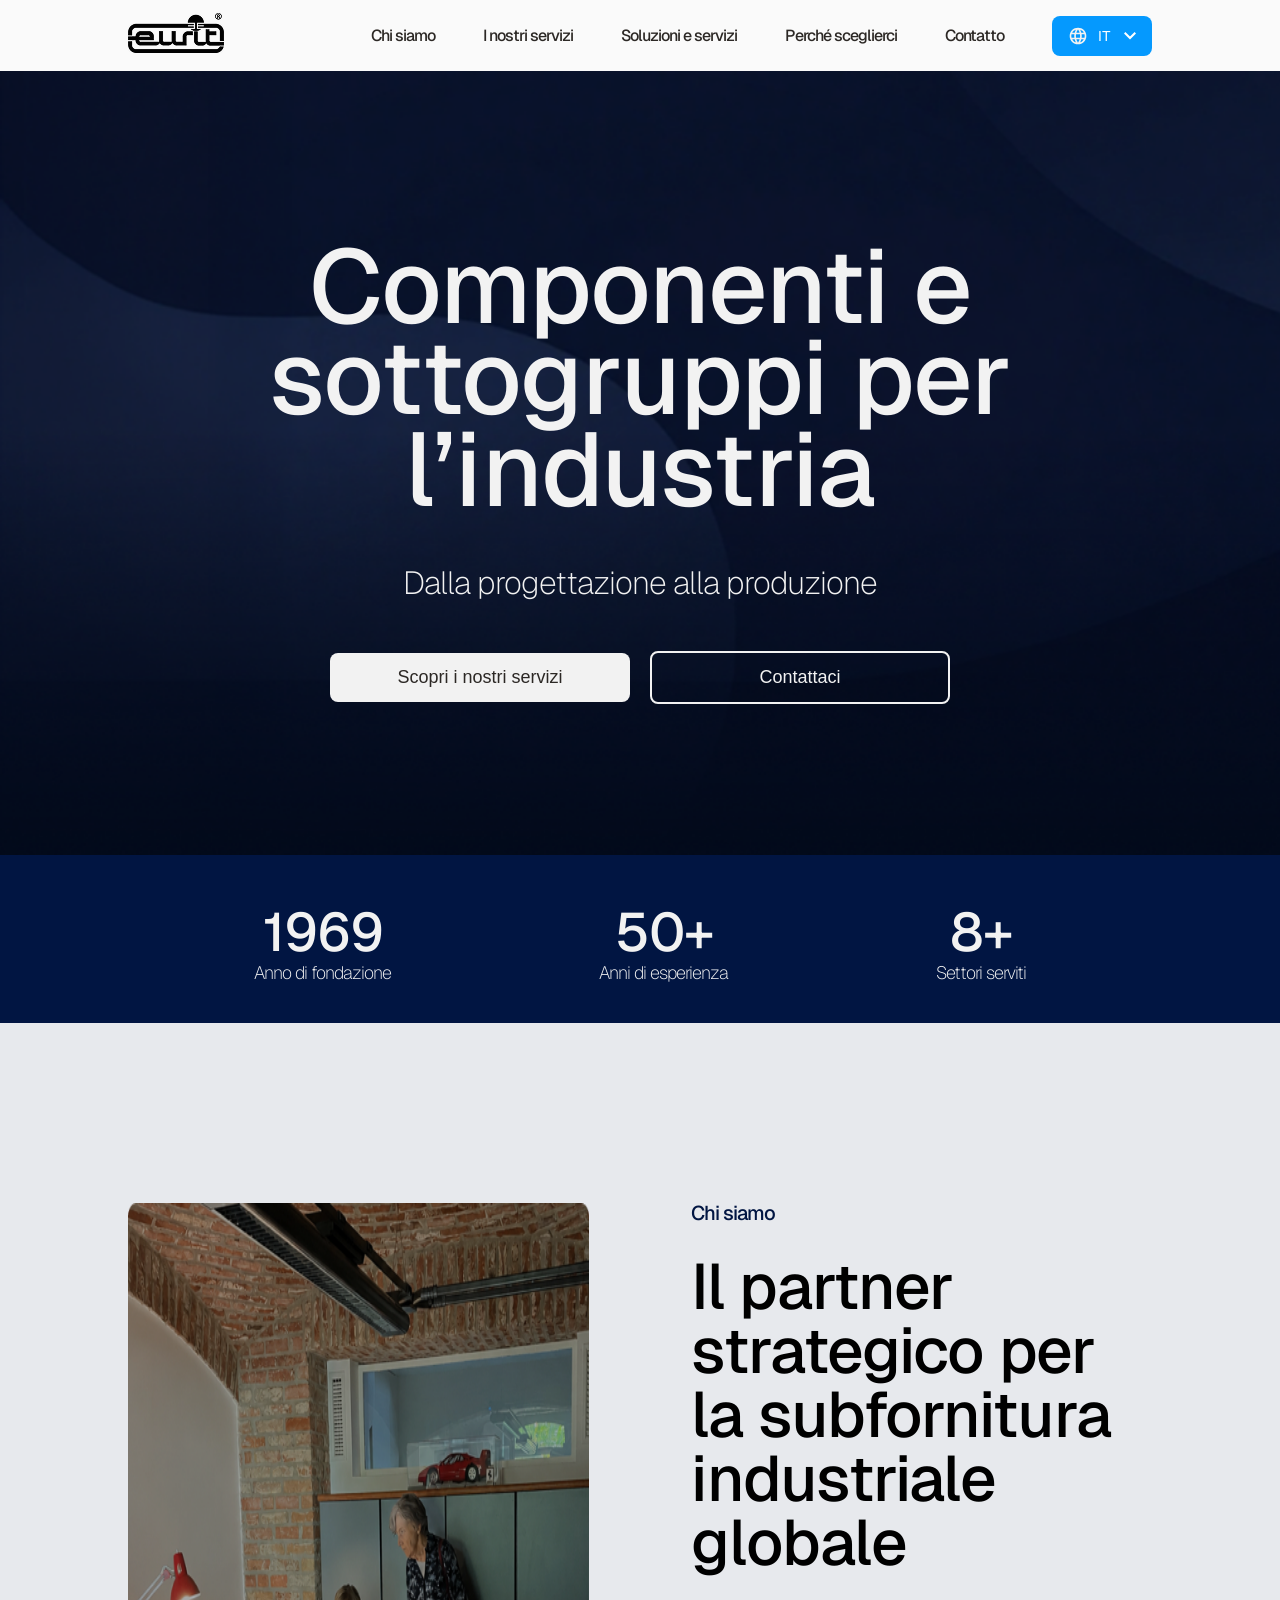
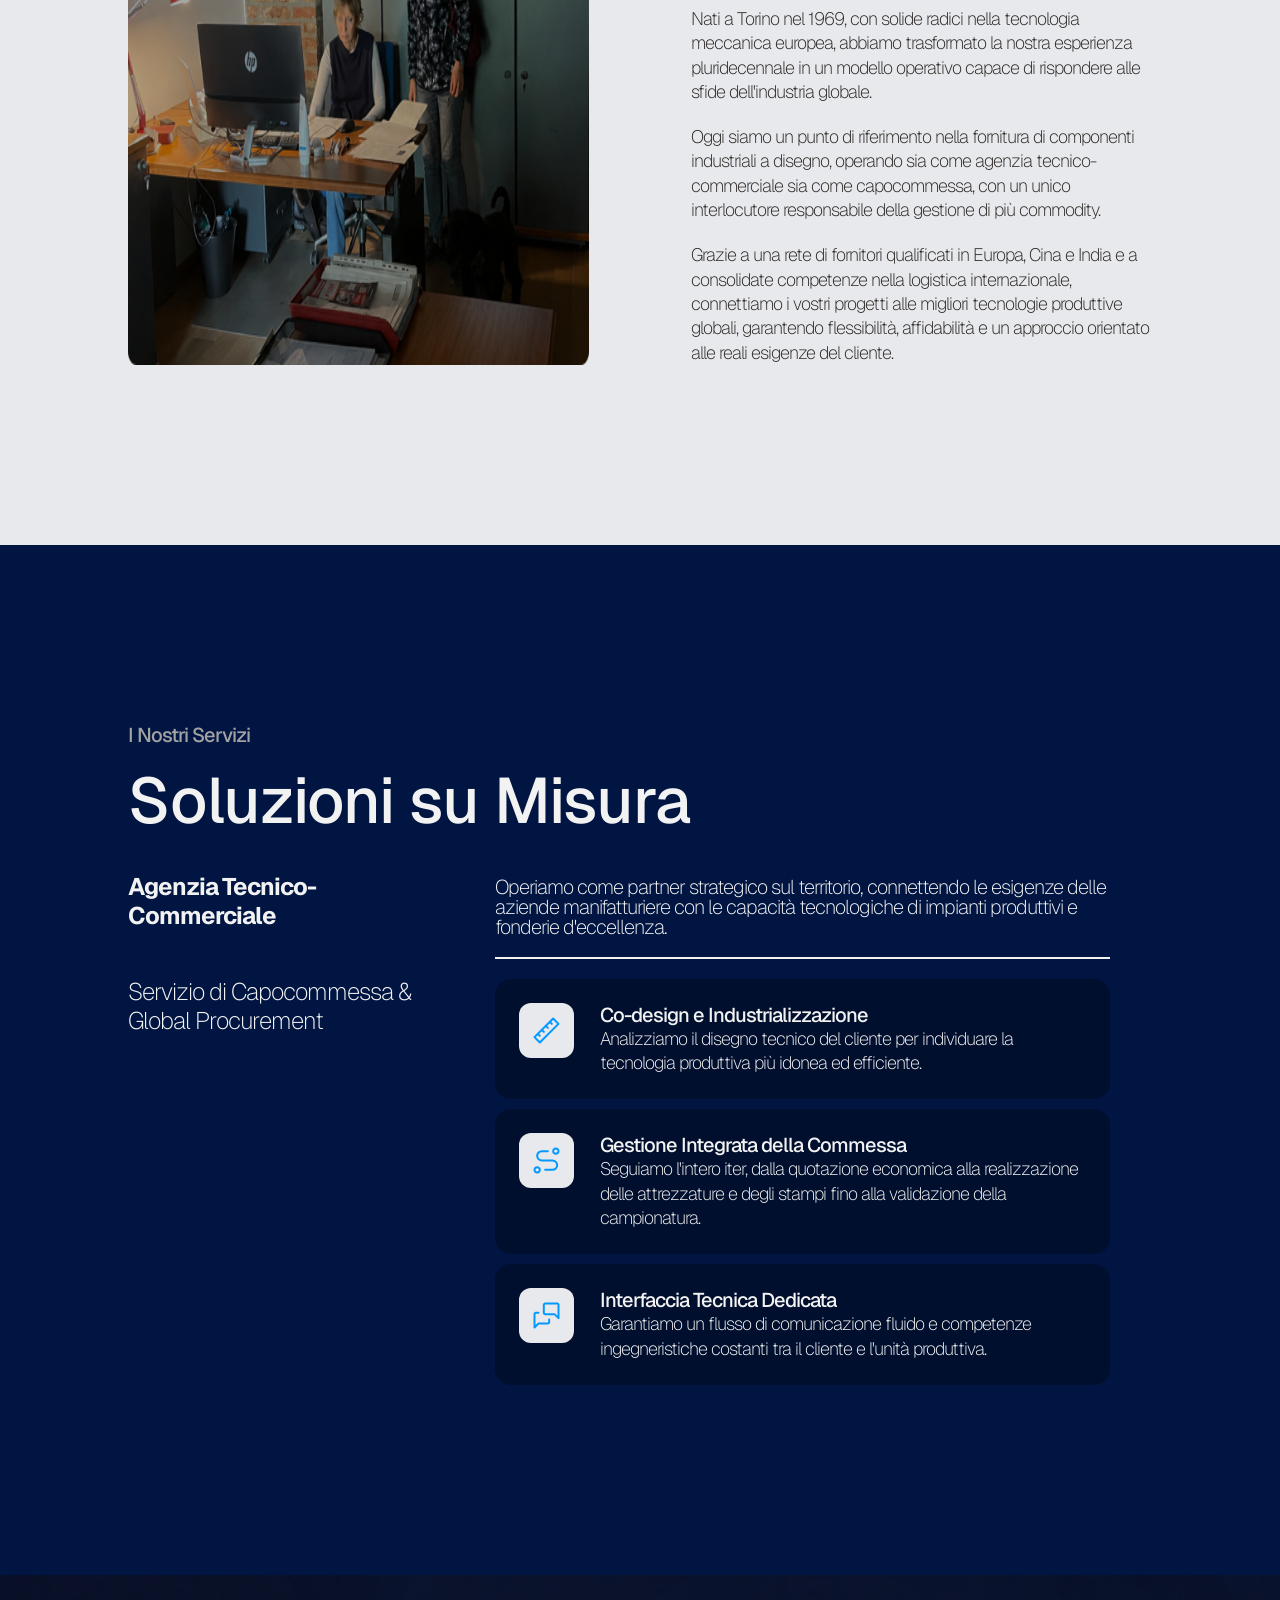
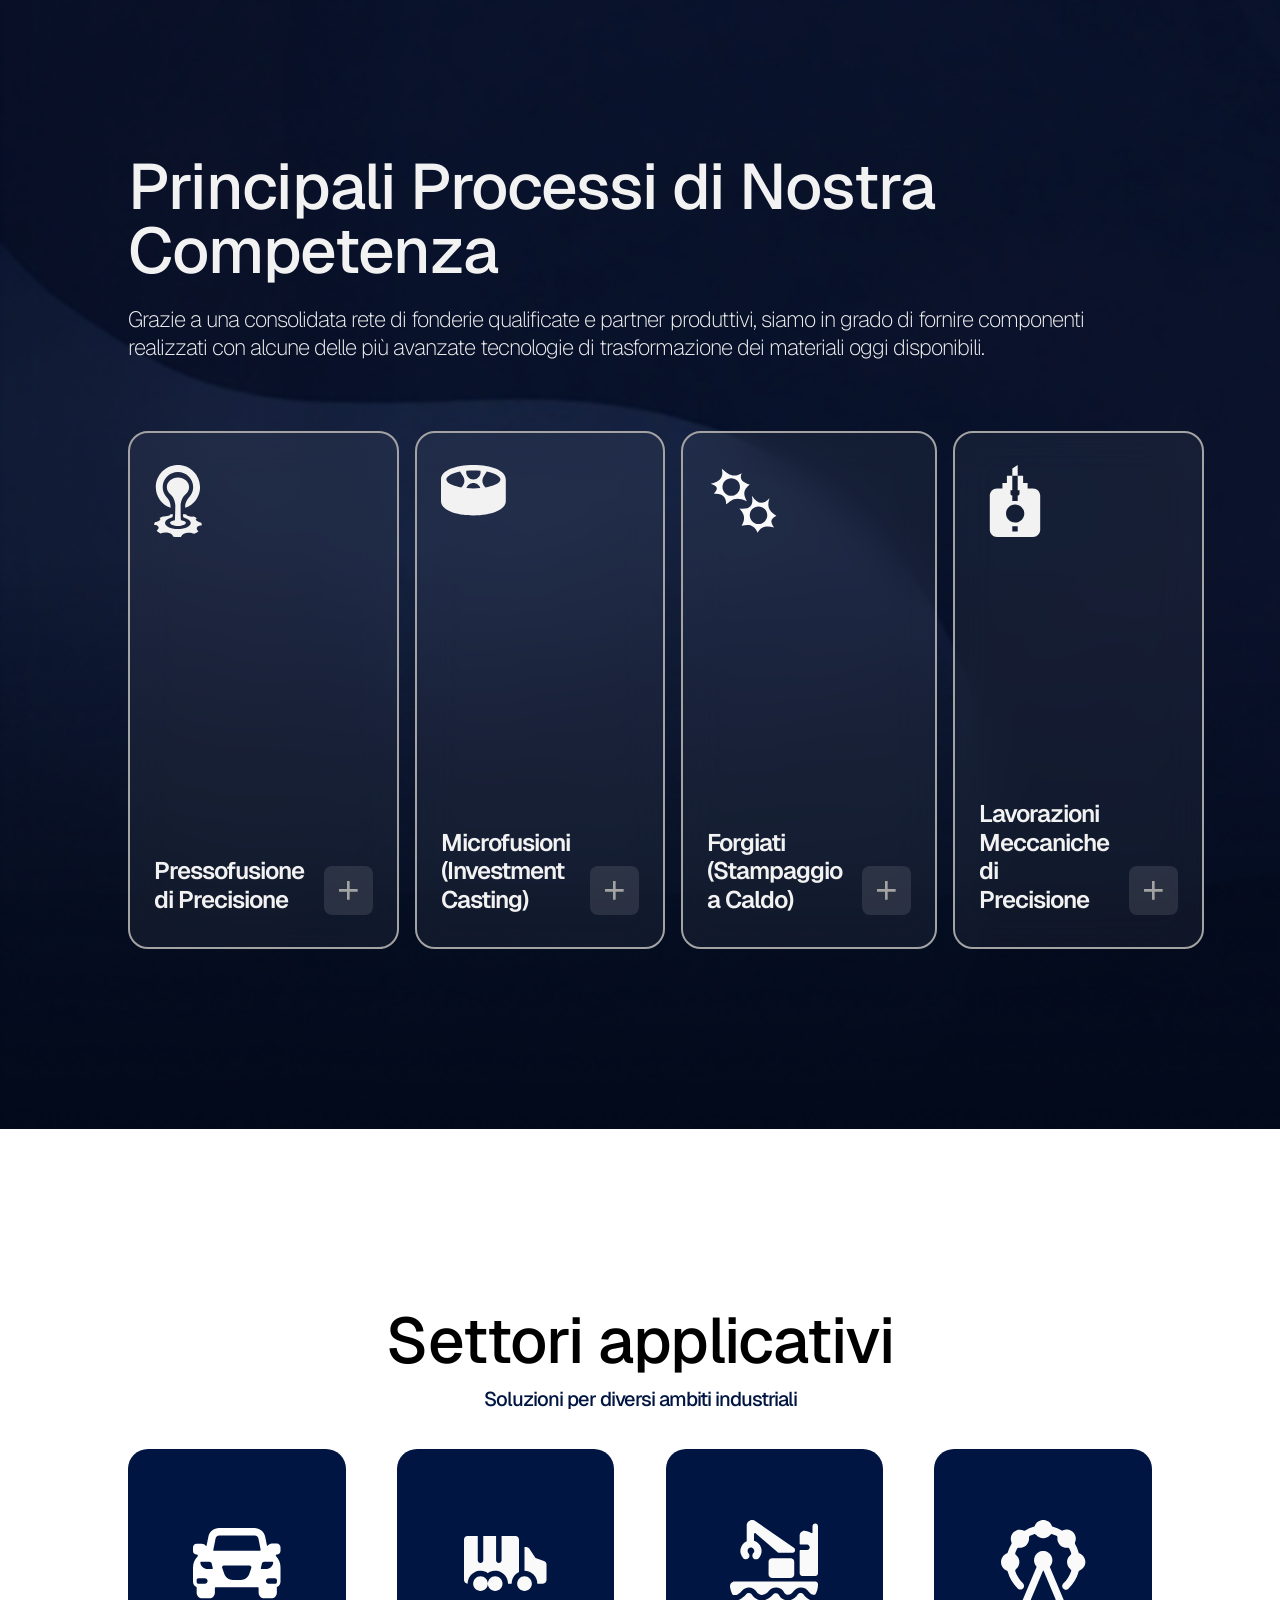
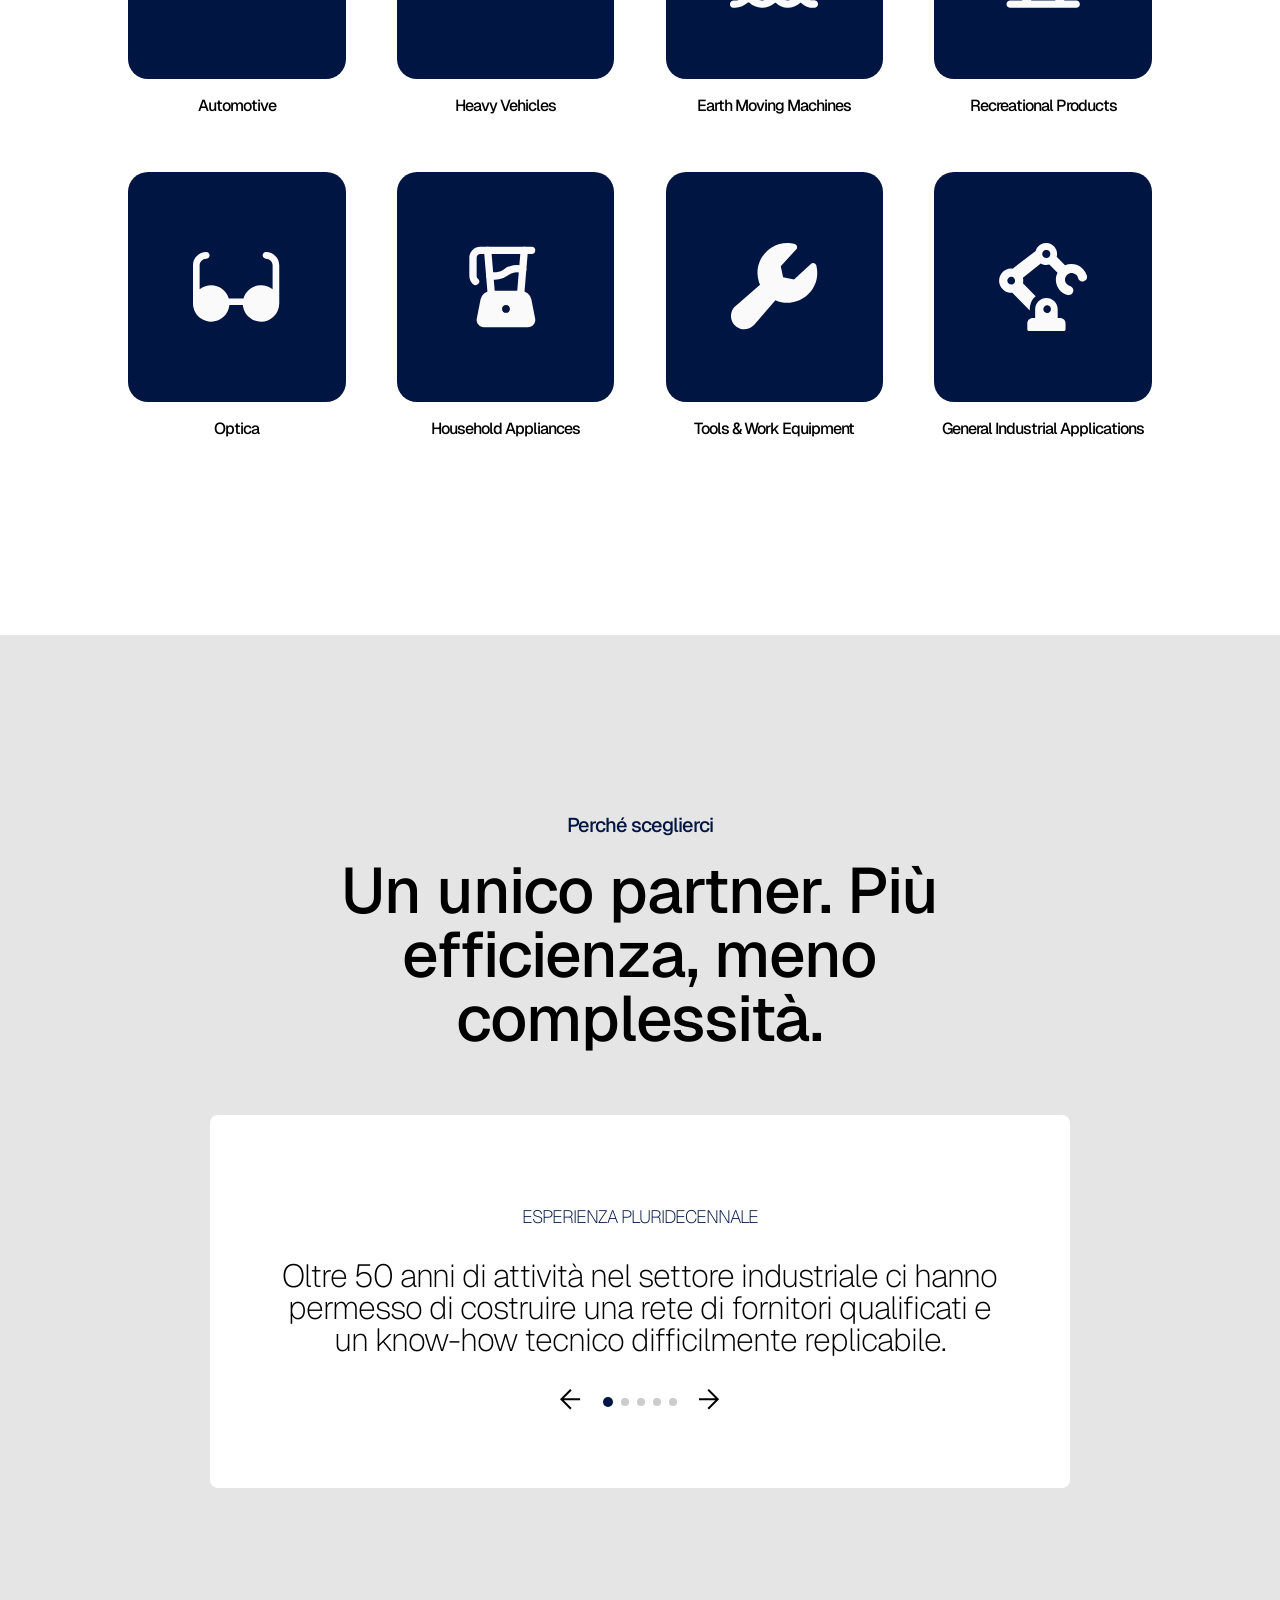
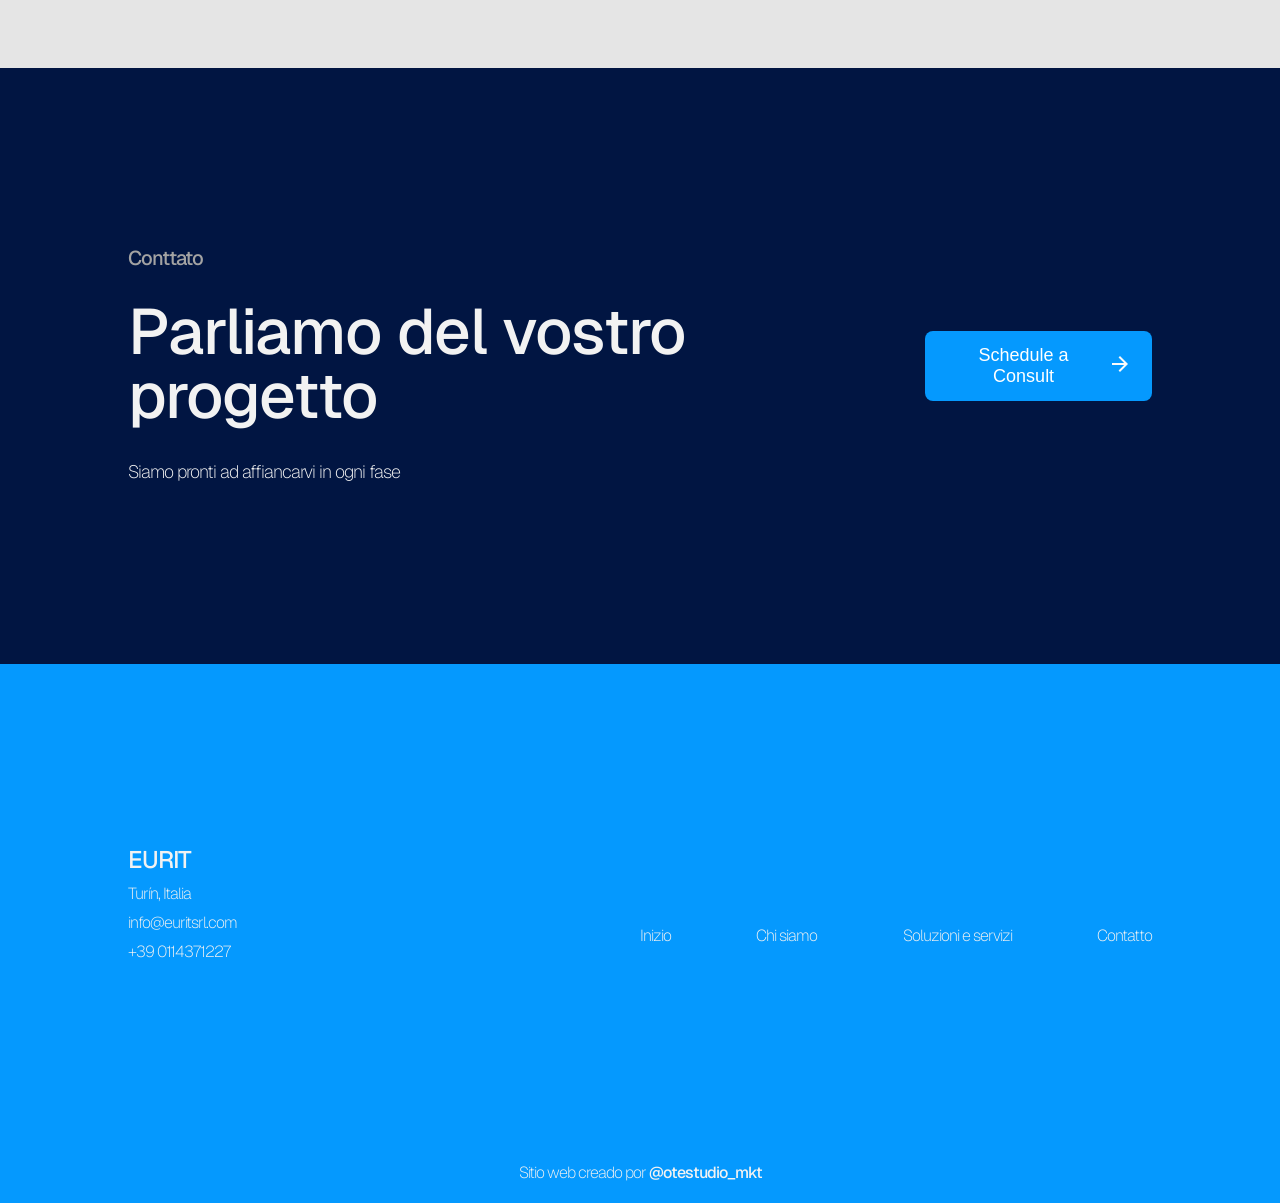
==== index.html @ 2e1d3e33 "fix" ====
<!DOCTYPE html>
<html lang="en">

<head>
    <meta charset="UTF-8">
    <meta name="viewport"
        content="width=device-width, initial-scale=1, maximum-scale=1, minimum-scale=1, user-scalable=no">
    <link rel="stylesheet" href="style.css">
    <title>Document</title>
</head>

<body>
    <header>
        <nav>
            <div>
                <img src="images/logo-nav.png" alt="" srcset="">
            </div>
            <div class="nav-right">
                <ul id="nav-mobile">
                    <li><a href="#about" data-i18n="nav.about">Chi siamo</a></li>
                    <li><a href="#our-services" data-i18n="nav.services">Chi siamo</a></li>
                    <li><a href="#settori" data-i18n="nav.sector">Soluzioni e servizi</a></li>
                    <li><a href="#perche-sceglierci" data-i18n="nav.why"></a></li>
                    <li><a href="#conttato" data-i18n="nav.contact">Contatto</a></li>
                </ul>
                <div class="lang-selector" id="langSelector">
                    <button class="lang-btn" id="langBtn" aria-haspopup="listbox" aria-expanded="false"
                        onclick="toggleMenu()">


                        <svg class="globe-icon" width="24" height="24" viewBox="0 0 24 24" fill="none"
                            xmlns="http://www.w3.org/2000/svg">
                            <mask id="mask0_191_302" style="mask-type:alpha" maskUnits="userSpaceOnUse" x="0" y="0"
                                width="24" height="24">
                                <rect width="24" height="24" fill="#D9D9D9" />
                            </mask>
                            <g mask="url(#mask0_191_302)">
                                <path
                                    d="M8.125 21.2125C6.90833 20.6875 5.84583 19.9708 4.9375 19.0625C4.02917 18.1542 3.3125 17.0917 2.7875 15.875C2.2625 14.6583 2 13.3625 2 11.9875C2 10.6125 2.2625 9.32083 2.7875 8.1125C3.3125 6.90417 4.02917 5.84583 4.9375 4.9375C5.84583 4.02917 6.90833 3.3125 8.125 2.7875C9.34167 2.2625 10.6375 2 12.0125 2C13.3875 2 14.6792 2.2625 15.8875 2.7875C17.0958 3.3125 18.1542 4.02917 19.0625 4.9375C19.9708 5.84583 20.6875 6.90417 21.2125 8.1125C21.7375 9.32083 22 10.6125 22 11.9875C22 13.3625 21.7375 14.6583 21.2125 15.875C20.6875 17.0917 19.9708 18.1542 19.0625 19.0625C18.1542 19.9708 17.0958 20.6875 15.8875 21.2125C14.6792 21.7375 13.3875 22 12.0125 22C10.6375 22 9.34167 21.7375 8.125 21.2125ZM12 19.95C12.4333 19.35 12.8083 18.725 13.125 18.075C13.4417 17.425 13.7 16.7333 13.9 16H10.1C10.3 16.7333 10.5583 17.425 10.875 18.075C11.1917 18.725 11.5667 19.35 12 19.95ZM9.4 19.55C9.1 19 8.8375 18.4292 8.6125 17.8375C8.3875 17.2458 8.2 16.6333 8.05 16H5.1C5.58333 16.8333 6.1875 17.5583 6.9125 18.175C7.6375 18.7917 8.46667 19.25 9.4 19.55ZM14.6 19.55C15.5333 19.25 16.3625 18.7917 17.0875 18.175C17.8125 17.5583 18.4167 16.8333 18.9 16H15.95C15.8 16.6333 15.6125 17.2458 15.3875 17.8375C15.1625 18.4292 14.9 19 14.6 19.55ZM4.25 14H7.65C7.6 13.6667 7.5625 13.3375 7.5375 13.0125C7.5125 12.6875 7.5 12.35 7.5 12C7.5 11.65 7.5125 11.3125 7.5375 10.9875C7.5625 10.6625 7.6 10.3333 7.65 10H4.25C4.16667 10.3333 4.10417 10.6625 4.0625 10.9875C4.02083 11.3125 4 11.65 4 12C4 12.35 4.02083 12.6875 4.0625 13.0125C4.10417 13.3375 4.16667 13.6667 4.25 14ZM9.65 14H14.35C14.4 13.6667 14.4375 13.3375 14.4625 13.0125C14.4875 12.6875 14.5 12.35 14.5 12C14.5 11.65 14.4875 11.3125 14.4625 10.9875C14.4375 10.6625 14.4 10.3333 14.35 10H9.65C9.6 10.3333 9.5625 10.6625 9.5375 10.9875C9.5125 11.3125 9.5 11.65 9.5 12C9.5 12.35 9.5125 12.6875 9.5375 13.0125C9.5625 13.3375 9.6 13.6667 9.65 14ZM16.35 14H19.75C19.8333 13.6667 19.8958 13.3375 19.9375 13.0125C19.9792 12.6875 20 12.35 20 12C20 11.65 19.9792 11.3125 19.9375 10.9875C19.8958 10.6625 19.8333 10.3333 19.75 10H16.35C16.4 10.3333 16.4375 10.6625 16.4625 10.9875C16.4875 11.3125 16.5 11.65 16.5 12C16.5 12.35 16.4875 12.6875 16.4625 13.0125C16.4375 13.3375 16.4 13.6667 16.35 14ZM15.95 8H18.9C18.4167 7.16667 17.8125 6.44167 17.0875 5.825C16.3625 5.20833 15.5333 4.75 14.6 4.45C14.9 5 15.1625 5.57083 15.3875 6.1625C15.6125 6.75417 15.8 7.36667 15.95 8ZM10.1 8H13.9C13.7 7.26667 13.4417 6.575 13.125 5.925C12.8083 5.275 12.4333 4.65 12 4.05C11.5667 4.65 11.1917 5.275 10.875 5.925C10.5583 6.575 10.3 7.26667 10.1 8ZM5.1 8H8.05C8.2 7.36667 8.3875 6.75417 8.6125 6.1625C8.8375 5.57083 9.1 5 9.4 4.45C8.46667 4.75 7.6375 5.20833 6.9125 5.825C6.1875 6.44167 5.58333 7.16667 5.1 8Z"
                                    fill="#F2F2F2" />
                            </g>
                        </svg>

                        <span class="lang-label" id="langLabel">IT</span>

                        <!-- Chevron SVG -->
                        <svg class="chevron" viewBox="0 0 12 8" xmlns="http://www.w3.org/2000/svg" aria-hidden="true">
                            <path d="M6 7.4L0 1.4L1.4 0L6 4.575L10.6 0L12 1.4L6 7.4Z" />
                        </svg>
                    </button>

                    <ul class="lang-menu" id="langMenu" role="listbox">
                        <li class="lang-option active" role="option" aria-selected="true" data-code="it"
                            onclick="selectLang(this)" data-i18n="lang.it">Italiano</li>
                        <li class="lang-option" role="option" aria-selected="false" data-code="en"
                            onclick="selectLang(this)" data-i18n="lang.en">Inglese</li>
                        <li class="lang-option" role="option" aria-selected="false" data-code="de"
                            onclick="selectLang(this)" data-i18n="lang.de">Tedesco</li>
                    </ul>
                </div>

                <div id="btn-burger" class="burger-menu">
                    <svg id="burger-icon" width="18" height="14" viewBox="0 0 18 14" fill="none"
                        xmlns="http://www.w3.org/2000/svg">
                        <path d="M0 2V0H18V2H0ZM0 14V12H18V14H0ZM0 8V6H18V8H0Z" fill="#1C1B1F" />
                    </svg>
                    <svg id="close-icon" width="14" height="14" viewBox="0 0 14 14" fill="none"
                        xmlns="http://www.w3.org/2000/svg">
                        <path
                            d="M1.4 14L0 12.6L5.6 7L0 1.4L1.4 0L7 5.6L12.6 0L14 1.4L8.4 7L14 12.6L12.6 14L7 8.4L1.4 14Z"
                            fill="#1C1B1F" />
                    </svg>
                </div>
            </div>
        </nav>
        <main>
            <div class="fade-scroll">
                <h1 data-i18n="header.title"></h1>
                <p class="subtitle" data-i18n="header.subtitle"></p>
                <div class="btn-container">
                    <a href="#our-services">
                        <button id="btn-hero" data-i18n="header.servicesBtn"></button>
                    </a>
                    <a href="#conttato">
                        <button id="btn-hero-outline" data-i18n="header.contactBtn"></button>
                    </a>
                </div>
            </div>
        </main>
    </header>

    <section id="valori">
        <article class="fade-scroll">
            <h2 data-i18n="stats.founded.number">1969</h2>
            <p class="paragraph2" data-i18n="stats.founded.label">
                Anno di fondazione
            </p>
        </article>

        <article class="fade-scroll">
            <h2 class="counter" data-target="50" data-i18n="stats.experience.number">
                50+
            </h2>
            <p class="paragraph2" data-i18n="stats.experience.label">
                Anni di esperienza
            </p>
        </article>

        <article class="fade-scroll">
            <h2 class="counter" data-target="8" data-i18n="stats.industries.number">
                8+
            </h2>
            <p class="paragraph2" data-i18n="stats.industries.label">
                Settori serviti
            </p>
        </article>
    </section>

    <section class="padding-section" id="about">
        <img src="images/rectangale.png" alt="" class="fade-scroll">

        <main>
            <h2 class="section-title" data-i18n="about.section"></h2>
            <h2 data-i18n="about.title"></h2>
            <div>
                <p class="paragraph2" data-i18n="about.text1"></p><br>
                <p class="paragraph2" data-i18n="about.text2"></p><br>
                <p class="paragraph2" data-i18n="about.text3"></p>
            </div>
        </main>
    </section>

    <section id="our-services" class="padding-section">
        <div>
            <h2 class="section-title fade-scroll" data-i18n="services.section"></h2>
            <h2 class="fade-scroll" data-i18n="services.title"></h2>
        </div>
        <main>
            <ul class="services-menu">
                <li id="item1" class="active"> <span data-i18n="services.agency.label"></span>
                    <div class="arrow"><svg width="14" height="8" viewBox="0 0 14 8" fill="none"
                            xmlns="http://www.w3.org/2000/svg">
                            <path d="M1 1L7 7L13 1" stroke="#FAFAFA" stroke-width="2" stroke-linecap="round"
                                stroke-linejoin="round" />
                        </svg>
                    </div>
                </li>

                <div class="container-details mobile-layout fade-scroll">
                    <article class="item1 active">
                        <header>
                            <p class="section-title" data-i18n="services.agency.description"></p>
                        </header>

                        <div class="element">
                            <div>
                                <svg width="55" height="55" viewBox="0 0 55 55" fill="none"
                                    xmlns="http://www.w3.org/2000/svg">
                                    <rect width="55" height="55" rx="12" fill="#E7E9ED" />
                                    <g clip-path="url(#clip0_397_436)">
                                        <path d="M34.1667 15.5L39.5 20.8333L20.8333 39.5L15.5 34.1667L34.1667 15.5Z"
                                            stroke="#0599FE" stroke-width="2" stroke-linecap="round"
                                            stroke-linejoin="round" />
                                        <path d="M32.8333 20.833L30.8333 18.833" stroke="#0599FE" stroke-width="2"
                                            stroke-linecap="round" stroke-linejoin="round" />
                                        <path d="M28.8333 24.833L26.8333 22.833" stroke="#0599FE" stroke-width="2"
                                            stroke-linecap="round" stroke-linejoin="round" />
                                        <path d="M24.8333 28.833L22.8333 26.833" stroke="#0599FE" stroke-width="2"
                                            stroke-linecap="round" stroke-linejoin="round" />
                                        <path d="M20.8333 32.833L18.8333 30.833" stroke="#0599FE" stroke-width="2"
                                            stroke-linecap="round" stroke-linejoin="round" />
                                    </g>
                                    <defs>
                                        <clipPath id="clip0_397_436">
                                            <rect width="32" height="32" fill="white"
                                                transform="translate(11.5 11.5)" />
                                        </clipPath>
                                    </defs>
                                </svg>

                            </div>
                            <div>
                                <p class="section-title" data-i18n="services.agency.card1Title"></p>
                                <p class="paragraph2" data-i18n="services.agency.card1Description"></p>
                            </div>
                        </div>

                        <div class="element">
                            <div>
                                <svg width="55" height="55" viewBox="0 0 55 55" fill="none"
                                    xmlns="http://www.w3.org/2000/svg">
                                    <rect width="55" height="55" rx="12" fill="#E7E9ED" />
                                    <g clip-path="url(#clip0_397_448)">
                                        <path
                                            d="M16.281 38.7193C15.781 38.2192 15.5 37.5409 15.5 36.8337C15.5 36.1264 15.781 35.4481 16.281 34.948C16.7811 34.4479 17.4594 34.167 18.1667 34.167C18.8739 34.167 19.5522 34.4479 20.0523 34.948C20.5524 35.4481 20.8333 36.1264 20.8333 36.8337C20.8333 37.5409 20.5524 38.2192 20.0523 38.7193C19.5522 39.2194 18.8739 39.5003 18.1667 39.5003C17.4594 39.5003 16.7811 39.2194 16.281 38.7193Z"
                                            stroke="#0599FE" stroke-width="2" stroke-linecap="round"
                                            stroke-linejoin="round" />
                                        <path
                                            d="M38.719 20.0523C38.2189 20.5524 37.5407 20.8333 36.8334 20.8333C36.1262 20.8333 35.4479 20.5524 34.9478 20.0523C34.4477 19.5522 34.1667 18.8739 34.1667 18.1667C34.1667 17.4594 34.4477 16.7811 34.9478 16.281C35.4479 15.781 36.1262 15.5 36.8334 15.5C37.5407 15.5 38.2189 15.781 38.719 16.281C39.2191 16.7811 39.5001 17.4594 39.5001 18.1667C39.5001 18.8739 39.2191 19.5522 38.719 20.0523Z"
                                            stroke="#0599FE" stroke-width="2" stroke-linecap="round"
                                            stroke-linejoin="round" />
                                        <path
                                            d="M26.1667 36.8337H33.5001C34.7378 36.8337 35.9247 36.342 36.7999 35.4668C37.6751 34.5917 38.1667 33.4047 38.1667 32.167C38.1667 30.9293 37.6751 29.7423 36.7999 28.8672C35.9247 27.992 34.7378 27.5003 33.5001 27.5003H22.8334C21.5957 27.5003 20.4088 27.0087 19.5336 26.1335C18.6584 25.2583 18.1667 24.0713 18.1667 22.8337C18.1667 21.596 18.6584 20.409 19.5336 19.5338C20.4088 18.6587 21.5957 18.167 22.8334 18.167H28.8334"
                                            stroke="#0599FE" stroke-width="2" stroke-linecap="round"
                                            stroke-linejoin="round" />
                                    </g>
                                    <defs>
                                        <clipPath id="clip0_397_448">
                                            <rect width="32" height="32" fill="white"
                                                transform="translate(11.5 11.5)" />
                                        </clipPath>
                                    </defs>
                                </svg>
                            </div>
                            <div>
                                <p class="section-title" data-i18n="services.agency.card2Title"></p>
                                <p class="paragraph2" data-i18n="services.agency.card2Description"></p>
                            </div>
                        </div>

                        <div class="element">
                            <div>
                                <svg width="55" height="55" viewBox="0 0 55 55" fill="none"
                                    xmlns="http://www.w3.org/2000/svg">
                                    <rect width="55" height="55" rx="12" fill="#E7E9ED" />
                                    <g clip-path="url(#clip0_397_458)">
                                        <path
                                            d="M39.4999 30.1667L35.4999 26.1667H26.1666C25.813 26.1667 25.4738 26.0262 25.2238 25.7761C24.9737 25.5261 24.8333 25.187 24.8333 24.8333V16.8333C24.8333 16.4797 24.9737 16.1406 25.2238 15.8905C25.4738 15.6405 25.813 15.5 26.1666 15.5H38.1666C38.5202 15.5 38.8593 15.6405 39.1094 15.8905C39.3594 16.1406 39.4999 16.4797 39.4999 16.8333V30.1667Z"
                                            stroke="#0599FE" stroke-width="2" stroke-linecap="round"
                                            stroke-linejoin="round" />
                                        <path
                                            d="M30.1667 31.4997V34.1663C30.1667 34.52 30.0262 34.8591 29.7761 35.1092C29.5261 35.3592 29.187 35.4997 28.8333 35.4997H19.5L15.5 39.4997V26.1663C15.5 25.8127 15.6405 25.4736 15.8905 25.2235C16.1406 24.9735 16.4797 24.833 16.8333 24.833H19.5"
                                            stroke="#0599FE" stroke-width="2" stroke-linecap="round"
                                            stroke-linejoin="round" />
                                    </g>
                                    <defs>
                                        <clipPath id="clip0_397_458">
                                            <rect width="32" height="32" fill="white"
                                                transform="translate(11.5 11.5)" />
                                        </clipPath>
                                    </defs>
                                </svg>

                            </div>
                            <div>
                                <p class="section-title" data-i18n="services.agency.card3Title"></p>
                                <p class="paragraph2" data-i18n="services.agency.card3Description"></p>
                            </div>
                        </div>
                    </article>
                </div>

                <li id="item2">
                    <span data-i18n="services.procurement.label"></span>
                    <div class="arrow">
                        <svg width="14" height="8" viewBox="0 0 14 8" fill="none" xmlns="http://www.w3.org/2000/svg">
                            <path d="M1 1L7 7L13 1" stroke="#FAFAFA" stroke-width="2" stroke-linecap="round" stroke-linejoin="round" />
                        </svg>
                    </div>
                </li>

                <div class="container-details mobile-layout">
                    <article class="item2">
                        <header>
                            <p class="section-title" data-i18n="services.procurement.cardTitle"></p>
                        </header>
                        <div class="element">
                            <div>
                                <svg width="55" height="55" viewBox="0 0 55 55" fill="none"
                                    xmlns="http://www.w3.org/2000/svg">
                                    <rect width="55" height="55" rx="12" fill="#E7E9ED" />
                                    <g clip-path="url(#clip0_387_1754)">
                                        <path
                                            d="M39.5 27.5C39.5 25.1266 38.7962 22.8066 37.4776 20.8332C36.1591 18.8598 34.2849 17.3217 32.0922 16.4135C29.8995 15.5052 27.4867 15.2676 25.1589 15.7306C22.8312 16.1936 20.693 17.3365 19.0147 19.0147C17.3365 20.693 16.1936 22.8312 15.7306 25.1589C15.2676 27.4867 15.5052 29.8995 16.4135 32.0922C17.3217 34.2849 18.8598 36.1591 20.8332 37.4776C22.8066 38.7962 25.1266 39.5 27.5 39.5"
                                            stroke="#0599FE" stroke-width="2" stroke-linecap="round"
                                            stroke-linejoin="round" />
                                        <path d="M16.3 23.5H38.7" stroke="#0599FE" stroke-width="2"
                                            stroke-linecap="round" stroke-linejoin="round" />
                                        <path d="M16.3 31.5H26.8334" stroke="#0599FE" stroke-width="2"
                                            stroke-linecap="round" stroke-linejoin="round" />
                                        <path
                                            d="M26.8333 15.5C24.5871 19.0995 23.3962 23.2572 23.3962 27.5C23.3962 31.7428 24.5871 35.9005 26.8333 39.5"
                                            stroke="#0599FE" stroke-width="2" stroke-linecap="round"
                                            stroke-linejoin="round" />
                                        <path d="M28.1667 15.5C30.323 18.953 31.5086 22.9234 31.5987 26.9933"
                                            stroke="#0599FE" stroke-width="2" stroke-linecap="round"
                                            stroke-linejoin="round" />
                                        <path
                                            d="M31.5 35.5C31.5 36.5609 31.9214 37.5783 32.6716 38.3284C33.4217 39.0786 34.4391 39.5 35.5 39.5C36.5609 39.5 37.5783 39.0786 38.3284 38.3284C39.0786 37.5783 39.5 36.5609 39.5 35.5C39.5 34.4391 39.0786 33.4217 38.3284 32.6716C37.5783 31.9214 36.5609 31.5 35.5 31.5C34.4391 31.5 33.4217 31.9214 32.6716 32.6716C31.9214 33.4217 31.5 34.4391 31.5 35.5Z"
                                            stroke="#0599FE" stroke-width="2" stroke-linecap="round"
                                            stroke-linejoin="round" />
                                        <path d="M38.4333 38.4336L40.8333 40.8336" stroke="#0599FE" stroke-width="2"
                                            stroke-linecap="round" stroke-linejoin="round" />
                                    </g>
                                    <defs>
                                        <clipPath id="clip0_387_1754">
                                            <rect width="32" height="32" fill="white"
                                                transform="translate(11.5 11.5)" />
                                        </clipPath>
                                    </defs>
                                </svg>
                            </div>
                            <div>
                                <p class="section-title" data-i18n="services.procurement.card1Title"></p>
                                <p class="paragraph2" data-i18n="services.procurement.card1Description"></p>
                            </div>
                        </div>
                        <div class="element">
                            <div>
                                <svg width="55" height="55" viewBox="0 0 55 55" fill="none"
                                    xmlns="http://www.w3.org/2000/svg">
                                    <rect width="55" height="55" rx="12" fill="#E7E9ED" />
                                    <g clip-path="url(#clip0_387_1760)">
                                        <path
                                            d="M27.4999 16.833L16.8333 22.1663L27.4999 27.4997L38.1666 22.1663L27.4999 16.833Z"
                                            stroke="#0599FE" stroke-width="2" stroke-linecap="round"
                                            stroke-linejoin="round" />
                                        <path d="M16.8333 27.5L27.4999 32.8333L38.1666 27.5" stroke="#0599FE"
                                            stroke-width="2" stroke-linecap="round" stroke-linejoin="round" />
                                        <path d="M16.8333 32.833L27.4999 38.1663L38.1666 32.833" stroke="#0599FE"
                                            stroke-width="2" stroke-linecap="round" stroke-linejoin="round" />
                                    </g>
                                    <defs>
                                        <clipPath id="clip0_387_1760">
                                            <rect width="32" height="32" fill="white"
                                                transform="translate(11.5 11.5)" />
                                        </clipPath>
                                    </defs>
                                </svg>

                            </div>
                            <div>
                                <p class="section-title" data-i18n="services.procurement.card2Title"></p>
                                <p class="paragraph2" data-i18n="services.procurement.card2Description"></p>
                            </div>
                        </div>
                        <div class="element">
                            <div>
                                <svg width="55" height="55" viewBox="0 0 55 55" fill="none"
                                    xmlns="http://www.w3.org/2000/svg">
                                    <rect width="55" height="55" rx="12" fill="#E7E9ED" />
                                    <g clip-path="url(#clip0_387_1766)">
                                        <path
                                            d="M18.9478 36.0523C18.4477 35.5522 18.1667 34.8739 18.1667 34.1667C18.1667 33.4594 18.4477 32.7811 18.9478 32.281C19.4479 31.781 20.1262 31.5 20.8334 31.5C21.5407 31.5 22.2189 31.781 22.719 32.281C23.2191 32.7811 23.5001 33.4594 23.5001 34.1667C23.5001 34.8739 23.2191 35.5522 22.719 36.0523C22.2189 36.5524 21.5407 36.8333 20.8334 36.8333C20.1262 36.8333 19.4479 36.5524 18.9478 36.0523Z"
                                            stroke="#0599FE" stroke-width="2" stroke-linecap="round"
                                            stroke-linejoin="round" />
                                        <path
                                            d="M31.5 34.1667C31.5 34.8739 31.781 35.5522 32.281 36.0523C32.7811 36.5524 33.4594 36.8333 34.1667 36.8333C34.8739 36.8333 35.5522 36.5524 36.0523 36.0523C36.5524 35.5522 36.8333 34.8739 36.8333 34.1667C36.8333 33.4594 36.5524 32.7811 36.0523 32.281C35.5522 31.781 34.8739 31.5 34.1667 31.5C33.4594 31.5 32.7811 31.781 32.281 32.281C31.781 32.7811 31.5 33.4594 31.5 34.1667Z"
                                            stroke="#0599FE" stroke-width="2" stroke-linecap="round"
                                            stroke-linejoin="round" />
                                        <path
                                            d="M18.1667 34.167H15.5001V28.8337M14.1667 18.167H28.8334V34.167M23.5001 34.167H31.5001M28.8334 19.5003H35.5001L39.5001 26.167V34.167H36.8334M39.5001 26.167H28.8334"
                                            stroke="#0599FE" stroke-width="2" stroke-linecap="round"
                                            stroke-linejoin="round" />
                                        <path d="M15.5 23.5H20.8333" stroke="#0599FE" stroke-width="2"
                                            stroke-linecap="round" stroke-linejoin="round" />
                                    </g>
                                    <defs>
                                        <clipPath id="clip0_387_1766">
                                            <rect width="32" height="32" fill="white"
                                                transform="translate(11.5 11.5)" />
                                        </clipPath>
                                    </defs>
                                </svg>

                            </div>
                            <div>
                                <p class="section-title" data-i18n="services.procurement.card3Title"></p>
                                <p class="paragraph2" data-i18n="services.procurement.card3Description"></p>
                            </div>
                        </div>
                    </article>
                </div>
            </ul>

            <div class="container-details desktop-layout fade-scroll">
                <article class="item1 active">
                    <header>
                        <p class="section-title" data-i18n="services.agency.description"></p>
                    </header>
                    <div class="element">
                        <div>
                            <svg width="55" height="55" viewBox="0 0 55 55" fill="none"
                                xmlns="http://www.w3.org/2000/svg">
                                <rect width="55" height="55" rx="12" fill="#E7E9ED" />
                                <g clip-path="url(#clip0_397_436)">
                                    <path d="M34.1667 15.5L39.5 20.8333L20.8333 39.5L15.5 34.1667L34.1667 15.5Z"
                                        stroke="#0599FE" stroke-width="2" stroke-linecap="round"
                                        stroke-linejoin="round" />
                                    <path d="M32.8333 20.833L30.8333 18.833" stroke="#0599FE" stroke-width="2"
                                        stroke-linecap="round" stroke-linejoin="round" />
                                    <path d="M28.8333 24.833L26.8333 22.833" stroke="#0599FE" stroke-width="2"
                                        stroke-linecap="round" stroke-linejoin="round" />
                                    <path d="M24.8333 28.833L22.8333 26.833" stroke="#0599FE" stroke-width="2"
                                        stroke-linecap="round" stroke-linejoin="round" />
                                    <path d="M20.8333 32.833L18.8333 30.833" stroke="#0599FE" stroke-width="2"
                                        stroke-linecap="round" stroke-linejoin="round" />
                                </g>
                                <defs>
                                    <clipPath id="clip0_397_436">
                                        <rect width="32" height="32" fill="white" transform="translate(11.5 11.5)" />
                                    </clipPath>
                                </defs>
                            </svg>
                        </div>
                        <div>
                            <p class="section-title" data-i18n="services.agency.card1Title"></p>
                            <p class="paragraph2" data-i18n="services.agency.card1Description"></p>
                        </div>
                    </div>
                    <div class="element">
                        <div>
                            <svg width="55" height="55" viewBox="0 0 55 55" fill="none"
                                xmlns="http://www.w3.org/2000/svg">
                                <rect width="55" height="55" rx="12" fill="#E7E9ED" />
                                <g clip-path="url(#clip0_397_448)">
                                    <path
                                        d="M16.281 38.7193C15.781 38.2192 15.5 37.5409 15.5 36.8337C15.5 36.1264 15.781 35.4481 16.281 34.948C16.7811 34.4479 17.4594 34.167 18.1667 34.167C18.8739 34.167 19.5522 34.4479 20.0523 34.948C20.5524 35.4481 20.8333 36.1264 20.8333 36.8337C20.8333 37.5409 20.5524 38.2192 20.0523 38.7193C19.5522 39.2194 18.8739 39.5003 18.1667 39.5003C17.4594 39.5003 16.7811 39.2194 16.281 38.7193Z"
                                        stroke="#0599FE" stroke-width="2" stroke-linecap="round"
                                        stroke-linejoin="round" />
                                    <path
                                        d="M38.719 20.0523C38.2189 20.5524 37.5407 20.8333 36.8334 20.8333C36.1262 20.8333 35.4479 20.5524 34.9478 20.0523C34.4477 19.5522 34.1667 18.8739 34.1667 18.1667C34.1667 17.4594 34.4477 16.7811 34.9478 16.281C35.4479 15.781 36.1262 15.5 36.8334 15.5C37.5407 15.5 38.2189 15.781 38.719 16.281C39.2191 16.7811 39.5001 17.4594 39.5001 18.1667C39.5001 18.8739 39.2191 19.5522 38.719 20.0523Z"
                                        stroke="#0599FE" stroke-width="2" stroke-linecap="round"
                                        stroke-linejoin="round" />
                                    <path
                                        d="M26.1667 36.8337H33.5001C34.7378 36.8337 35.9247 36.342 36.7999 35.4668C37.6751 34.5917 38.1667 33.4047 38.1667 32.167C38.1667 30.9293 37.6751 29.7423 36.7999 28.8672C35.9247 27.992 34.7378 27.5003 33.5001 27.5003H22.8334C21.5957 27.5003 20.4088 27.0087 19.5336 26.1335C18.6584 25.2583 18.1667 24.0713 18.1667 22.8337C18.1667 21.596 18.6584 20.409 19.5336 19.5338C20.4088 18.6587 21.5957 18.167 22.8334 18.167H28.8334"
                                        stroke="#0599FE" stroke-width="2" stroke-linecap="round"
                                        stroke-linejoin="round" />
                                </g>
                                <defs>
                                    <clipPath id="clip0_397_448">
                                        <rect width="32" height="32" fill="white" transform="translate(11.5 11.5)" />
                                    </clipPath>
                                </defs>
                            </svg>

                        </div>
                        <div>
                            <p class="section-title" data-i18n="services.agency.card2Title"></p>
                            <p class="paragraph2" data-i18n="services.agency.card2Description"></p>
                        </div>
                    </div>

                    <div class="element">
                        <div>
                            <svg width="55" height="55" viewBox="0 0 55 55" fill="none"
                                xmlns="http://www.w3.org/2000/svg">
                                <rect width="55" height="55" rx="12" fill="#E7E9ED" />
                                <g clip-path="url(#clip0_397_458)">
                                    <path
                                        d="M39.4999 30.1667L35.4999 26.1667H26.1666C25.813 26.1667 25.4738 26.0262 25.2238 25.7761C24.9737 25.5261 24.8333 25.187 24.8333 24.8333V16.8333C24.8333 16.4797 24.9737 16.1406 25.2238 15.8905C25.4738 15.6405 25.813 15.5 26.1666 15.5H38.1666C38.5202 15.5 38.8593 15.6405 39.1094 15.8905C39.3594 16.1406 39.4999 16.4797 39.4999 16.8333V30.1667Z"
                                        stroke="#0599FE" stroke-width="2" stroke-linecap="round"
                                        stroke-linejoin="round" />
                                    <path
                                        d="M30.1667 31.4997V34.1663C30.1667 34.52 30.0262 34.8591 29.7761 35.1092C29.5261 35.3592 29.187 35.4997 28.8333 35.4997H19.5L15.5 39.4997V26.1663C15.5 25.8127 15.6405 25.4736 15.8905 25.2235C16.1406 24.9735 16.4797 24.833 16.8333 24.833H19.5"
                                        stroke="#0599FE" stroke-width="2" stroke-linecap="round"
                                        stroke-linejoin="round" />
                                </g>
                                <defs>
                                    <clipPath id="clip0_397_458">
                                        <rect width="32" height="32" fill="white" transform="translate(11.5 11.5)" />
                                    </clipPath>
                                </defs>
                            </svg>

                        </div>
                        <div>
                            <p class="section-title" data-i18n="services.agency.card3Title"></p>
                            <p class="paragraph2" data-i18n="services.agency.card3Description"></p>
                        </div>
                    </div>
                </article>

                <article class="item2">
                    <header>
                        <p class="section-title" data-i18n="services.procurement.description"></p>
                    </header>
                    <div class="element">
                        <div>
                            <svg width="55" height="55" viewBox="0 0 55 55" fill="none"
                                xmlns="http://www.w3.org/2000/svg">
                                <rect width="55" height="55" rx="12" fill="#E7E9ED" />
                                <g clip-path="url(#clip0_387_1754)">
                                    <path
                                        d="M39.5 27.5C39.5 25.1266 38.7962 22.8066 37.4776 20.8332C36.1591 18.8598 34.2849 17.3217 32.0922 16.4135C29.8995 15.5052 27.4867 15.2676 25.1589 15.7306C22.8312 16.1936 20.693 17.3365 19.0147 19.0147C17.3365 20.693 16.1936 22.8312 15.7306 25.1589C15.2676 27.4867 15.5052 29.8995 16.4135 32.0922C17.3217 34.2849 18.8598 36.1591 20.8332 37.4776C22.8066 38.7962 25.1266 39.5 27.5 39.5"
                                        stroke="#0599FE" stroke-width="2" stroke-linecap="round"
                                        stroke-linejoin="round" />
                                    <path d="M16.3 23.5H38.7" stroke="#0599FE" stroke-width="2" stroke-linecap="round"
                                        stroke-linejoin="round" />
                                    <path d="M16.3 31.5H26.8334" stroke="#0599FE" stroke-width="2"
                                        stroke-linecap="round" stroke-linejoin="round" />
                                    <path
                                        d="M26.8333 15.5C24.5871 19.0995 23.3962 23.2572 23.3962 27.5C23.3962 31.7428 24.5871 35.9005 26.8333 39.5"
                                        stroke="#0599FE" stroke-width="2" stroke-linecap="round"
                                        stroke-linejoin="round" />
                                    <path d="M28.1667 15.5C30.323 18.953 31.5086 22.9234 31.5987 26.9933"
                                        stroke="#0599FE" stroke-width="2" stroke-linecap="round"
                                        stroke-linejoin="round" />
                                    <path
                                        d="M31.5 35.5C31.5 36.5609 31.9214 37.5783 32.6716 38.3284C33.4217 39.0786 34.4391 39.5 35.5 39.5C36.5609 39.5 37.5783 39.0786 38.3284 38.3284C39.0786 37.5783 39.5 36.5609 39.5 35.5C39.5 34.4391 39.0786 33.4217 38.3284 32.6716C37.5783 31.9214 36.5609 31.5 35.5 31.5C34.4391 31.5 33.4217 31.9214 32.6716 32.6716C31.9214 33.4217 31.5 34.4391 31.5 35.5Z"
                                        stroke="#0599FE" stroke-width="2" stroke-linecap="round"
                                        stroke-linejoin="round" />
                                    <path d="M38.4333 38.4336L40.8333 40.8336" stroke="#0599FE" stroke-width="2"
                                        stroke-linecap="round" stroke-linejoin="round" />
                                </g>
                                <defs>
                                    <clipPath id="clip0_387_1754">
                                        <rect width="32" height="32" fill="white" transform="translate(11.5 11.5)" />
                                    </clipPath>
                                </defs>
                            </svg>
                        </div>
                        <div>
                            <p class="section-title" data-i18n="services.procurement.card1Title"></p>
                            <p class="paragraph2" data-i18n="services.procurement.card1Description"></p>
                        </div>
                    </div>
                    <div class="element">
                        <div>
                            <svg width="55" height="55" viewBox="0 0 55 55" fill="none"
                                xmlns="http://www.w3.org/2000/svg">
                                <rect width="55" height="55" rx="12" fill="#E7E9ED" />
                                <g clip-path="url(#clip0_387_1760)">
                                    <path
                                        d="M27.4999 16.833L16.8333 22.1663L27.4999 27.4997L38.1666 22.1663L27.4999 16.833Z"
                                        stroke="#0599FE" stroke-width="2" stroke-linecap="round"
                                        stroke-linejoin="round" />
                                    <path d="M16.8333 27.5L27.4999 32.8333L38.1666 27.5" stroke="#0599FE"
                                        stroke-width="2" stroke-linecap="round" stroke-linejoin="round" />
                                    <path d="M16.8333 32.833L27.4999 38.1663L38.1666 32.833" stroke="#0599FE"
                                        stroke-width="2" stroke-linecap="round" stroke-linejoin="round" />
                                </g>
                                <defs>
                                    <clipPath id="clip0_387_1760">
                                        <rect width="32" height="32" fill="white" transform="translate(11.5 11.5)" />
                                    </clipPath>
                                </defs>
                            </svg>

                        </div>
                        <div>
                            <p class="section-title" data-i18n="services.procurement.card2Title"></p>
                            <p class="paragraph2" data-i18n="services.procurement.card2Description"></p>
                        </div>
                    </div>
                    <div class="element">
                        <div>
                            <svg width="55" height="55" viewBox="0 0 55 55" fill="none"
                                xmlns="http://www.w3.org/2000/svg">
                                <rect width="55" height="55" rx="12" fill="#E7E9ED" />
                                <g clip-path="url(#clip0_387_1766)">
                                    <path
                                        d="M18.9478 36.0523C18.4477 35.5522 18.1667 34.8739 18.1667 34.1667C18.1667 33.4594 18.4477 32.7811 18.9478 32.281C19.4479 31.781 20.1262 31.5 20.8334 31.5C21.5407 31.5 22.2189 31.781 22.719 32.281C23.2191 32.7811 23.5001 33.4594 23.5001 34.1667C23.5001 34.8739 23.2191 35.5522 22.719 36.0523C22.2189 36.5524 21.5407 36.8333 20.8334 36.8333C20.1262 36.8333 19.4479 36.5524 18.9478 36.0523Z"
                                        stroke="#0599FE" stroke-width="2" stroke-linecap="round"
                                        stroke-linejoin="round" />
                                    <path
                                        d="M31.5 34.1667C31.5 34.8739 31.781 35.5522 32.281 36.0523C32.7811 36.5524 33.4594 36.8333 34.1667 36.8333C34.8739 36.8333 35.5522 36.5524 36.0523 36.0523C36.5524 35.5522 36.8333 34.8739 36.8333 34.1667C36.8333 33.4594 36.5524 32.7811 36.0523 32.281C35.5522 31.781 34.8739 31.5 34.1667 31.5C33.4594 31.5 32.7811 31.781 32.281 32.281C31.781 32.7811 31.5 33.4594 31.5 34.1667Z"
                                        stroke="#0599FE" stroke-width="2" stroke-linecap="round"
                                        stroke-linejoin="round" />
                                    <path
                                        d="M18.1667 34.167H15.5001V28.8337M14.1667 18.167H28.8334V34.167M23.5001 34.167H31.5001M28.8334 19.5003H35.5001L39.5001 26.167V34.167H36.8334M39.5001 26.167H28.8334"
                                        stroke="#0599FE" stroke-width="2" stroke-linecap="round"
                                        stroke-linejoin="round" />
                                    <path d="M15.5 23.5H20.8333" stroke="#0599FE" stroke-width="2"
                                        stroke-linecap="round" stroke-linejoin="round" />
                                </g>
                                <defs>
                                    <clipPath id="clip0_387_1766">
                                        <rect width="32" height="32" fill="white" transform="translate(11.5 11.5)" />
                                    </clipPath>
                                </defs>
                            </svg>

                        </div>
                        <div>
                            <p class="section-title" data-i18n="services.procurement.card3Title"></p>
                            <p class="paragraph2" data-i18n="services.procurement.card3Description"></p>
                        </div>
                    </div>
                </article>
            </div>

        </main>
        <script src="items.js"></script>
    </section>

    <section class="padding-section" id="processes">
        <div>
            <h2 data-i18n="processes.title" class="fade-scroll"></h2>
            <p class="paragraph1 fade-scroll" data-i18n="processes.text"></p>
        </div>
        <main>
            <article>
                <div>
                    <svg width="48" height="72" viewBox="0 0 48 72" fill="none" xmlns="http://www.w3.org/2000/svg">
                        <path
                            d="M31.9351 57.8514C31.9351 59.3409 28.3736 61.0626 23.9801 61.0626C19.5867 61.0626 16.0251 59.3409 16.0251 57.8514C16.0251 56.7308 18.0333 55.7689 20.9007 55.3615C21.1249 52.199 21.3457 40.6114 21.3457 40.6114C21.2139 35.7739 19.0254 31.3402 16.3445 29.15C14.1799 27.3795 12.8384 24.8677 12.8664 22.0885C12.9123 16.7941 17.8889 12.5338 23.9801 12.5338C30.074 12.5338 35.0508 16.7941 35.0937 22.0885C35.1184 24.8677 33.7804 27.3795 31.6158 29.15C28.9384 31.3402 26.743 35.7739 26.6144 40.6114C26.6144 40.6114 26.5572 53.5567 27.0629 55.3615C29.9243 55.7689 31.9351 56.7308 31.9351 57.8514ZM0 59.8288C0.0733294 58.8916 0.436198 58.0541 0.905982 57.1974C2.90071 56.8538 8.38083 55.1803 5.57906 52.937C6.56187 52.3651 7.78873 51.8061 8.80205 51.3911C11.9397 51.5251 13.9103 51.1507 15.6487 50.2616C16.048 49.969 16.3215 49.6728 16.318 49.3733C17.0379 49.246 17.8247 49.1424 18.6023 49.0373C19.1863 51.4237 18.4184 52.4212 17.1413 52.8346C14.1569 53.7079 11.8999 55.1458 11.2491 56.9102C9.93222 60.4801 15.4648 63.9689 23.8771 63.9689C32.2922 63.9689 37.8248 60.48 36.5108 56.9102C35.8749 55.1891 33.7075 53.7794 30.8306 52.8999C29.0645 52.3557 28.7131 51.3565 29.2524 49.0373C30.2942 49.1503 31.3899 49.3239 32.3292 49.4812C32.4995 50.2304 33.043 50.4782 33.6153 50.8016C35.7284 51.626 37.8861 51.811 39.694 51.613C40.7699 52.0511 41.8046 52.6041 42.835 53.2173C39.2108 55.5005 45.6592 57.3695 47.2223 57.6605C47.6289 58.484 47.813 59.3845 47.8671 60.3475C46.0996 60.4437 44.1099 60.7884 43.0312 62.1613C42.0903 64.0439 43.3836 65.3417 44.5545 66.2521C43.1842 67.3093 41.7958 68.1829 40.2253 68.8559C36.7189 67.186 29.0677 66.7081 26.9224 71.9167C24.479 72.0458 21.975 72.0394 19.379 71.793C17.6405 66.7581 10.5375 66.8894 6.49036 68.3962C5.17211 67.6748 3.6585 66.6936 2.5913 65.6969C3.71783 64.8456 4.5071 63.9127 4.69155 62.6182C4.27844 60.4138 1.55489 59.9074 0 59.8288ZM39.1784 22.0421C39.1784 13.7056 32.4213 6.9217 23.9379 6.9217C15.4552 6.9217 8.69794 13.7055 8.69794 22.0421C8.69794 25.5963 9.95671 29.0481 12.241 31.7694C15.3421 34.8615 16.7764 38.6681 16.6037 42.8542C7.80441 39.8057 1.85745 31.4917 1.80833 22.1652C1.74395 10.5067 11.1114 0.56658 22.6852 0.00787646C23.4947 0.00843896 24.3839 -0.0101235 25.1877 0.00787646C36.7649 0.566439 46.129 10.5067 46.0681 22.1652C46.0155 31.4918 40.072 39.8057 31.2728 42.8542C31.2728 42.8542 30.0228 38.0971 35.5421 31.868C37.9162 29.0479 39.1784 25.5961 39.1784 22.0421Z"
                            fill="#F2F2F2" />
                    </svg>
                </div>
                <div class="footer">
                    <h4 data-i18n="processes.card1.title"></h4>
                    <div class="btn" data-modal-target="modal-1">
                        <svg width="19" height="19" viewBox="0 0 19 19" fill="none" xmlns="http://www.w3.org/2000/svg">
                            <path d="M18.6667 10.6667H10.6667V18.6667H8V10.6667H0V8H8V0H10.6667V8H18.6667V10.6667Z"
                                fill="#A3A3A3" />
                        </svg>
                    </div>
                </div>
            </article>
            <article>
                <div>
                    <svg width="65" height="51" viewBox="0 0 65 51" fill="none" xmlns="http://www.w3.org/2000/svg">
                        <path
                            d="M32.4 0C50.2988 0 64.8 5.4 64.8 14.4V36C64.8 45 50.2988 50.4 32.4 50.4C14.5012 50.4 0 45 0 36V14.4C0 5.4 14.5012 0 32.4 0ZM59.4 14.4C59.4 13.2863 58.5 11.0362 53.2125 8.7975C51.12 7.90875 48.6113 7.1775 45.7875 6.615L42.66 11.52C41.8388 12.8137 41.4 14.31 41.4 15.84C41.4 17.8088 42.12 19.71 43.4363 21.1838L44.5387 22.4212C47.8912 21.8362 50.8275 21.015 53.2238 20.0025C58.5225 17.7637 59.4113 15.5138 59.4113 14.4H59.4ZM39.285 23.0962C38.385 20.1487 35.64 18 32.4 18C29.16 18 26.4037 20.1487 25.515 23.0962C27.6975 23.2875 30.0038 23.4 32.4 23.4C34.7963 23.4 37.1025 23.2987 39.285 23.0962ZM19.0125 6.615C16.1775 7.1775 13.68 7.92 11.5875 8.7975C6.28875 11.0362 5.4 13.2863 5.4 14.4C5.4 15.5138 6.3 17.7637 11.5875 20.0025C13.9838 21.015 16.92 21.8362 20.2725 22.4212L21.375 21.1838C22.68 19.71 23.4113 17.8088 23.4113 15.84C23.4113 14.31 22.9725 12.8137 22.1513 11.52L19.0125 6.615ZM25.3463 5.715C25.245 6.19875 25.1888 6.69375 25.1888 7.2C25.1888 11.1713 28.4175 14.4 32.3888 14.4C36.36 14.4 39.5888 11.1713 39.5888 7.2C39.5888 6.69375 39.5325 6.1875 39.4313 5.715C37.2038 5.5125 34.8413 5.4 32.3888 5.4C29.9363 5.4 27.5738 5.5125 25.3463 5.715Z"
                            fill="#F2F2F2" />
                    </svg>
                </div>
                <div class="footer">
                    <h4>Microfusioni (Investment Casting)</h4>
                    <div class="btn" data-modal-target="modal-2">
                        <svg width="19" height="19" viewBox="0 0 19 19" fill="none" xmlns="http://www.w3.org/2000/svg">
                            <path d="M18.6667 10.6667H10.6667V18.6667H8V10.6667H0V8H8V0H10.6667V8H18.6667V10.6667Z"
                                fill="#A3A3A3" />
                        </svg>
                    </div>
                </div>
            </article>
            <article>
                <div>
                    <svg width="72" height="72" viewBox="0 0 72 72" fill="none" xmlns="http://www.w3.org/2000/svg">
                        <g clip-path="url(#clip0_382_557)">
                            <path
                                d="M14.8219 3.69556C17.1703 13.5112 11.6691 17.0156 3.79688 18.6468C13.7419 22.064 8.95641 25.4531 6.88922 28.8562C16.1719 28.139 19.1953 32.4843 19.1812 39.3046C24.3141 36.4781 26.4375 30.5437 39.8672 36.2671C36.5766 30.2062 35.3812 25.6781 42.7219 19.6031C37.1391 17.6062 31.8937 15.3562 34.5516 8.18853C26.6344 13.5112 20.6438 8.96478 14.8219 3.69556ZM24.2297 13.2426C26.5499 13.2437 28.7747 14.1662 30.4149 15.8072C32.0552 17.4482 32.9766 19.6735 32.9766 21.9937C32.9754 24.3132 32.0535 26.5373 30.4134 28.1774C28.7733 29.8175 26.5492 30.7394 24.2297 30.7406C21.9102 30.7394 19.6861 29.8175 18.0459 28.1774C16.4058 26.5373 15.4839 24.3132 15.4828 21.9937C15.4828 19.6735 16.4042 17.4482 18.0445 15.8072C19.6847 14.1662 21.9095 13.2437 24.2297 13.2426ZM44.8453 30.6843C47.2781 42.1171 41.3297 44.4656 32.3297 43.5093C36.675 47.9952 39.3891 53.0718 34.5938 60.8202C40.9641 59.2452 47.0391 58.9077 50.6109 67.8234C53.775 61.3406 59.7234 60.4546 67.0219 62.3812C64.5047 58.4859 61.6781 54.5906 69.3984 50.7374C64.1953 47.1515 58.95 43.6077 62.4516 33.2296C56.0812 40.4015 50.2594 38.8687 44.8453 30.6843ZM51.5109 41.4702C53.8304 41.4714 56.0546 42.3933 57.6947 44.0334C59.3348 45.6735 60.2567 47.8976 60.2578 50.2171C60.2567 52.5366 59.3348 54.7607 57.6947 56.4009C56.0546 58.041 53.8304 58.9629 51.5109 58.964C49.1915 58.9629 46.9673 58.041 45.3272 56.4009C43.6871 54.7607 42.7652 52.5366 42.7641 50.2171C42.7652 47.8976 43.6871 45.6735 45.3272 44.0334C46.9673 42.3933 49.1915 41.4714 51.5109 41.4702Z"
                                fill="#FAFAFA" />
                        </g>
                        <defs>
                            <clipPath id="clip0_382_557">
                                <rect width="72" height="72" fill="white" />
                            </clipPath>
                        </defs>
                    </svg>
                </div>
                <div class="footer">
                    <h4>Forgiati (Stampaggio a Caldo)</h4>
                    <div class="btn" data-modal-target="modal-3">
                        <svg width="19" height="19" viewBox="0 0 19 19" fill="none" xmlns="http://www.w3.org/2000/svg">
                            <path d="M18.6667 10.6667H10.6667V18.6667H8V10.6667H0V8H8V0H10.6667V8H18.6667V10.6667Z"
                                fill="#A3A3A3" />
                        </svg>
                    </div>
                </div>
            </article>
            <article>
                <div>
                    <svg width="72" height="72" viewBox="0 0 72 72" fill="none" xmlns="http://www.w3.org/2000/svg">
                        <g clip-path="url(#clip0_382_1335)">
                            <path
                                d="M38.688 0V10.8H33.312V25.2H31.488V28.8C31.488 29.808 32.304 30.624 33.312 30.624V36H38.688V30.624C39.696 30.624 40.512 29.808 40.512 28.8V25.2H38.688V10.8H44.112V18H48.624V23.424H54C57.984 23.424 61.2 26.64 61.2 30.624V64.8C61.2 68.784 57.984 72 54 72H18C14.016 72 10.8 68.784 10.8 64.8V30.624C10.8 26.64 14.016 23.424 18 23.424H23.424V18H27.888V10.8H33.312V3.6L38.688 0ZM38.688 61.2H33.312V66.624H38.688V61.2ZM36 39.6C31.008 39.6 27.024 43.632 27.024 48.624C27.024 53.568 31.008 57.6 36 57.6C37.2066 57.6394 38.4089 57.4358 39.5352 57.0012C40.6616 56.5667 41.689 55.9101 42.5565 55.0705C43.424 54.2308 44.1138 53.2254 44.5849 52.1138C45.056 51.0022 45.2988 49.8073 45.2988 48.6C45.2988 47.3927 45.056 46.1978 44.5849 45.0862C44.1138 43.9747 43.424 42.9692 42.5565 42.1295C41.689 41.2899 40.6616 40.6333 39.5352 40.1988C38.4089 39.7642 37.2066 39.5606 36 39.6Z"
                                fill="#F2F2F2" />
                        </g>
                        <defs>
                            <clipPath id="clip0_382_1335">
                                <rect width="72" height="72" fill="white" />
                            </clipPath>
                        </defs>
                    </svg>

                </div>
                <div class="footer">
                    <h4>Lavorazioni Meccaniche di Precisione</h4>
                    <div class="btn" data-modal-target="modal-4">
                        <svg width="19" height="19" viewBox="0 0 19 19" fill="none" xmlns="http://www.w3.org/2000/svg">
                            <path d="M18.6667 10.6667H10.6667V18.6667H8V10.6667H0V8H8V0H10.6667V8H18.6667V10.6667Z"
                                fill="#A3A3A3" />
                        </svg>
                    </div>
                </div>
            </article>

            <div class="modal" id="modal-1" hidden>
                <div class="modal-content">
                    <div class="modal-close" data-close-modal>
                        <svg width="19" height="19" viewBox="0 0 19 19" fill="none" xmlns="http://www.w3.org/2000/svg">
                            <path
                                d="M1.86667 18.6667L0 16.8L7.46667 9.33333L0 1.86667L1.86667 0L9.33333 7.46667L16.8 0L18.6667 1.86667L11.2 9.33333L18.6667 16.8L16.8 18.6667L9.33333 11.2L1.86667 18.6667Z"
                                fill="#FAFAFA" />
                        </svg>
                    </div>
                    <div>
                        <h2 class="section-title">Pressofusione di Precisione</h2>
                        <p>Stampaggio ad alta pressione ideale per lotti di grande volume che richiedono tolleranze
                            strette, ottime finiture superficiali e spessori sottili.</p>
                    </div>
                    <div class="items">
                        <div class="item-modal">
                            <div>
                                <svg width="55" height="55" viewBox="0 0 55 55" fill="none"
                                    xmlns="http://www.w3.org/2000/svg">
                                    <rect width="55" height="55" rx="12" fill="#E7E9ED" />
                                    <path
                                        d="M27.5 16.5266L26.5 17.6466C26.5 17.6466 24.7933 19.5799 23.0733 22.0866C21.3533 24.5933 19.5 27.5933 19.5 30.4733C19.5 32.595 20.3429 34.6298 21.8431 36.1301C23.3434 37.6304 25.3783 38.4733 27.5 38.4733C29.6217 38.4733 31.6566 37.6304 33.1569 36.1301C34.6571 34.6298 35.5 32.595 35.5 30.4733C35.5 27.5933 33.6467 24.5933 31.9267 22.0866C30.2067 19.5799 28.5 17.6466 28.5 17.6466L27.5 16.5266ZM27.5 20.6999C28.0867 21.3933 28.62 21.9666 29.74 23.5933C31.3533 25.9399 32.8333 28.9266 32.8333 30.4733C32.8333 33.4333 30.46 35.8066 27.5 35.8066C24.54 35.8066 22.1667 33.4333 22.1667 30.4733C22.1667 28.9266 23.6467 25.9399 25.26 23.5933C26.38 21.9666 26.9133 21.3933 27.5 20.6999Z"
                                        fill="#0599FE" />
                                </svg>
                            </div>
                            <div>
                                <p class="section-title">Zama (Leghe di Zinco):</p>
                                <p class="paragraph2">Eccellente fluidità in colata, ideale per componenti complessi,
                                    pareti
                                    ultrasottili e particolari che richiedono trattamenti galvanici estetici di alto
                                    livello.</p>
                            </div>
                        </div>
                        <div class="item-modal">
                            <div>
                                <svg width="55" height="55" viewBox="0 0 55 55" fill="none"
                                    xmlns="http://www.w3.org/2000/svg">
                                    <rect width="55" height="55" rx="12" fill="#E7E9ED" />
                                    <g clip-path="url(#clip0_387_1432)">
                                        <path d="M15.5 24.8333V32.8333" stroke="#0599FE" stroke-width="2"
                                            stroke-linecap="round" stroke-linejoin="round" />
                                        <path d="M27.5 18.1667V22.1667" stroke="#0599FE" stroke-width="2"
                                            stroke-linecap="round" stroke-linejoin="round" />
                                        <path d="M24.8333 18.1667H30.1666" stroke="#0599FE" stroke-width="2"
                                            stroke-linecap="round" stroke-linejoin="round" />
                                        <path d="M18.1667 28.8333H15.5" stroke="#0599FE" stroke-width="2"
                                            stroke-linecap="round" stroke-linejoin="round" />
                                        <path
                                            d="M22.1667 24.8334H19.5V32.8334H22.1667L24.4373 36.2401C24.5591 36.4226 24.7241 36.5723 24.9176 36.6758C25.1111 36.7793 25.3272 36.8334 25.5467 36.8334H30.1667C30.5203 36.8334 30.8594 36.6929 31.1095 36.4429C31.3595 36.1928 31.5 35.8537 31.5 35.5001V32.8334H35.5V35.5001H38.1667C38.5203 35.5001 38.8594 35.3596 39.1095 35.1096C39.3595 34.8595 39.5 34.5204 39.5 34.1667V26.1667C39.5 25.8131 39.3595 25.474 39.1095 25.2239C38.8594 24.9739 38.5203 24.8334 38.1667 24.8334H35.5V27.5001H33.6573C33.4098 27.4999 33.1672 27.4309 32.9566 27.3007C32.7461 27.1705 32.576 26.9842 32.4653 26.7627L30.5347 22.9041C30.424 22.6826 30.2539 22.4964 30.0434 22.3662C29.8328 22.2359 29.5902 22.1669 29.3427 22.1667H24.8333L22.1667 24.8334Z"
                                            stroke="#0599FE" stroke-width="2" stroke-linecap="round"
                                            stroke-linejoin="round" />
                                    </g>
                                    <defs>
                                        <clipPath id="clip0_387_1432">
                                            <rect width="32" height="32" fill="white"
                                                transform="translate(11.5 11.5)" />
                                        </clipPath>
                                    </defs>
                                </svg>

                            </div>
                            <div>
                                <p class="section-title">Alluminio:</p>
                                <p class="paragraph2"> Il perfetto bilanciamento tra leggerezza, resistenza meccanica e
                                    conducibilità termica per il settore automotive e industriale.</p>
                            </div>
                        </div>
                        <div class="item-modal">
                            <div>
                                <svg width="55" height="55" viewBox="0 0 55 55" fill="none"
                                    xmlns="http://www.w3.org/2000/svg">
                                    <rect width="55" height="55" rx="12" fill="#E7E9ED" />
                                    <g clip-path="url(#clip0_387_1442)">
                                        <path
                                            d="M24.6716 22.3284C23.9214 21.5783 23.5 20.5609 23.5 19.5C23.5 18.4391 23.9214 17.4217 24.6716 16.6716C25.4217 15.9214 26.4391 15.5 27.5 15.5C28.5609 15.5 29.5783 15.9214 30.3284 16.6716C31.0786 17.4217 31.5 18.4391 31.5 19.5C31.5 20.5609 31.0786 21.5783 30.3284 22.3284C29.5783 23.0786 28.5609 23.5 27.5 23.5C26.4391 23.5 25.4217 23.0786 24.6716 22.3284Z"
                                            stroke="#0599FE" stroke-width="2" stroke-linecap="round"
                                            stroke-linejoin="round" />
                                        <path
                                            d="M34.3867 23.5H20.6134C20.3011 23.5 19.9987 23.6095 19.759 23.8095C19.5192 24.0096 19.3573 24.2875 19.3014 24.5947L17.1187 36.5947C17.0837 36.7868 17.0914 36.9843 17.1412 37.1732C17.191 37.3621 17.2817 37.5377 17.4068 37.6877C17.532 37.8376 17.6886 37.9583 17.8655 38.041C18.0424 38.1238 18.2354 38.1667 18.4307 38.1667H36.5694C36.7647 38.1667 36.9576 38.1238 37.1346 38.041C37.3115 37.9583 37.4681 37.8376 37.5932 37.6877C37.7184 37.5377 37.8091 37.3621 37.8589 37.1732C37.9086 36.9843 37.9163 36.7868 37.8814 36.5947L35.6987 24.5947C35.6428 24.2875 35.4809 24.0096 35.2411 23.8095C35.0013 23.6095 34.699 23.5 34.3867 23.5Z"
                                            stroke="#0599FE" stroke-width="2" stroke-linecap="round"
                                            stroke-linejoin="round" />
                                    </g>
                                    <defs>
                                        <clipPath id="clip0_387_1442">
                                            <rect width="32" height="32" fill="white"
                                                transform="translate(11.5 11.5)" />
                                        </clipPath>
                                    </defs>
                                </svg>

                            </div>
                            <div>
                                <p class="section-title">Magnesio:</p>
                                <p class="paragraph2"> La scelta d'elezione quando la massima riduzione del peso è un
                                    requisito strutturale fondamentale, senza compromettere la rigidità. La scelta
                                    d'elezione quando la massima riduzione del peso è un requisito strutturale
                                    fondamentale, senza compromettere la rigidità.</p>
                            </div>
                        </div>
                    </div>
                </div>
            </div>

            <div class="modal" id="modal-2" hidden>
                <div class="modal-content">
                    <div class="modal-close" data-close-modal>
                        <svg width="19" height="19" viewBox="0 0 19 19" fill="none" xmlns="http://www.w3.org/2000/svg">
                            <path
                                d="M1.86667 18.6667L0 16.8L7.46667 9.33333L0 1.86667L1.86667 0L9.33333 7.46667L16.8 0L18.6667 1.86667L11.2 9.33333L18.6667 16.8L16.8 18.6667L9.33333 11.2L1.86667 18.6667Z"
                                fill="#FAFAFA" />
                        </svg>
                    </div>
                    <div>
                        <h2 class="section-title">Microfusioni (Investment Casting)</h2>
                        <p>Produzione di componenti metallici ad altissima precisione geometrica partendo da modelli in
                            cera.</p>
                    </div>
                    <div class="items">
                        <div class="item-modal">
                            <div>
                                <svg width="55" height="55" viewBox="0 0 55 55" fill="none"
                                    xmlns="http://www.w3.org/2000/svg">
                                    <rect width="55" height="55" rx="12" fill="#E7E9ED" />
                                    <g clip-path="url(#clip0_397_2818)">
                                        <path
                                            d="M16.281 20.0523C15.781 19.5522 15.5 18.8739 15.5 18.1667C15.5 17.4594 15.781 16.7811 16.281 16.281C16.7811 15.781 17.4594 15.5 18.1667 15.5C18.8739 15.5 19.5522 15.781 20.0523 16.281C20.5524 16.7811 20.8333 17.4594 20.8333 18.1667C20.8333 18.8739 20.5524 19.5522 20.0523 20.0523C19.5522 20.5524 18.8739 20.8333 18.1667 20.8333C17.4594 20.8333 16.7811 20.5524 16.281 20.0523Z"
                                            stroke="#0599FE" stroke-width="2" stroke-linecap="round"
                                            stroke-linejoin="round" />
                                        <path
                                            d="M34.9478 20.0523C34.4477 19.5522 34.1667 18.8739 34.1667 18.1667C34.1667 17.4594 34.4477 16.7811 34.9478 16.281C35.4479 15.781 36.1262 15.5 36.8334 15.5C37.5407 15.5 38.2189 15.781 38.719 16.281C39.2191 16.7811 39.5001 17.4594 39.5001 18.1667C39.5001 18.8739 39.2191 19.5522 38.719 20.0523C38.2189 20.5524 37.5407 20.8333 36.8334 20.8333C36.1262 20.8333 35.4479 20.5524 34.9478 20.0523Z"
                                            stroke="#0599FE" stroke-width="2" stroke-linecap="round"
                                            stroke-linejoin="round" />
                                        <path
                                            d="M16.281 38.7188C15.781 38.2187 15.5 37.5404 15.5 36.8332C15.5 36.1259 15.781 35.4477 16.281 34.9476C16.7811 34.4475 17.4594 34.1665 18.1667 34.1665C18.8739 34.1665 19.5522 34.4475 20.0523 34.9476C20.5524 35.4477 20.8333 36.1259 20.8333 36.8332C20.8333 37.5404 20.5524 38.2187 20.0523 38.7188C19.5522 39.2189 18.8739 39.4998 18.1667 39.4998C17.4594 39.4998 16.7811 39.2189 16.281 38.7188Z"
                                            stroke="#0599FE" stroke-width="2" stroke-linecap="round"
                                            stroke-linejoin="round" />
                                        <path
                                            d="M34.1667 36.8332C34.1667 37.5404 34.4477 38.2187 34.9478 38.7188C35.4479 39.2189 36.1262 39.4998 36.8334 39.4998C37.5407 39.4998 38.2189 39.2189 38.719 38.7188C39.2191 38.2187 39.5001 37.5404 39.5001 36.8332C39.5001 36.1259 39.2191 35.4477 38.719 34.9476C38.2189 34.4475 37.5407 34.1665 36.8334 34.1665C36.1262 34.1665 35.4479 34.4475 34.9478 34.9476C34.4477 35.4477 34.1667 36.1259 34.1667 36.8332Z"
                                            stroke="#0599FE" stroke-width="2" stroke-linecap="round"
                                            stroke-linejoin="round" />
                                        <path d="M18.1667 20.8335V34.1668" stroke="#0599FE" stroke-width="2"
                                            stroke-linecap="round" stroke-linejoin="round" />
                                        <path d="M20.8333 18.1665H34.1666" stroke="#0599FE" stroke-width="2"
                                            stroke-linecap="round" stroke-linejoin="round" />
                                        <path d="M20.8333 36.8335H34.1666" stroke="#0599FE" stroke-width="2"
                                            stroke-linecap="round" stroke-linejoin="round" />
                                        <path d="M36.8333 20.8335V34.1668" stroke="#0599FE" stroke-width="2"
                                            stroke-linecap="round" stroke-linejoin="round" />
                                    </g>
                                    <defs>
                                        <clipPath id="clip0_397_2818">
                                            <rect width="32" height="32" fill="white"
                                                transform="translate(11.5 11.5)" />
                                        </clipPath>
                                    </defs>
                                </svg>

                            </div>
                            <div>
                                <p class="paragraph2">
                                    Consente di realizzare forme geometriche interne ed esterne estremamente complesse,
                                    non ottenibili con altre tecnologie di fonderia, riducendo al minimo (o azzerando)
                                    le successive lavorazioni meccaniche. <br> Applicabile a una vasta gamma di leghe e
                                    acciai speciali.
                                </p>
                            </div>
                        </div>
                    </div>
                </div>
            </div>

            <div class="modal" id="modal-3" hidden>
                <div class="modal-content">
                    <div class="modal-close" data-close-modal>
                        <svg width="19" height="19" viewBox="0 0 19 19" fill="none" xmlns="http://www.w3.org/2000/svg">
                            <path
                                d="M1.86667 18.6667L0 16.8L7.46667 9.33333L0 1.86667L1.86667 0L9.33333 7.46667L16.8 0L18.6667 1.86667L11.2 9.33333L18.6667 16.8L16.8 18.6667L9.33333 11.2L1.86667 18.6667Z"
                                fill="#FAFAFA" />
                        </svg>
                    </div>
                    <div>
                        <h2 class="section-title">Forgiati (Stampaggio a Caldo)</h2>
                        <p>Componenti semilavorati ottenuti tramite deformazione plastica del metallo ad alta
                            temperatura.</p>
                    </div>
                    <div class="items">
                        <div class="item-modal">
                            <div>
                                <svg width="55" height="55" viewBox="0 0 55 55" fill="none"
                                    xmlns="http://www.w3.org/2000/svg">
                                    <rect width="55" height="55" rx="12" fill="#E7E9ED" />
                                    <g clip-path="url(#clip0_398_2874)">
                                        <path
                                            d="M26.7187 24.8335L16.8747 34.7242C16.6138 34.9833 16.4068 35.2915 16.2655 35.6309C16.1242 35.9704 16.0515 36.3345 16.0515 36.7022C16.0515 37.0699 16.1242 37.4339 16.2655 37.7734C16.4068 38.1129 16.6138 38.421 16.8747 38.6802C17.4019 39.2045 18.1152 39.4989 18.8587 39.4989C19.6022 39.4989 20.3155 39.2045 20.8427 38.6802L30.7187 28.8335"
                                            stroke="#0599FE" stroke-width="2" stroke-linecap="round"
                                            stroke-linejoin="round" />
                                        <path
                                            d="M39.1094 28.4426L35.6614 31.8906C35.4113 32.1406 35.0723 32.281 34.7187 32.281C34.3652 32.281 34.0261 32.1406 33.776 31.8906L23.6614 21.776C23.4114 21.5259 23.271 21.1868 23.271 20.8333C23.271 20.4797 23.4114 20.1407 23.6614 19.8906L27.1094 16.4426C27.3594 16.1927 27.6985 16.0522 28.052 16.0522C28.4056 16.0522 28.7447 16.1927 28.9947 16.4426L39.1094 26.5573C39.3593 26.8073 39.4998 27.1464 39.4998 27.5C39.4998 27.8535 39.3593 28.1926 39.1094 28.4426Z"
                                            stroke="#0599FE" stroke-width="2" stroke-linecap="round"
                                            stroke-linejoin="round" />
                                    </g>
                                    <defs>
                                        <clipPath id="clip0_398_2874">
                                            <rect width="32" height="32" fill="white"
                                                transform="translate(11.5 11.5)" />
                                        </clipPath>
                                    </defs>
                                </svg>

                            </div>
                            <div>
                                <p class="paragraph2">
                                    Questo processo garantisce caratteristiche meccaniche e di resistenza alla fatica
                                    nettamente superiori rispetto ai pezzi di fonderia, rendendolo ideale per componenti
                                    critici sottoposti a forti sollecitazioni strutturali.
                                </p>
                            </div>
                        </div>
                    </div>
                </div>
            </div>

            <div class="modal" id="modal-4" hidden>
                <div class="modal-content">
                    <div class="modal-close" data-close-modal>
                        <svg width="19" height="19" viewBox="0 0 19 19" fill="none" xmlns="http://www.w3.org/2000/svg">
                            <path
                                d="M1.86667 18.6667L0 16.8L7.46667 9.33333L0 1.86667L1.86667 0L9.33333 7.46667L16.8 0L18.6667 1.86667L11.2 9.33333L18.6667 16.8L16.8 18.6667L9.33333 11.2L1.86667 18.6667Z"
                                fill="#FAFAFA" />
                        </svg>
                    </div>
                    <div>
                        <h2 class="section-title">Lavorazioni Meccaniche di Precisione</h2>
                        <p>Finitura e lavorazione da barra o su pezzi di fusione/stampaggio.</p>
                    </div>
                    <div class="items">
                        <div class="item-modal">
                            <div>
                                <svg width="55" height="55" viewBox="0 0 55 55" fill="none"
                                    xmlns="http://www.w3.org/2000/svg">
                                    <rect width="55" height="55" rx="12" fill="#E7E9ED" />
                                    <g clip-path="url(#clip0_398_2902)">
                                        <path
                                            d="M39.1024 20.9549C38.8388 20.4984 38.4582 20.1204 38 19.8598H38.044L29.044 14.5531C28.5846 14.2998 28.0686 14.167 27.544 14.167C27.0194 14.167 26.5034 14.2998 26.044 14.5531L17.044 19.8598C16.0907 20.3838 15.5 21.3771 15.5 22.4558V32.1691C15.5011 32.7007 15.6449 33.2222 15.9165 33.6791C16.1882 34.136 16.5776 34.5115 17.044 34.7664L26.044 40.4598C26.4902 40.7048 26.991 40.8332 27.5 40.8332C28.009 40.8332 28.5098 40.7048 28.956 40.4598L37.956 34.7664C38.9093 34.2424 39.5 33.2478 39.5 32.1691V22.4571C39.5033 21.93 39.3661 21.4114 39.1024 20.9549Z"
                                            stroke="#0599FE" stroke-width="2" stroke-linecap="round"
                                            stroke-linejoin="round" />
                                        <path
                                            d="M23.5 27.5C23.5 28.5609 23.9214 29.5783 24.6716 30.3284C25.4217 31.0786 26.4391 31.5 27.5 31.5C28.5609 31.5 29.5783 31.0786 30.3284 30.3284C31.0786 29.5783 31.5 28.5609 31.5 27.5C31.5 26.4391 31.0786 25.4217 30.3284 24.6716C29.5783 23.9214 28.5609 23.5 27.5 23.5C26.4391 23.5 25.4217 23.9214 24.6716 24.6716C23.9214 25.4217 23.5 26.4391 23.5 27.5Z"
                                            stroke="#0599FE" stroke-width="2" stroke-linecap="round"
                                            stroke-linejoin="round" />
                                    </g>
                                    <defs>
                                        <clipPath id="clip0_398_2902">
                                            <rect width="32" height="32" fill="white"
                                                transform="translate(11.5 11.5)" />
                                        </clipPath>
                                    </defs>
                                </svg>


                            </div>
                            <div>
                                <p class="paragraph2">
                                    Centri di lavoro CNC (Fresatura, Tornitura, Foratura) per garantire le tolleranze
                                    centesimali e i requisiti geometrici più stringenti richiesti dal disegno tecnico
                                    del cliente.
                                </p>
                            </div>
                        </div>
                    </div>
                </div>
            </div>
        </main>
    </section>

    <section class="padding-section fade-scroll" id="settori">
        <div class="fade-scroll">
            <h2 class="fade-scroll">Settori applicativi</h2>
            <h2 class="section-title fade-scroll">Soluzioni per diversi ambiti industriali</h2>
        </div>
        <div class="sectors-container">
            <article>
                <div>
                    <svg width="88" height="71" viewBox="0 0 88 71" fill="none" xmlns="http://www.w3.org/2000/svg">
                        <path
                            d="M83.6354 26.5052H83.8542C84.8211 26.5052 85.7484 26.1211 86.4322 25.4374C87.1159 24.7536 87.5 23.8263 87.5 22.8594V19.2135C87.5 18.2466 87.1159 17.3193 86.4322 16.6355C85.7484 15.9518 84.8211 15.5677 83.8542 15.5677H78.9323C78.0802 15.5719 77.2409 15.7752 76.4813 16.1614C75.7217 16.5475 75.0629 17.1058 74.5573 17.7917C74.5033 17.8277 74.4399 17.847 74.375 17.847C74.3101 17.847 74.2467 17.8277 74.1927 17.7917C74.1345 17.7697 74.0816 17.7356 74.0376 17.6916C73.9936 17.6476 73.9594 17.5947 73.9375 17.5365L72.1875 8.78646C71.6906 6.30926 70.3514 4.08047 68.3975 2.47875C66.4435 0.87704 63.9953 0.00118857 61.4688 0H26.0312C23.4892 0.00616151 21.0288 0.897555 19.0727 2.52099C17.1166 4.14442 15.787 6.39849 15.3125 8.89583L13.5625 17.6458C13.5406 17.7041 13.5064 17.757 13.4624 17.801C13.4184 17.845 13.3655 17.8791 13.3073 17.901C13.2533 17.9371 13.1899 17.9563 13.125 17.9563C13.0601 17.9563 12.9967 17.9371 12.9427 17.901C12.4371 17.2151 11.7783 16.6569 11.0187 16.2707C10.2591 15.8846 9.4198 15.6813 8.56771 15.6771H3.64583C2.6789 15.6771 1.75157 16.0612 1.06784 16.7449C0.384114 17.4286 0 18.356 0 19.3229L0 22.9688C0 23.9357 0.384114 24.863 1.06784 25.5467C1.75157 26.2305 2.6789 26.6146 3.64583 26.6146H3.86458C4.04663 26.6169 4.22379 26.6738 4.37325 26.7777C4.5227 26.8817 4.6376 27.0281 4.70312 27.1979C4.79326 27.3463 4.84092 27.5165 4.84092 27.6901C4.84092 27.8637 4.79326 28.0339 4.70312 28.1823C1.76232 31.1303 0.0768483 35.1023 0 39.2656L0 53.849C0.000179853 54.8827 0.295289 55.8949 0.850674 56.7667C1.40606 57.6385 2.19866 58.3338 3.13542 58.7708C3.28643 58.8537 3.41304 58.9748 3.50261 59.1219C3.59218 59.2691 3.64157 59.4372 3.64583 59.6094V64.7865C3.64583 66.2369 4.222 67.6279 5.24759 68.6535C6.27318 69.679 7.66418 70.2552 9.11458 70.2552H16.4062C17.8567 70.2552 19.2477 69.679 20.2732 68.6535C21.2988 67.6279 21.875 66.2369 21.875 64.7865V60.2656C21.8748 60.0204 21.9697 59.7847 22.1396 59.6079C22.3096 59.4312 22.5414 59.3271 22.7865 59.3177H64.7135C64.9586 59.3271 65.1904 59.4312 65.3604 59.6079C65.5303 59.7847 65.6252 60.0204 65.625 60.2656V64.7865C65.625 66.2369 66.2012 67.6279 67.2268 68.6535C68.2523 69.679 69.6433 70.2552 71.0938 70.2552H78.3854C79.8358 70.2552 81.2268 69.679 82.2524 68.6535C83.278 67.6279 83.8542 66.2369 83.8542 64.7865V59.6094C83.8584 59.4372 83.9078 59.2691 83.9974 59.1219C84.087 58.9748 84.2136 58.8537 84.3646 58.7708C85.3013 58.3338 86.0939 57.6385 86.6493 56.7667C87.2047 55.8949 87.4998 54.8827 87.5 53.849V39.2656C87.4904 35.0848 85.8562 31.0714 82.9427 28.0729C82.8526 27.9246 82.8049 27.7543 82.8049 27.5807C82.8049 27.4071 82.8526 27.2369 82.9427 27.0885C82.9973 26.9394 83.09 26.8071 83.2115 26.7048C83.333 26.6024 83.4791 26.5336 83.6354 26.5052ZM11.849 55.6719H5.46875C4.98528 55.6719 4.52162 55.4798 4.17975 55.138C3.83789 54.7961 3.64583 54.3324 3.64583 53.849V52.026C3.64583 51.5426 3.83789 51.0789 4.17975 50.737C4.52162 50.3952 4.98528 50.2031 5.46875 50.2031H11.849C12.5775 50.2127 13.2729 50.5089 13.7847 51.0275C14.2965 51.5461 14.5834 52.2454 14.5833 52.974C14.5737 53.6928 14.2814 54.379 13.7697 54.8839C13.2579 55.3889 12.5679 55.6719 11.849 55.6719ZM19.5781 40.7604C19.4971 40.8662 19.3919 40.9512 19.2715 41.0083C19.151 41.0653 19.0186 41.0928 18.8854 41.0885H14.5833C12.8194 41.1072 11.1086 40.4857 9.76783 39.3394C8.42708 38.1931 7.54735 36.5995 7.29167 34.8542C7.27341 34.724 7.28351 34.5915 7.32127 34.4657C7.35903 34.3398 7.42355 34.2236 7.51042 34.125C7.68993 33.9298 7.93837 33.8121 8.20312 33.7969H16.4062C16.9222 33.8221 17.4173 34.0078 17.8226 34.328C18.2279 34.6483 18.523 35.0872 18.6667 35.5833L19.7604 39.9583C19.795 40.097 19.7966 40.2418 19.7649 40.3811C19.7332 40.5204 19.6693 40.6504 19.5781 40.7604ZM58.3333 39.849L56.3646 45.8281C55.7589 47.6385 54.5979 49.2119 53.0467 50.3246C51.4955 51.4373 49.633 52.0327 47.724 52.026H39.8854C37.9764 52.0327 36.1139 51.4373 34.5627 50.3246C33.0114 49.2119 31.8505 47.6385 31.2448 45.8281L29.1667 39.849C29.0649 39.5787 29.0317 39.2874 29.0698 39.0012C29.108 38.7149 29.2164 38.4425 29.3854 38.2083C29.559 37.9745 29.7842 37.7838 30.0434 37.651C30.3026 37.5182 30.589 37.4469 30.8802 37.4427H56.401C56.6923 37.4469 56.9786 37.5182 57.2378 37.651C57.4971 37.7838 57.7222 37.9745 57.8958 38.2083C58.102 38.4222 58.2504 38.685 58.3269 38.972C58.4034 39.2591 58.4056 39.5608 58.3333 39.849ZM67.2656 22.5312C67.1809 22.633 67.0751 22.715 66.9554 22.7717C66.8358 22.8283 66.7053 22.8583 66.5729 22.8594H21.0365C20.9041 22.8583 20.7736 22.8283 20.6539 22.7717C20.5343 22.715 20.4285 22.633 20.3438 22.5312C20.2831 22.4193 20.2514 22.294 20.2514 22.1667C20.2514 22.0394 20.2831 21.914 20.3438 21.8021L22.6406 10.3177C22.8111 9.48181 23.2693 8.73215 23.9354 8.19922C24.6016 7.66629 25.4335 7.38384 26.2865 7.40104H61.724C62.5769 7.38384 63.4088 7.66629 64.075 8.19922C64.7412 8.73215 65.1993 9.48181 65.3698 10.3177L67.6667 21.8021C67.6682 21.9617 67.6198 22.1177 67.5283 22.2485C67.4368 22.3792 67.3067 22.4781 67.1562 22.5312H67.2656ZM68.724 41.0885C68.5907 41.0928 68.4584 41.0653 68.3379 41.0083C68.2175 40.9512 68.1123 40.8662 68.0312 40.7604C67.9401 40.6504 67.8761 40.5204 67.8445 40.3811C67.8128 40.2418 67.8144 40.097 67.849 39.9583L68.9427 35.5833C69.0864 35.0872 69.3815 34.6483 69.7868 34.328C70.192 34.0078 70.6872 33.8221 71.2031 33.7969H79.3333C79.5981 33.8121 79.8465 33.9298 80.026 34.125C80.1129 34.2236 80.1774 34.3398 80.2152 34.4657C80.2529 34.5915 80.263 34.724 80.2448 34.8542C79.9891 36.5995 79.1094 38.1931 77.7686 39.3394C76.4279 40.4857 74.717 41.1072 72.9531 41.0885H68.724ZM83.9635 52.026V53.849C83.9635 54.3324 83.7715 54.7961 83.4296 55.138C83.0878 55.4798 82.6241 55.6719 82.1406 55.6719H75.651C74.9321 55.6719 74.2421 55.3889 73.7303 54.8839C73.2186 54.379 72.9263 53.6928 72.9167 52.974C72.9166 52.2454 73.2035 51.5461 73.7153 51.0275C74.2271 50.5089 74.9225 50.2127 75.651 50.2031H82.0312C82.5147 50.2031 82.9784 50.3952 83.3202 50.737C83.6621 51.0789 83.8542 51.5426 83.8542 52.026H83.9635Z"
                            fill="white" />
                    </svg>
                </div>
                <p>Automotive</p>
            </article>
            <article>
                <div>
                    <svg width="83" height="55" viewBox="0 0 83 55" fill="none" xmlns="http://www.w3.org/2000/svg">
                        <path fill-rule="evenodd" clip-rule="evenodd"
                            d="M19.25 0H32.0833V24.2917C32.0833 25.021 32.3731 25.7205 32.8888 26.2362C33.4045 26.7519 34.104 27.0417 34.8333 27.0417C35.5627 27.0417 36.2621 26.7519 36.7779 26.2362C37.2936 25.7205 37.5833 25.021 37.5833 24.2917V0H51.3333C53.5333 0 55 1.46667 55 3.66667V36.069C52.8054 37.11 50.9513 38.7524 49.6531 40.8054C48.355 42.8584 47.6662 45.2377 47.6667 47.6667H44C44.0005 45.3216 43.3584 43.0212 42.1434 41.0153C40.9285 39.0095 39.1871 37.3749 37.1085 36.2891C35.0299 35.2033 32.6935 34.7079 30.3531 34.8565C28.0128 35.0052 25.7578 35.7923 23.8333 37.1323C21.9088 35.7923 19.6539 35.0052 17.3135 34.8565C14.9731 34.7079 12.6368 35.2033 10.5582 36.2891C8.47955 37.3749 6.7382 39.0095 5.52325 41.0153C4.30829 43.0212 3.66619 45.3216 3.66667 47.6667C1.46667 47.6667 0 45.8333 0 44V3.66667C0 1.46667 1.46667 0 3.66667 0H13.75V24.2917C13.75 25.021 14.0397 25.7205 14.5555 26.2362C15.0712 26.7519 15.7707 27.0417 16.5 27.0417C17.2293 27.0417 17.9288 26.7519 18.4445 26.2362C18.9603 25.7205 19.25 25.021 19.25 24.2917V0ZM23.8333 47.6667C23.8333 49.6116 23.0607 51.4768 21.6854 52.8521C20.3102 54.2274 18.4449 55 16.5 55C14.5551 55 12.6898 54.2274 11.3146 52.8521C9.93928 51.4768 9.16667 49.6116 9.16667 47.6667C9.16667 45.7217 9.93928 43.8565 11.3146 42.4812C12.6898 41.106 14.5551 40.3333 16.5 40.3333C18.4449 40.3333 20.3102 41.106 21.6854 42.4812C23.0607 43.8565 23.8333 45.7217 23.8333 47.6667ZM23.8333 47.6667C23.8333 45.7217 24.606 43.8565 25.9812 42.4812C27.3565 41.106 29.2217 40.3333 31.1667 40.3333C33.1116 40.3333 34.9768 41.106 36.3521 42.4812C37.7274 43.8565 38.5 45.7217 38.5 47.6667C38.5 49.6116 37.7274 51.4768 36.3521 52.8521C34.9768 54.2274 33.1116 55 31.1667 55C29.2217 55 27.3565 54.2274 25.9812 52.8521C24.606 51.4768 23.8333 49.6116 23.8333 47.6667ZM60.5 55C62.4449 55 64.3102 54.2274 65.6854 52.8521C67.0607 51.4768 67.8333 49.6116 67.8333 47.6667C67.8333 45.7217 67.0607 43.8565 65.6854 42.4812C64.3102 41.106 62.4449 40.3333 60.5 40.3333C58.5551 40.3333 56.6898 41.106 55.3146 42.4812C53.9393 43.8565 53.1667 45.7217 53.1667 47.6667C53.1667 49.6116 53.9393 51.4768 55.3146 52.8521C56.6898 54.2274 58.5551 55 60.5 55ZM60.5 11V34.8333C63.9036 34.8333 67.1678 36.1854 69.5745 38.5921C71.9813 40.9988 73.3333 44.2631 73.3333 47.6667H78.8333C81.0333 47.6667 82.5 45.8333 82.5 44V28.2333C82.5 26.7667 81.4 25.3 79.9333 24.9333L71.5 22L65.2667 12.4667C64.5333 11.7333 63.4333 11 62.3333 11H60.5Z"
                            fill="#FAFAFA" />
                    </svg>

                </div>
                <p>Heavy Vehicles</p>
            </article>
            <article>
                <div>
                    <svg width="88" height="88" viewBox="0 0 88 88" fill="none" xmlns="http://www.w3.org/2000/svg">
                        <path
                            d="M85.2501 61.5559H4.58341C3.94615 61.5495 3.31499 61.6805 2.73288 61.9399C2.15078 62.1993 1.6314 62.5811 1.21008 63.0592C0.760291 63.5487 0.422374 64.1302 0.219765 64.7634C0.0171567 65.3965 -0.0452946 66.0662 0.0367432 66.7259C0.359244 69.4701 1.21893 72.1239 2.56674 74.5359C2.64877 74.6862 2.77125 74.8105 2.9203 74.8947C3.06935 74.979 3.23902 75.0198 3.41008 75.0126C3.95871 74.9577 4.51145 74.9577 5.06008 75.0126C7.18674 75.3059 10.5234 72.5192 11.7701 70.9792C12.6378 69.9173 13.7276 69.0584 14.9628 68.463C16.1981 67.8675 17.5489 67.5499 18.9201 67.5326C20.4869 67.5286 22.0283 67.9279 23.3961 68.6921C24.7639 69.4563 25.9121 70.5596 26.7301 71.8959C27.3322 72.7322 28.1038 73.4322 28.9946 73.9502C29.8854 74.4683 30.8754 74.7928 31.9001 74.9026C33.193 74.7574 34.4446 74.3589 35.5833 73.7298C36.7221 73.1006 37.7257 72.2532 38.5367 71.2359C39.4706 69.9419 40.7261 68.914 42.179 68.2541C43.632 67.5941 45.232 67.3249 46.821 67.4731C48.4099 67.6212 49.9326 68.1816 51.2385 69.0988C52.5444 70.016 53.5882 71.2582 54.2667 72.7026C54.6538 73.3303 55.1924 73.8507 55.8331 74.2159C56.4738 74.5811 57.196 74.7794 57.9334 74.7926C58.9278 74.742 59.8975 74.4646 60.7682 73.9816C61.6388 73.4986 62.3875 72.8228 62.9567 72.0059C63.7657 70.6122 64.9263 69.4554 66.3226 68.651C67.719 67.8467 69.302 67.4231 70.9134 67.4226C72.4762 67.4392 74.0098 67.8473 75.3741 68.6095C76.7385 69.3718 77.89 70.4638 78.7234 71.7859C79.0167 72.1526 81.2901 74.9759 83.3801 74.7559C83.807 74.7184 84.2365 74.7184 84.6634 74.7559C84.8275 74.7526 84.988 74.707 85.1293 74.6235C85.2707 74.54 85.388 74.4214 85.4701 74.2792C87.1357 71.2193 88.0057 67.7898 88.0001 64.3059C88.0001 63.5765 87.7104 62.8771 87.1946 62.3613C86.6789 61.8456 85.9794 61.5559 85.2501 61.5559Z"
                            fill="#FAFAFA" />
                        <path
                            d="M85.2502 3.51221C84.5238 3.5217 83.8298 3.81448 83.3162 4.32816C82.8025 4.84185 82.5097 5.53581 82.5002 6.26221V12.2389C82.5016 12.3947 82.4616 12.5481 82.3843 12.6834C82.307 12.8186 82.1951 12.931 82.0602 13.0089C81.9208 13.0893 81.7628 13.1317 81.6019 13.1317C81.441 13.1317 81.2829 13.0893 81.1435 13.0089C79.0328 11.7896 76.6791 11.0509 74.2502 10.8455C73.6456 10.8356 73.0451 10.9474 72.4846 11.1742C71.924 11.4011 71.4148 11.7383 70.9872 12.1659C70.5596 12.5935 70.2224 13.1027 69.9956 13.6632C69.7687 14.2238 69.657 14.8242 69.6669 15.4289V23.6789C69.6669 23.922 69.7634 24.1551 69.9354 24.3271C70.1073 24.499 70.3404 24.5955 70.5835 24.5955H77.0002C77.7295 24.5955 78.429 24.8853 78.9447 25.401C79.4605 25.9167 79.7502 26.6162 79.7502 27.3455C79.7502 28.0749 79.4605 28.7744 78.9447 29.2901C78.429 29.8058 77.7295 30.0955 77.0002 30.0955H70.5835C70.3404 30.0955 70.1073 30.1921 69.9354 30.364C69.7634 30.5359 69.6669 30.7691 69.6669 31.0122V53.3055C69.6764 54.0319 69.9691 54.7259 70.4828 55.2396C70.9965 55.7533 71.6905 56.046 72.4169 56.0555H85.2502C85.9766 56.046 86.6706 55.7533 87.1842 55.2396C87.6979 54.7259 87.9907 54.0319 88.0002 53.3055V6.26221C87.9907 5.53581 87.6979 4.84185 87.1842 4.32816C86.6706 3.81448 85.9766 3.5217 85.2502 3.51221Z"
                            fill="#FAFAFA" />
                        <path
                            d="M83.8568 80.2923C77.8801 81.0623 73.8101 74.7923 73.7734 74.7189C73.4488 74.1718 72.9873 73.7185 72.4345 73.4037C71.8816 73.0889 71.2563 72.9233 70.6201 72.9233C69.9839 72.9233 69.3586 73.0889 68.8057 73.4037C68.2529 73.7185 67.7914 74.1718 67.4668 74.7189C66.4472 76.4241 65.0175 77.8474 63.3077 78.8592C61.5979 79.871 59.6622 80.4393 57.6768 80.5123C55.9084 80.4655 54.1837 79.9526 52.6771 79.0254C51.1705 78.0983 49.9355 76.7898 49.0968 75.2323C48.8202 74.6616 48.4003 74.1725 47.8781 73.8126C47.356 73.4528 46.7495 73.2345 46.1178 73.1791C45.486 73.1237 44.8508 73.233 44.2739 73.4965C43.6971 73.76 43.1985 74.1685 42.8268 74.6823C41.4909 76.3562 39.825 77.7376 37.9327 78.7405C36.0404 79.7434 33.962 80.3465 31.8268 80.5123C29.8481 80.3894 27.9266 79.8006 26.2188 78.7938C24.5111 77.787 23.0655 76.3907 22.0001 74.7189C21.6896 74.2152 21.2618 73.7941 20.7533 73.4916C20.2447 73.1892 19.6705 73.0142 19.0797 72.9818C18.4889 72.9494 17.899 73.0604 17.3604 73.3054C16.8218 73.5505 16.3505 73.9222 15.9868 74.3889C15.9868 74.3889 10.2668 81.2456 4.14344 80.5123C3.17098 80.3858 2.18813 80.6509 1.4111 81.2492C0.634076 81.8474 0.126526 82.7298 0.00010616 83.7023C-0.126314 84.6747 0.138753 85.6576 0.736994 86.4346C1.33523 87.2116 2.21765 87.7192 3.19011 87.8456C3.86184 87.8819 4.53504 87.8819 5.20677 87.8456C9.93685 87.6187 14.4438 85.7667 17.9668 82.6023C18.1281 82.458 18.337 82.3782 18.5534 82.3782C18.7699 82.3782 18.9788 82.458 19.1401 82.6023C22.5297 85.8604 27.0166 87.731 31.7168 87.8456C36.4931 87.7714 41.1 86.0633 44.7701 83.0056C44.9374 82.8586 45.1524 82.7776 45.3751 82.7776C45.5978 82.7776 45.8128 82.8586 45.9801 83.0056C47.5127 84.5458 49.3357 85.7667 51.3435 86.5975C53.3513 87.4283 55.5039 87.8525 57.6768 87.8456C62.2545 87.84 66.6685 86.1423 70.0701 83.0789C70.2335 82.9242 70.45 82.838 70.6751 82.838C70.9002 82.838 71.1167 82.9242 71.2801 83.0789C73.0505 84.8057 75.1835 86.1163 77.5239 86.9154C79.8643 87.7146 82.3533 87.9822 84.8101 87.6989C85.2916 87.6363 85.7561 87.4795 86.177 87.2374C86.5979 86.9953 86.967 86.6727 87.2632 86.2879C87.5594 85.9032 87.777 85.4639 87.9034 84.9951C88.0298 84.5262 88.0627 84.0371 88.0001 83.5556C87.9375 83.0741 87.7807 82.6096 87.5386 82.1887C87.2965 81.7678 86.9739 81.3987 86.5891 81.1025C86.2044 80.8063 85.765 80.5887 85.2962 80.4623C84.8274 80.3359 84.3383 80.303 83.8568 80.3656V80.2923Z"
                            fill="#FAFAFA" />
                        <path
                            d="M42.2402 38.3457H60.5735C60.5735 38.3457 64.2402 38.3457 64.2402 42.0124V54.2224C64.2402 54.2224 64.2402 57.889 60.5735 57.889H42.2402C42.2402 57.889 38.5735 57.889 38.5735 54.2224V42.0124C38.5735 42.0124 38.5735 38.3457 42.2402 38.3457Z"
                            fill="#FAFAFA" />
                        <path
                            d="M15.8767 39.2991C16.7903 39.2867 17.6664 38.9337 18.3333 38.3091C19.0412 37.6466 19.4578 36.7308 19.4922 35.7619C19.5266 34.7931 19.1758 33.85 18.5167 33.1391C17.9361 32.5384 17.608 31.7378 17.6 30.9024C17.5906 30.3573 17.715 29.8183 17.9621 29.3323C18.2093 28.8464 18.5717 28.4285 19.0178 28.115C19.4638 27.8016 19.9799 27.6022 20.5208 27.5343C21.0618 27.4665 21.6111 27.5322 22.1207 27.7257C22.6304 27.9193 23.0849 28.2347 23.4444 28.6446C23.8039 29.0544 24.0576 29.546 24.1831 30.0765C24.3087 30.607 24.3024 31.1602 24.1647 31.6877C24.027 32.2152 23.7622 32.701 23.3933 33.1024C23.0505 33.4594 22.7834 33.8821 22.6083 34.3451C22.4331 34.808 22.3536 35.3016 22.3743 35.7962C22.3951 36.2907 22.5157 36.7759 22.729 37.2225C22.9423 37.6692 23.2439 38.068 23.6155 38.395C23.987 38.722 24.421 38.9704 24.8911 39.1252C25.3613 39.28 25.8579 39.338 26.351 39.2957C26.8442 39.2534 27.3237 39.1117 27.7606 38.8791C28.1975 38.6465 28.5829 38.3279 28.8933 37.9424C30.078 36.6114 30.9079 35.0032 31.3062 33.2664C31.7046 31.5297 31.6586 29.7206 31.1725 28.0063C30.6863 26.2921 29.7758 24.7281 28.525 23.459C27.2743 22.1899 25.7237 21.2568 24.0167 20.7458V13.9624C24.023 13.7898 24.078 13.6225 24.1753 13.4798C24.2727 13.3371 24.4083 13.2247 24.5667 13.1558C24.7159 13.0651 24.8871 13.0172 25.0617 13.0172C25.2363 13.0172 25.4075 13.0651 25.5567 13.1558L47.6667 32.1858C48.1749 32.6005 48.8075 32.8328 49.4633 32.8458H62.3333C62.9189 32.8461 63.4888 32.657 63.958 32.3068C64.4272 31.9565 64.7705 31.4639 64.9367 30.9024C65.1108 30.3427 65.1016 29.742 64.9103 29.188C64.719 28.6339 64.3557 28.1555 63.8733 27.8224L25.2267 1.01909C24.4824 0.484506 23.6148 0.147105 22.7049 0.038352C21.795 -0.0704006 20.8724 0.0530373 20.0231 0.397155C19.1738 0.741273 18.4255 1.29486 17.8479 2.0063C17.2703 2.71774 16.8823 3.56386 16.72 4.46576V21.1858C15.1689 21.8663 13.8036 22.9088 12.7385 24.2258C11.6733 25.5428 10.9394 27.096 10.5983 28.7551C10.2571 30.4142 10.3186 32.1309 10.7777 33.7613C11.2368 35.3918 12.08 36.8884 13.2367 38.1258C13.5743 38.4899 13.9824 38.7817 14.4362 38.9834C14.8901 39.1851 15.3801 39.2925 15.8767 39.2991Z"
                            fill="#FAFAFA" />
                    </svg>
                </div>
                <p>Earth Moving Machines</p>
            </article>
            <article>
                <div>
                    <svg width="85" height="88" viewBox="0 0 85 88" fill="none" xmlns="http://www.w3.org/2000/svg">
                        <path
                            d="M78.6575 33.5208C78.3914 33.4205 78.153 33.2585 77.9618 33.0482C77.7706 32.8378 77.632 32.5851 77.5574 32.3108C76.7634 29.3734 75.5925 26.551 74.0741 23.9141C73.9479 23.6574 73.8823 23.3752 73.8823 23.0891C73.8823 22.8031 73.9479 22.5208 74.0741 22.2641C74.7937 20.5867 74.994 18.7321 74.6492 16.9397C74.3043 15.1473 73.4302 13.4994 72.1395 12.2087C70.8488 10.9181 69.201 10.0439 67.4086 9.69905C65.6162 9.3542 63.7615 9.55451 62.0841 10.2741C61.8274 10.4003 61.5452 10.4659 61.2591 10.4659C60.9731 10.4659 60.6908 10.4003 60.4341 10.2741C57.7972 8.7557 54.9749 7.58487 52.0375 6.79079C51.7631 6.71624 51.5104 6.57766 51.3001 6.38643C51.0897 6.1952 50.9277 5.95679 50.8275 5.69079C50.1321 4.00672 48.9525 2.56695 47.4381 1.55387C45.9238 0.540795 44.1428 0 42.3208 0C40.4988 0 38.7178 0.540795 37.2035 1.55387C35.6891 2.56695 34.5095 4.00672 33.8141 5.69079C33.7138 5.95679 33.5519 6.1952 33.3415 6.38643C33.1312 6.57766 32.8784 6.71624 32.6041 6.79079C29.6577 7.64276 26.835 8.87538 24.2075 10.4575C23.9507 10.5837 23.6685 10.6493 23.3825 10.6493C23.0964 10.6493 22.8142 10.5837 22.5575 10.4575C20.8941 9.73427 19.053 9.52289 17.2691 9.85029C15.4851 10.1777 13.8391 11.029 12.5409 12.2957C11.2428 13.5624 10.3513 15.187 9.98023 16.9624C9.60916 18.7378 9.7753 20.5835 10.4575 22.2641C10.5837 22.5208 10.6493 22.8031 10.6493 23.0891C10.6493 23.3752 10.5837 23.6574 10.4575 23.9141C8.87538 26.5417 7.64276 29.3644 6.79079 32.3108C6.71624 32.5851 6.57766 32.8378 6.38643 33.0482C6.1952 33.2585 5.95679 33.4205 5.69079 33.5208C4.00672 34.2162 2.56695 35.3958 1.55387 36.9101C0.540795 38.4245 0 40.2055 0 42.0275C0 43.8494 0.540795 45.6304 1.55387 47.1448C2.56695 48.6591 4.00672 49.8387 5.69079 50.5341C5.95154 50.6366 6.18406 50.7999 6.36901 51.0103C6.55396 51.2208 6.68599 51.4724 6.75412 51.7441C8.50353 58.1366 11.9646 63.9304 16.7641 68.5008C17.105 68.8445 17.5105 69.1172 17.9573 69.3034C18.4042 69.4895 18.8834 69.5854 19.3675 69.5854C19.8515 69.5854 20.3308 69.4895 20.7776 69.3034C21.2244 69.1172 21.6299 68.8445 21.9708 68.5008C22.6537 67.8138 23.037 66.8845 23.037 65.9158C23.037 64.9471 22.6537 64.0178 21.9708 63.3308C18.4566 59.9774 15.8244 55.8086 14.3075 51.1941C14.2012 50.8339 14.2037 50.4504 14.3146 50.0917C14.4255 49.7329 14.6398 49.4149 14.9308 49.1775C16.0075 48.3225 16.8771 47.2355 17.475 45.9974C18.0728 44.7594 18.3833 43.4023 18.3833 42.0275C18.3833 40.6526 18.0728 39.2956 17.475 38.0575C16.8771 36.8195 16.0075 35.7324 14.9308 34.8775C14.6382 34.6419 14.425 34.3221 14.3201 33.9615C14.2151 33.6008 14.2235 33.2165 14.3441 32.8608C14.8151 31.4681 15.3785 30.1084 16.0308 28.7908C16.2037 28.4625 16.4703 28.1931 16.7968 28.0168C17.1233 27.8405 17.4948 27.7653 17.8641 27.8008C19.2285 27.945 20.6078 27.7824 21.9013 27.3249C23.1947 26.8673 24.3694 26.1263 25.3395 25.1562C26.3097 24.1861 27.0506 23.0113 27.5082 21.7179C27.9658 20.4245 28.1284 19.0452 27.9841 17.6808C27.9535 17.3121 28.0308 16.9425 28.2066 16.6169C28.3823 16.2914 28.649 16.024 28.9741 15.8475C30.2917 15.1952 31.6514 14.6317 33.0441 14.1608C33.3999 14.0402 33.7841 14.0318 34.1448 14.1367C34.5055 14.2416 34.8252 14.4548 35.0608 14.7475C35.9157 15.8241 37.0028 16.6938 38.2408 17.2916C39.4789 17.8894 40.836 18.1999 42.2108 18.1999C43.5856 18.1999 44.9427 17.8894 46.1807 17.2916C47.4188 16.6938 48.5058 15.8241 49.3608 14.7475C49.5963 14.4548 49.9161 14.2416 50.2768 14.1367C50.6375 14.0318 51.0217 14.0402 51.3775 14.1608C52.7702 14.6317 54.1299 15.1952 55.4475 15.8475C55.7757 16.0204 56.0452 16.287 56.2214 16.6135C56.3977 16.9399 56.4729 17.3115 56.4375 17.6808C56.2932 19.0452 56.4558 20.4245 56.9134 21.7179C57.371 23.0113 58.1119 24.1861 59.082 25.1562C60.0522 26.1263 61.2269 26.8673 62.5203 27.3249C63.8137 27.7824 65.1931 27.945 66.5574 27.8008C66.9268 27.7653 67.2983 27.8405 67.6248 28.0168C67.9512 28.1931 68.2179 28.4625 68.3908 28.7908C69.043 30.1084 69.6065 31.4681 70.0775 32.8608C70.1981 33.2165 70.2065 33.6008 70.1015 33.9615C69.9966 34.3221 69.7834 34.6419 69.4908 34.8775C68.4141 35.7324 67.5444 36.8195 66.9466 38.0575C66.3488 39.2956 66.0383 40.6526 66.0383 42.0275C66.0383 43.4023 66.3488 44.7594 66.9466 45.9974C67.5444 47.2355 68.4141 48.3225 69.4908 49.1775C69.7898 49.4084 70.0102 49.7261 70.1218 50.0871C70.2334 50.4481 70.2307 50.8347 70.1141 51.1941C68.5901 55.756 65.9862 59.882 62.5241 63.2208C62.1351 63.5418 61.8164 63.9397 61.5881 64.3895C61.3598 64.8393 61.2268 65.3314 61.1974 65.835C61.1679 66.3385 61.2427 66.8428 61.417 67.3161C61.5914 67.7895 61.8615 68.2217 62.2105 68.5859C62.5595 68.9501 62.9799 69.2384 63.4454 69.4327C63.9109 69.627 64.4115 69.7231 64.9159 69.7151C65.4202 69.7072 65.9175 69.5952 66.3766 69.3862C66.8358 69.1773 67.2468 68.8758 67.5841 68.5008C72.3837 63.9304 75.8447 58.1366 77.5941 51.7441C77.6675 51.4703 77.8011 51.2164 77.985 51.0007C78.169 50.7851 78.3987 50.6131 78.6575 50.4975C80.3444 49.8097 81.7881 48.635 82.8044 47.1231C83.8207 45.6112 84.3635 43.8308 84.3635 42.0091C84.3635 40.1874 83.8207 38.407 82.8044 36.8952C81.7881 35.3833 80.3444 34.2085 78.6575 33.5208Z"
                            fill="#FAFAFA" />
                        <path
                            d="M75.2109 80.5274H64.2109C63.8478 80.5306 63.4923 80.4237 63.1912 80.2207C62.8901 80.0178 62.6576 79.7285 62.5242 79.3908L48.9575 47.1608C48.8958 47.0006 48.8802 46.8264 48.9126 46.6578C48.945 46.4893 49.0241 46.3332 49.1409 46.2074C50.2909 44.8792 51.035 43.2483 51.2846 41.5091C51.5341 39.77 51.2786 37.9957 50.5484 36.3976C49.8182 34.7996 48.6442 33.445 47.166 32.4952C45.6878 31.5455 43.9678 31.0405 42.2109 31.0405C40.4539 31.0405 38.7339 31.5455 37.2557 32.4952C35.7776 33.445 34.6035 34.7996 33.8733 36.3976C33.1431 37.9957 32.8876 39.77 33.1371 41.5091C33.3867 43.2483 34.1308 44.8792 35.2809 46.2074C35.3976 46.3332 35.4767 46.4893 35.5091 46.6578C35.5415 46.8264 35.5259 47.0006 35.4642 47.1608L21.8975 79.3908C21.7642 79.7285 21.5316 80.0178 21.2305 80.2207C20.9294 80.4237 20.5739 80.5306 20.2109 80.5274H9.21086C8.2384 80.5274 7.30576 80.9137 6.61813 81.6014C5.9305 82.289 5.54419 83.2216 5.54419 84.1941C5.54419 85.1666 5.9305 86.0992 6.61813 86.7868C7.30576 87.4745 8.2384 87.8608 9.21086 87.8608H75.2109C76.1833 87.8608 77.116 87.4745 77.8036 86.7868C78.4912 86.0992 78.8775 85.1666 78.8775 84.1941C78.8775 83.2216 78.4912 82.289 77.8036 81.6014C77.116 80.9137 76.1833 80.5274 75.2109 80.5274ZM54.4209 80.1241C54.3337 80.2475 54.2184 80.3485 54.0845 80.4186C53.9506 80.4888 53.802 80.5261 53.6509 80.5274H30.7709C30.6197 80.5261 30.4711 80.4888 30.3372 80.4186C30.2033 80.3485 30.088 80.2475 30.0009 80.1241C29.938 79.9859 29.9056 79.8359 29.9056 79.6841C29.9056 79.5323 29.938 79.3823 30.0009 79.2441L41.8809 50.9374C41.9151 50.8589 41.9715 50.7921 42.0431 50.7452C42.1148 50.6983 42.1986 50.6733 42.2842 50.6733C42.3698 50.6733 42.4536 50.6983 42.5253 50.7452C42.5969 50.7921 42.6533 50.8589 42.6875 50.9374L54.5675 79.2441C54.6083 79.3927 54.6163 79.5483 54.5909 79.7002C54.5656 79.8522 54.5076 79.9968 54.4209 80.1241Z"
                            fill="#FAFAFA" />
                    </svg>
                </div>
                <p>Recreational Products</p>
            </article>
            <article>
                <div>
                    <svg width="87" height="70" viewBox="0 0 87 70" fill="none" xmlns="http://www.w3.org/2000/svg">
                        <path
                            d="M86.24 13.2677V51.4123C86.2133 65.4558 70.994 74.2041 58.8454 67.1592C53.7387 64.1979 50.3805 58.9485 49.8326 53.0708H36.4074C35.104 67.0537 19.1524 74.382 7.69454 66.2618C2.87822 62.8484 0.0112406 57.3155 0 51.4123V13.2677C0 5.94017 5.94014 0 13.2677 0C15.8211 0 17.4169 2.76413 16.1402 4.9754C15.5477 6.00167 14.4527 6.63386 13.2677 6.63386C9.60379 6.63369 6.63386 9.60382 6.63386 13.2677V37.3486C16.7859 28.976 32.1932 33.7787 35.7896 46.4369H50.4504C54.0468 33.7787 69.4541 28.976 79.6061 37.3486V13.2677C79.6061 9.60382 76.6362 6.63369 72.9723 6.63386C70.4189 6.63386 68.8231 3.86977 70.0998 1.65846C70.6923 0.632259 71.7873 6.875e-05 72.9723 0C80.2996 0.00034375 86.24 5.94038 86.24 13.2677Z"
                            fill="#FAFAFA" />
                    </svg>


                </div>
                <p>Optica</p>
            </article>
            <article>
                <div>
                    <svg width="88" height="88" viewBox="0 0 88 88" fill="none" xmlns="http://www.w3.org/2000/svg">
                        <path d="M34.8048 78.7684H69.6095L62.2822 51.291H25.6457L18.3184 78.7684H34.8048Z"
                            fill="#FAFAFA" />
                        <path
                            d="M29.3093 51.291C27.6106 51.2907 25.9644 51.8806 24.6526 52.9599C23.3407 54.0392 22.4446 55.5408 22.1176 57.2078L18.388 76.2332C18.2842 76.7638 18.2991 77.3107 18.4316 77.8348C18.5642 78.359 18.8111 78.8473 19.1546 79.2647C19.4982 79.6821 19.9299 80.0184 20.4187 80.2493C20.9075 80.4802 21.4414 80.6 21.982 80.6003H65.9459C66.4865 80.6 67.0204 80.4802 67.5092 80.2493C67.9981 80.0184 68.4298 79.6821 68.7733 79.2647C69.1168 78.8473 69.3637 78.359 69.4963 77.8348C69.6288 77.3107 69.6437 76.7638 69.5399 76.2332L65.8103 57.2078C65.4833 55.5408 64.5872 54.0392 63.2754 52.9599C61.9635 51.8806 60.3174 51.2907 58.6186 51.291H29.3093Z"
                            stroke="#FAFAFA" stroke-width="7.32731" stroke-linecap="round" stroke-linejoin="round" />
                        <path d="M62.2821 7.32715L58.6184 51.291" stroke="#FAFAFA" stroke-width="7.32731"
                            stroke-linecap="round" stroke-linejoin="round" />
                        <path d="M29.3311 51.291L25.6455 7.32715" stroke="#FAFAFA" stroke-width="7.32731"
                            stroke-linecap="round" stroke-linejoin="round" />
                        <path
                            d="M27.7156 32.1934C30.4607 33.0174 33.3608 33.1858 36.1828 32.685C39.0048 32.1842 41.6699 31.0283 43.9639 29.3101C46.3221 27.5418 49.0721 26.3687 51.9805 25.8903C54.889 25.412 57.8699 25.6425 60.6702 26.5623"
                            stroke="#FAFAFA" stroke-width="7.32731" stroke-linecap="round" stroke-linejoin="round" />
                        <path
                            d="M69.6095 7.32715H18.3183C16.375 7.32715 14.5112 8.09913 13.1371 9.47327C11.7629 10.8474 10.991 12.7111 10.991 14.6545V32.9727C10.9959 34.0153 11.2234 35.0449 11.658 35.9926C12.0927 36.9403 12.7246 37.7843 13.5116 38.4682"
                            stroke="#FAFAFA" stroke-width="7.32731" stroke-linecap="round" stroke-linejoin="round" />
                        <path d="M43.9639 65.9458H43.9997" stroke="black" stroke-width="7.32731" stroke-linecap="round"
                            stroke-linejoin="round" />
                        <path d="M43.9639 65.9458H43.9997" stroke="#011542" stroke-width="7.32731"
                            stroke-linecap="round" stroke-linejoin="round" />
                    </svg>

                </div>
                <p>Household Appliances</p>
            </article>
            <article>
                <div>
                    <svg width="87" height="87" viewBox="0 0 87 87" fill="none" xmlns="http://www.w3.org/2000/svg">
                        <path
                            d="M86.2403 29.8572C86.2619 51.4115 64.1303 65.8823 44.3938 57.2187L22.8114 82.184C22.7616 82.2421 22.7036 82.3042 22.6497 82.3581C15.4277 89.5802 3.09585 86.2759 0.452379 76.4104C-0.77443 71.8318 0.53457 66.9465 3.88634 63.5948C3.94436 63.5409 4.00239 63.4828 4.06461 63.4331L29.0299 41.8548C19.8171 20.7805 36.8727 -2.36407 59.73 0.194601C61.0553 0.342929 62.3693 0.579876 63.6629 0.903757C66.1065 1.51622 67.002 4.52197 65.2922 6.37193L49.7583 23.2241L52.1047 34.148L63.0245 36.4903L79.8767 20.9357C81.7266 19.2258 84.7324 20.1214 85.3448 22.565C85.94 24.95 86.2407 27.399 86.2403 29.8572Z"
                            fill="#FAFAFA" />
                    </svg>

                </div>
                <p>Tools & Work Equipment</p>
            </article>
            <article>
                <div>
                    <svg width="88" height="88" viewBox="0 0 88 88" fill="none" xmlns="http://www.w3.org/2000/svg">
                        <g clip-path="url(#clip0_521_938)">
                            <path
                                d="M61.05 74.9467H58.6666V66.2567C58.6666 63.2712 57.4807 60.408 55.3696 58.297C53.2586 56.186 50.3954 55 47.41 55C44.4245 55 41.5613 56.186 39.4503 58.297C37.3393 60.408 36.1533 63.2712 36.1533 66.2567V74.9467H33.8066C32.348 74.9467 30.949 75.5261 29.9176 76.5576C28.8861 77.589 28.3066 78.988 28.3066 80.4467V86.1667C28.3066 86.6529 28.4998 87.1192 28.8436 87.463C29.1874 87.8068 29.6537 88 30.14 88H64.7166C65.2029 88 65.6692 87.8068 66.013 87.463C66.3568 87.1192 66.55 86.6529 66.55 86.1667V80.4467C66.55 78.988 65.9705 77.589 64.9391 76.5576C63.9076 75.5261 62.5087 74.9467 61.05 74.9467ZM47.6666 70.0333C46.737 69.9047 45.8852 69.444 45.2687 68.7364C44.6522 68.0287 44.3126 67.1219 44.3126 66.1833C44.3126 65.2448 44.6522 64.3379 45.2687 63.6303C45.8852 62.9226 46.737 62.4619 47.6666 62.3333C48.2063 62.2807 48.751 62.3416 49.2657 62.5121C49.7804 62.6826 50.2537 62.9588 50.6553 63.3232C51.0568 63.6875 51.3777 64.1318 51.5973 64.6275C51.8169 65.1233 51.9304 65.6595 51.9304 66.2017C51.9304 66.7439 51.8169 67.2801 51.5973 67.7758C51.3777 68.2716 51.0568 68.7159 50.6553 69.0802C50.2537 69.4445 49.7804 69.7208 49.2657 69.8912C48.751 70.0617 48.2063 70.1226 47.6666 70.07V70.0333Z"
                                fill="#FAFAFA" />
                            <path
                                d="M87.7067 32.3031C86.7367 29.0372 84.7395 26.171 82.0115 24.13C79.2836 22.089 75.9703 20.982 72.5633 20.9731C70.2996 20.9483 68.0584 21.4241 66 22.3665L57.7133 13.8598C58.2665 11.7986 58.2081 9.62101 57.5453 7.59243C56.8824 5.56384 55.6438 3.77186 53.9804 2.4349C52.317 1.09793 50.3005 0.273714 48.1769 0.0626992C46.0532 -0.148316 43.914 0.262984 42.02 1.24647C40.7235 1.94899 39.5815 2.90503 38.6618 4.05774C37.7422 5.21045 37.0637 6.5363 36.6667 7.95647L13.64 25.6665C11.2049 25.3429 8.72973 25.7918 6.56334 26.9498C4.08453 28.2468 2.13355 30.365 1.04436 32.9418C-0.0448427 35.5187 -0.204544 38.3941 0.592585 41.0757C1.38971 43.7574 3.09411 46.0786 5.41405 47.6421C7.73399 49.2056 10.5252 49.9141 13.31 49.6465L30.7633 67.5765V65.9998C30.7569 63.571 31.282 61.1703 32.3018 58.966C33.3216 56.7617 34.8114 54.8073 36.6667 53.2398L23.9067 40.3331C24.365 38.4664 24.365 36.5165 23.9067 34.6498L41.7633 20.5331C43.0479 21.2635 44.4664 21.7276 45.9342 21.8977C47.4021 22.0678 48.8892 21.9404 50.3067 21.5231L58.52 29.8098C57.4291 31.9697 56.8637 34.3567 56.87 36.7765C56.8678 40.2671 58.0213 43.6603 60.1506 46.4263C62.2798 49.1923 65.265 51.1756 68.64 52.0665C69.0293 52.1202 69.4241 52.1202 69.8133 52.0665C70.9274 52.0632 72.002 51.6543 72.8365 50.9163C73.6709 50.1782 74.208 49.1615 74.3473 48.0562C74.4866 46.9509 74.2185 45.8328 73.5933 44.9108C72.968 43.9887 72.0284 43.326 70.95 43.0465C69.8296 42.7497 68.8065 42.1647 67.9824 41.3497C67.1583 40.5347 66.5621 39.5181 66.253 38.401C65.9439 37.284 65.9327 36.1054 66.2206 34.9827C66.5084 33.86 67.0853 32.8323 67.8937 32.0018C68.7022 31.1712 69.7141 30.5669 70.8286 30.249C71.9432 29.931 73.1216 29.9105 74.2465 30.1894C75.3715 30.4684 76.4038 31.0371 77.2407 31.8389C78.0776 32.6408 78.6899 33.6478 79.0167 34.7598C79.1413 35.3832 79.3942 35.9738 79.7593 36.4942C80.1245 37.0146 80.5939 37.4533 81.1378 37.7825C81.6816 38.1117 82.288 38.3242 82.9184 38.4064C83.5487 38.4886 84.1893 38.4388 84.7994 38.2601C85.4095 38.0814 85.9757 37.7778 86.4622 37.3685C86.9486 36.9591 87.3445 36.4531 87.6248 35.8825C87.9051 35.312 88.0637 34.6893 88.0904 34.0542C88.1171 33.419 88.0114 32.7852 87.78 32.1931L87.7067 32.3031ZM12.1367 41.4698C11.3768 41.4626 10.6361 41.2306 10.0078 40.8032C9.37953 40.3758 8.89177 39.772 8.60599 39.0679C8.32021 38.3638 8.24918 37.5909 8.40184 36.8465C8.55451 36.1021 8.92405 35.4195 9.46391 34.8848C10.0038 34.35 10.6898 33.9869 11.4356 33.8413C12.1814 33.6957 12.9537 33.7741 13.655 34.0665C14.3564 34.359 14.9555 34.8524 15.377 35.4847C15.7984 36.117 16.0233 36.8599 16.0233 37.6198C16.0501 38.1356 15.9677 38.6512 15.7813 39.1329C15.595 39.6147 15.309 40.0515 14.942 40.415C14.5751 40.7785 14.1355 41.0604 13.652 41.2421C13.1686 41.4239 12.6522 41.5015 12.1367 41.4698ZM47.1167 14.9965C46.3262 14.9605 45.5638 14.6928 44.9243 14.2267C44.2849 13.7606 43.7967 13.1167 43.5205 12.3752C43.2443 11.6336 43.1923 10.8273 43.371 10.0564C43.5497 9.28556 43.9512 8.58431 44.5255 8.03997C45.0998 7.49563 45.8216 7.13224 46.6009 6.99506C47.3802 6.85787 48.1826 6.95295 48.9083 7.26845C49.634 7.58395 50.2508 8.10593 50.682 8.76941C51.1132 9.43288 51.3397 10.2085 51.3333 10.9998C51.3342 11.5437 51.224 12.082 51.0095 12.5818C50.795 13.0817 50.4808 13.5324 50.0861 13.9066C49.6913 14.2807 49.2244 14.5704 48.7138 14.7578C48.2032 14.9452 47.6597 15.0264 47.1167 14.9965Z"
                                fill="#FAFAFA" />
                        </g>
                        <defs>
                            <clipPath id="clip0_521_938">
                                <rect width="88" height="88" fill="white" />
                            </clipPath>
                        </defs>
                    </svg>

                </div>
                <p>General Industrial Applications</p>
            </article>
        </div>
    </section>

    <section class="padding-section fade-scroll" id="perche-sceglierci">
        <h2 class="section-title fade-scroll">Perché sceglierci</h2>
        <h2 class="fade-scroll title">Un unico partner. Più efficienza, meno complessità.</h2>

        <div class="slider card-container">
            <p class="p-card label"></p>
            <p class="subtitle text"></p>
            <div class="nav">
                <button id="prev"><svg width="21" height="21" viewBox="0 0 21 21" fill="none"
                        xmlns="http://www.w3.org/2000/svg">
                        <path d="M10.9142 19.707L1.41418 10.207L10.9142 0.707031M1.41418 10.207H20.1348" stroke="black"
                            stroke-width="2" />
                    </svg>
                </button>
                <div id="dots"></div>
                <button id="next">
                    <svg width="21" height="21" viewBox="0 0 21 21" fill="none" xmlns="http://www.w3.org/2000/svg">
                        <path d="M9.22058 19.707L18.7206 10.207L9.22058 0.707031M18.7206 10.207H-7.06315e-06"
                            stroke="black" stroke-width="2" />
                    </svg>

                </button>
            </div>
        </div>
    </section>

    <section class="padding-section" id="conttato">
        <main class="">
            <h2 class="section-title">Conttato</h2>

            <h2 class="">Parliamo del vostro progetto</h2>
            <div>
                <p class="paragraph2">Siamo pronti ad affiancarvi in ogni fase</p>
            </div>
        </main>
        <div>
            <a href="mailto:info@euritsrl.com">
                <button id="btn-primary">
                    <div>
                        <span>
                            Schedule a Consult
                        </span>
                    </div>
                    <div>
                        <svg width="16" height="16" viewBox="0 0 16 16" fill="none" xmlns="http://www.w3.org/2000/svg">
                            <path d="M12.175 9H0V7H12.175L6.575 1.4L8 0L16 8L8 16L6.575 14.6L12.175 9Z"
                                fill="#FAFAFA" />
                        </svg>
                    </div>
                </button>
            </a>
        </div>
    </section>

    <footer class="padding-section">
        <div>
            <h4>EURIT</h4>
            <p>Turín, Italia</p>
            <p>info@euritsrl.com</p>
            <p>+39 0114371227</p>
        </div>
        <ul>
            <li><a href="/" data-i18n="nav.home">Inizio</a></li>
            <li><a href="#about" data-i18n="nav.about">Chi siamo</a></li>
            <li><a href="#settori" data-i18n="nav.sector">Settori di attività</a></li>
            <li><a href="#conttato" data-i18n="nav.contact">Contatto</a></li>
        </ul>
    </footer>
    <div id="creators">
        <p>Sitio web creado por <a href="https://www.instagram.com/otestudio_mkt">@otestudio_mkt</a></p>
    </div>
    <script src="modals.js"></script>
    <script src="lang/change-lang.js"></script>
    <script src="slider.js"></script>
    <script src="js.js"></script>
    <script src="nav-mobile.js"></script>
</body>

</html>
---- style.css ----
@import url('https://fonts.googleapis.com/css2?family=Geist:ital,wght@0,100..900;1,100..900&display=swap');

:root {
  font-family: 'Geist';
  font-weight: 200;
  letter-spacing: -1px;
  --primary-color: #2C2825;
  --secondary-color: #0599FE;
  --accent-color1: #F2F2F2;
  --accent-color2: #A3A3A3;
  --primary-background: #011542;
  --primary-background-dark: #010F2E;
  --secondary-background: #E7E9ED;
}

body {
  margin: 0;
  padding: 0;
}

h1,
h2,
h3,
h4,
h5,
h6 {
  margin: 0;
  padding: 0;
  font-weight: 400;
}


header>main {
  padding: 10vh 10vw;
  height: 75vh;
  text-align: center;
  background-image: url('images/background-test.png');
  background-size: cover;
  display: flex;
  justify-content: center;
  align-items: center;
}

header>main>div {
  max-width: 800px;
  display: flex;
  flex-direction: column;
  gap: 20px;
  margin-top: 10vh;
}

header .btn-container {
  display: flex;
  justify-content: center;
  align-items: center;
  gap: 20px;
}

.padding-section {
  padding: 20vh 10vw;
}


header h1,
header .subtitle {
  color: var(--accent-color1);
}

nav {
  box-sizing: border-box;
  position: fixed;
  display: flex;
  justify-content: space-between;
  align-items: center;
  padding: 1vh 10vw;
  background-color: #FAFAFA;
  width: 100%;
  z-index: 1000;
}

nav ul {
  display: flex;
  gap: 48px;
}

nav ul li {
  list-style: none;
  font-weight: 500;
}

a {
  text-decoration: none;
}

nav ul li a {
  text-decoration: none;
  color: #2C2825;
}

h1 {
  font-size: 104px;
  line-height: 88%;
  line-break: 1px;
  font-weight: 500;
  letter-spacing: -5%;
}

h2 {
  font-size: 64px;
  line-height: 100%;
  font-weight: 500;
  letter-spacing: -5%;
}

h3 {
  font-size: 32px;
  color: var(--secondary-color);
}

h4 {
  font-size: 40px;
}

.section-title {
  font-size: 20px;
  line-height: 100%;
  color: var(--primary-background);
}

#conttato .section-title {
  color: var(--accent-color2);
}

.subtitle {
  font-size: 32px;
  line-height: 100%;
  letter-spacing: -0.5%;
}

.paragraph1 {
  font-size: 22px;
  letter-spacing: 1%;
}

#valori .paragraph2 {
  margin-top: 14px;
}

.paragraph2 {
  font-size: 18px;
  line-height: 135%;
  margin-bottom: 0;
  letter-spacing: 1%;
  margin-top: 0px;
}

main>.subtitle {
  color: var(--accent-color1);
}

.nav-right {
  display: flex;
  align-items: center;
  gap: 48px;
}

/* ── Button Lang ── */
.lang-selector {
  position: relative;
  display: inline-block;
}

.lang-btn {
  display: flex;
  align-items: center;
  gap: 10px;
  background: var(--secondary-color);
  border: none;
  border-radius: 8px;
  padding: 10px 16px;
  cursor: pointer;
  min-width: 100px;
  transition: background 0.15s ease, border-radius 0.15s ease;
  outline: none;
}

.lang-btn:hover {
  background: #1E88E5;
}

.lang-btn.open {
  background: #1565C0;
  border-radius: 8px 8px 0 0;
}

.lang-btn .globe-icon {
  width: 20px;
  height: 20px;
  fill: #fff;
  flex-shrink: 0;
}

.lang-btn .lang-label {
  color: #fff;
  font-size: 14px;
  font-weight: 400;
  flex: 1;
  text-align: left;
  text-transform: uppercase;

}

.lang-btn .chevron {
  width: 12px;
  height: 12px;
  fill: #fff;
  transition: transform 0.2s ease;
  flex-shrink: 0;
}

.lang-btn.open .chevron {
  transform: rotate(180deg);
}

/* ── Dropdown ── */
.lang-menu {
  display: none;
  position: absolute;
  top: 60%;
  left: 0;
  right: 0;
  padding: 0px;
  background: #fff;
  border: 1px solid #e0e0e0;
  border-top: none;
  border-radius: 0 0 8px 8px;
  overflow: hidden;
  z-index: 2000;
  box-shadow: 0 4px 12px rgba(0, 0, 0, 0.12);
}

.lang-menu.open {
  display: block;
  animation: slideDown 0.15s ease;
}

@keyframes slideDown {
  from {
    opacity: 0;
    transform: translateY(-4px);
  }

  to {
    opacity: 1;
    transform: translateY(0);
  }
}

.lang-option {
  padding: 10px 16px;
  cursor: pointer;
  font-size: 14px;
  letter-spacing: 0%;
  color: #333;
  transition: background 0.1s ease;
  border-top: 1px solid #f0f0f0;
}

.lang-option:hover {
  background: #f5f5f5;
}

.lang-option.active {
  background: #2196F3;
  color: #fff;
  font-weight: 400;
  border-top-color: transparent;
  border-radius: 8px;
  margin: 1px;
}

.lang-option.active:hover {
  background: #1E88E5;
}

#btn-burger {
  display: none;
  cursor: pointer;
}

#btn-primary {
  background-color: #0599FE;
  display: flex;
  align-items: center;
  justify-content: center;
  gap: 14px;
  border: none;
  border-radius: 8px;
  padding: 14px 24px;
  color: white;
  font-size: 18px;
  cursor: pointer;
}

#btn-primary:hover {
  background-color: #1E88E5;
}


#btn-hero {
  background: var(--accent-color1);
  color: var(--primary-color);
  border: none;
  padding: 14px 24px;
  border-radius: 8px;
  font-size: 18px;
  font-weight: 500;
  width: 300px;
}

#btn-hero:hover {
  background: #fff;
}

#btn-hero-outline {
  background: transparent;
  color: var(--accent-color1);
  border: none;
  padding: 14px 24px;
  border-radius: 8px;
  font-size: 18px;
  font-weight: 500;
  border: 2px solid var(--accent-color1);
  width: 300px;
}

#btn-hero-outline:hover {
  color: #fff;
 border: 2.3px solid #fff;
}


#valori {
  background: var(--primary-background);
  display: flex;
  justify-content: space-around;
  align-items: center;
  text-align: center;
  color: var(--accent-color1);
  padding: 50px 150px;
}

#valori article {
  display: flex;
  flex-direction: column;
}

#valori article h2 {
  font-size: 54px;
  line-height: 100%;
  font-weight: 500;
  letter-spacing: -5%;
}

#valori article .paragraph2 {
  font-size: 18px;
  line-height: 0%;
}

#about {
  display: flex;
  justify-content: space-between;
  background: var(--secondary-background);
}

#about>main {
  display: flex;
  flex-direction: column;
  gap: 32px;
  width: 45%;
}

#about>main .paragraph2 {
  color: var(--primary-color);
}

#about>img {
  width: 45%;
}

#img-main {
  background-image: url('images/background-test.png');
  background-size: cover;
  height: 50vh;
}

#our-services {
  background-color: var(--primary-background);
  display: flex;
  flex-direction: column;
}

#our-services main {
  display: flex;
  gap: 60px;
}

#our-services h2 {
  color: var(--accent-color1);
  margin-bottom: 24px;
}

#our-services .container-details article {
  display: none;
}

#our-services .container-details article.active {
  display: block;
}

#our-services ul {
  padding: 0px;
  display: flex;
  flex-direction: column;
  gap: 48px;
  width: 30%;
}

#our-services .container-details {
  width: 60%;
}

.container-details article {
  overflow: hidden;
  opacity: 0;
  transition: max-height .4s ease, opacity .3s ease;
}

.container-details article.active {
  
  opacity: 1;
}

#our-services .container-details header {
  border-bottom: 2px solid var(--accent-color1);
  margin-bottom: 20px;
}

#our-services .container-details header .section-title {
  color: var(--accent-color1);
  letter-spacing: 1%;
}

#our-services .container-details .element,
.modal-content .item-modal {
  display: flex;
  gap: 26px;
  background-color: var(--primary-background-dark);
  border-radius: 16px;
  padding: 24px;
  margin-bottom: 10px;
}

#our-services .container-details .element .section-title,
.modal-content .item-modal .section-title {
  color: var(--accent-color1);
  font-weight: 500;
  line-height: 120%;
  margin: 0;
}

#our-services .container-details .element .paragraph2,
.modal-content .item-modal .paragraph2 {
  color: var(--accent-color1);
}

#our-services .services-menu li {
  cursor: pointer;
  list-style: none;
  color: var(--accent-color1);
  font-size: 24px;
  line-height: 120%;
  letter-spacing: -2%;
}

#our-services .services-menu li.active {
  font-weight: bold;
}

#our-services .services-menu .arrow {
  display: none;
}

#processes {
  background-image: url('images/background-test.png');
  background-repeat: no-repeat;
  background-size: cover;
  color: var(--accent-color1);
  height: auto;
  display: flex;
  flex-direction: column;
  gap: 48px;
}

#processes main {
  display: flex;
  align-items: center;
  justify-content: space-between;
  gap: 16px;
}

#processes main article h4 {
  font-weight: 600;
  font-size: 24px;
  line-height: 120%;
  letter-spacing: -2%;
  color: #F2F2F2;
}

#processes main article .btn {
  background: rgba(255, 255, 255, 0.1);
  border-radius: 8px;
  display: flex;
  justify-content: center;
  align-items: center;
  padding: 15px;
}

#processes main article .footer {
  display: flex;
  justify-content: space-between;
  align-items: end;
  gap: 20px;
}

#processes main article .btn:hover {
  background: rgba(255, 255, 255, 0.71);
  cursor: pointer;
}



#processes main article {
  display: flex;
  flex-direction: column;
  justify-content: space-between;
  align-items: flex-start;
  padding: 32px 24px;
  gap: 10px;
  width: 25%;
  height: 50vh;
  background: rgba(255, 255, 255, 0.05);
  border: 2px solid #A3A3A3;
  backdrop-filter: blur(21px);
  border-radius: 20px;
}




#soluzioni {
  display: flex;
  flex-direction: column;
  justify-content: space-between;
  align-items: center;
  gap: 24px;
  background: var(--primary-background);
  color: var(--accent-color1);
}

#soluzioni>.section-title,
#our-services .section-title {
  color: var(--accent-color2);
}

#soluzioni>.card-container {
  display: flex;
  flex-direction: column;
  gap: 40px;
  width: 100%;
}

#soluzioni>.card-container>.card {
  background-color: var(--primary-background-dark);
  display: flex;
  justify-content: space-around;
  align-items: center;
  gap: 56px;
  padding: 8vh;
  border-radius: 20px;
}

#soluzioni>.card-container>.card>div {
  display: flex;
  flex-direction: column;
  width: 45%;
}

#soluzioni>.card-container>.card>img {
  width: 50%;
}

#soluzioni>.card-container>.card>div ul {
  display: flex;
  flex-direction: column;
  gap: 16px;
  font-size: 20px;
}

#settori>div {
  text-align: center;
}

#settori>div h2 {
  margin-bottom: 16px;
}

#settori .sectors-container {
  margin-top: 40px;
  display: flex;
  justify-content: space-between;
  align-items: center;
  flex-wrap: wrap;
  gap: 40px;
}

#settori .sectors-container article div {
  border-radius: 20px;
  background: var(--primary-background);
  height: 230px;
  width: 17vw;
  display: flex;
  justify-content: center;
  align-items: center;
  transition: margin-top 0.3s ease;
}

#settori .sectors-container article p {
  font-weight: 500;
}

#settori .sectors-container article div:hover {
  margin-top: -20px;
}

#perche-sceglierci {
  background: #E5E5E5;
  text-align: center;
  display: flex;
  flex-direction: column;
  align-items: center;
  gap: 24px;
}

#perche-sceglierci .title,
#perche-sceglierci .card-container {
  width: 70%;
}

#perche-sceglierci .card-container {
  margin-top: 40px;
  background: white;
  border-radius: 8px;
  padding: 8vh;
}

#perche-sceglierci .card-container .p-card {
  text-transform: uppercase;
  color: var(--primary-background);
  font-size: 18px;
}


#perche-sceglierci .section-title {
  color: var(--primary-background);
}

#conttato {
  background-color: var(--primary-background);
  color: var(--accent-color1);
  display: flex;
  align-items: center;
  justify-content: space-between;
}

#conttato>main {
  display: flex;
  flex-direction: column;
  gap: 32px;
}

footer {
  background-color: #0599FE;
  display: flex;
  justify-content: space-between;
  align-items: end;
  gap: 100px;
}

#creators {
  background-color: #0599FE;
  color: var(--accent-color1);
  text-align: center;
  margin: 0px;
  padding: 20px;
}

#creators p {
  margin: 0px;
  padding: 0px;
}

#creators p a {
  color: var(--accent-color1);
  text-decoration: none;
  font-weight: 500;
}

footer div {
  display: flex;
  flex-direction: column;
  gap: 8px;
}

footer div h4 {
  font-size: 24px;
  font-weight: 500;
  letter-spacing: -2%;
  list-style: 120%;
  color: var(--accent-color1);
}

footer div p {
  margin: 0px;
  color: var(--accent-color1);
}

footer ul {
  display: flex;
  justify-content: space-between;
  align-items: end;
  list-style: none;
  width: 50%;
}

footer ul li a {
  color: var(--accent-color1);
  text-decoration: none;
}

@media (max-width: 768px) {
  nav {
    box-sizing: border-box;
    padding: 1vh 4vw;
    height: 8vh;
    position: fixed;
    top: 0;
    left: 0;
    width: 100%;
    z-index: 1000;
  }

  header>main,
  .padding-section {
    padding: 48px 24px;
  }

  header>main>div {
    height: auto;
    margin-top: 10vh;
  }

  header>main,
  nav ul,
  #valori {
    display: block;
  }

  header>main {
    height: 60vh;
    display: flex;
    justify-content: center;
    align-items: center;
  }

  nav ul {
    display: none;
  }

  h1 {
    font-size: 60px;
  }

  h2 {
    font-size: 36px;
    line-height: 105%;
  }

  h3 {
    font-size: 25px;
  }

  h4 {
    font-size: 20px;
  }

  .paragraph1 {
    font-size: 16px;
  }

  .subtitle {
    font-size: 22px;
    line-height: 105%;
  }

  footer div h4 {
    font-size: 18px;
  }

  .section-title {
    font-size: 18px;
    line-height: 100%;
    letter-spacing: -2%;
  }

  #processes main article h4 {
    font-size: 18px;
  }

  #about {
    display: flex;
    flex-direction: column;
    gap: 60px;
  }

  #about>main {
    width: 100%;
  }

  #about>img {
    width: 100%;
  }

  #img-main {
    height: 10vh;
  }

  #soluzioni {
    align-items: start;
  }

  #soluzioni>.card-container>.card {
    background-color: var(--primary-background-dark);
    padding: 4vh;
    flex-direction: column;
  }

  #soluzioni>.card-container>.card-reverse {
    flex-direction: column-reverse;
  }

  #soluzioni>.card-container>.card>div,
  #soluzioni>.card-container>.card>img {
    width: 100%;
  }

  #soluzioni>.card-container>.card>div ul {
    display: flex;
    flex-direction: column;
    gap: 16px;
    font-size: 20px;
  }

  #settori .sectors-container {
    margin-top: 40px;
    flex-direction: column;
    gap: 20px;
  }

  #settori .sectors-container article {
    width: 100%;
  }

  #settori .sectors-container article div svg {
    width: 70px;
    height: auto;
  }

  #perche-sceglierci .title,
  #perche-sceglierci .card-container {
    width: 100%;
  }

  #perche-sceglierci .card-container {
    width: 80%;
  }

  #perche-sceglierci .card-container {
    padding: 5vh;
  }

  #valori {
    display: flex;
    flex-direction: column;
    gap: 40px;
  }

  #valori article h2 {
    font-size: 32px;
  }

  #about>main {
    gap: 24px;
  }

  #conttato>main {
    gap: 16px;
  }

  #conttato {
    flex-direction: column;
    align-items: start;
    gap: 40px;
  }

  footer ul {
    padding: 0;
    width: 100%;
  }

  #our-services ul {
    gap: 16px;
  }
  
  #our-services .services-menu li {
    font-size: 18px;
    display: flex;
    align-items: end;
    gap: 80px;
    justify-content: space-between;
    border-bottom: #b4b4b433 1px solid;
    padding-bottom: 20px;
  }


  .container-details article.active {
    height: auto;
    opacity: 1;
  }
}


.fade-scroll {
  opacity: 0;
  transform: translateY(30px);
  transition: opacity 1s ease, transform 1s ease;
}

.fade-scroll.visible {
  opacity: 1;
  transform: translateY(0);
}

.numbers-scroll {
  opacity: 0;
  transition: opacity 1s ease, transform 1s ease;
}

.numbers-scroll.visible {
  opacity: 1;
}


.nav {
  display: flex;
  align-items: center;
  justify-content: center;
  gap: 16px;
}

button {
  background: none;
  border: none;
  cursor: pointer;
  font-size: 18px;
  color: #888;
}

#dots {
  display: flex;
  gap: 8px;
  align-items: center;
}

.dot {
  width: 8px;
  height: 8px;
  border-radius: 50%;
  background: #ccc;
  cursor: pointer;
  transition: all 0.2s;
}

.dot.active {
  width: 10px;
  height: 10px;
  background: var(--primary-background);
}

#img-main div {
  height: 200px;
  width: 300px;
  background-color: rgb(white, white, white, 0.05);
  filter: blur(3px);
  border: 1px solid white;
}


@media (max-width: 768px) {
  h1 {
    font-size: 38px;
    letter-spacing: -0.5%;
    line-height: 88%;
  }

  .subtitle {
    font-size: 18px;
    line-height: 100%;
    letter-spacing: -0.5%;
  }

  header .btn-container {
    display: flex;
    flex-direction: column;
    justify-content: center;
    align-items: center;
    gap: 12px;
  }

  button {
    width: 100%;
  }

  #our-services main,
  footer {
    display: block;
  }

  #our-services .services-menu .arrow {
    display: block;
  }

  .services-menu .arrow {
    display: block;
    font-size: 20px;
    transition: transform .3s ease;
  }

  .services-menu li.active .arrow {
    transform: rotate(180deg);
  }

  #processes main {
    flex-direction: column;
    align-items: center;
    justify-content: center;
  }

  #processes h2,
  #processes p {
    text-align: center;
  }

  #processes h2 {
    margin-bottom: 24px;
  }

  #processes main article {
    width: 80%;
    height: 25vh;
  }

  #our-services ul,
  #our-services .container-details,
  #processes main {
    width: 100%;
  }

  #settori .sectors-container article div {
    width: auto;
    height: 220px;
  }

  #valori article .paragraph2 {
    line-height: 94%;
  }

  #valori {
    padding: 30px 70px;
  }

  .paragraph2 {
    font-size: 16px;
    line-height: 135%;
  }
}


@media (min-width: 769px) and (max-width: 1024px) {
  h1 {
    font-size: 70px;
    line-height: 88%;
    letter-spacing: -3%;
  }

  h2 {
    font-size: 64px;
    line-height: 100%;
    font-weight: 500;
    letter-spacing: -5%;
  }
}


.modal {
  position: fixed;
  inset: 0;
  background: rgba(0, 0, 0, .6);
  display: flex;
  align-items: center;
  justify-content: center;
  z-index: 1000;
}

.modal .modal-close {
  display: flex;
  justify-content: end;
  align-items: center;
  margin-bottom: 20px;
}

.modal[hidden] {
  display: none;
}

.modal-content {
  background: var(--primary-background);
  display: flex;
  flex-direction: column;
  gap: 5px;
  padding: 2rem;
  border-radius: 8px;
  min-width: 30vw;
  max-width: 60vw;
  min-height: 50vh;
  max-height: 70vh;
}

.modal-content .items {
  overflow-y: auto;
  padding-right: 2vh;
}

.modal-content .section-title {
  color: var(--accent-color2);
}

.modal-content>div>p {
  font-weight: 500;
  font-size: 24px;
  line-height: 108%;
}

@media (max-width: 768px) {

  .modal-content {
    max-width: 75vw;
    height: auto;
    max-height: 60vh;
    text-align: start;
  }

  .modal-content .items .item-modal {
    flex-direction: column;
  }

  #processes .modal-content h2,
  #processes .modal-content p {
    text-align: start;
  }

  #processes .modal-content>div>p {
    font-size: 16px;
    line-height: 100%;
    letter-spacing: -2%;
  }

  #btn-burger {
    display: block;
  }

  #nav-mobile {
    display: none;
  }

  .nav-right {
    width: 50%;
    justify-content: space-between;
  }
}


.desktop-layout {
  display: block;
}

.mobile-layout {
  display: none;
}

@media (max-width: 768px) {
  .desktop-layout {
    display: none;
  }

  .mobile-layout {
    display: block;
  }

}


#nav-mobile.active {
  display: block;
  position: fixed;
  top: 5vh;
  left: 0;
  width: 100%;
  height: auto;
  z-index: 1000;
  background-color: #E7E9ED;
}

#nav-mobile.active li {
  margin: 16px 0;
}

nav.active {
  background-color: #E7E9ED;
}

#close-icon {
  display: none;
}
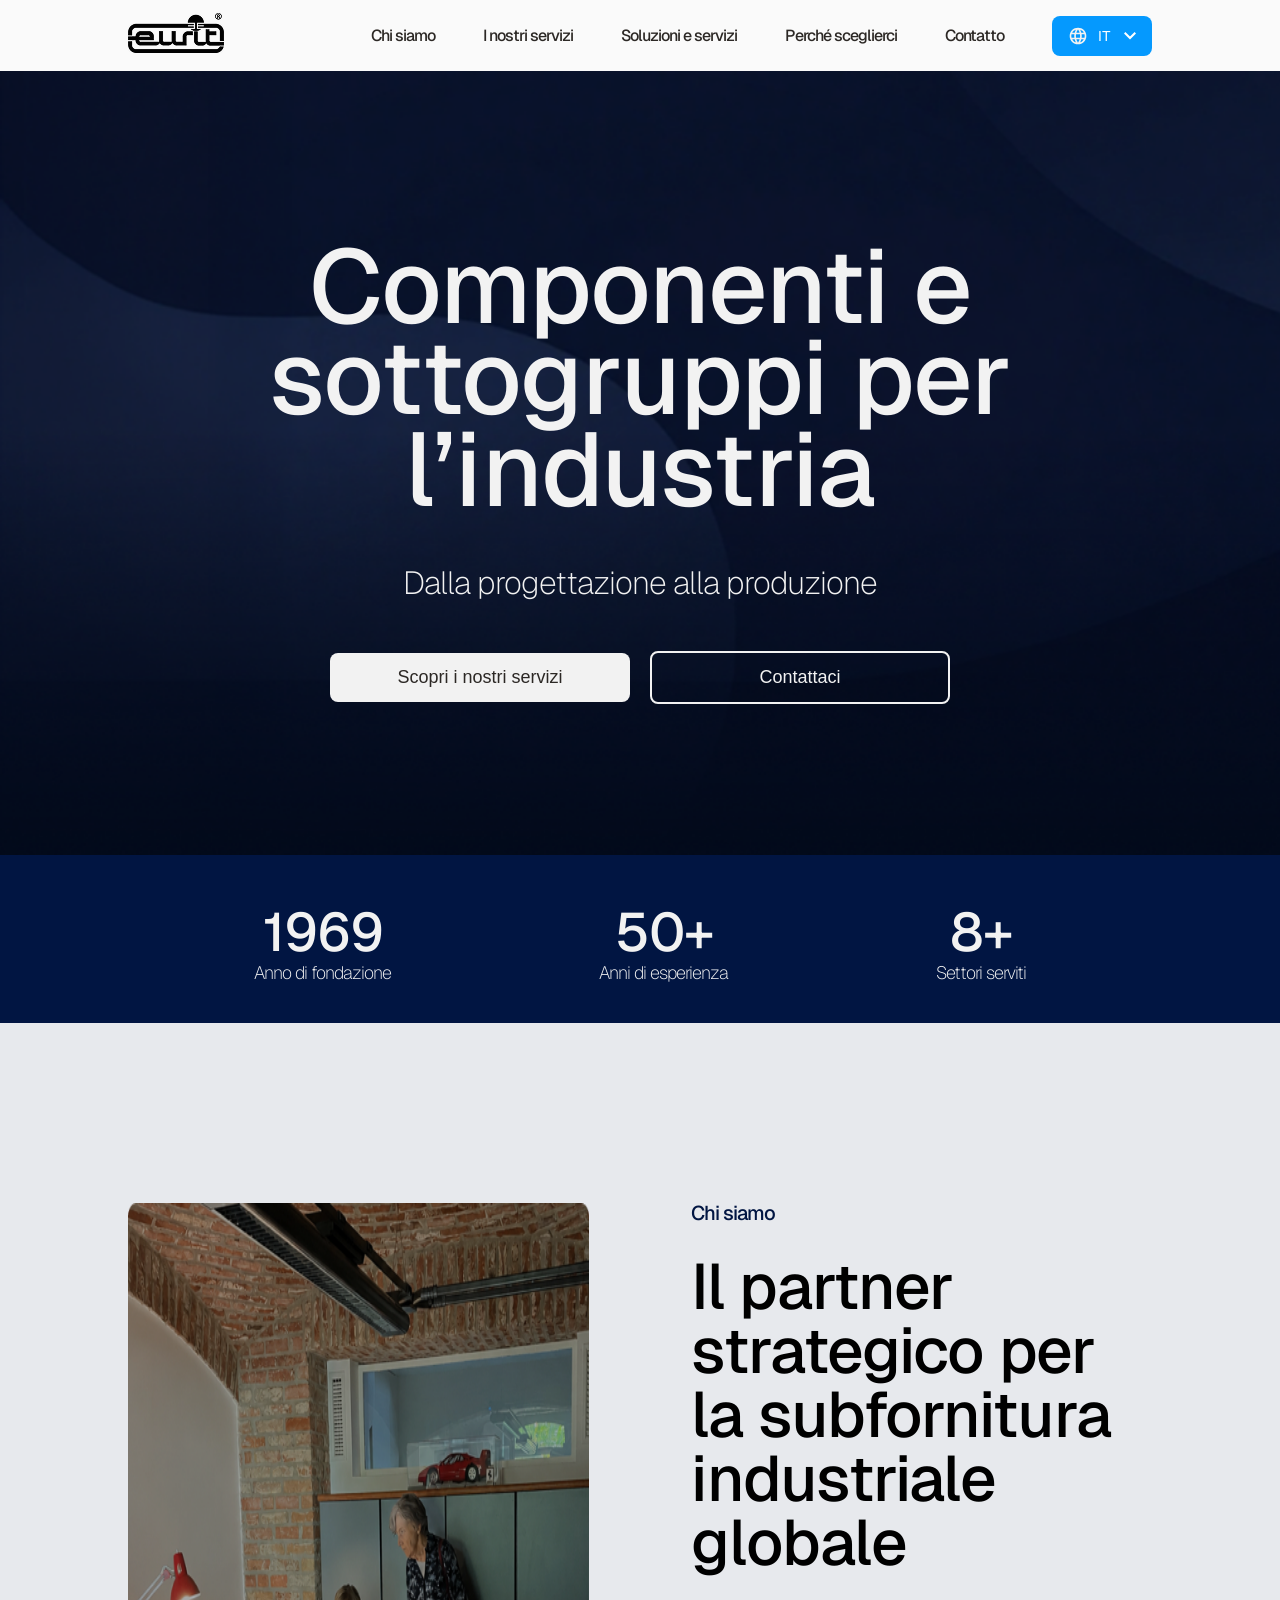
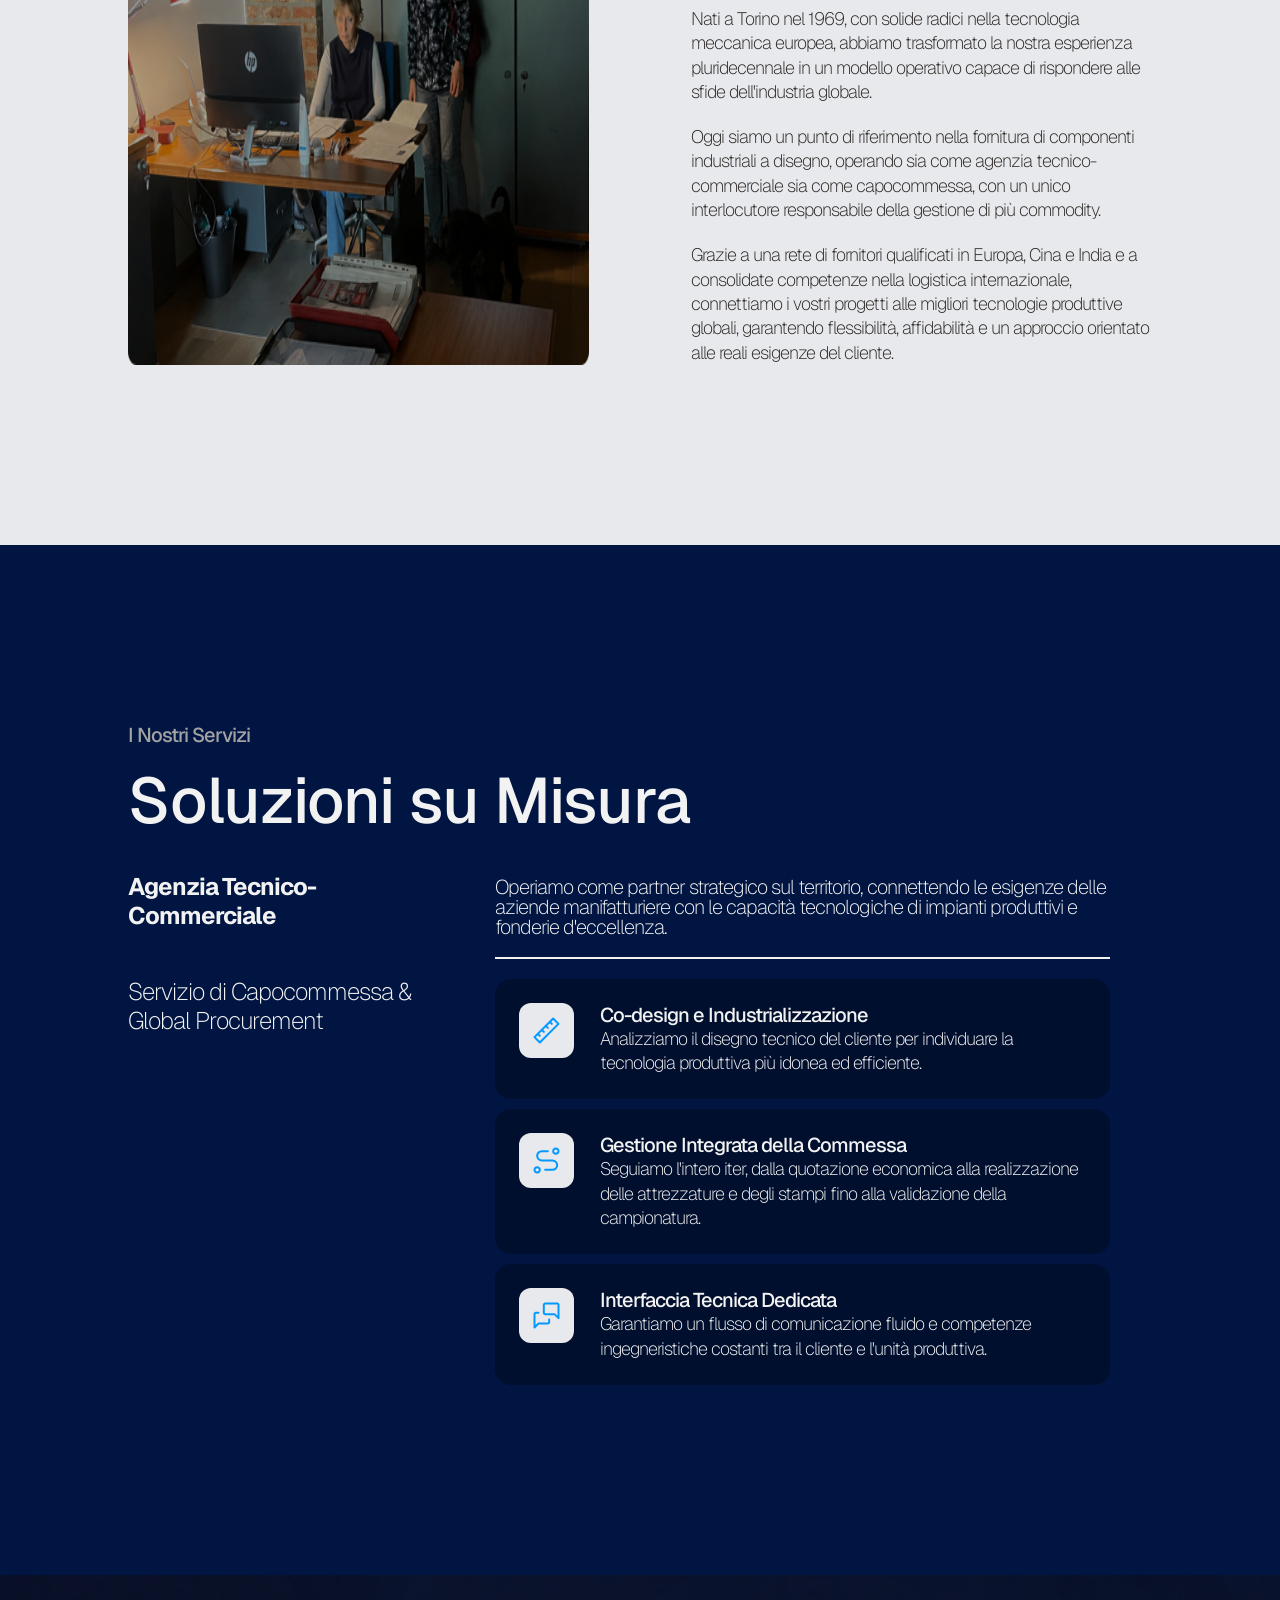
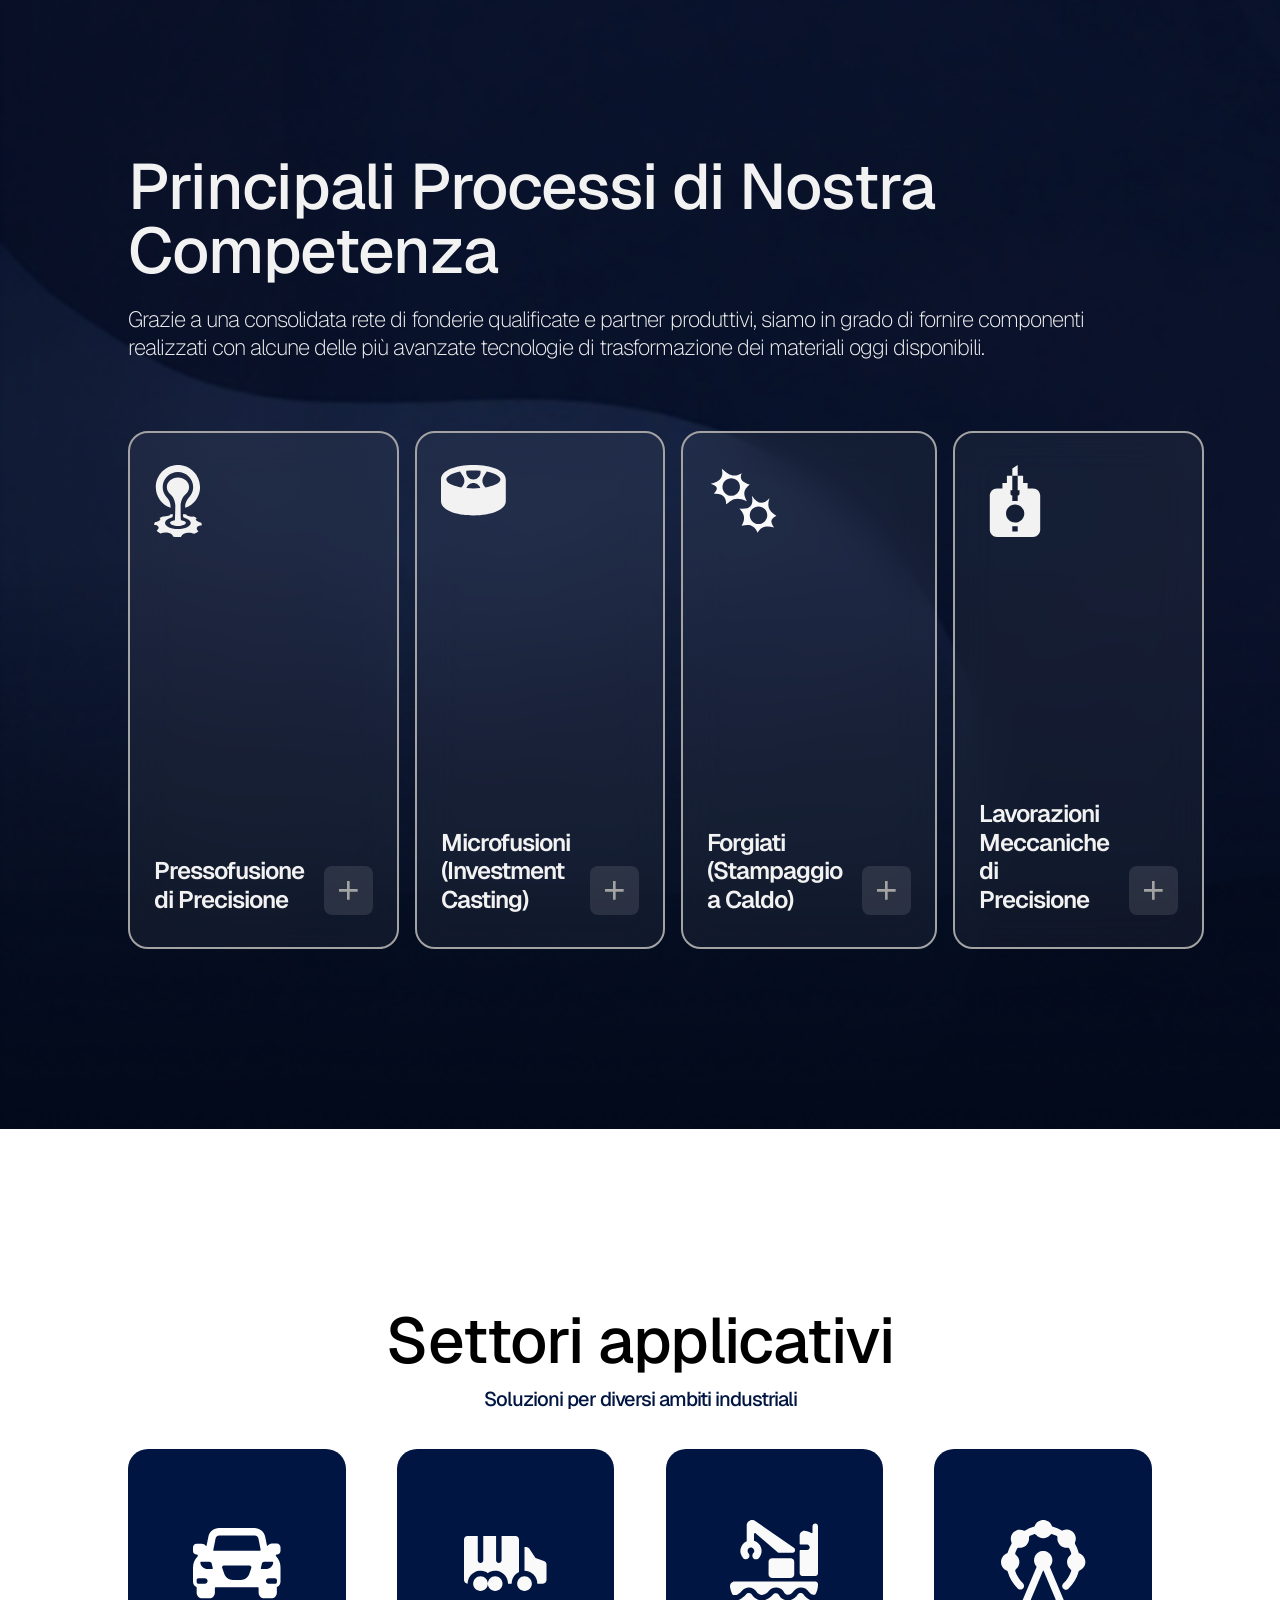
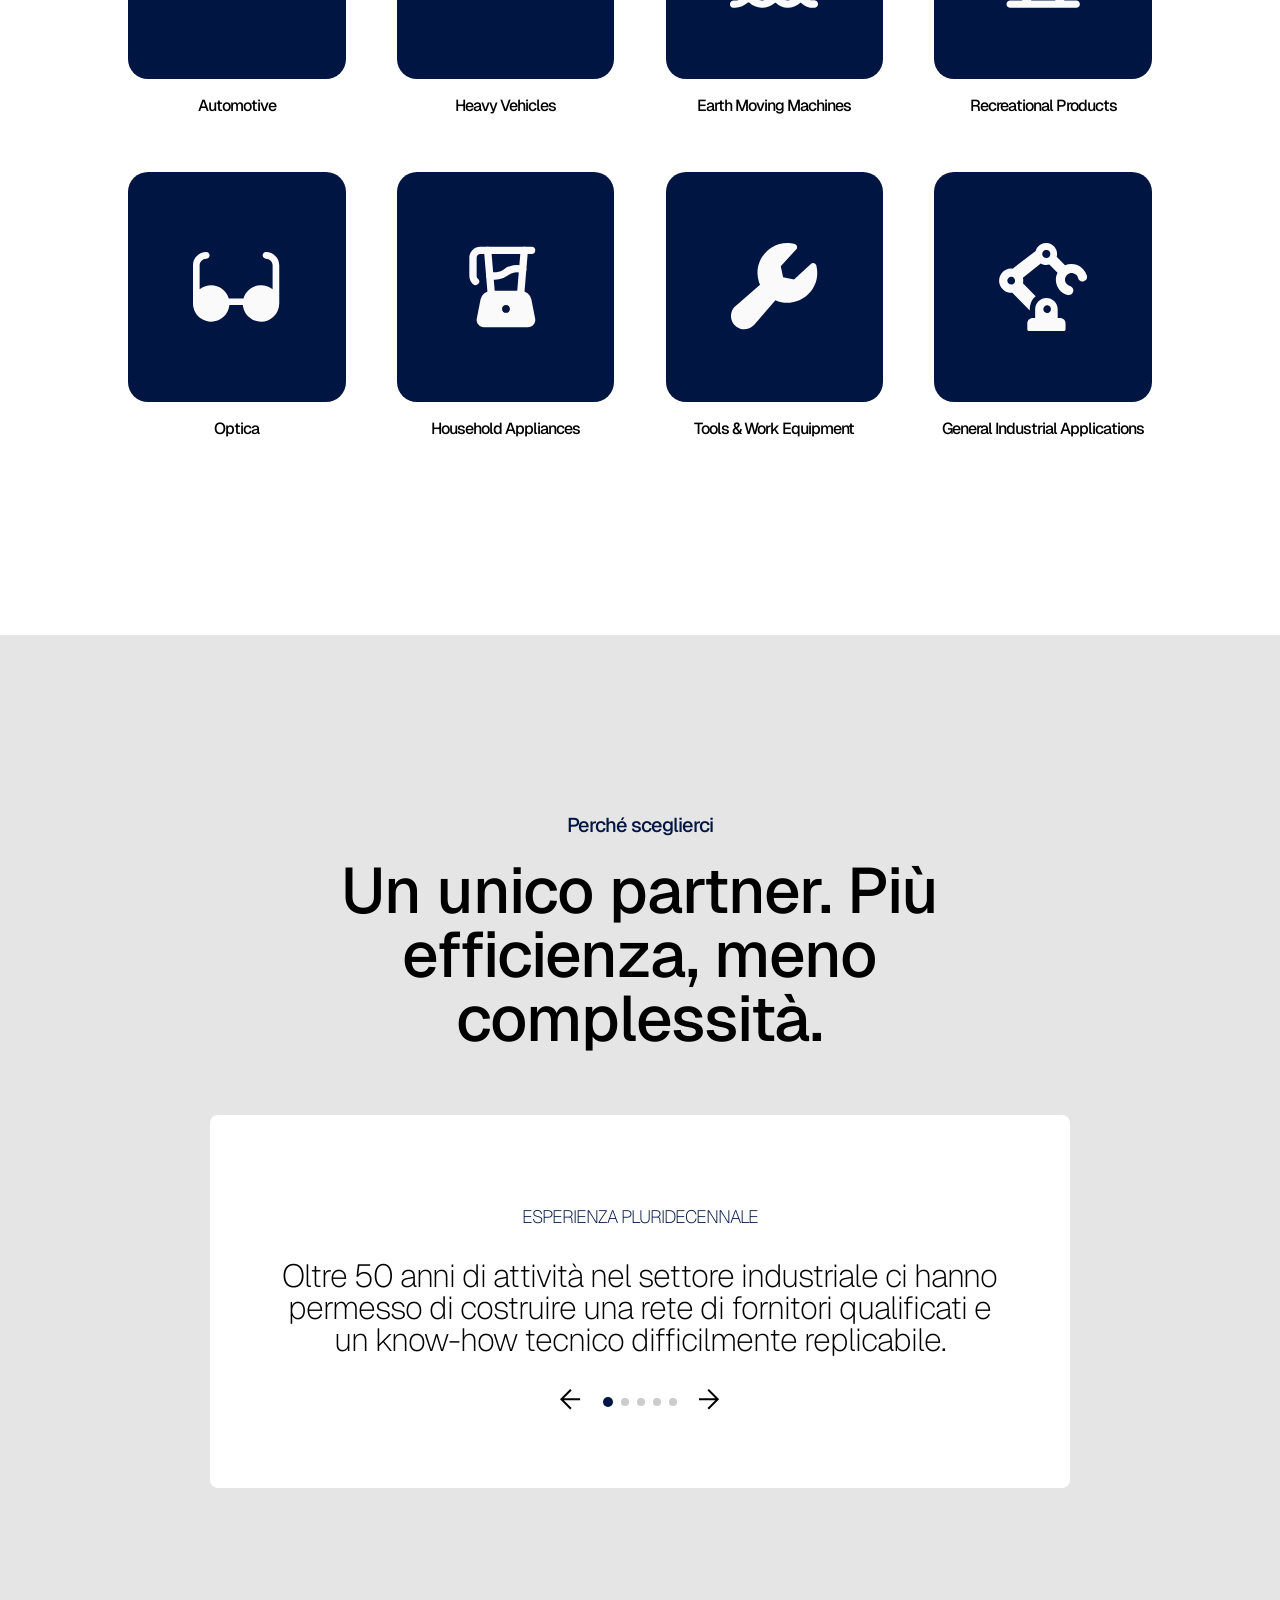
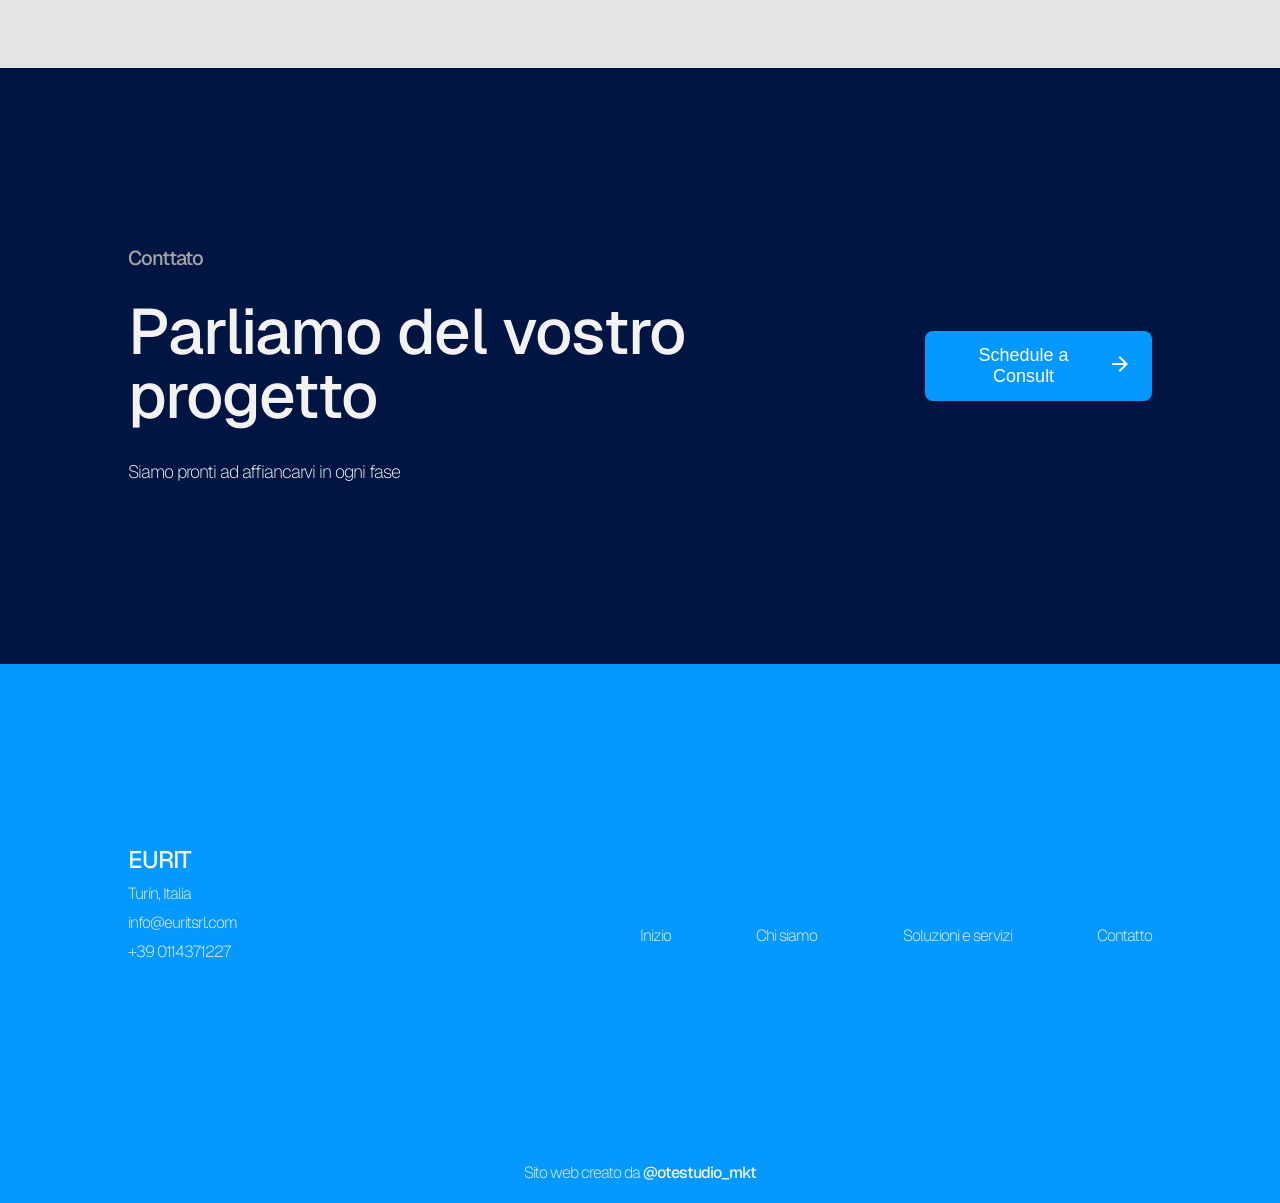
==== commit 4727f9ef: "fix" ====
--- a/index.html
+++ b/index.html
@@ -89,7 +89,7 @@
         </main>
     </header>
 
-    <section id="valori">
+    <section id="stats">
         <article class="fade-scroll">
             <h2 data-i18n="stats.founded.number">1969</h2>
             <p class="paragraph2" data-i18n="stats.founded.label">
@@ -617,7 +617,7 @@
                     </svg>
                 </div>
                 <div class="footer">
-                    <h4>Microfusioni (Investment Casting)</h4>
+                    <h4 data-i18n="processes.card2.title"></h4>
                     <div class="btn" data-modal-target="modal-2">
                         <svg width="19" height="19" viewBox="0 0 19 19" fill="none" xmlns="http://www.w3.org/2000/svg">
                             <path d="M18.6667 10.6667H10.6667V18.6667H8V10.6667H0V8H8V0H10.6667V8H18.6667V10.6667Z"
@@ -642,7 +642,7 @@
                     </svg>
                 </div>
                 <div class="footer">
-                    <h4>Forgiati (Stampaggio a Caldo)</h4>
+                    <h4 data-i18n="processes.card3.title"></h4>
                     <div class="btn" data-modal-target="modal-3">
                         <svg width="19" height="19" viewBox="0 0 19 19" fill="none" xmlns="http://www.w3.org/2000/svg">
                             <path d="M18.6667 10.6667H10.6667V18.6667H8V10.6667H0V8H8V0H10.6667V8H18.6667V10.6667Z"
@@ -668,7 +668,7 @@
 
                 </div>
                 <div class="footer">
-                    <h4>Lavorazioni Meccaniche di Precisione</h4>
+                    <h4 data-i18n="processes.card4.title"></h4>
                     <div class="btn" data-modal-target="modal-4">
                         <svg width="19" height="19" viewBox="0 0 19 19" fill="none" xmlns="http://www.w3.org/2000/svg">
                             <path d="M18.6667 10.6667H10.6667V18.6667H8V10.6667H0V8H8V0H10.6667V8H18.6667V10.6667Z"
@@ -688,9 +688,8 @@
                         </svg>
                     </div>
                     <div>
-                        <h2 class="section-title">Pressofusione di Precisione</h2>
-                        <p>Stampaggio ad alta pressione ideale per lotti di grande volume che richiedono tolleranze
-                            strette, ottime finiture superficiali e spessori sottili.</p>
+                        <h2 class="section-title" data-i18n="processes.card1.title"></h2>
+                        <p data-i18n="processes.card1.description"></p>
                     </div>
                     <div class="items">
                         <div class="item-modal">
@@ -704,11 +703,8 @@
                                 </svg>
                             </div>
                             <div>
-                                <p class="section-title">Zama (Leghe di Zinco):</p>
-                                <p class="paragraph2">Eccellente fluidità in colata, ideale per componenti complessi,
-                                    pareti
-                                    ultrasottili e particolari che richiedono trattamenti galvanici estetici di alto
-                                    livello.</p>
+                                <p class="section-title" data-i18n="processes.card1.materials.zamak.title"></p>
+                                <p class="paragraph2" data-i18n="processes.card1.materials.zamak.text"></p>
                             </div>
                         </div>
                         <div class="item-modal">
@@ -740,9 +736,8 @@
 
                             </div>
                             <div>
-                                <p class="section-title">Alluminio:</p>
-                                <p class="paragraph2"> Il perfetto bilanciamento tra leggerezza, resistenza meccanica e
-                                    conducibilità termica per il settore automotive e industriale.</p>
+                                <p class="section-title" data-i18n="processes.card1.materials.aluminum.title"></p>
+                                <p class="paragraph2" data-i18n="processes.card1.materials.aluminum.text"></p>
                             </div>
                         </div>
                         <div class="item-modal">
@@ -770,11 +765,8 @@
 
                             </div>
                             <div>
-                                <p class="section-title">Magnesio:</p>
-                                <p class="paragraph2"> La scelta d'elezione quando la massima riduzione del peso è un
-                                    requisito strutturale fondamentale, senza compromettere la rigidità. La scelta
-                                    d'elezione quando la massima riduzione del peso è un requisito strutturale
-                                    fondamentale, senza compromettere la rigidità.</p>
+                                <p class="section-title" data-i18n="processes.card1.materials.magnesium.title"></p>
+                                <p class="paragraph2" data-i18n="processes.card1.materials.magnesium.text"></p>
                             </div>
                         </div>
                     </div>
@@ -791,9 +783,8 @@
                         </svg>
                     </div>
                     <div>
-                        <h2 class="section-title">Microfusioni (Investment Casting)</h2>
-                        <p>Produzione di componenti metallici ad altissima precisione geometrica partendo da modelli in
-                            cera.</p>
+                        <h2 class="section-title" data-i18n="processes.card2.title"></h2>
+                        <p data-i18n="processes.card2.description"></p>
                     </div>
                     <div class="items">
                         <div class="item-modal">
@@ -834,14 +825,10 @@
                                         </clipPath>
                                     </defs>
                                 </svg>
-
                             </div>
                             <div>
                                 <p class="paragraph2">
-                                    Consente di realizzare forme geometriche interne ed esterne estremamente complesse,
-                                    non ottenibili con altre tecnologie di fonderia, riducendo al minimo (o azzerando)
-                                    le successive lavorazioni meccaniche. <br> Applicabile a una vasta gamma di leghe e
-                                    acciai speciali.
+                                    <span data-i18n="processes.card2.item"></span>
                                 </p>
                             </div>
                         </div>
@@ -859,9 +846,8 @@
                         </svg>
                     </div>
                     <div>
-                        <h2 class="section-title">Forgiati (Stampaggio a Caldo)</h2>
-                        <p>Componenti semilavorati ottenuti tramite deformazione plastica del metallo ad alta
-                            temperatura.</p>
+                        <h2 class="section-title" data-i18n="processes.card3.title"></h2>
+                        <p data-i18n="processes.card3.description"></p>
                     </div>
                     <div class="items">
                         <div class="item-modal">
@@ -889,11 +875,7 @@
 
                             </div>
                             <div>
-                                <p class="paragraph2">
-                                    Questo processo garantisce caratteristiche meccaniche e di resistenza alla fatica
-                                    nettamente superiori rispetto ai pezzi di fonderia, rendendolo ideale per componenti
-                                    critici sottoposti a forti sollecitazioni strutturali.
-                                </p>
+                                <p class="paragraph2" data-i18n="processes.card3.item"></p>
                             </div>
                         </div>
                     </div>
@@ -910,8 +892,8 @@
                         </svg>
                     </div>
                     <div>
-                        <h2 class="section-title">Lavorazioni Meccaniche di Precisione</h2>
-                        <p>Finitura e lavorazione da barra o su pezzi di fusione/stampaggio.</p>
+                        <h2 class="section-title" data-i18n="processes.card4.title"></h2>
+                        <p data-i18n="processes.card4.description"></p>
                     </div>
                     <div class="items">
                         <div class="item-modal">
@@ -940,11 +922,7 @@
 
                             </div>
                             <div>
-                                <p class="paragraph2">
-                                    Centri di lavoro CNC (Fresatura, Tornitura, Foratura) per garantire le tolleranze
-                                    centesimali e i requisiti geometrici più stringenti richiesti dal disegno tecnico
-                                    del cliente.
-                                </p>
+                                <p class="paragraph2" data-i18n="processes.card4.item"></p>
                             </div>
                         </div>
                     </div>
@@ -955,8 +933,8 @@
 
     <section class="padding-section fade-scroll" id="settori">
         <div class="fade-scroll">
-            <h2 class="fade-scroll">Settori applicativi</h2>
-            <h2 class="section-title fade-scroll">Soluzioni per diversi ambiti industriali</h2>
+            <h2 class="fade-scroll" data-i18n="sectors.title"></h2>
+            <h2 class="section-title fade-scroll" data-i18n="sectors.subtitle"></h2>
         </div>
         <div class="sectors-container">
             <article>
@@ -967,7 +945,7 @@
                             fill="white" />
                     </svg>
                 </div>
-                <p>Automotive</p>
+                <p data-i18n="sectors.automotive"></p>
             </article>
             <article>
                 <div>
@@ -978,7 +956,7 @@
                     </svg>
 
                 </div>
-                <p>Heavy Vehicles</p>
+                <p data-i18n="sectors.heavyVehicles"></p>
             </article>
             <article>
                 <div>
@@ -1000,7 +978,7 @@
                             fill="#FAFAFA" />
                     </svg>
                 </div>
-                <p>Earth Moving Machines</p>
+                <p data-i18n="sectors.earthMovingMachines"></p>
             </article>
             <article>
                 <div>
@@ -1013,7 +991,7 @@
                             fill="#FAFAFA" />
                     </svg>
                 </div>
-                <p>Recreational Products</p>
+                <p data-i18n="sectors.recreationalProducts"></p>
             </article>
             <article>
                 <div>
@@ -1022,10 +1000,8 @@
                             d="M86.24 13.2677V51.4123C86.2133 65.4558 70.994 74.2041 58.8454 67.1592C53.7387 64.1979 50.3805 58.9485 49.8326 53.0708H36.4074C35.104 67.0537 19.1524 74.382 7.69454 66.2618C2.87822 62.8484 0.0112406 57.3155 0 51.4123V13.2677C0 5.94017 5.94014 0 13.2677 0C15.8211 0 17.4169 2.76413 16.1402 4.9754C15.5477 6.00167 14.4527 6.63386 13.2677 6.63386C9.60379 6.63369 6.63386 9.60382 6.63386 13.2677V37.3486C16.7859 28.976 32.1932 33.7787 35.7896 46.4369H50.4504C54.0468 33.7787 69.4541 28.976 79.6061 37.3486V13.2677C79.6061 9.60382 76.6362 6.63369 72.9723 6.63386C70.4189 6.63386 68.8231 3.86977 70.0998 1.65846C70.6923 0.632259 71.7873 6.875e-05 72.9723 0C80.2996 0.00034375 86.24 5.94038 86.24 13.2677Z"
                             fill="#FAFAFA" />
                     </svg>
-
-
-                </div>
-                <p>Optica</p>
+                </div>
+                <p data-i18n="sectors.optics"></p>
             </article>
             <article>
                 <div>
@@ -1052,7 +1028,7 @@
                     </svg>
 
                 </div>
-                <p>Household Appliances</p>
+                <p data-i18n="sectors.householdAppliances"></p>
             </article>
             <article>
                 <div>
@@ -1063,7 +1039,7 @@
                     </svg>
 
                 </div>
-                <p>Tools & Work Equipment</p>
+                <p data-i18n="sectors.tools"></p>
             </article>
             <article>
                 <div>
@@ -1084,14 +1060,14 @@
                     </svg>
 
                 </div>
-                <p>General Industrial Applications</p>
+                <p data-i18n="sectors.general"></p>
             </article>
         </div>
     </section>
 
     <section class="padding-section fade-scroll" id="perche-sceglierci">
-        <h2 class="section-title fade-scroll">Perché sceglierci</h2>
-        <h2 class="fade-scroll title">Un unico partner. Più efficienza, meno complessità.</h2>
+        <h2 class="section-title fade-scroll" data-i18n="whyChooseUs.subtitle"></h2>
+        <h2 class="fade-scroll title" data-i18n="whyChooseUs.title"></h2>
 
         <div class="slider card-container">
             <p class="p-card label"></p>
@@ -1117,19 +1093,18 @@
 
     <section class="padding-section" id="conttato">
         <main class="">
-            <h2 class="section-title">Conttato</h2>
-
-            <h2 class="">Parliamo del vostro progetto</h2>
+            <h2 class="section-title" data-i18n="contact.subtitle"></h2>
+
+            <h2 class="" data-i18n="contact.title"></h2>
             <div>
-                <p class="paragraph2">Siamo pronti ad affiancarvi in ogni fase</p>
+                <p class="paragraph2" data-i18n="contact.text"></p>
             </div>
         </main>
         <div>
             <a href="mailto:info@euritsrl.com">
                 <button id="btn-primary">
                     <div>
-                        <span>
-                            Schedule a Consult
+                        <span data-i18n="contact.button">
                         </span>
                     </div>
                     <div>
@@ -1151,15 +1126,17 @@
             <p>+39 0114371227</p>
         </div>
         <ul>
-            <li><a href="/" data-i18n="nav.home">Inizio</a></li>
-            <li><a href="#about" data-i18n="nav.about">Chi siamo</a></li>
-            <li><a href="#settori" data-i18n="nav.sector">Settori di attività</a></li>
-            <li><a href="#conttato" data-i18n="nav.contact">Contatto</a></li>
+            <li><a href="/" data-i18n="nav.home"></a></li>
+            <li><a href="#about" data-i18n="nav.about"></a></li>
+            <li><a href="#settori" data-i18n="nav.sector"></a></li>
+            <li><a href="#conttato" data-i18n="nav.contact"></a></li>
         </ul>
     </footer>
+
     <div id="creators">
-        <p>Sitio web creado por <a href="https://www.instagram.com/otestudio_mkt">@otestudio_mkt</a></p>
+        <p><span data-i18n="creators"></span> <a href="https://www.instagram.com/otestudio_mkt">@otestudio_mkt</a></p>
     </div>
+    
     <script src="modals.js"></script>
     <script src="lang/change-lang.js"></script>
     <script src="slider.js"></script>
--- a/style.css
+++ b/style.css
@@ -142,7 +142,7 @@
   letter-spacing: 1%;
 }
 
-#valori .paragraph2 {
+#stats .paragraph2 {
   margin-top: 14px;
 }
 
@@ -340,7 +340,7 @@
 }
 
 
-#valori {
+#stats {
   background: var(--primary-background);
   display: flex;
   justify-content: space-around;
@@ -350,19 +350,19 @@
   padding: 50px 150px;
 }
 
-#valori article {
-  display: flex;
-  flex-direction: column;
-}
-
-#valori article h2 {
+#stats article {
+  display: flex;
+  flex-direction: column;
+}
+
+#stats article h2 {
   font-size: 54px;
   line-height: 100%;
   font-weight: 500;
   letter-spacing: -5%;
 }
 
-#valori article .paragraph2 {
+#stats article .paragraph2 {
   font-size: 18px;
   line-height: 0%;
 }
@@ -772,7 +772,7 @@
 
   header>main,
   nav ul,
-  #valori {
+  #stats {
     display: block;
   }
 
@@ -899,13 +899,13 @@
     padding: 5vh;
   }
 
-  #valori {
+  #stats {
     display: flex;
     flex-direction: column;
     gap: 40px;
   }
 
-  #valori article h2 {
+  #stats article h2 {
     font-size: 32px;
   }
 
@@ -1091,11 +1091,11 @@
     height: 220px;
   }
 
-  #valori article .paragraph2 {
+  #stats article .paragraph2 {
     line-height: 94%;
   }
 
-  #valori {
+  #stats {
     padding: 30px 70px;
   }
 
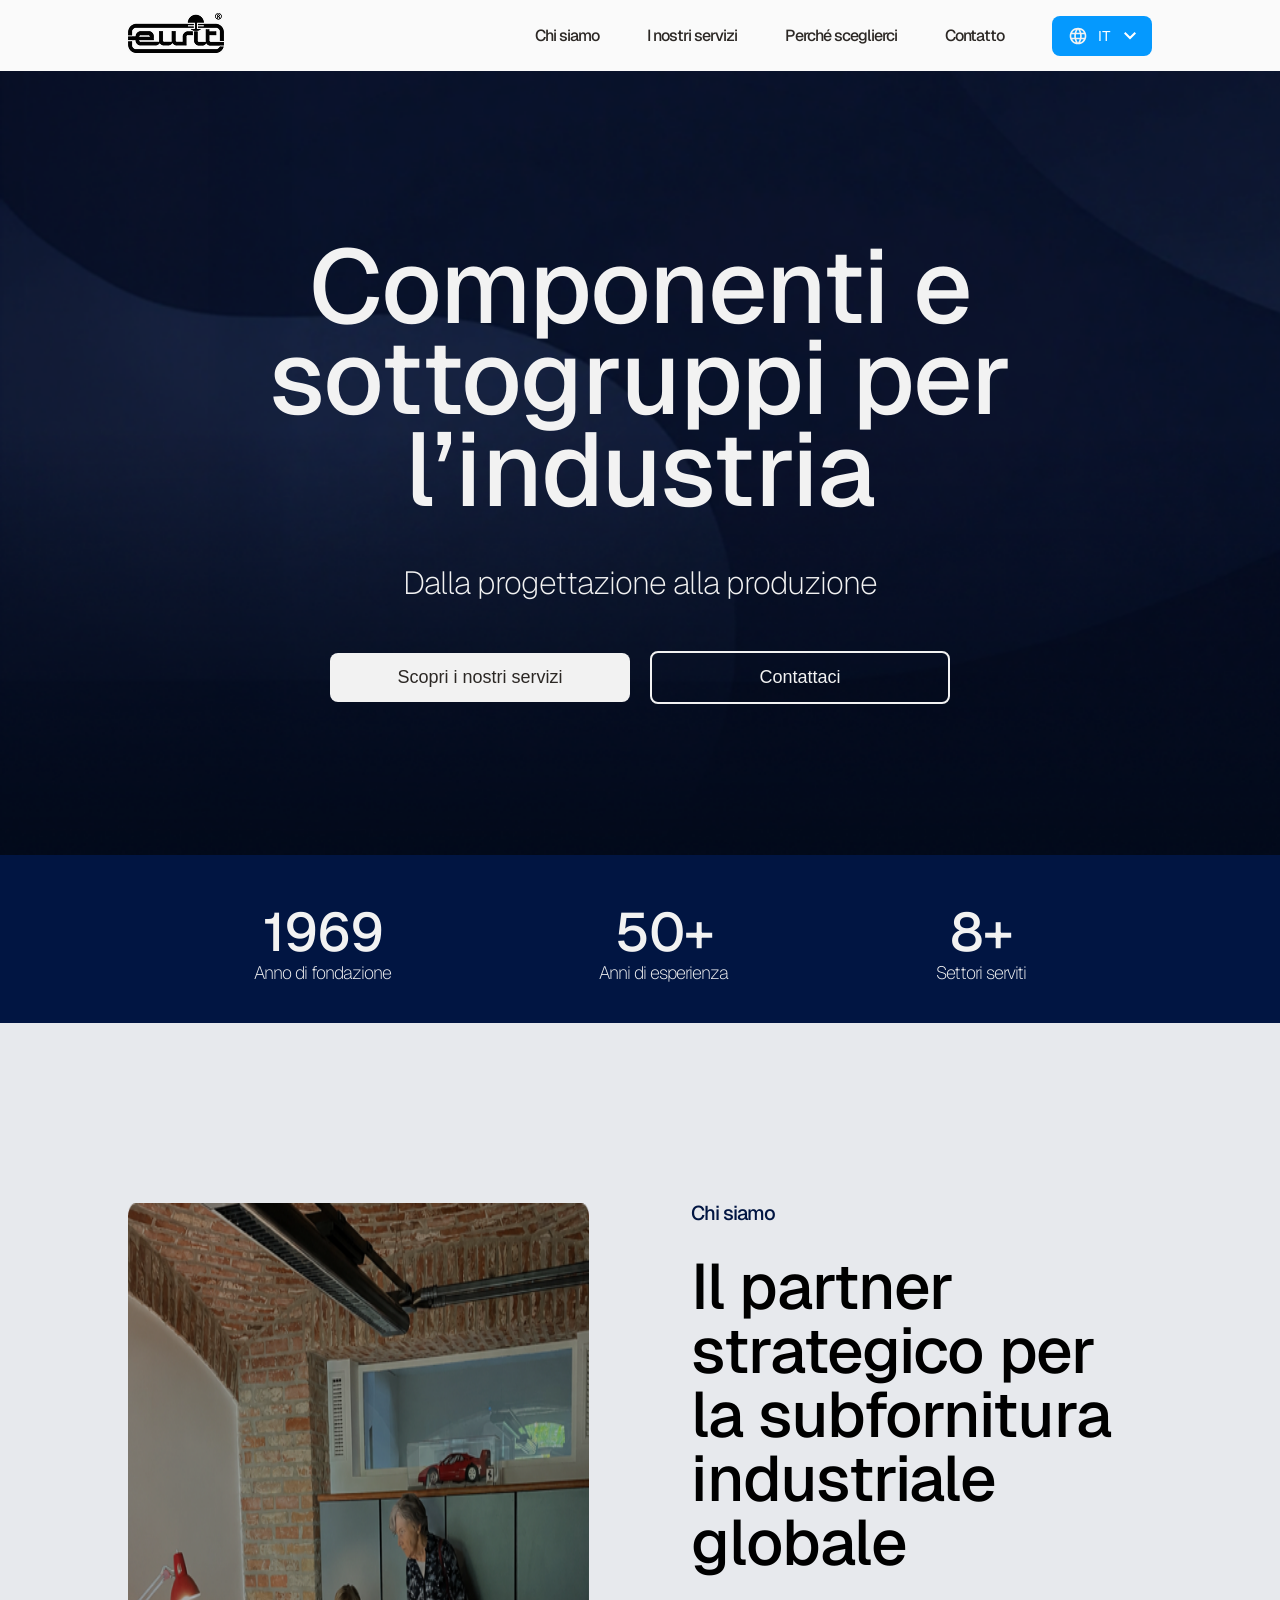
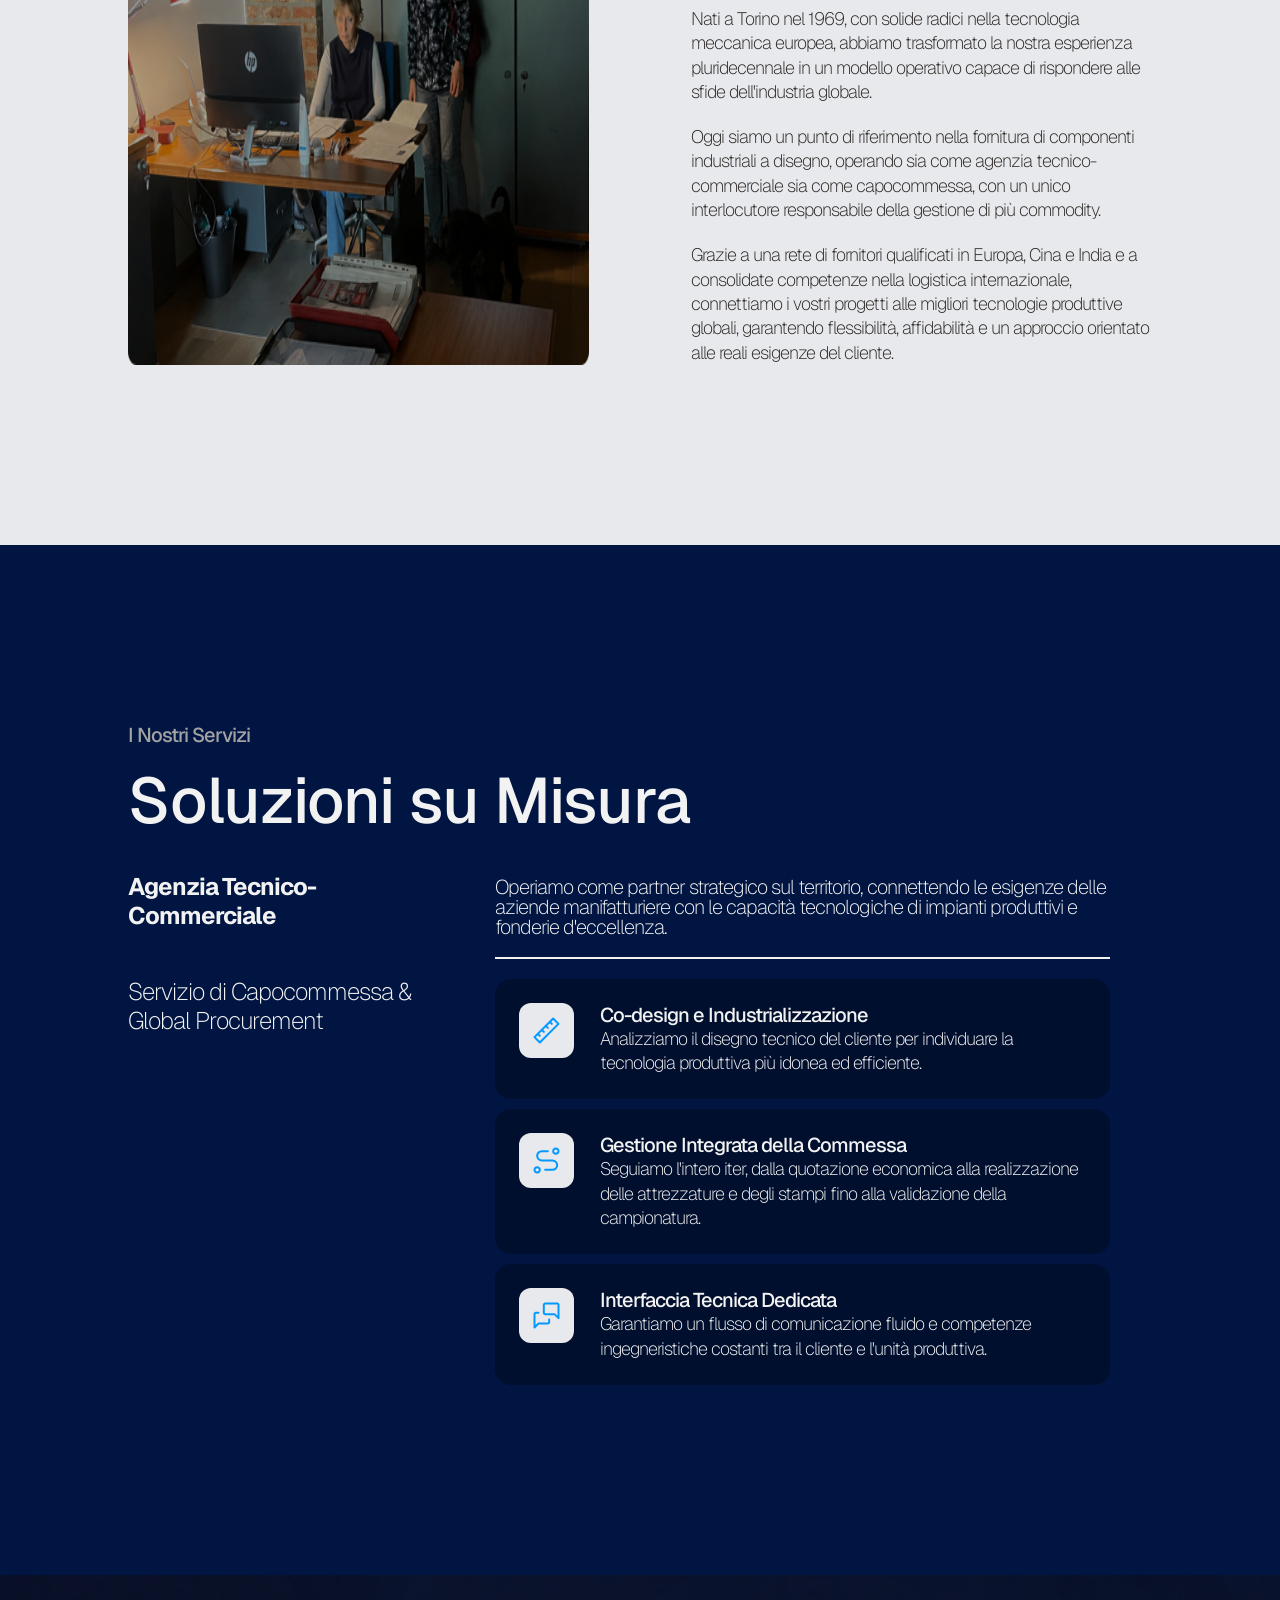
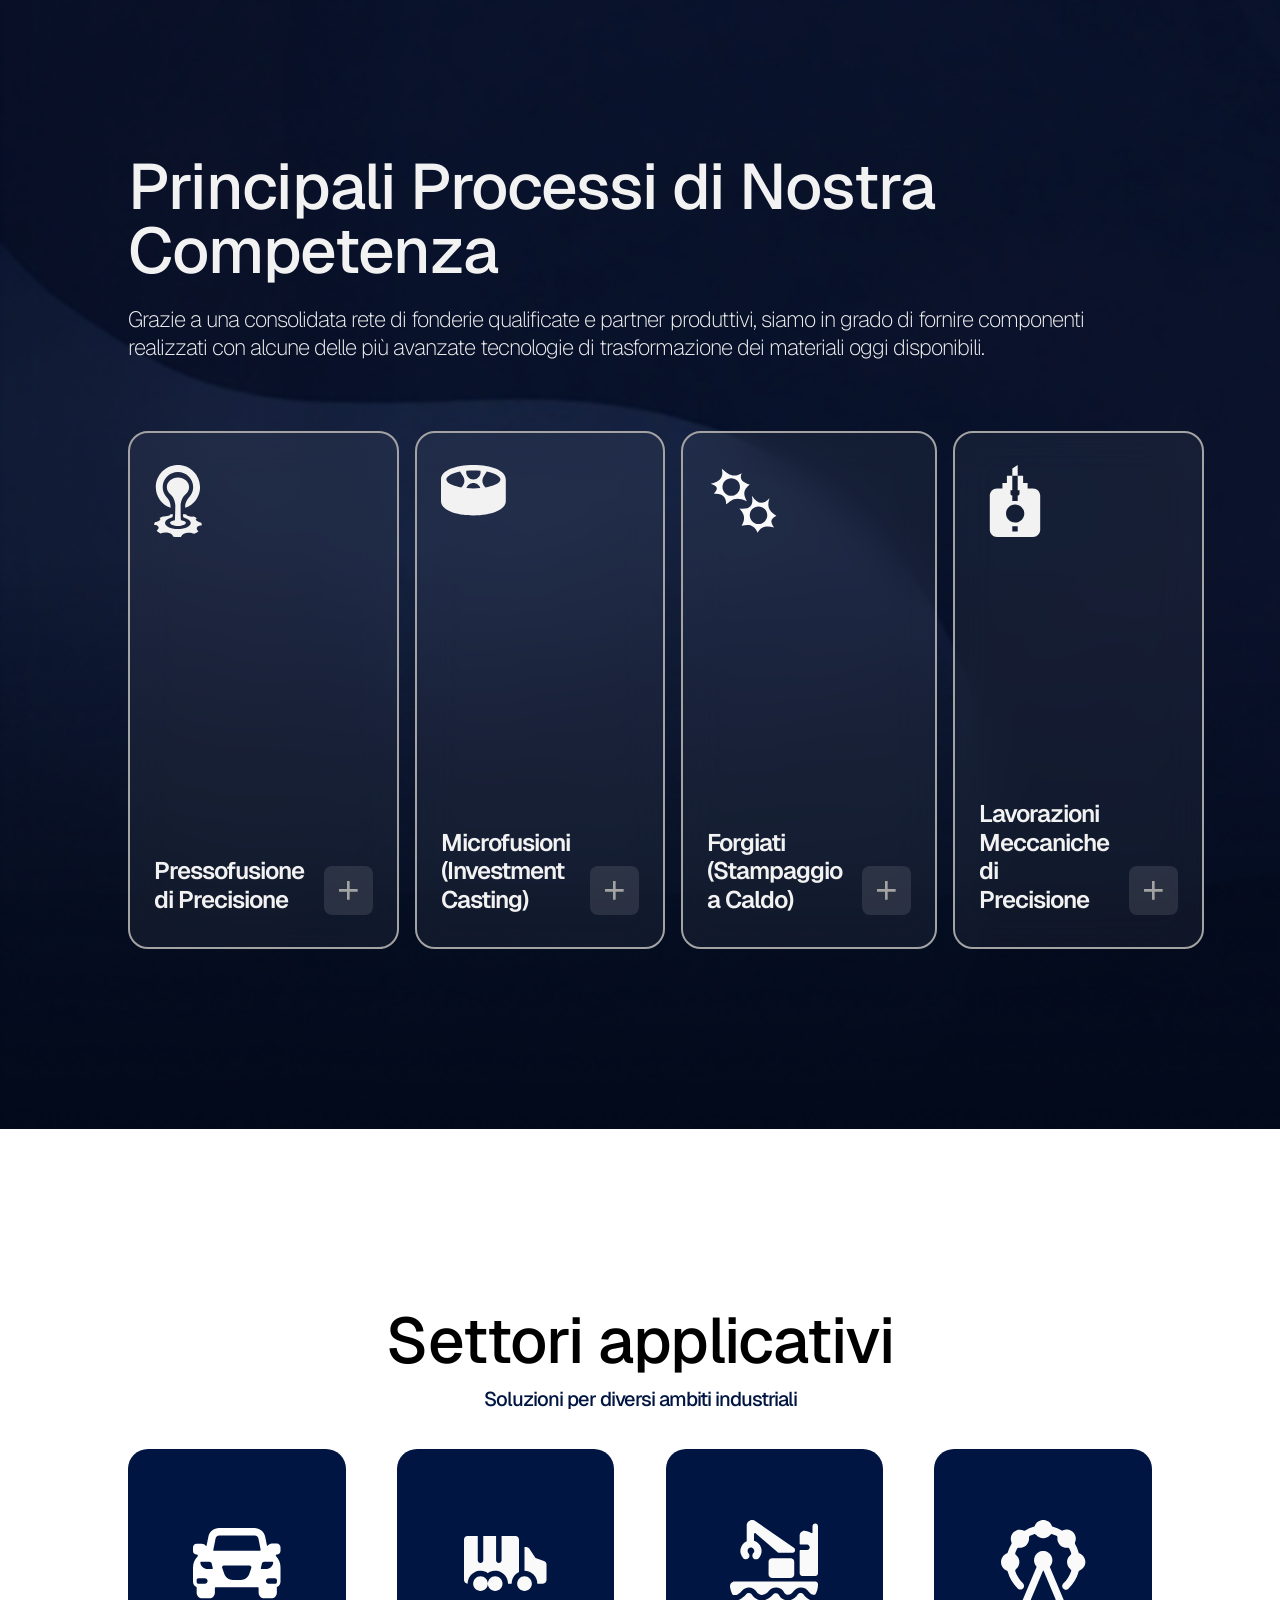
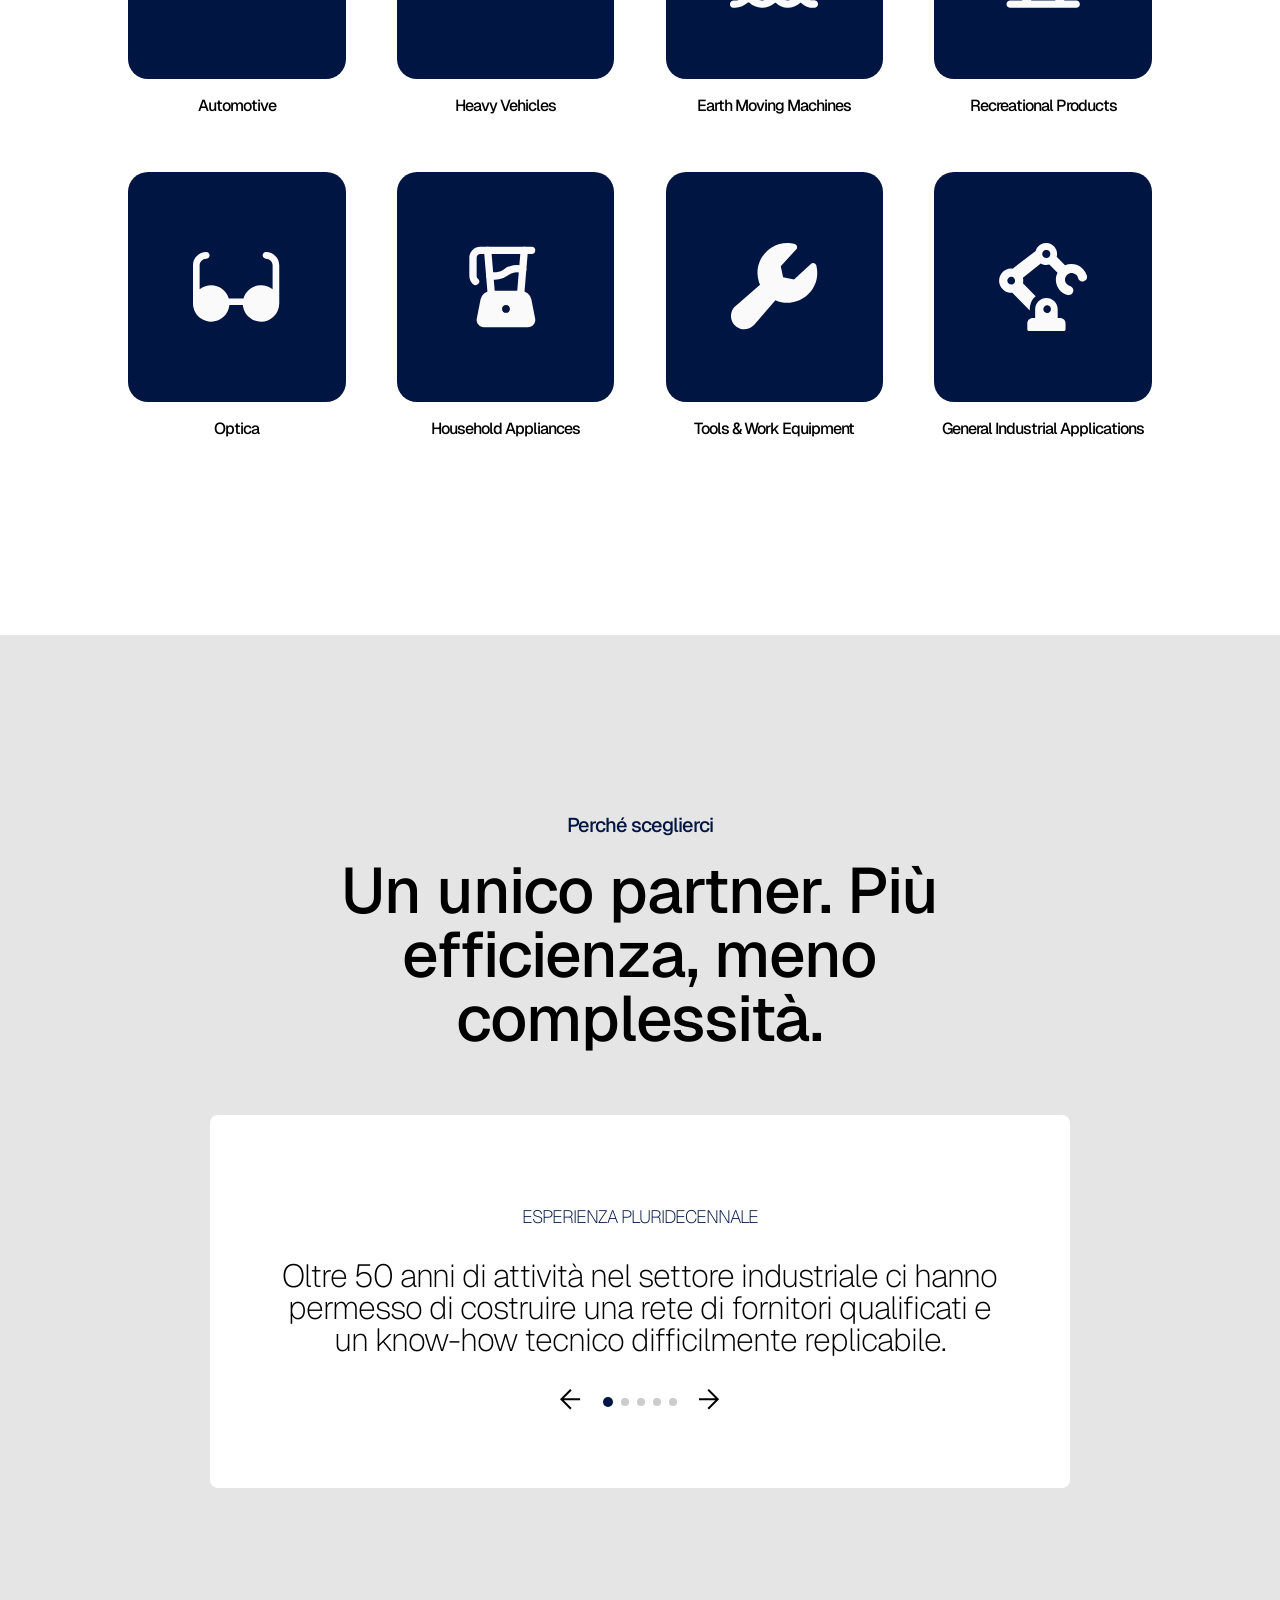
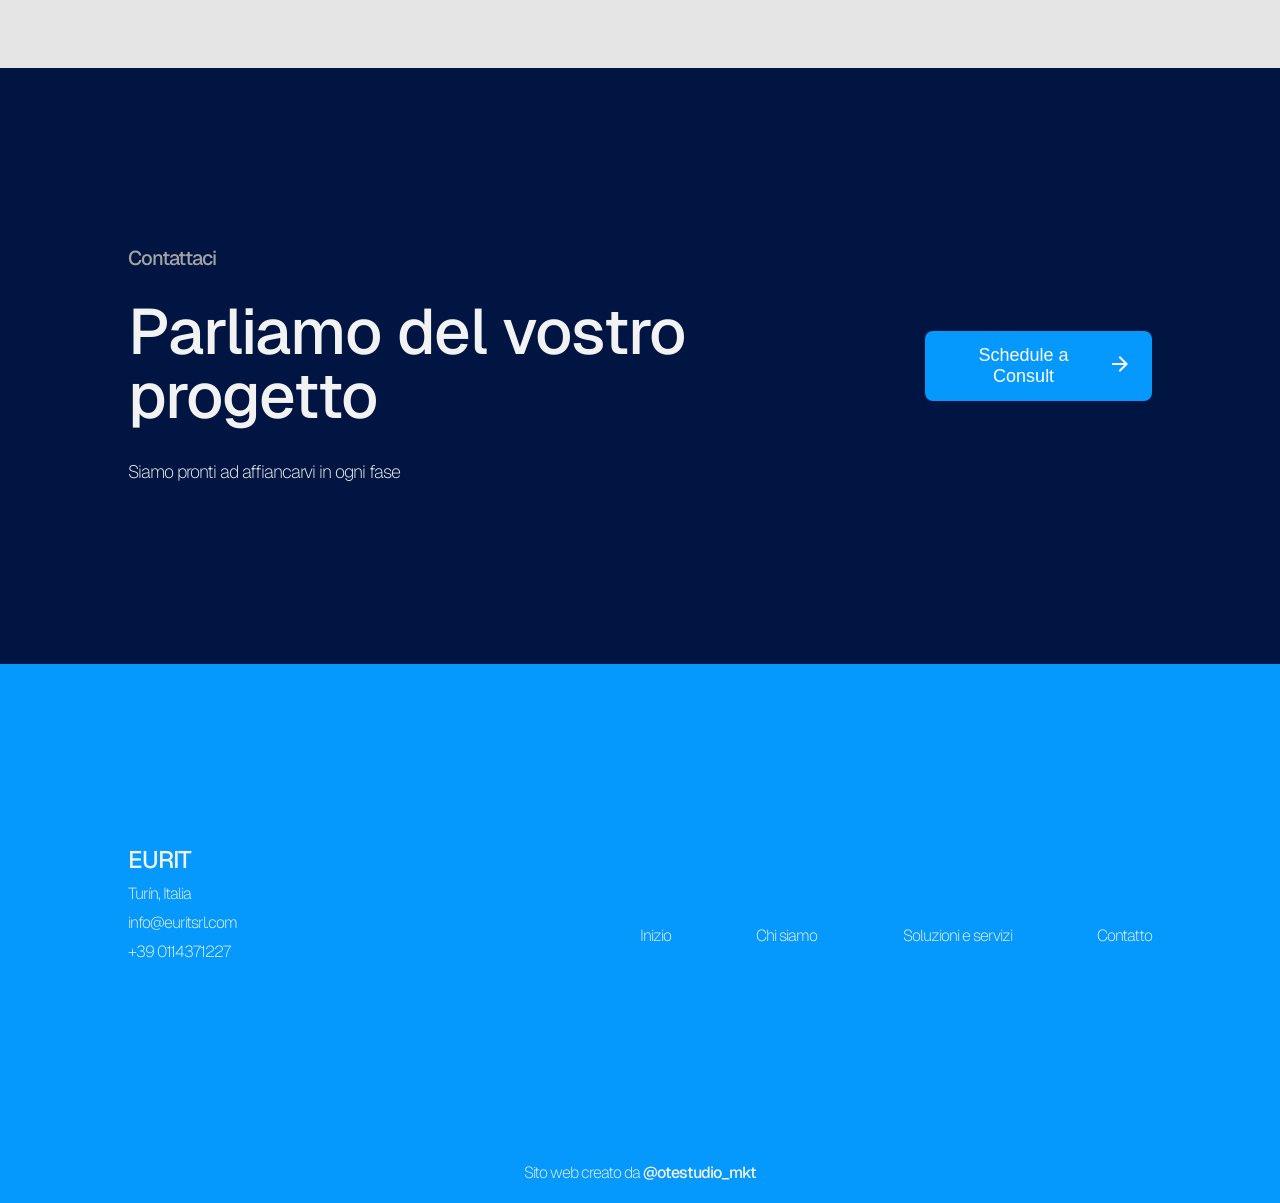
==== commit 7ba2559d: "fix" ====
--- a/index.html
+++ b/index.html
@@ -5,6 +5,7 @@
     <meta charset="UTF-8">
     <meta name="viewport"
         content="width=device-width, initial-scale=1, maximum-scale=1, minimum-scale=1, user-scalable=no">
+    <link rel="icon" type="image/x-icon" href="images/fav.ico" />
     <link rel="stylesheet" href="style.css">
     <title>Document</title>
 </head>
@@ -19,7 +20,6 @@
                 <ul id="nav-mobile">
                     <li><a href="#about" data-i18n="nav.about">Chi siamo</a></li>
                     <li><a href="#our-services" data-i18n="nav.services">Chi siamo</a></li>
-                    <li><a href="#settori" data-i18n="nav.sector">Soluzioni e servizi</a></li>
                     <li><a href="#perche-sceglierci" data-i18n="nav.why"></a></li>
                     <li><a href="#conttato" data-i18n="nav.contact">Contatto</a></li>
                 </ul>
@@ -254,7 +254,8 @@
                     <span data-i18n="services.procurement.label"></span>
                     <div class="arrow">
                         <svg width="14" height="8" viewBox="0 0 14 8" fill="none" xmlns="http://www.w3.org/2000/svg">
-                            <path d="M1 1L7 7L13 1" stroke="#FAFAFA" stroke-width="2" stroke-linecap="round" stroke-linejoin="round" />
+                            <path d="M1 1L7 7L13 1" stroke="#FAFAFA" stroke-width="2" stroke-linecap="round"
+                                stroke-linejoin="round" />
                         </svg>
                     </div>
                 </li>
@@ -1136,7 +1137,7 @@
     <div id="creators">
         <p><span data-i18n="creators"></span> <a href="https://www.instagram.com/otestudio_mkt">@otestudio_mkt</a></p>
     </div>
-    
+
     <script src="modals.js"></script>
     <script src="lang/change-lang.js"></script>
     <script src="slider.js"></script>
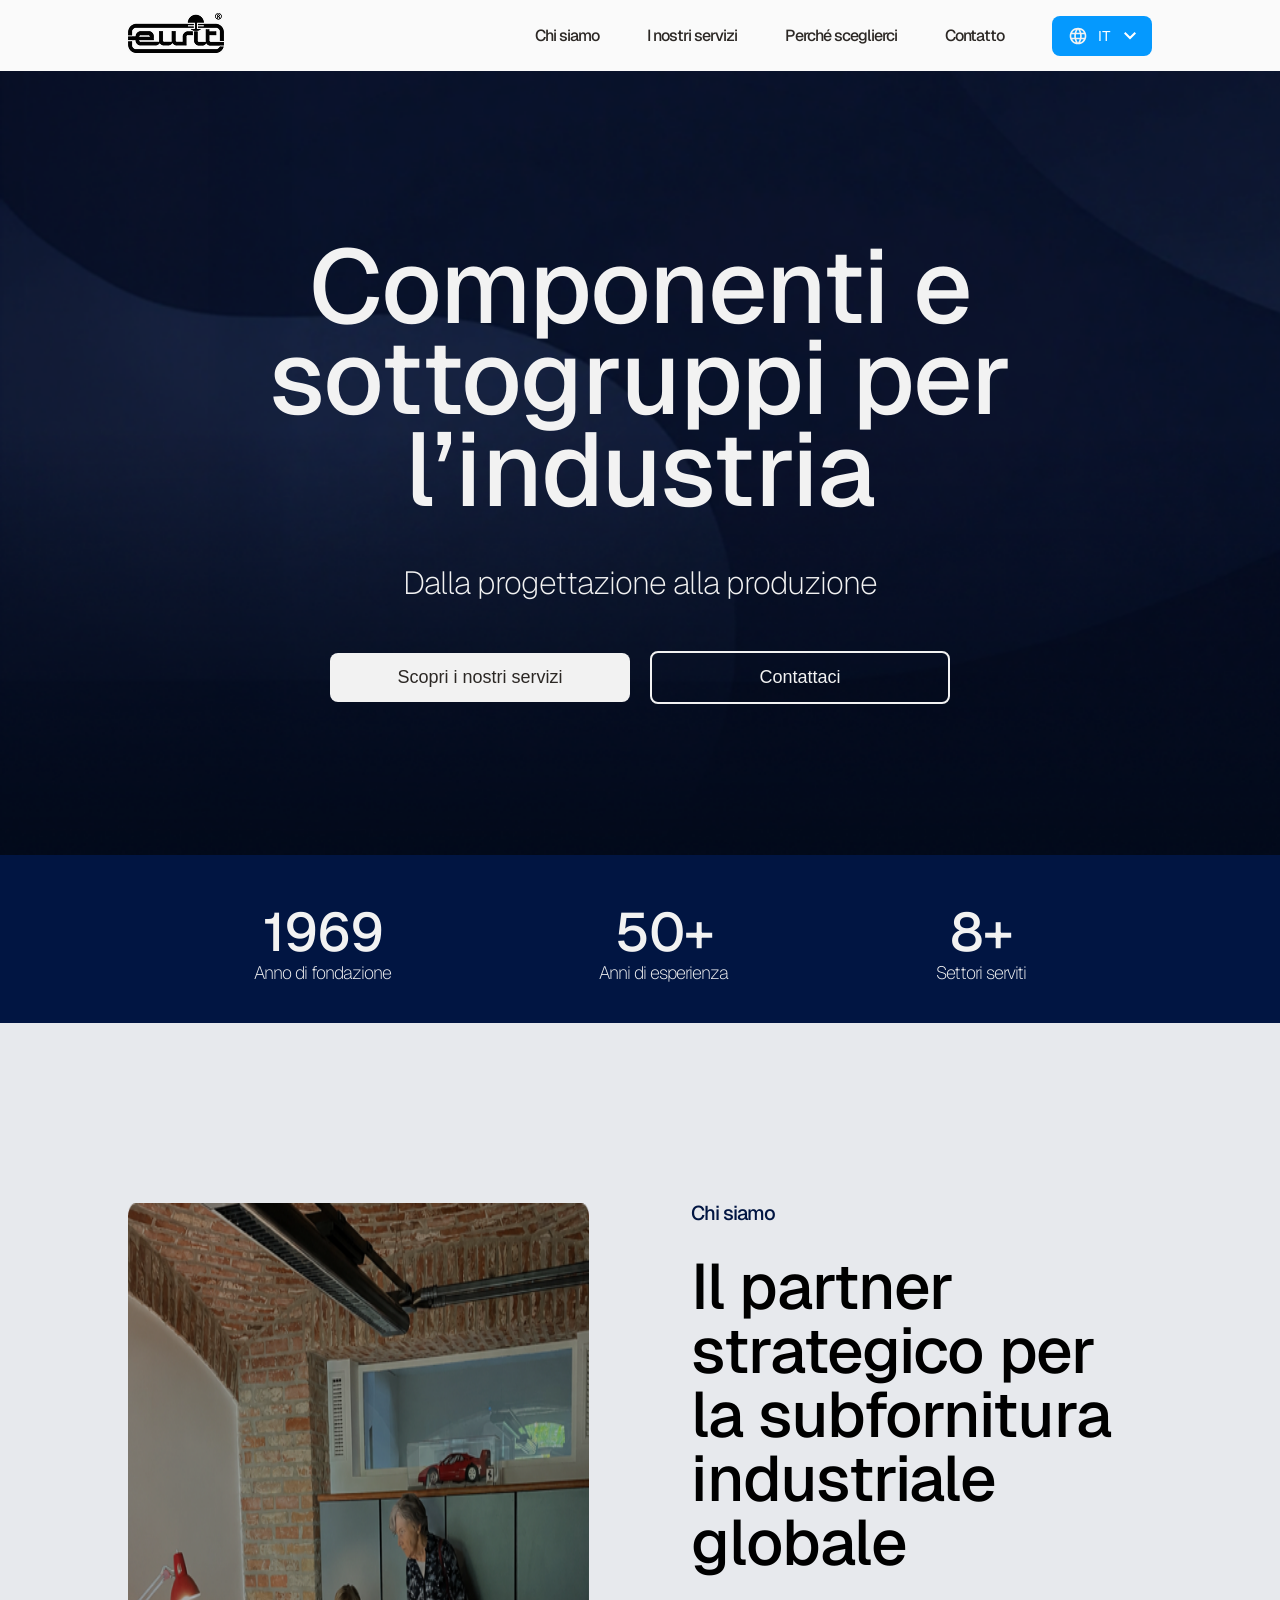
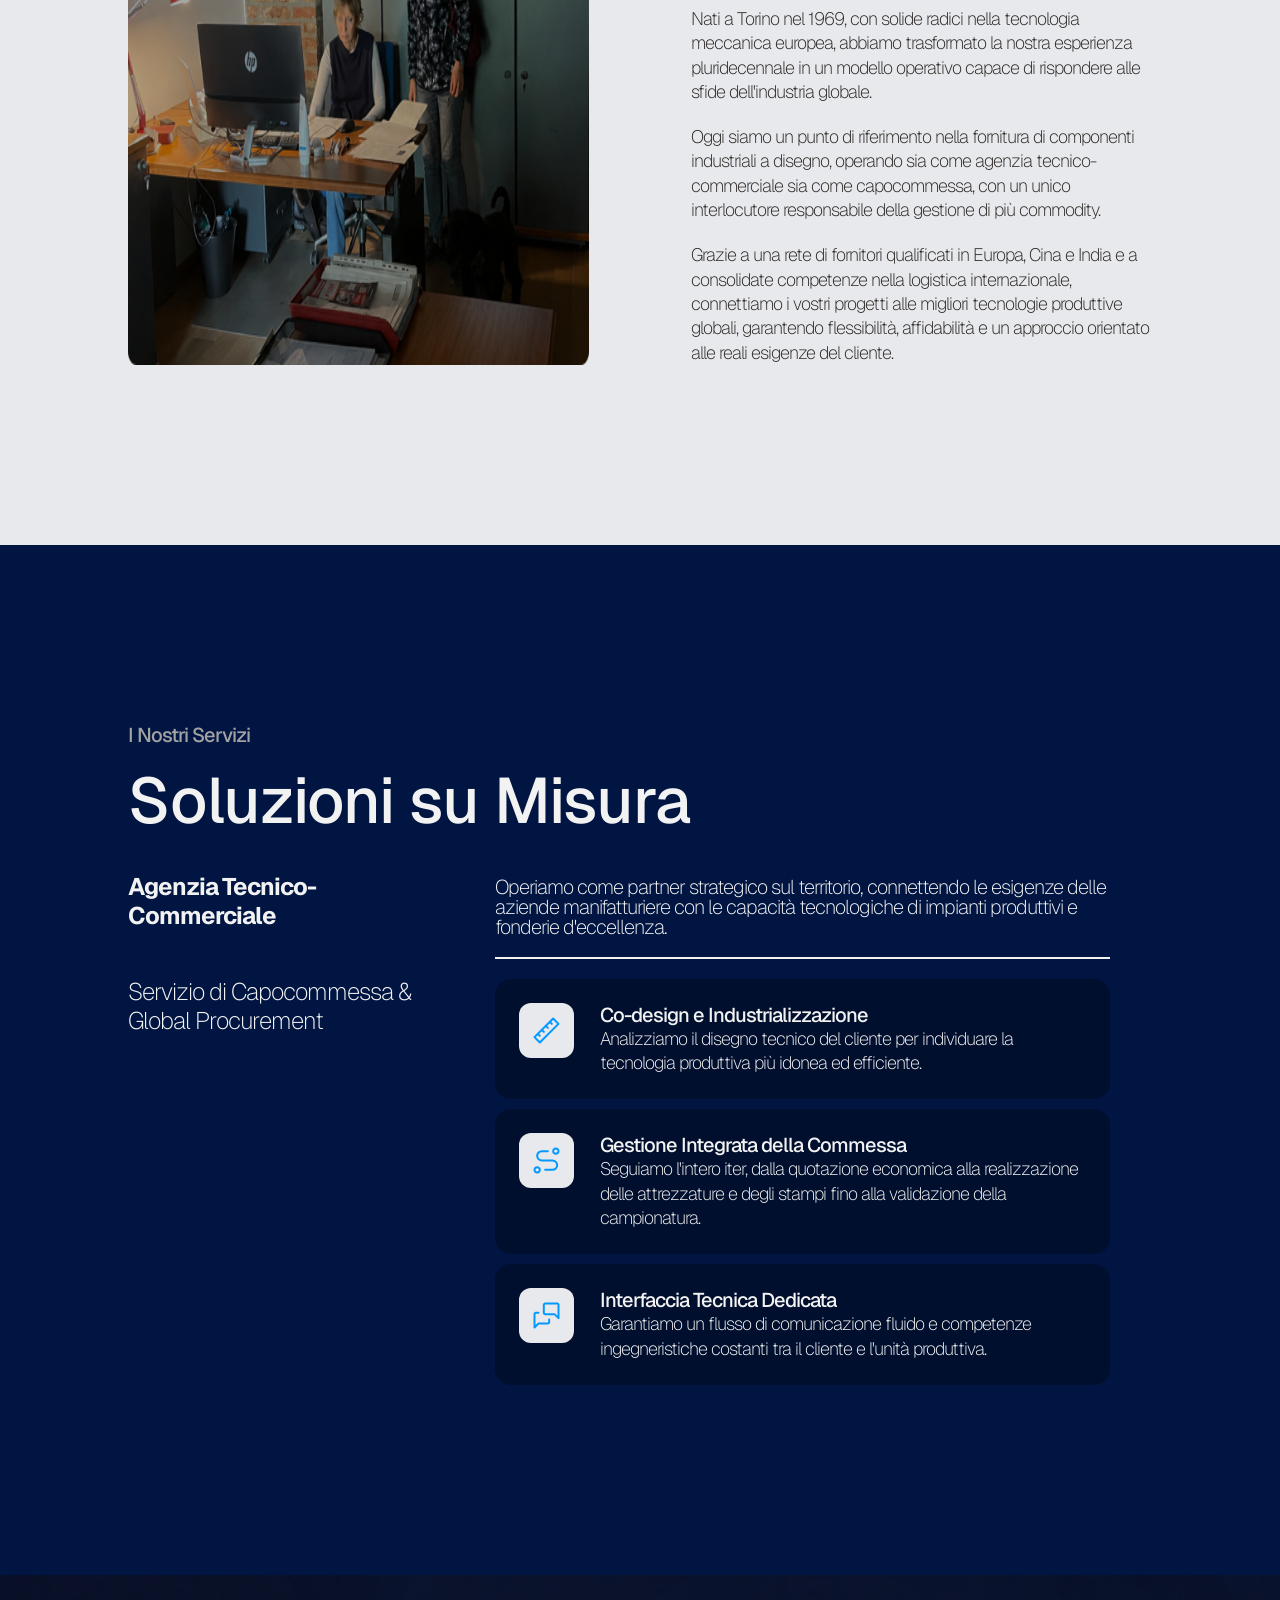
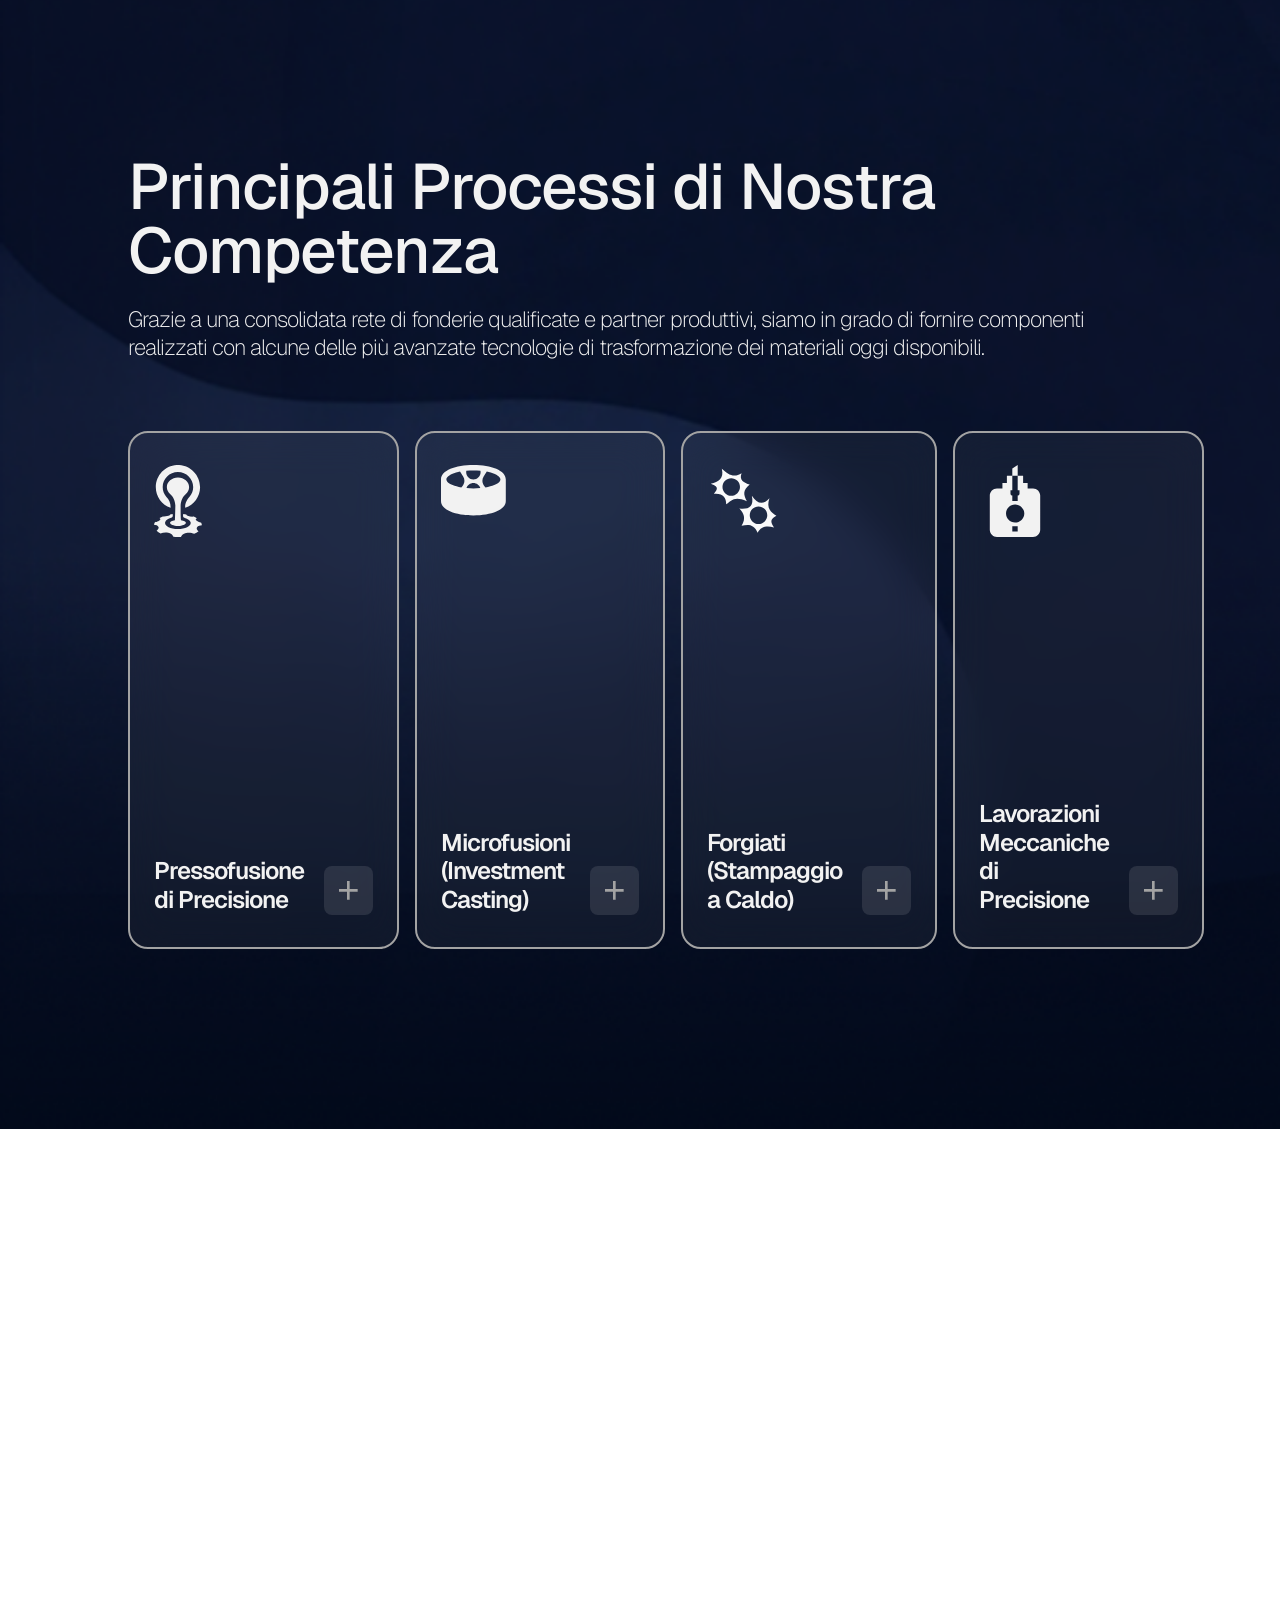
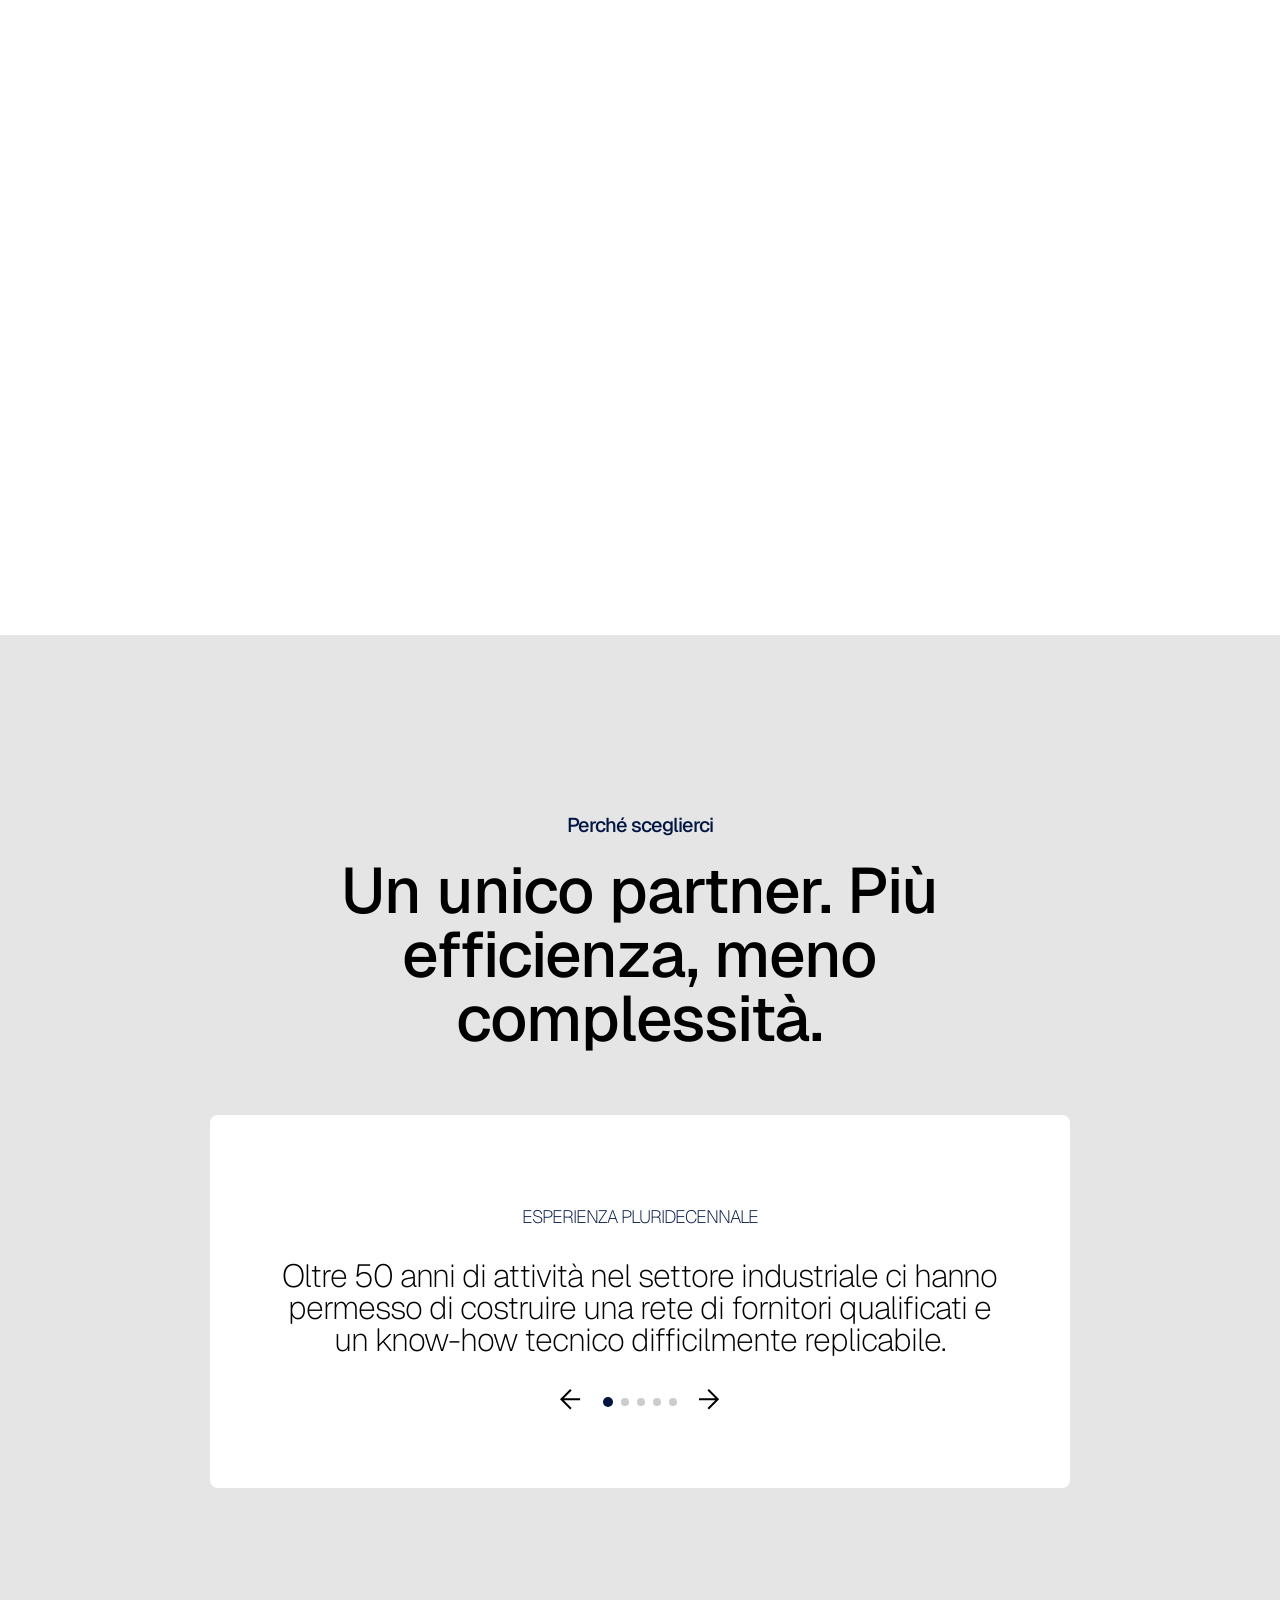
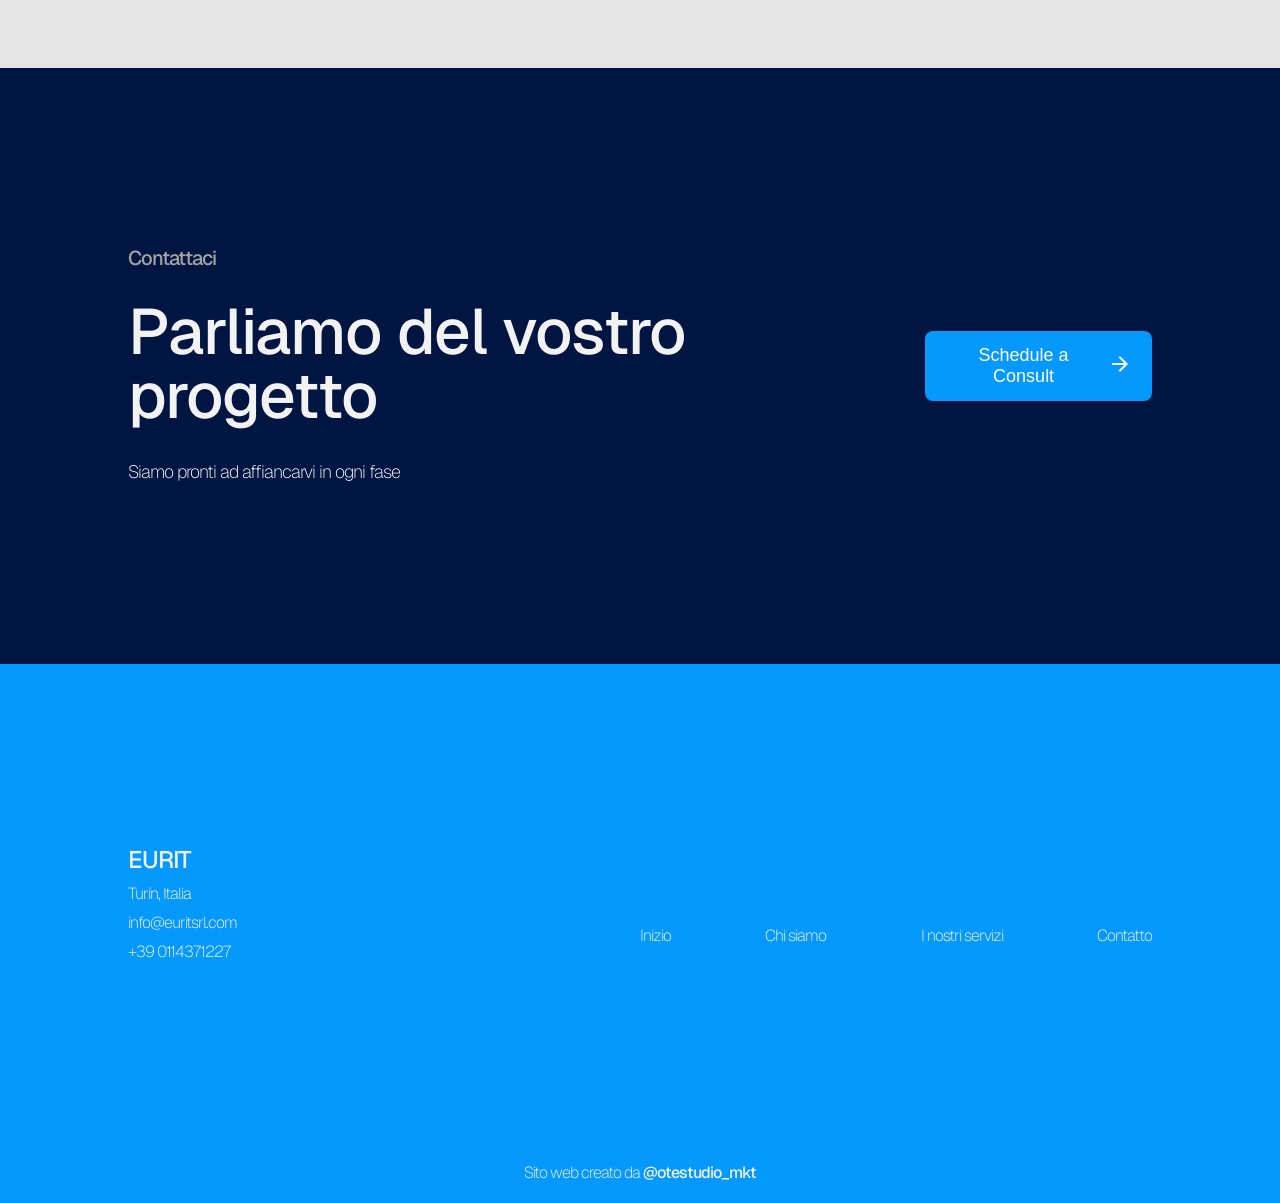
==== commit 7ae4295c: "fix" ====
--- a/index.html
+++ b/index.html
@@ -1129,7 +1129,7 @@
         <ul>
             <li><a href="/" data-i18n="nav.home"></a></li>
             <li><a href="#about" data-i18n="nav.about"></a></li>
-            <li><a href="#settori" data-i18n="nav.sector"></a></li>
+            <li><a href="#our-services" data-i18n="nav.services"></a></li>
             <li><a href="#conttato" data-i18n="nav.contact"></a></li>
         </ul>
     </footer>
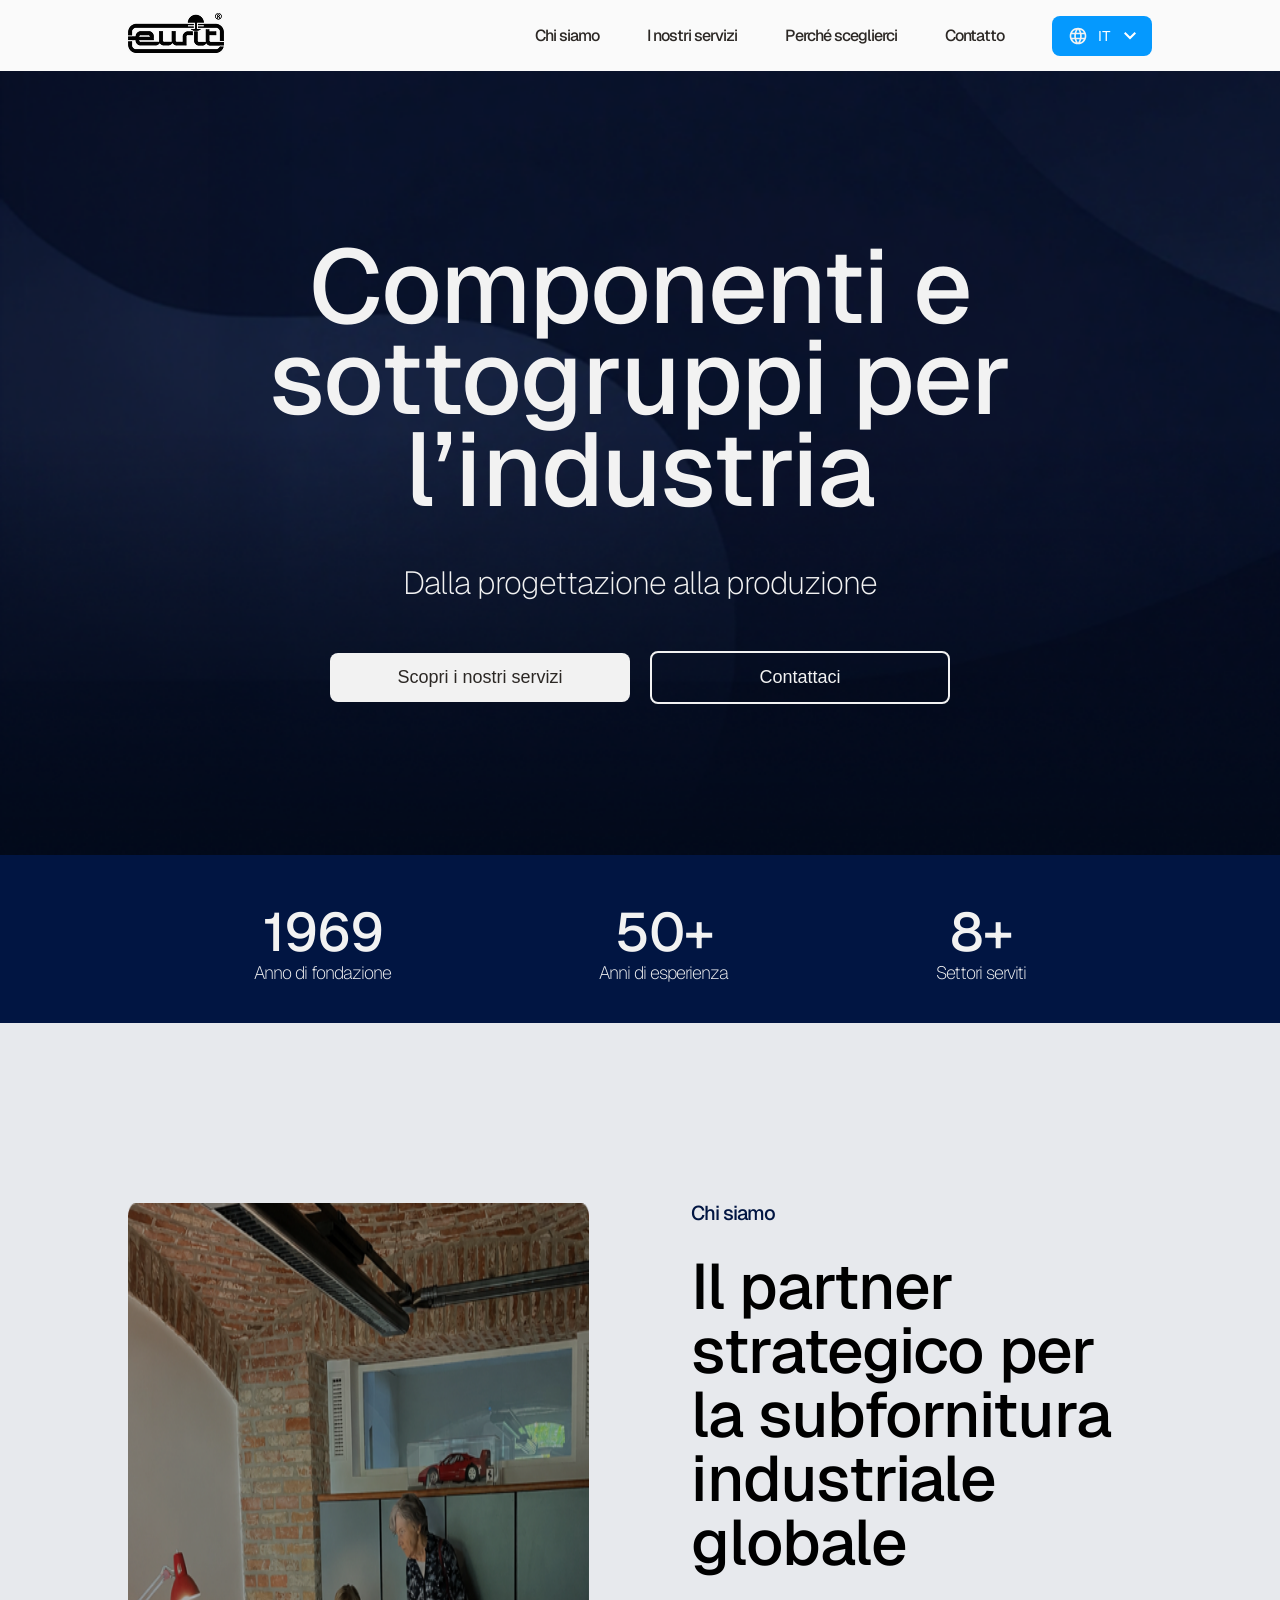
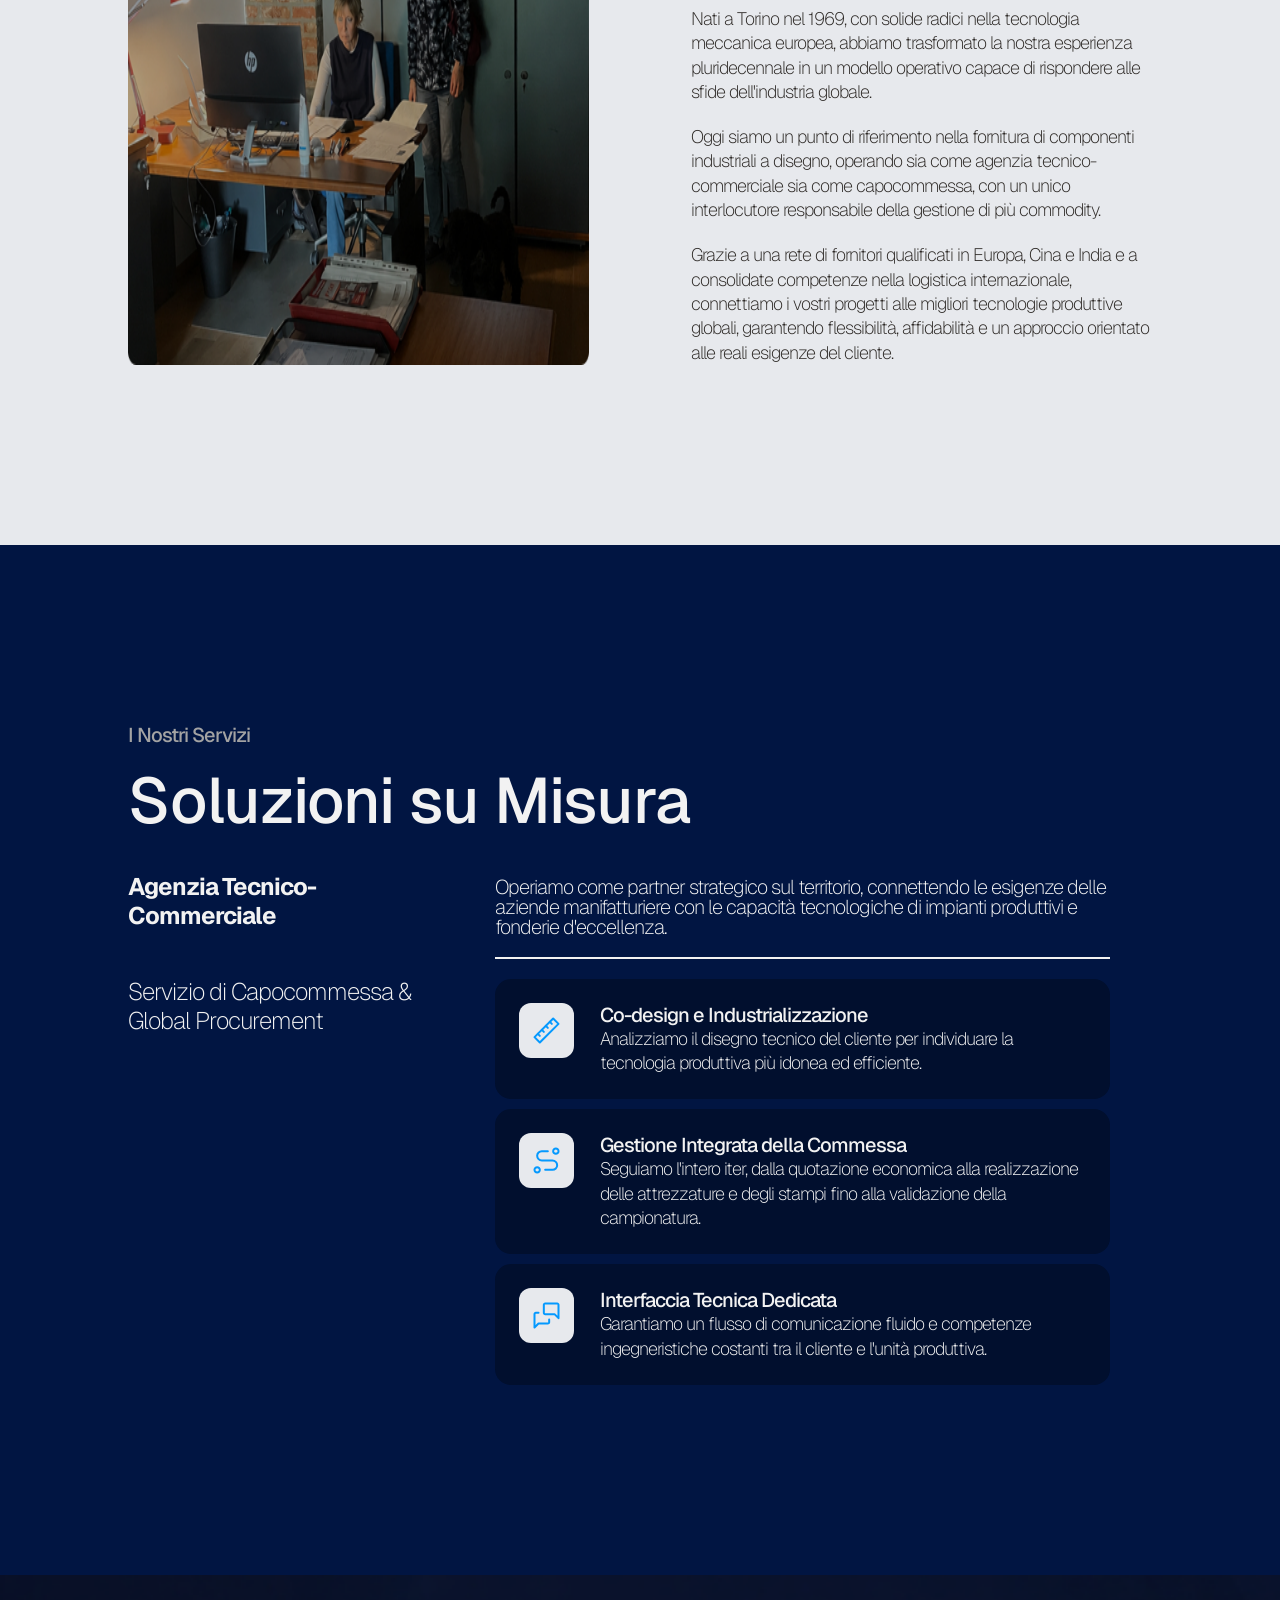
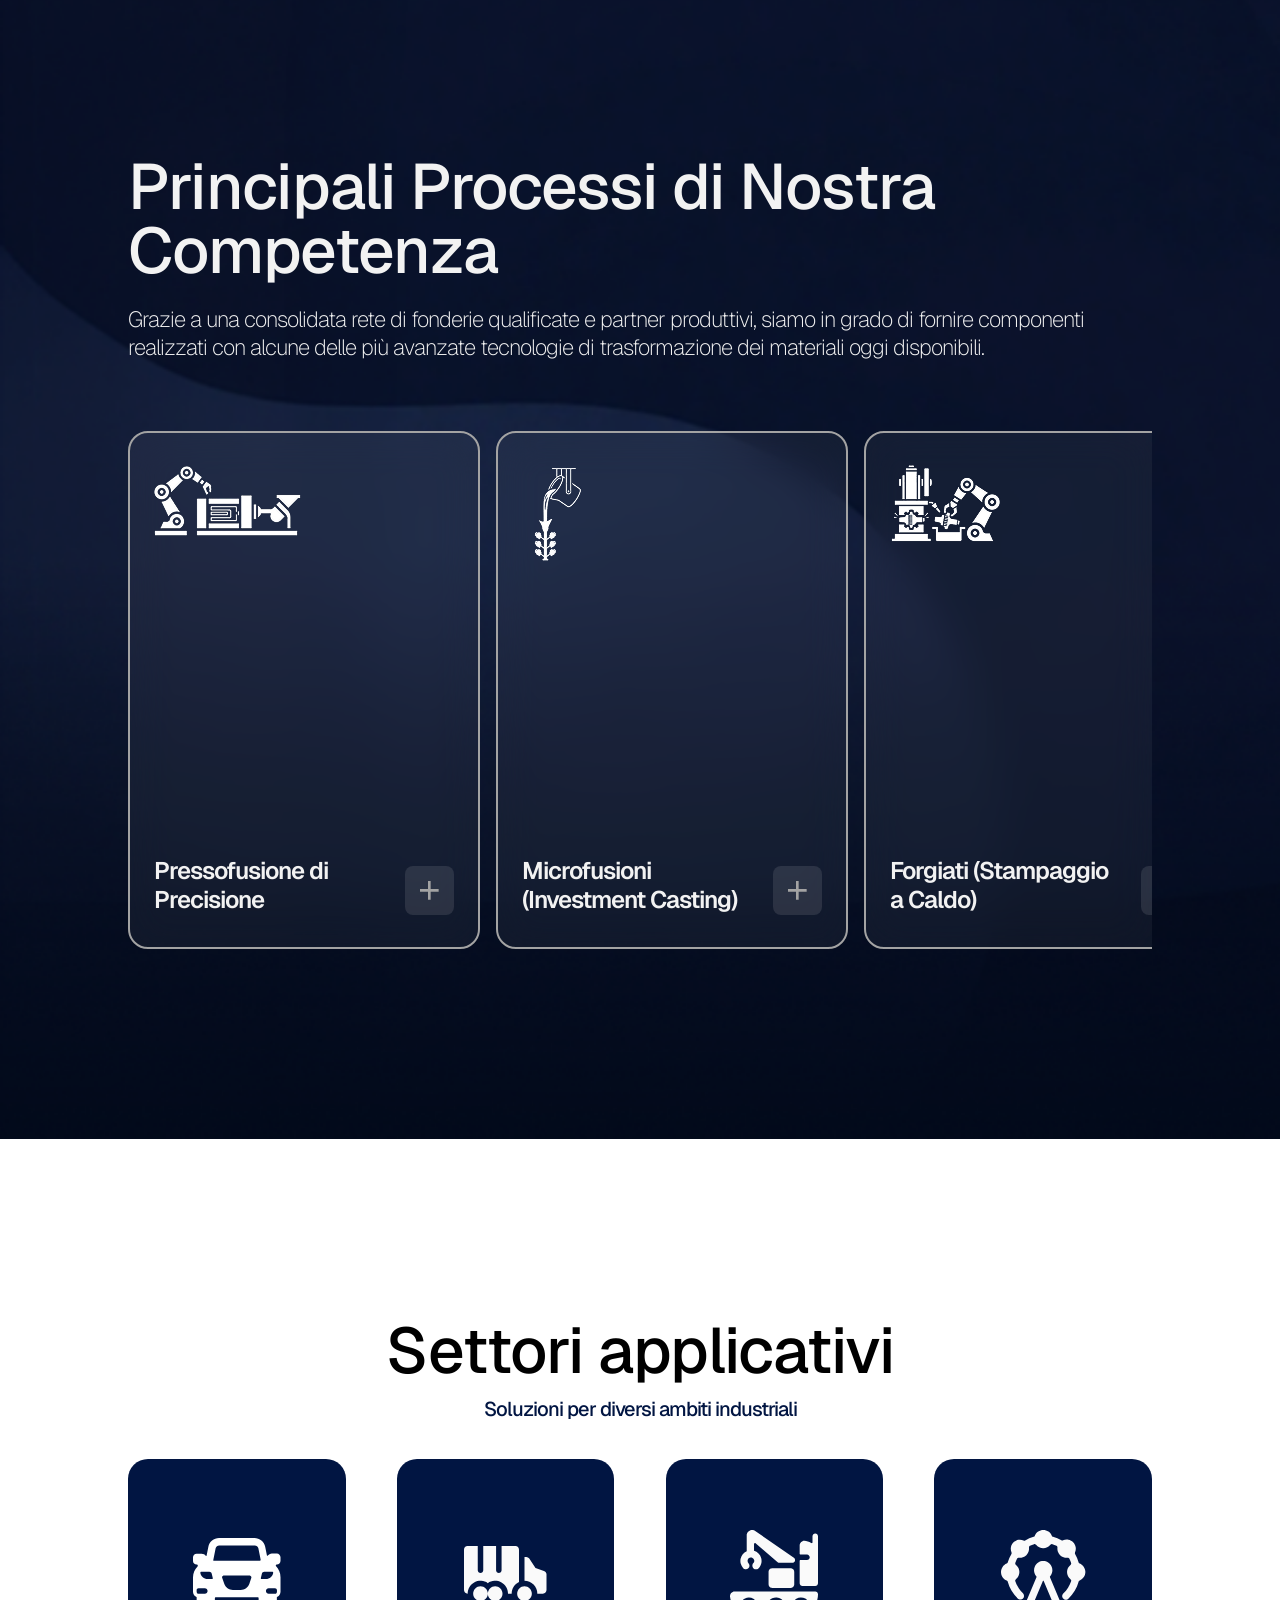
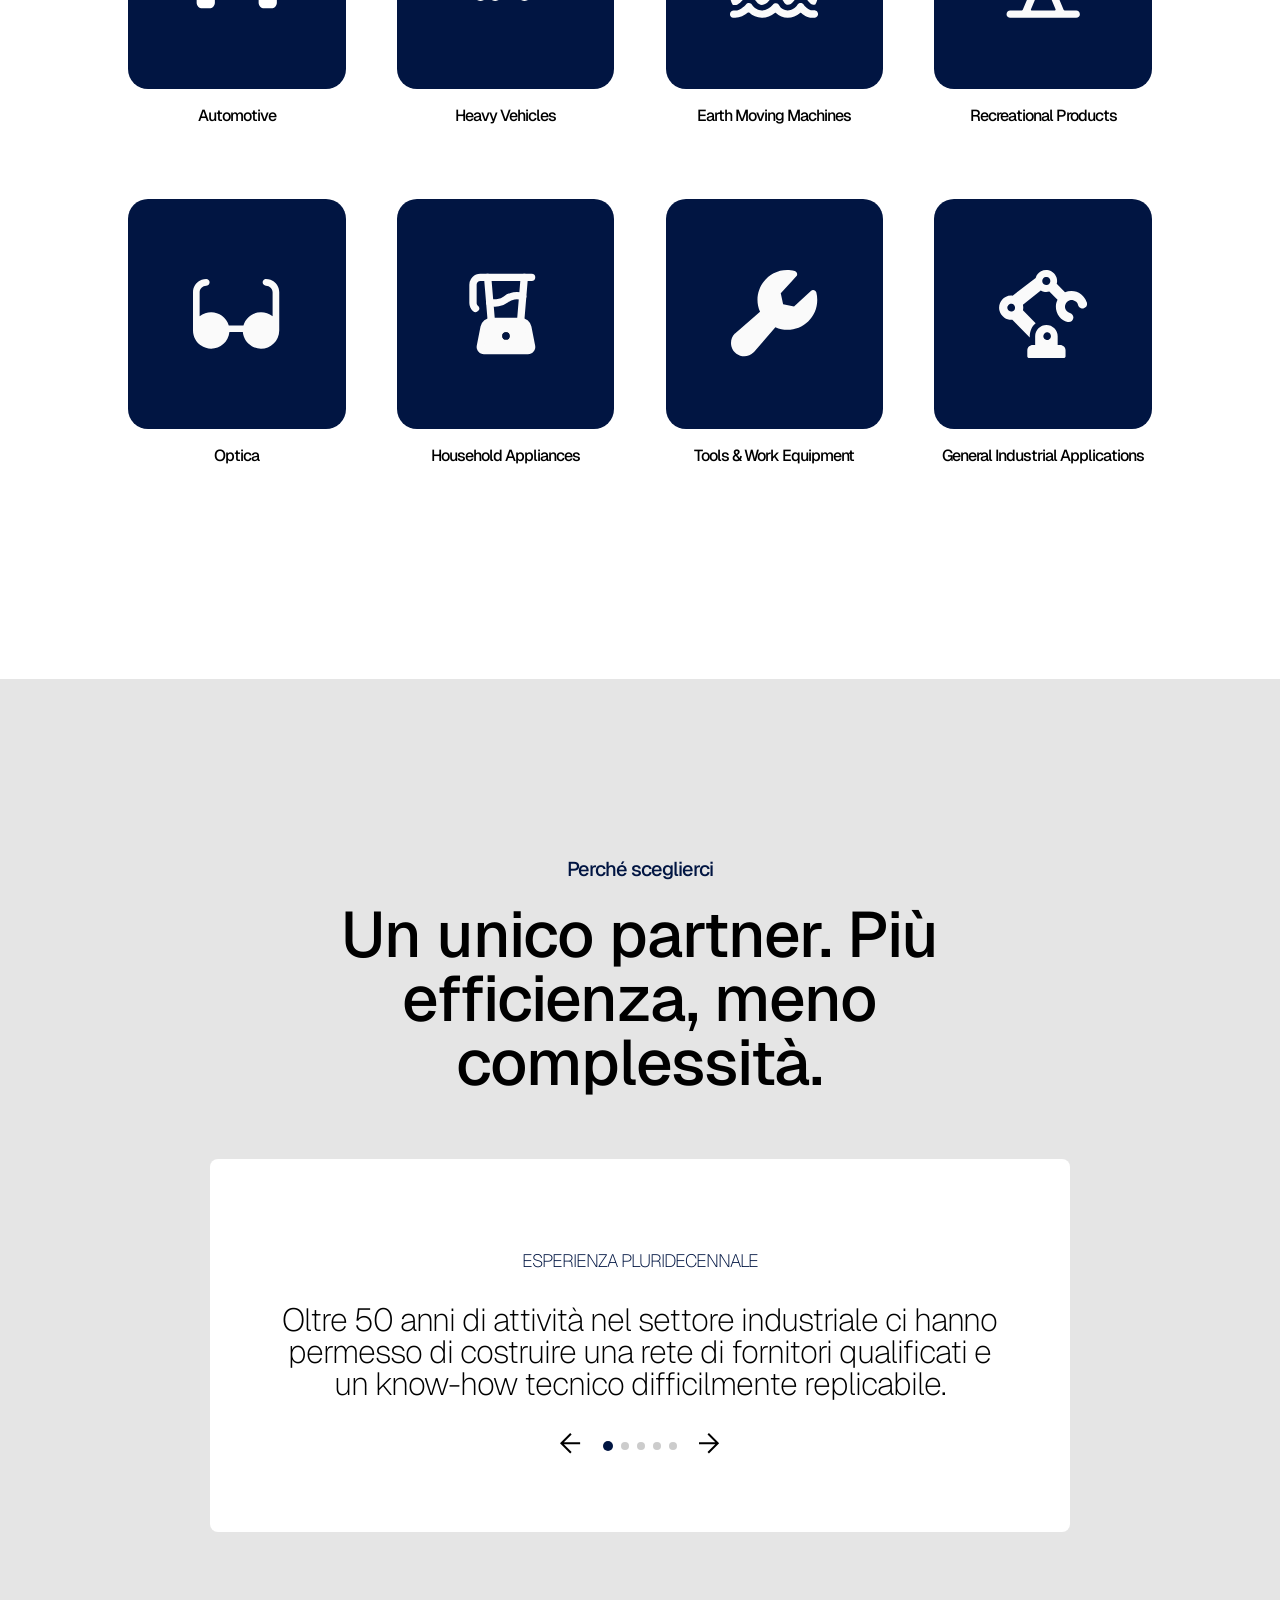
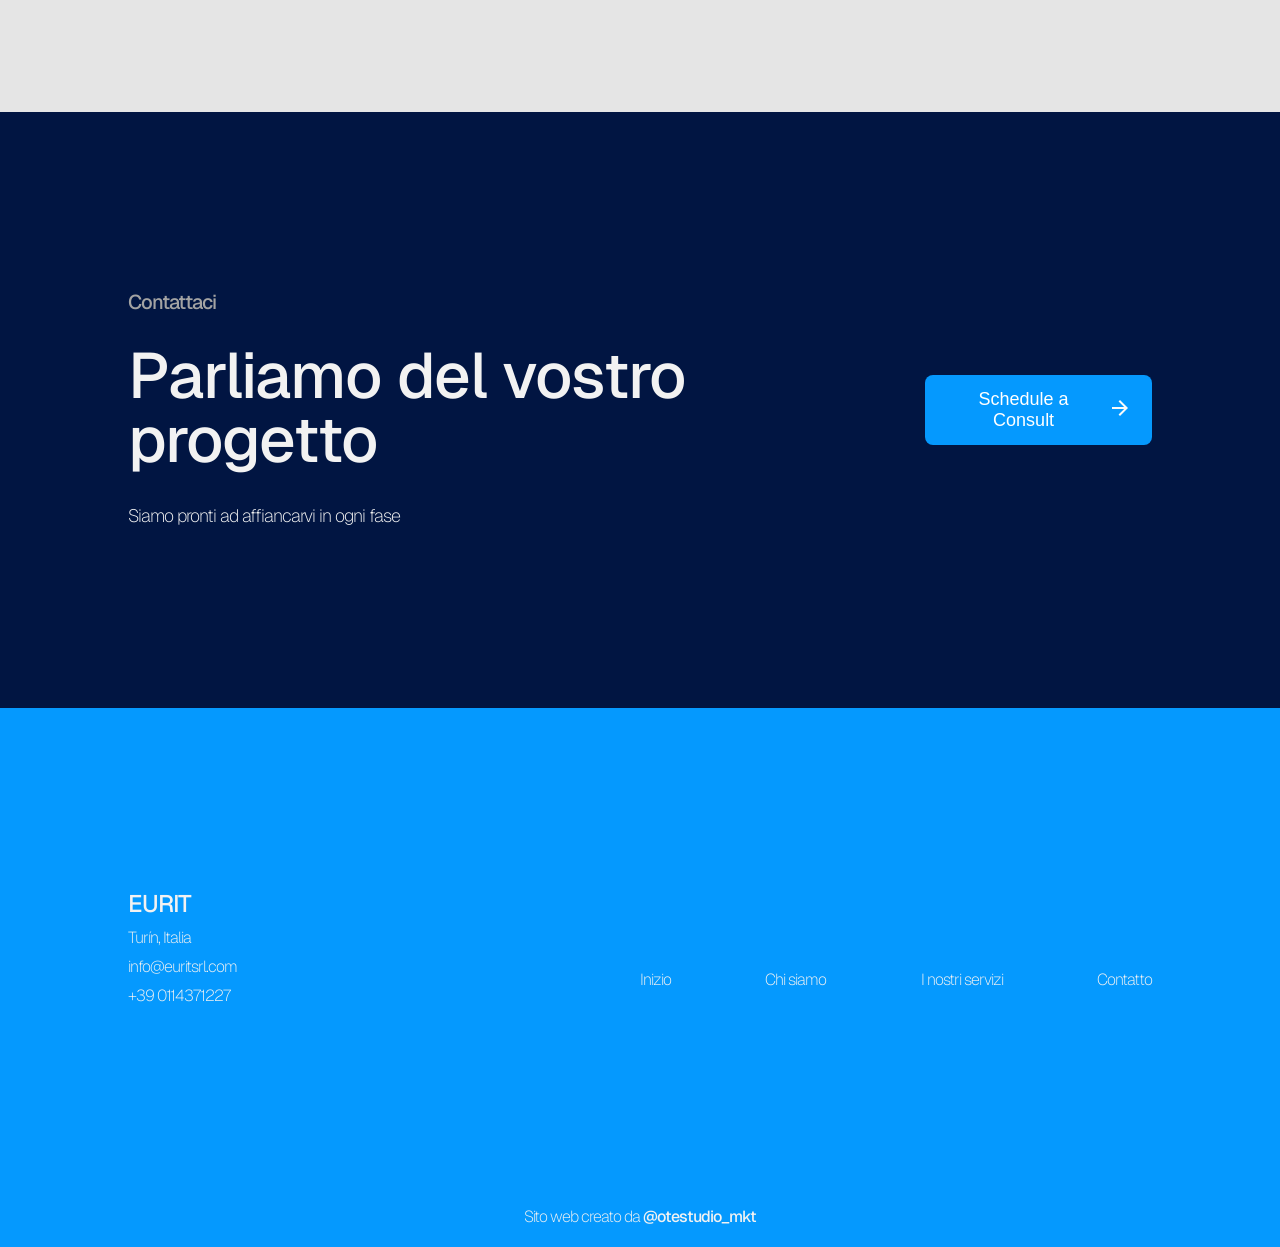
==== commit 3b55e314: "fix" ====
--- a/index.html
+++ b/index.html
@@ -593,11 +593,7 @@
         <main>
             <article>
                 <div>
-                    <svg width="48" height="72" viewBox="0 0 48 72" fill="none" xmlns="http://www.w3.org/2000/svg">
-                        <path
-                            d="M31.9351 57.8514C31.9351 59.3409 28.3736 61.0626 23.9801 61.0626C19.5867 61.0626 16.0251 59.3409 16.0251 57.8514C16.0251 56.7308 18.0333 55.7689 20.9007 55.3615C21.1249 52.199 21.3457 40.6114 21.3457 40.6114C21.2139 35.7739 19.0254 31.3402 16.3445 29.15C14.1799 27.3795 12.8384 24.8677 12.8664 22.0885C12.9123 16.7941 17.8889 12.5338 23.9801 12.5338C30.074 12.5338 35.0508 16.7941 35.0937 22.0885C35.1184 24.8677 33.7804 27.3795 31.6158 29.15C28.9384 31.3402 26.743 35.7739 26.6144 40.6114C26.6144 40.6114 26.5572 53.5567 27.0629 55.3615C29.9243 55.7689 31.9351 56.7308 31.9351 57.8514ZM0 59.8288C0.0733294 58.8916 0.436198 58.0541 0.905982 57.1974C2.90071 56.8538 8.38083 55.1803 5.57906 52.937C6.56187 52.3651 7.78873 51.8061 8.80205 51.3911C11.9397 51.5251 13.9103 51.1507 15.6487 50.2616C16.048 49.969 16.3215 49.6728 16.318 49.3733C17.0379 49.246 17.8247 49.1424 18.6023 49.0373C19.1863 51.4237 18.4184 52.4212 17.1413 52.8346C14.1569 53.7079 11.8999 55.1458 11.2491 56.9102C9.93222 60.4801 15.4648 63.9689 23.8771 63.9689C32.2922 63.9689 37.8248 60.48 36.5108 56.9102C35.8749 55.1891 33.7075 53.7794 30.8306 52.8999C29.0645 52.3557 28.7131 51.3565 29.2524 49.0373C30.2942 49.1503 31.3899 49.3239 32.3292 49.4812C32.4995 50.2304 33.043 50.4782 33.6153 50.8016C35.7284 51.626 37.8861 51.811 39.694 51.613C40.7699 52.0511 41.8046 52.6041 42.835 53.2173C39.2108 55.5005 45.6592 57.3695 47.2223 57.6605C47.6289 58.484 47.813 59.3845 47.8671 60.3475C46.0996 60.4437 44.1099 60.7884 43.0312 62.1613C42.0903 64.0439 43.3836 65.3417 44.5545 66.2521C43.1842 67.3093 41.7958 68.1829 40.2253 68.8559C36.7189 67.186 29.0677 66.7081 26.9224 71.9167C24.479 72.0458 21.975 72.0394 19.379 71.793C17.6405 66.7581 10.5375 66.8894 6.49036 68.3962C5.17211 67.6748 3.6585 66.6936 2.5913 65.6969C3.71783 64.8456 4.5071 63.9127 4.69155 62.6182C4.27844 60.4138 1.55489 59.9074 0 59.8288ZM39.1784 22.0421C39.1784 13.7056 32.4213 6.9217 23.9379 6.9217C15.4552 6.9217 8.69794 13.7055 8.69794 22.0421C8.69794 25.5963 9.95671 29.0481 12.241 31.7694C15.3421 34.8615 16.7764 38.6681 16.6037 42.8542C7.80441 39.8057 1.85745 31.4917 1.80833 22.1652C1.74395 10.5067 11.1114 0.56658 22.6852 0.00787646C23.4947 0.00843896 24.3839 -0.0101235 25.1877 0.00787646C36.7649 0.566439 46.129 10.5067 46.0681 22.1652C46.0155 31.4918 40.072 39.8057 31.2728 42.8542C31.2728 42.8542 30.0228 38.0971 35.5421 31.868C37.9162 29.0479 39.1784 25.5961 39.1784 22.0421Z"
-                            fill="#F2F2F2" />
-                    </svg>
+                    <img src="images/proceso-1.png" alt="">
                 </div>
                 <div class="footer">
                     <h4 data-i18n="processes.card1.title"></h4>
@@ -611,11 +607,7 @@
             </article>
             <article>
                 <div>
-                    <svg width="65" height="51" viewBox="0 0 65 51" fill="none" xmlns="http://www.w3.org/2000/svg">
-                        <path
-                            d="M32.4 0C50.2988 0 64.8 5.4 64.8 14.4V36C64.8 45 50.2988 50.4 32.4 50.4C14.5012 50.4 0 45 0 36V14.4C0 5.4 14.5012 0 32.4 0ZM59.4 14.4C59.4 13.2863 58.5 11.0362 53.2125 8.7975C51.12 7.90875 48.6113 7.1775 45.7875 6.615L42.66 11.52C41.8388 12.8137 41.4 14.31 41.4 15.84C41.4 17.8088 42.12 19.71 43.4363 21.1838L44.5387 22.4212C47.8912 21.8362 50.8275 21.015 53.2238 20.0025C58.5225 17.7637 59.4113 15.5138 59.4113 14.4H59.4ZM39.285 23.0962C38.385 20.1487 35.64 18 32.4 18C29.16 18 26.4037 20.1487 25.515 23.0962C27.6975 23.2875 30.0038 23.4 32.4 23.4C34.7963 23.4 37.1025 23.2987 39.285 23.0962ZM19.0125 6.615C16.1775 7.1775 13.68 7.92 11.5875 8.7975C6.28875 11.0362 5.4 13.2863 5.4 14.4C5.4 15.5138 6.3 17.7637 11.5875 20.0025C13.9838 21.015 16.92 21.8362 20.2725 22.4212L21.375 21.1838C22.68 19.71 23.4113 17.8088 23.4113 15.84C23.4113 14.31 22.9725 12.8137 22.1513 11.52L19.0125 6.615ZM25.3463 5.715C25.245 6.19875 25.1888 6.69375 25.1888 7.2C25.1888 11.1713 28.4175 14.4 32.3888 14.4C36.36 14.4 39.5888 11.1713 39.5888 7.2C39.5888 6.69375 39.5325 6.1875 39.4313 5.715C37.2038 5.5125 34.8413 5.4 32.3888 5.4C29.9363 5.4 27.5738 5.5125 25.3463 5.715Z"
-                            fill="#F2F2F2" />
-                    </svg>
+                    <img src="images/proceso-2.png" alt="">
                 </div>
                 <div class="footer">
                     <h4 data-i18n="processes.card2.title"></h4>
@@ -629,18 +621,7 @@
             </article>
             <article>
                 <div>
-                    <svg width="72" height="72" viewBox="0 0 72 72" fill="none" xmlns="http://www.w3.org/2000/svg">
-                        <g clip-path="url(#clip0_382_557)">
-                            <path
-                                d="M14.8219 3.69556C17.1703 13.5112 11.6691 17.0156 3.79688 18.6468C13.7419 22.064 8.95641 25.4531 6.88922 28.8562C16.1719 28.139 19.1953 32.4843 19.1812 39.3046C24.3141 36.4781 26.4375 30.5437 39.8672 36.2671C36.5766 30.2062 35.3812 25.6781 42.7219 19.6031C37.1391 17.6062 31.8937 15.3562 34.5516 8.18853C26.6344 13.5112 20.6438 8.96478 14.8219 3.69556ZM24.2297 13.2426C26.5499 13.2437 28.7747 14.1662 30.4149 15.8072C32.0552 17.4482 32.9766 19.6735 32.9766 21.9937C32.9754 24.3132 32.0535 26.5373 30.4134 28.1774C28.7733 29.8175 26.5492 30.7394 24.2297 30.7406C21.9102 30.7394 19.6861 29.8175 18.0459 28.1774C16.4058 26.5373 15.4839 24.3132 15.4828 21.9937C15.4828 19.6735 16.4042 17.4482 18.0445 15.8072C19.6847 14.1662 21.9095 13.2437 24.2297 13.2426ZM44.8453 30.6843C47.2781 42.1171 41.3297 44.4656 32.3297 43.5093C36.675 47.9952 39.3891 53.0718 34.5938 60.8202C40.9641 59.2452 47.0391 58.9077 50.6109 67.8234C53.775 61.3406 59.7234 60.4546 67.0219 62.3812C64.5047 58.4859 61.6781 54.5906 69.3984 50.7374C64.1953 47.1515 58.95 43.6077 62.4516 33.2296C56.0812 40.4015 50.2594 38.8687 44.8453 30.6843ZM51.5109 41.4702C53.8304 41.4714 56.0546 42.3933 57.6947 44.0334C59.3348 45.6735 60.2567 47.8976 60.2578 50.2171C60.2567 52.5366 59.3348 54.7607 57.6947 56.4009C56.0546 58.041 53.8304 58.9629 51.5109 58.964C49.1915 58.9629 46.9673 58.041 45.3272 56.4009C43.6871 54.7607 42.7652 52.5366 42.7641 50.2171C42.7652 47.8976 43.6871 45.6735 45.3272 44.0334C46.9673 42.3933 49.1915 41.4714 51.5109 41.4702Z"
-                                fill="#FAFAFA" />
-                        </g>
-                        <defs>
-                            <clipPath id="clip0_382_557">
-                                <rect width="72" height="72" fill="white" />
-                            </clipPath>
-                        </defs>
-                    </svg>
+                    <img src="images/proceso-3.png" alt="">
                 </div>
                 <div class="footer">
                     <h4 data-i18n="processes.card3.title"></h4>
@@ -654,23 +635,26 @@
             </article>
             <article>
                 <div>
-                    <svg width="72" height="72" viewBox="0 0 72 72" fill="none" xmlns="http://www.w3.org/2000/svg">
-                        <g clip-path="url(#clip0_382_1335)">
-                            <path
-                                d="M38.688 0V10.8H33.312V25.2H31.488V28.8C31.488 29.808 32.304 30.624 33.312 30.624V36H38.688V30.624C39.696 30.624 40.512 29.808 40.512 28.8V25.2H38.688V10.8H44.112V18H48.624V23.424H54C57.984 23.424 61.2 26.64 61.2 30.624V64.8C61.2 68.784 57.984 72 54 72H18C14.016 72 10.8 68.784 10.8 64.8V30.624C10.8 26.64 14.016 23.424 18 23.424H23.424V18H27.888V10.8H33.312V3.6L38.688 0ZM38.688 61.2H33.312V66.624H38.688V61.2ZM36 39.6C31.008 39.6 27.024 43.632 27.024 48.624C27.024 53.568 31.008 57.6 36 57.6C37.2066 57.6394 38.4089 57.4358 39.5352 57.0012C40.6616 56.5667 41.689 55.9101 42.5565 55.0705C43.424 54.2308 44.1138 53.2254 44.5849 52.1138C45.056 51.0022 45.2988 49.8073 45.2988 48.6C45.2988 47.3927 45.056 46.1978 44.5849 45.0862C44.1138 43.9747 43.424 42.9692 42.5565 42.1295C41.689 41.2899 40.6616 40.6333 39.5352 40.1988C38.4089 39.7642 37.2066 39.5606 36 39.6Z"
-                                fill="#F2F2F2" />
-                        </g>
-                        <defs>
-                            <clipPath id="clip0_382_1335">
-                                <rect width="72" height="72" fill="white" />
-                            </clipPath>
-                        </defs>
-                    </svg>
-
+                    <img src="images/proceso-4.png" alt="">
                 </div>
                 <div class="footer">
                     <h4 data-i18n="processes.card4.title"></h4>
                     <div class="btn" data-modal-target="modal-4">
+                        <svg width="19" height="19" viewBox="0 0 19 19" fill="none" xmlns="http://www.w3.org/2000/svg">
+                            <path d="M18.6667 10.6667H10.6667V18.6667H8V10.6667H0V8H8V0H10.6667V8H18.6667V10.6667Z"
+                                fill="#A3A3A3" />
+                        </svg>
+                    </div>
+                </div>
+            </article>
+
+            <article>
+                <div>
+                    <img src="images/proceso-5.png" alt="">
+                </div>
+                <div class="footer">
+                    <h4 data-i18n="processes.card5.title"></h4>
+                    <div class="btn" data-modal-target="modal-5">
                         <svg width="19" height="19" viewBox="0 0 19 19" fill="none" xmlns="http://www.w3.org/2000/svg">
                             <path d="M18.6667 10.6667H10.6667V18.6667H8V10.6667H0V8H8V0H10.6667V8H18.6667V10.6667Z"
                                 fill="#A3A3A3" />
@@ -902,28 +886,47 @@
                                 <svg width="55" height="55" viewBox="0 0 55 55" fill="none"
                                     xmlns="http://www.w3.org/2000/svg">
                                     <rect width="55" height="55" rx="12" fill="#E7E9ED" />
-                                    <g clip-path="url(#clip0_398_2902)">
-                                        <path
-                                            d="M39.1024 20.9549C38.8388 20.4984 38.4582 20.1204 38 19.8598H38.044L29.044 14.5531C28.5846 14.2998 28.0686 14.167 27.544 14.167C27.0194 14.167 26.5034 14.2998 26.044 14.5531L17.044 19.8598C16.0907 20.3838 15.5 21.3771 15.5 22.4558V32.1691C15.5011 32.7007 15.6449 33.2222 15.9165 33.6791C16.1882 34.136 16.5776 34.5115 17.044 34.7664L26.044 40.4598C26.4902 40.7048 26.991 40.8332 27.5 40.8332C28.009 40.8332 28.5098 40.7048 28.956 40.4598L37.956 34.7664C38.9093 34.2424 39.5 33.2478 39.5 32.1691V22.4571C39.5033 21.93 39.3661 21.4114 39.1024 20.9549Z"
-                                            stroke="#0599FE" stroke-width="2" stroke-linecap="round"
-                                            stroke-linejoin="round" />
-                                        <path
-                                            d="M23.5 27.5C23.5 28.5609 23.9214 29.5783 24.6716 30.3284C25.4217 31.0786 26.4391 31.5 27.5 31.5C28.5609 31.5 29.5783 31.0786 30.3284 30.3284C31.0786 29.5783 31.5 28.5609 31.5 27.5C31.5 26.4391 31.0786 25.4217 30.3284 24.6716C29.5783 23.9214 28.5609 23.5 27.5 23.5C26.4391 23.5 25.4217 23.9214 24.6716 24.6716C23.9214 25.4217 23.5 26.4391 23.5 27.5Z"
-                                            stroke="#0599FE" stroke-width="2" stroke-linecap="round"
-                                            stroke-linejoin="round" />
-                                    </g>
-                                    <defs>
-                                        <clipPath id="clip0_398_2902">
-                                            <rect width="32" height="32" fill="white"
-                                                transform="translate(11.5 11.5)" />
-                                        </clipPath>
-                                    </defs>
-                                </svg>
-
+                                    <path
+                                        d="M35.98 25.0248L39.0632 25.5288C39.1853 25.5489 39.2962 25.6118 39.3763 25.7061C39.4563 25.8005 39.5001 25.9203 39.5 26.044V28.9128C39.4999 29.0356 39.4566 29.1544 39.3776 29.2483C39.2986 29.3422 39.1889 29.4053 39.068 29.4264L35.98 29.9688C35.8019 30.5896 35.5571 31.1821 35.2456 31.7464L37.0712 34.2808C37.144 34.3814 37.1785 34.5047 37.1685 34.6284C37.1585 34.7522 37.1048 34.8683 37.0168 34.956L34.988 36.9848C34.9013 37.0718 34.7867 37.1255 34.6644 37.1363C34.542 37.1471 34.4198 37.1145 34.3192 37.044L31.7592 35.2472C31.1923 35.5619 30.5924 35.8131 29.9704 35.996L29.4264 39.0696C29.4049 39.1905 29.3415 39.3 29.2472 39.3787C29.153 39.4574 29.034 39.5004 28.9112 39.5H26.044C25.9207 39.5001 25.8013 39.4564 25.7073 39.3767C25.6132 39.297 25.5505 39.1865 25.5304 39.0648L25.02 36.0072C24.3954 35.8263 23.7928 35.5768 23.2232 35.2632L20.6824 37.044C20.5818 37.1145 20.4596 37.1471 20.3372 37.1363C20.2149 37.1255 20.1003 37.0718 20.0136 36.9848L17.9832 34.956C17.897 34.8681 17.8442 34.7528 17.834 34.6301C17.8237 34.5074 17.8567 34.385 17.9272 34.284L19.724 31.772C19.407 31.1997 19.1547 30.5938 18.972 29.9656L15.9304 29.4264C15.8098 29.405 15.7005 29.3418 15.6218 29.2479C15.5431 29.1539 15.5 29.0353 15.5 28.9128V26.044C15.5 25.788 15.684 25.5704 15.9368 25.5288L18.9784 25.0216C19.1629 24.3923 19.4136 23.7907 19.7304 23.2168L17.9544 20.6792C17.8844 20.5787 17.8519 20.4568 17.8628 20.3348C17.8736 20.2129 17.927 20.0986 18.0136 20.012L20.044 17.9848C20.1313 17.8974 20.2467 17.8439 20.3697 17.8336C20.4928 17.8234 20.6155 17.8571 20.716 17.9288L23.236 19.7288C23.8045 19.4173 24.4024 19.172 25.0296 18.9928L25.5288 15.9368C25.5489 15.8147 25.6118 15.7038 25.7061 15.6237C25.8005 15.5437 25.9203 15.4999 26.044 15.5H28.9128C29.1672 15.5 29.3832 15.6824 29.428 15.932L29.9656 19.004C30.5896 19.1843 31.1869 19.4323 31.7576 19.748L34.2824 17.932C34.3828 17.859 34.506 17.8242 34.6297 17.8339C34.7535 17.8436 34.8697 17.8971 34.9576 17.9848L36.9864 20.0136C37.0732 20.1005 37.1265 20.2152 37.1371 20.3375C37.1476 20.4598 37.1147 20.582 37.044 20.6824L35.244 23.2472C35.5533 23.8125 35.7987 24.4045 35.98 25.0232V25.0248ZM23.8456 27.5C23.8456 28.4688 24.2304 29.3979 24.9155 30.0829C25.6005 30.768 26.5296 31.1528 27.4984 31.1528C28.4672 31.1528 29.3963 30.768 30.0813 30.0829C30.7664 29.3979 31.1512 28.4688 31.1512 27.5C31.1512 26.5312 30.7664 25.6021 30.0813 24.9171C29.3963 24.232 28.4672 23.8472 27.4984 23.8472C26.5296 23.8472 25.6005 24.232 24.9155 24.9171C24.2304 25.6021 23.8456 26.5312 23.8456 27.5Z"
+                                        stroke="#0599FE" stroke-width="2" />
+                                </svg>
 
                             </div>
                             <div>
                                 <p class="paragraph2" data-i18n="processes.card4.item"></p>
+                            </div>
+                        </div>
+                    </div>
+                </div>
+            </div>
+
+            <div class="modal" id="modal-5" hidden>
+                <div class="modal-content">
+                    <div class="modal-close" data-close-modal>
+                        <svg width="19" height="19" viewBox="0 0 19 19" fill="none" xmlns="http://www.w3.org/2000/svg">
+                            <path
+                                d="M1.86667 18.6667L0 16.8L7.46667 9.33333L0 1.86667L1.86667 0L9.33333 7.46667L16.8 0L18.6667 1.86667L11.2 9.33333L18.6667 16.8L16.8 18.6667L9.33333 11.2L1.86667 18.6667Z"
+                                fill="#FAFAFA" />
+                        </svg>
+                    </div>
+                    <div>
+                        <h2 class="section-title" data-i18n="processes.card5.title"></h2>
+                        <p data-i18n="processes.card5.description"></p>
+                    </div>
+                    <div class="items">
+                        <div class="item-modal">
+                            <div>
+                                <svg width="55" height="55" viewBox="0 0 55 55" fill="none"
+                                    xmlns="http://www.w3.org/2000/svg">
+                                    <rect width="55" height="55" rx="12" fill="#E7E9ED" />
+                                    <path
+                                        d="M35.98 25.0248L39.0632 25.5288C39.1853 25.5489 39.2962 25.6118 39.3763 25.7061C39.4563 25.8005 39.5001 25.9203 39.5 26.044V28.9128C39.4999 29.0356 39.4566 29.1544 39.3776 29.2483C39.2986 29.3422 39.1889 29.4053 39.068 29.4264L35.98 29.9688C35.8019 30.5896 35.5571 31.1821 35.2456 31.7464L37.0712 34.2808C37.144 34.3814 37.1785 34.5047 37.1685 34.6284C37.1585 34.7522 37.1048 34.8683 37.0168 34.956L34.988 36.9848C34.9013 37.0718 34.7867 37.1255 34.6644 37.1363C34.542 37.1471 34.4198 37.1145 34.3192 37.044L31.7592 35.2472C31.1923 35.5619 30.5924 35.8131 29.9704 35.996L29.4264 39.0696C29.4049 39.1905 29.3415 39.3 29.2472 39.3787C29.153 39.4574 29.034 39.5004 28.9112 39.5H26.044C25.9207 39.5001 25.8013 39.4564 25.7073 39.3767C25.6132 39.297 25.5505 39.1865 25.5304 39.0648L25.02 36.0072C24.3954 35.8263 23.7928 35.5768 23.2232 35.2632L20.6824 37.044C20.5818 37.1145 20.4596 37.1471 20.3372 37.1363C20.2149 37.1255 20.1003 37.0718 20.0136 36.9848L17.9832 34.956C17.897 34.8681 17.8442 34.7528 17.834 34.6301C17.8237 34.5074 17.8567 34.385 17.9272 34.284L19.724 31.772C19.407 31.1997 19.1547 30.5938 18.972 29.9656L15.9304 29.4264C15.8098 29.405 15.7005 29.3418 15.6218 29.2479C15.5431 29.1539 15.5 29.0353 15.5 28.9128V26.044C15.5 25.788 15.684 25.5704 15.9368 25.5288L18.9784 25.0216C19.1629 24.3923 19.4136 23.7907 19.7304 23.2168L17.9544 20.6792C17.8844 20.5787 17.8519 20.4568 17.8628 20.3348C17.8736 20.2129 17.927 20.0986 18.0136 20.012L20.044 17.9848C20.1313 17.8974 20.2467 17.8439 20.3697 17.8336C20.4928 17.8234 20.6155 17.8571 20.716 17.9288L23.236 19.7288C23.8045 19.4173 24.4024 19.172 25.0296 18.9928L25.5288 15.9368C25.5489 15.8147 25.6118 15.7038 25.7061 15.6237C25.8005 15.5437 25.9203 15.4999 26.044 15.5H28.9128C29.1672 15.5 29.3832 15.6824 29.428 15.932L29.9656 19.004C30.5896 19.1843 31.1869 19.4323 31.7576 19.748L34.2824 17.932C34.3828 17.859 34.506 17.8242 34.6297 17.8339C34.7535 17.8436 34.8697 17.8971 34.9576 17.9848L36.9864 20.0136C37.0732 20.1005 37.1265 20.2152 37.1371 20.3375C37.1476 20.4598 37.1147 20.582 37.044 20.6824L35.244 23.2472C35.5533 23.8125 35.7987 24.4045 35.98 25.0232V25.0248ZM23.8456 27.5C23.8456 28.4688 24.2304 29.3979 24.9155 30.0829C25.6005 30.768 26.5296 31.1528 27.4984 31.1528C28.4672 31.1528 29.3963 30.768 30.0813 30.0829C30.7664 29.3979 31.1512 28.4688 31.1512 27.5C31.1512 26.5312 30.7664 25.6021 30.0813 24.9171C29.3963 24.232 28.4672 23.8472 27.4984 23.8472C26.5296 23.8472 25.6005 24.232 24.9155 24.9171C24.2304 25.6021 23.8456 26.5312 23.8456 27.5Z"
+                                        stroke="#0599FE" stroke-width="2" />
+                                </svg>
+
+                            </div>
+                            <div>
+                                <p class="paragraph2" data-i18n="processes.card5.item"></p>
                             </div>
                         </div>
                     </div>
--- a/style.css
+++ b/style.css
@@ -505,8 +505,9 @@
 #processes main {
   display: flex;
   align-items: center;
-  justify-content: space-between;
+  overflow-x: auto;
   gap: 16px;
+  padding-bottom: 10px;
 }
 
 #processes main article h4 {
@@ -547,7 +548,8 @@
   align-items: flex-start;
   padding: 32px 24px;
   gap: 10px;
-  width: 25%;
+  flex: 0 0 300px;
+  width: 300px;
   height: 50vh;
   background: rgba(255, 255, 255, 0.05);
   border: 2px solid #A3A3A3;
@@ -622,6 +624,11 @@
   align-items: center;
   flex-wrap: wrap;
   gap: 40px;
+}
+
+#settori .sectors-container article {
+  width: 17vw;
+  height: 300px;
 }
 
 #settori .sectors-container article div {
@@ -879,6 +886,7 @@
 
   #settori .sectors-container article {
     width: 100%;
+    height: auto;
   }
 
   #settori .sectors-container article div svg {
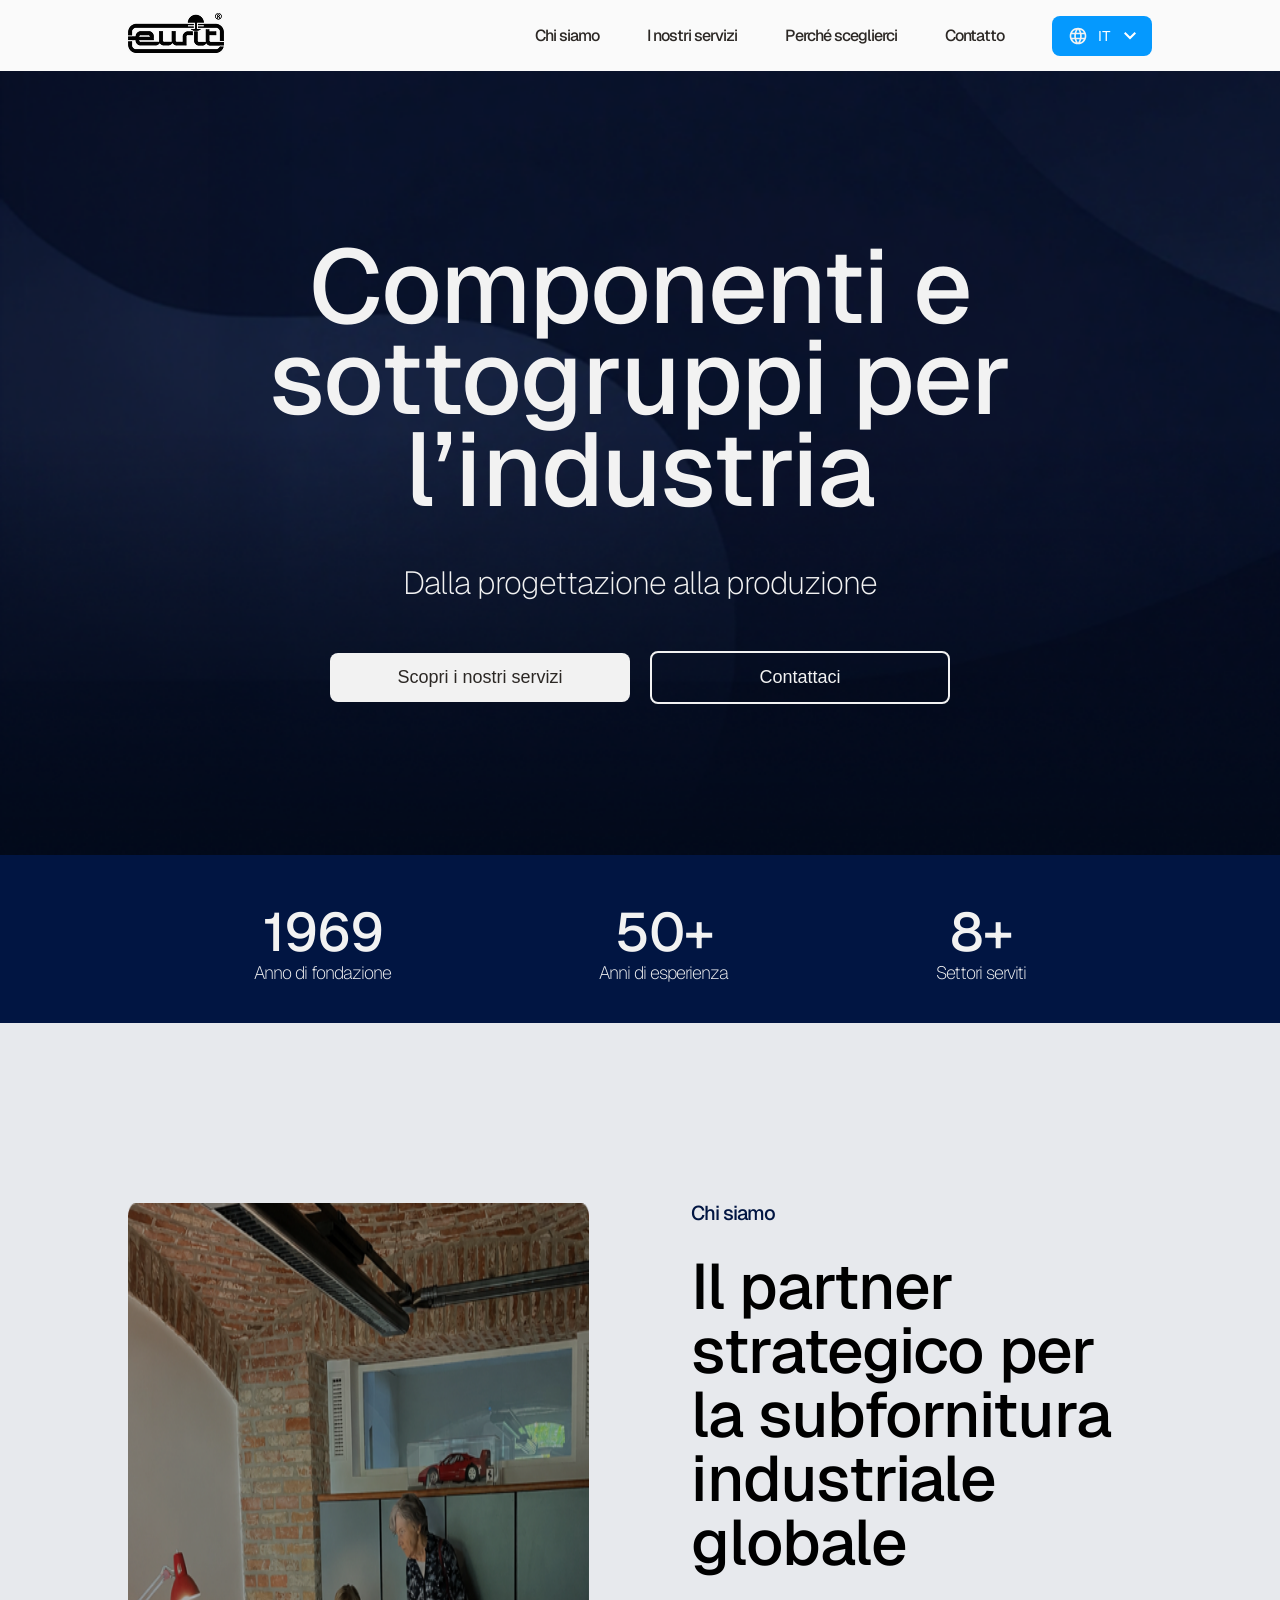
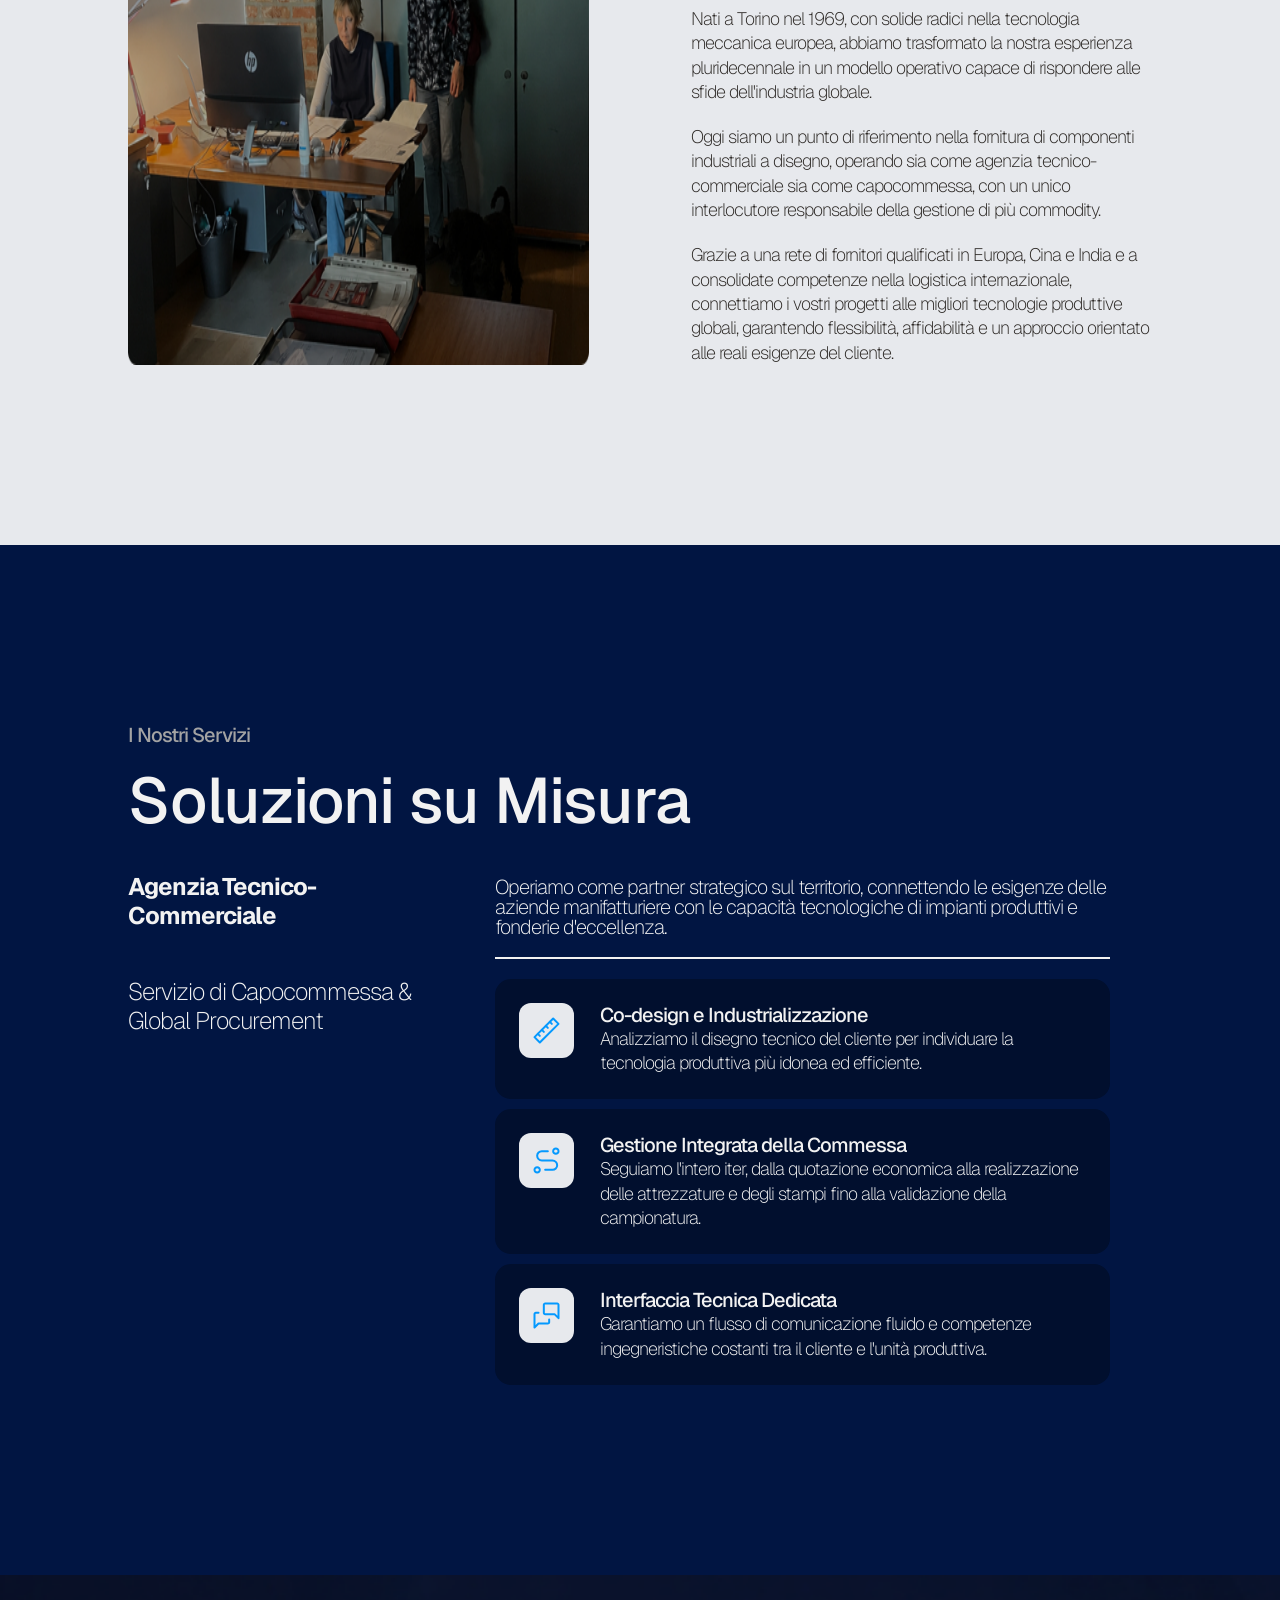
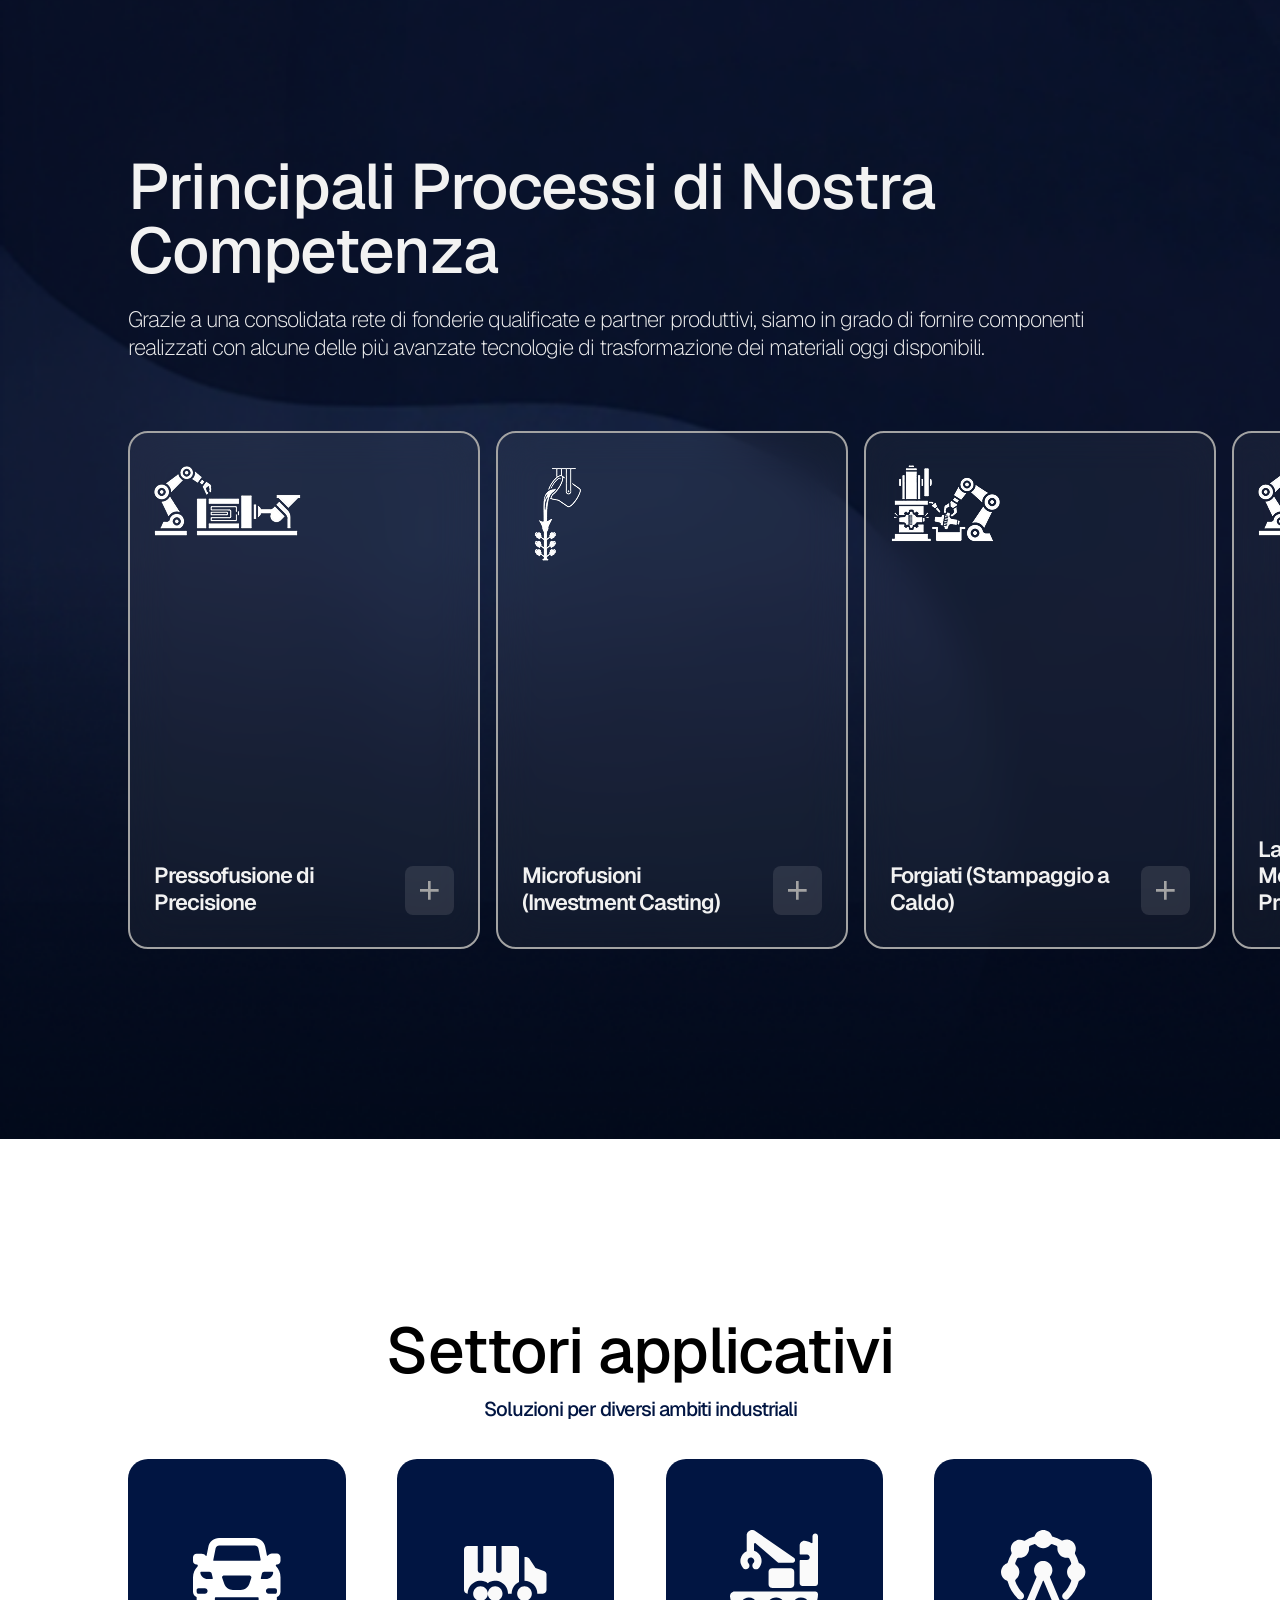
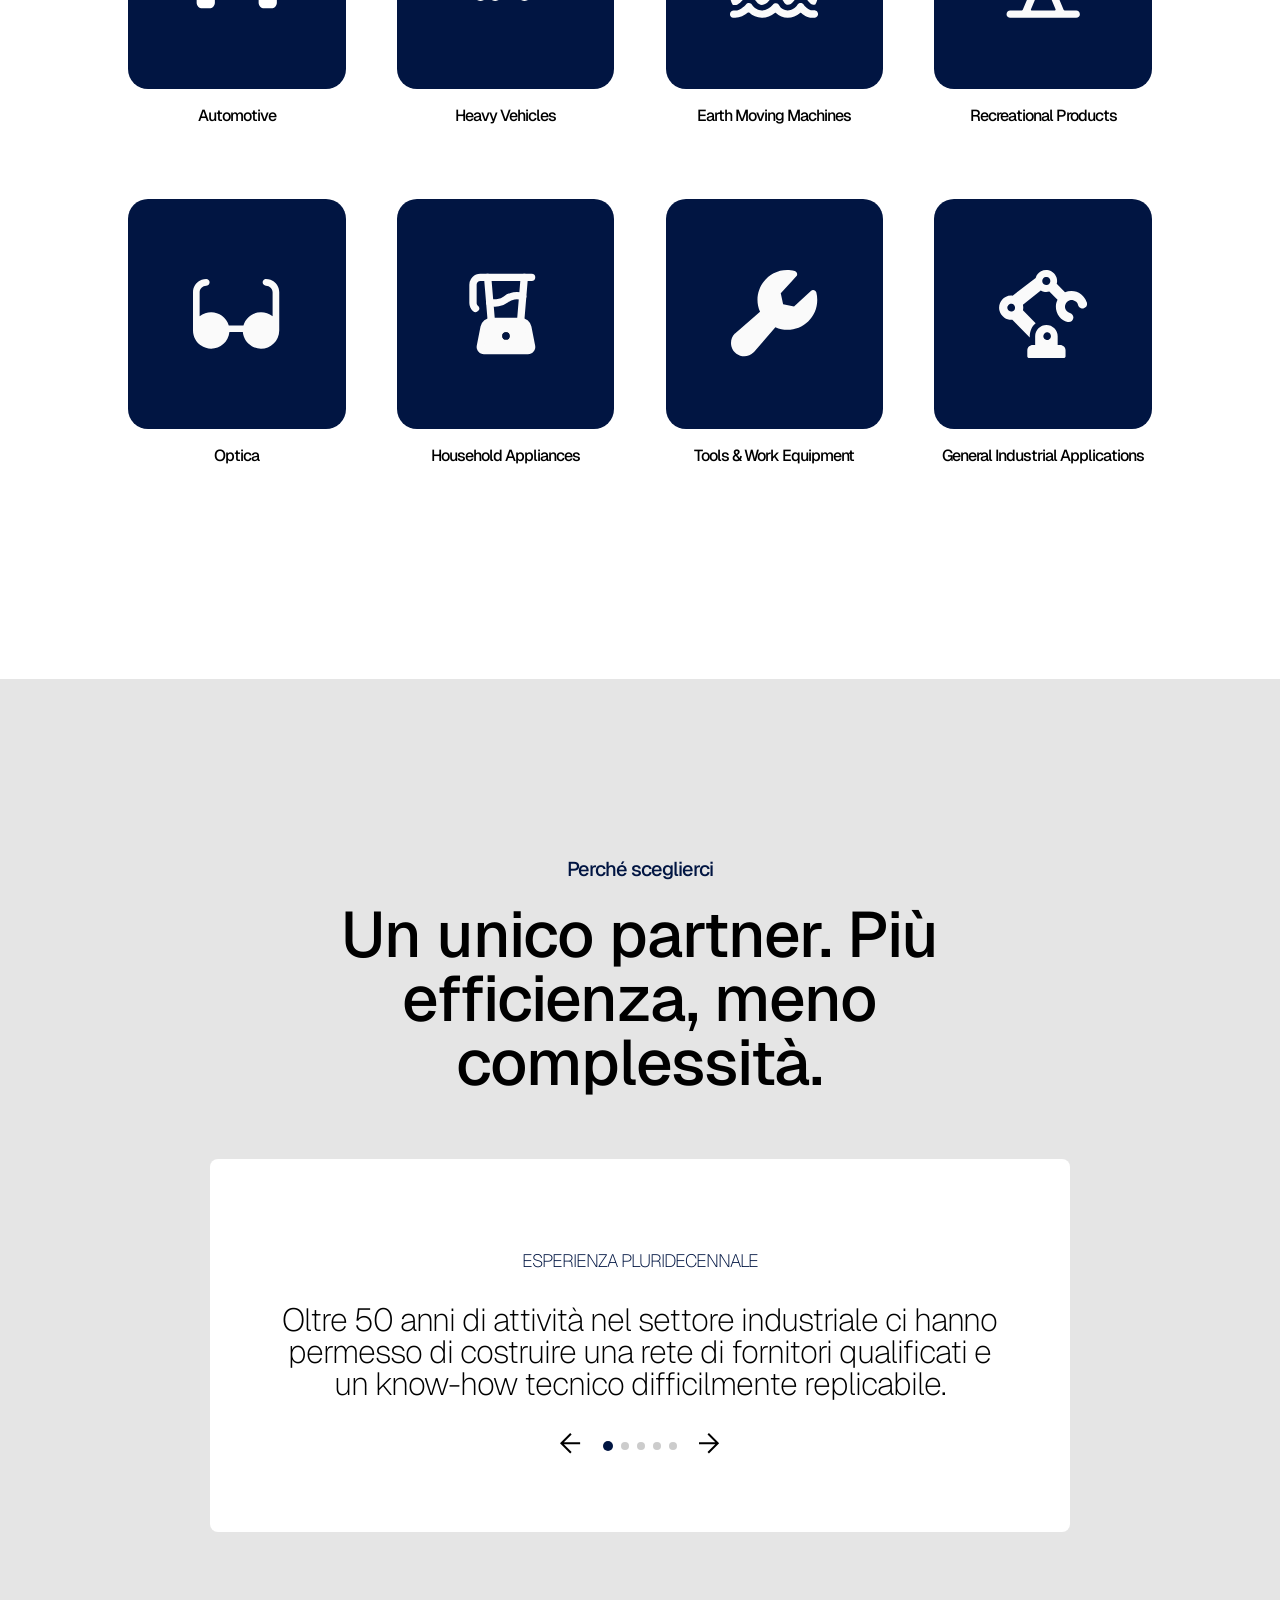
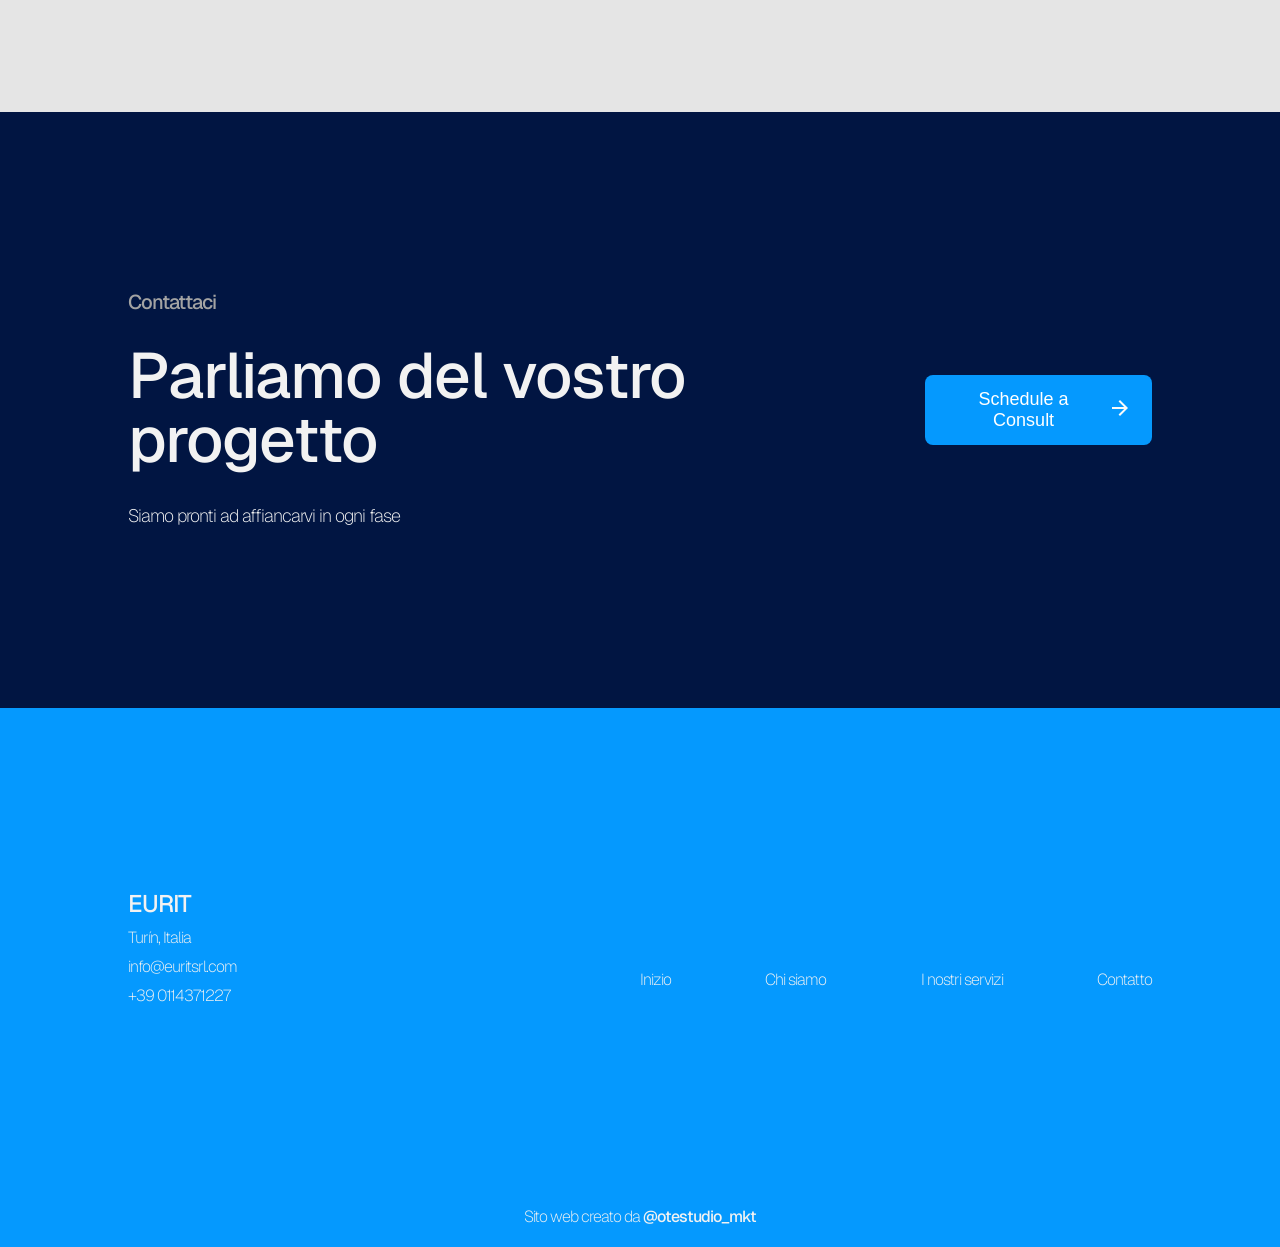
==== commit db8a06a7: "fix" ====
--- a/index.html
+++ b/index.html
@@ -585,7 +585,7 @@
         <script src="items.js"></script>
     </section>
 
-    <section class="padding-section" id="processes">
+    <section class="" id="processes">
         <div>
             <h2 data-i18n="processes.title" class="fade-scroll"></h2>
             <p class="paragraph1 fade-scroll" data-i18n="processes.text"></p>
@@ -596,6 +596,7 @@
                     <img src="images/proceso-1.png" alt="">
                 </div>
                 <div class="footer">
+
                     <h4 data-i18n="processes.card1.title"></h4>
                     <div class="btn" data-modal-target="modal-1">
                         <svg width="19" height="19" viewBox="0 0 19 19" fill="none" xmlns="http://www.w3.org/2000/svg">
--- a/style.css
+++ b/style.css
@@ -56,8 +56,16 @@
   gap: 20px;
 }
 
-.padding-section {
+.padding-section, #processes{
   padding: 20vh 10vw;
+}
+
+#processes {
+  padding-right: 0;
+}
+
+#processes > div {
+   padding-right: 10vw;
 }
 
 
@@ -505,17 +513,18 @@
 #processes main {
   display: flex;
   align-items: center;
-  overflow-x: auto;
+  overflow-x: hidden;
   gap: 16px;
   padding-bottom: 10px;
 }
 
 #processes main article h4 {
   font-weight: 600;
-  font-size: 24px;
+  font-size: 22px;
   line-height: 120%;
   letter-spacing: -2%;
   color: #F2F2F2;
+  width: 75%;
 }
 
 #processes main article .btn {
@@ -532,6 +541,7 @@
   justify-content: space-between;
   align-items: end;
   gap: 20px;
+  width: 100%;
 }
 
 #processes main article .btn:hover {
@@ -1073,6 +1083,15 @@
     align-items: center;
     justify-content: center;
   }
+  
+  #processes {
+    padding: 20vh 10vw;
+  }
+
+  #processes > div {
+   padding-right: 0;
+  }
+
 
   #processes h2,
   #processes p {
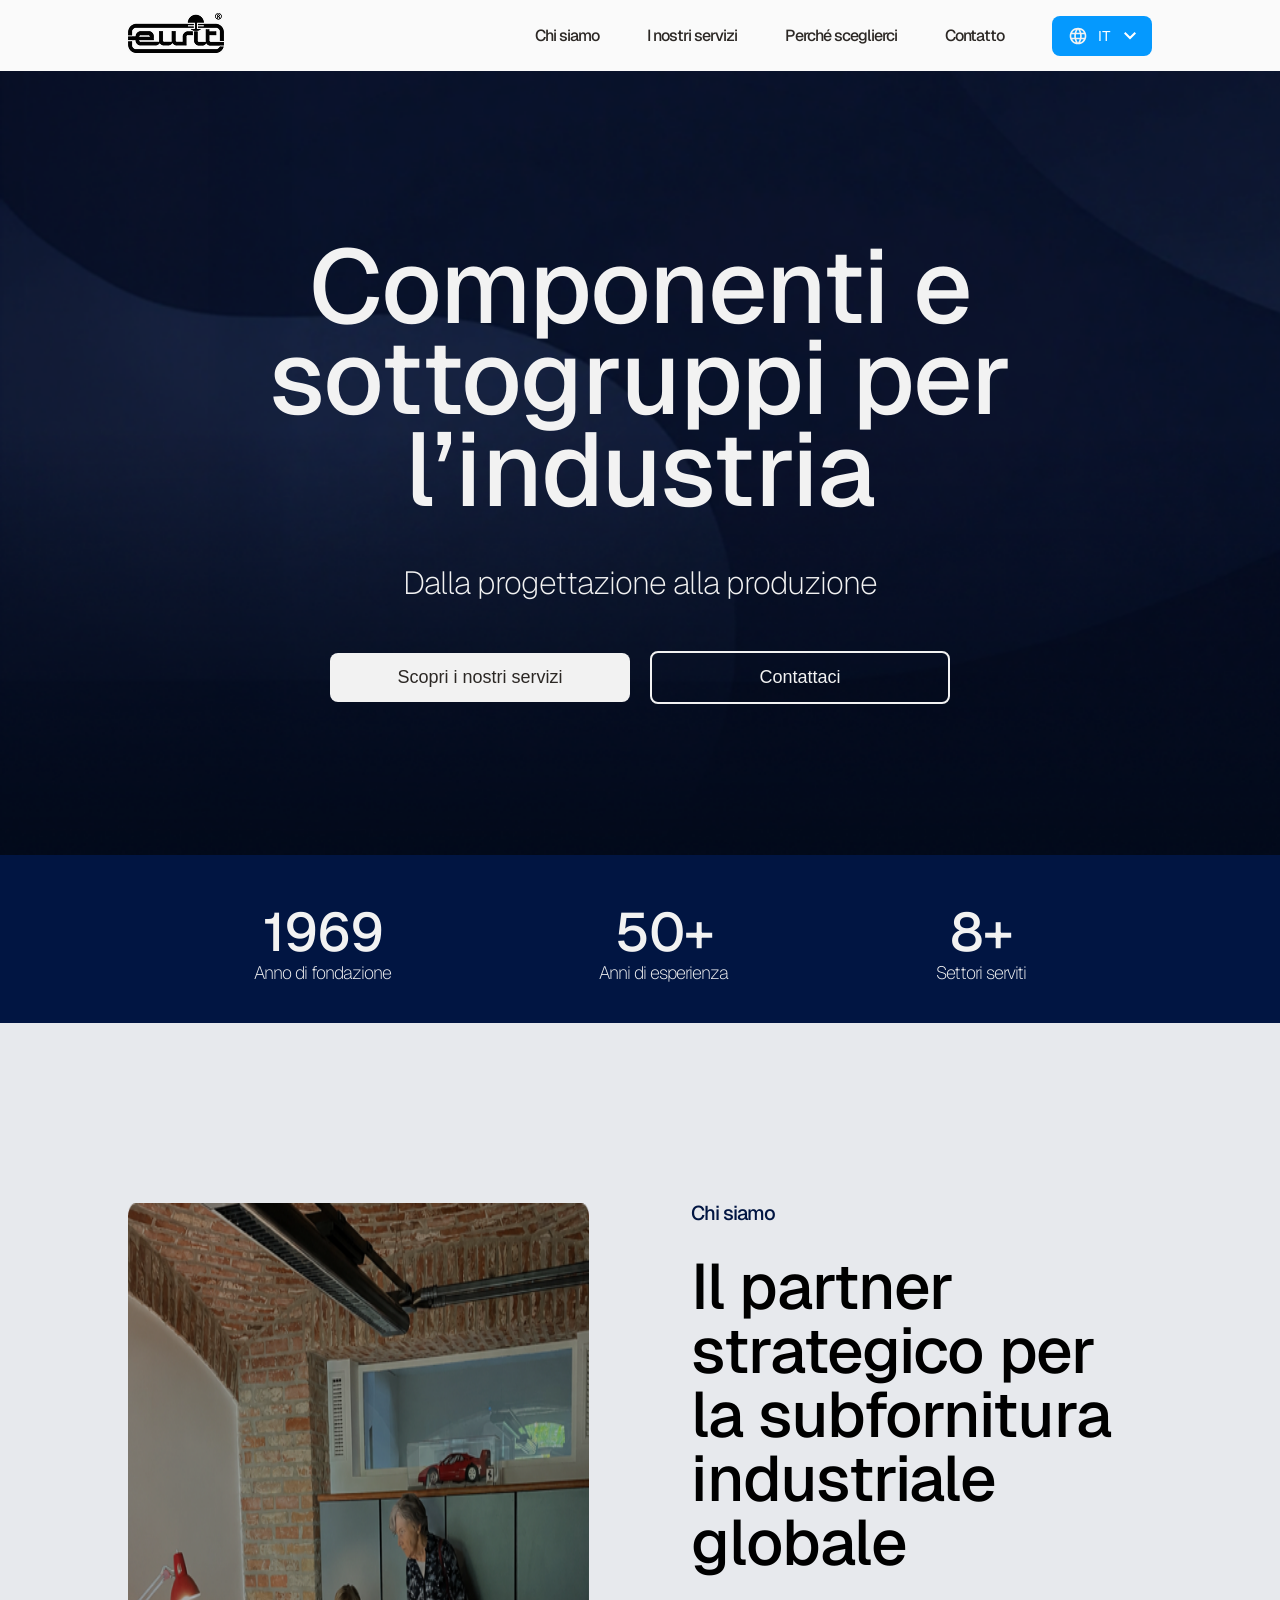
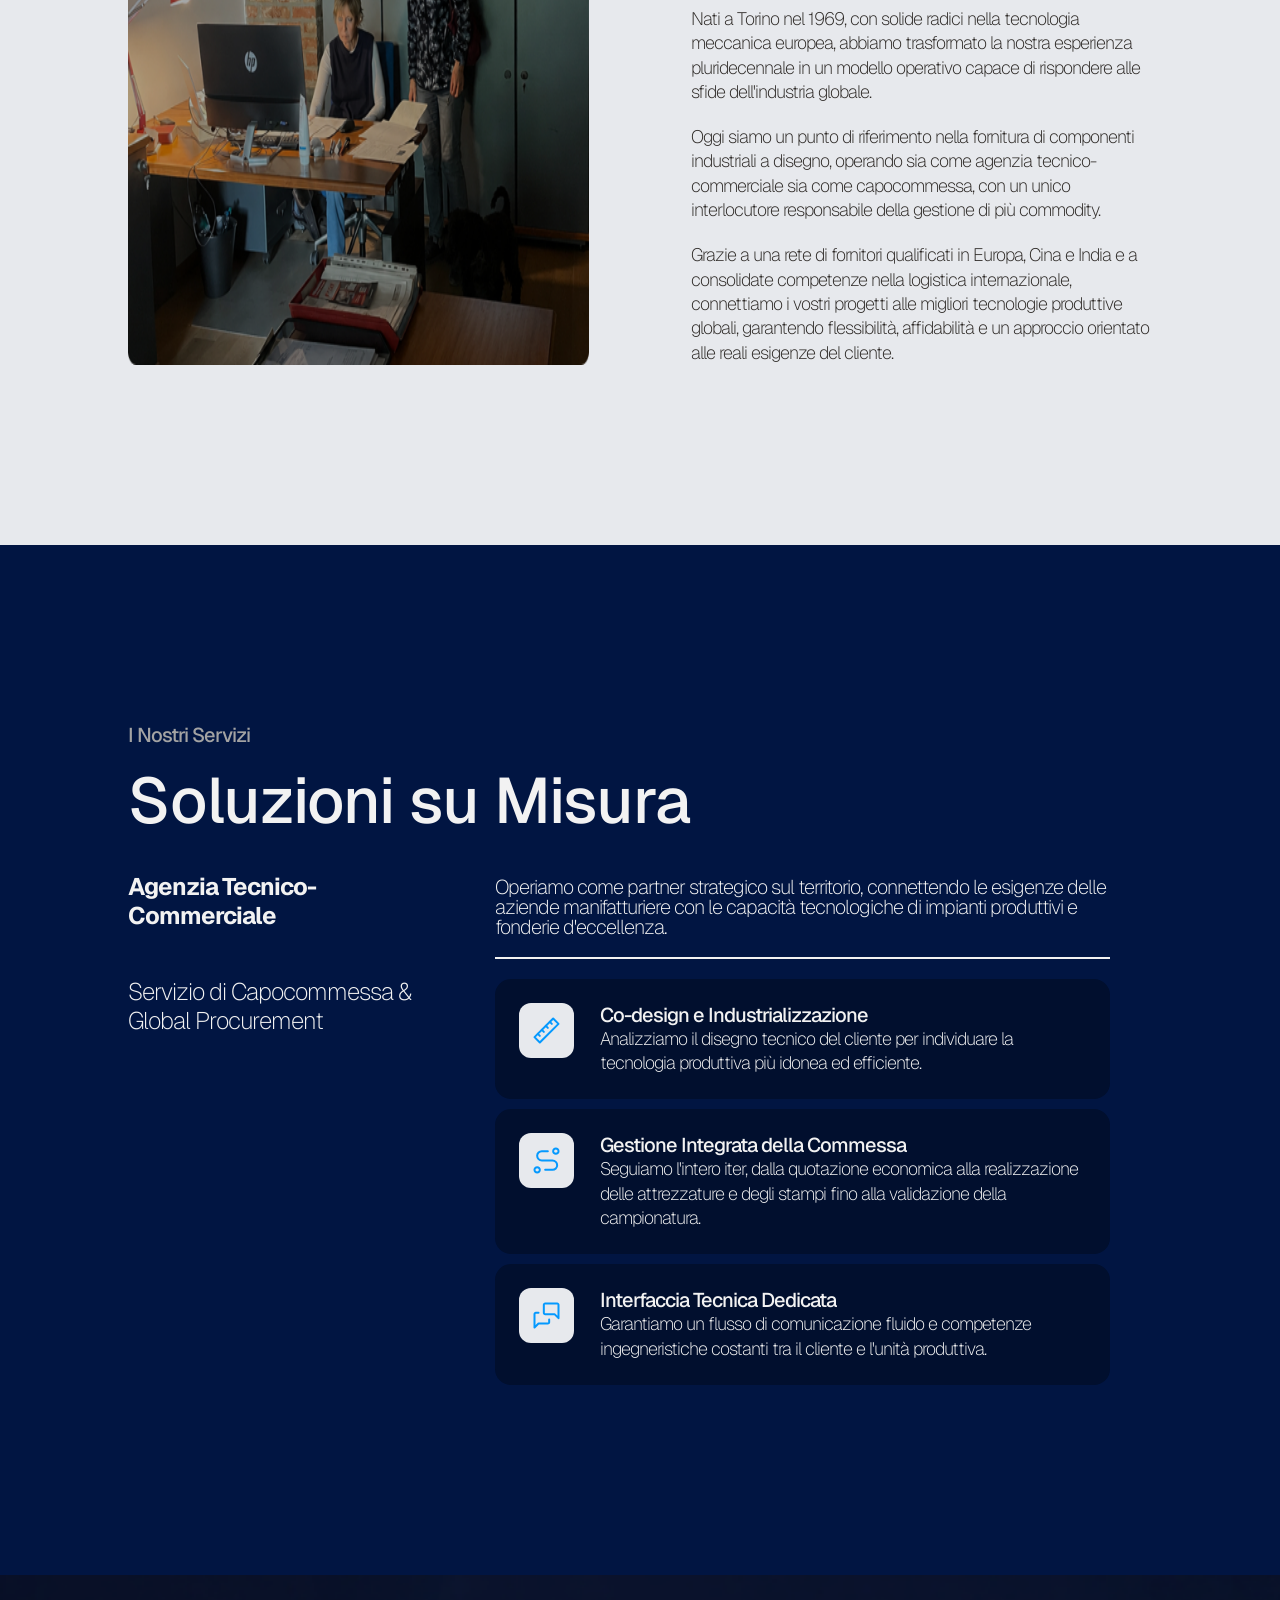
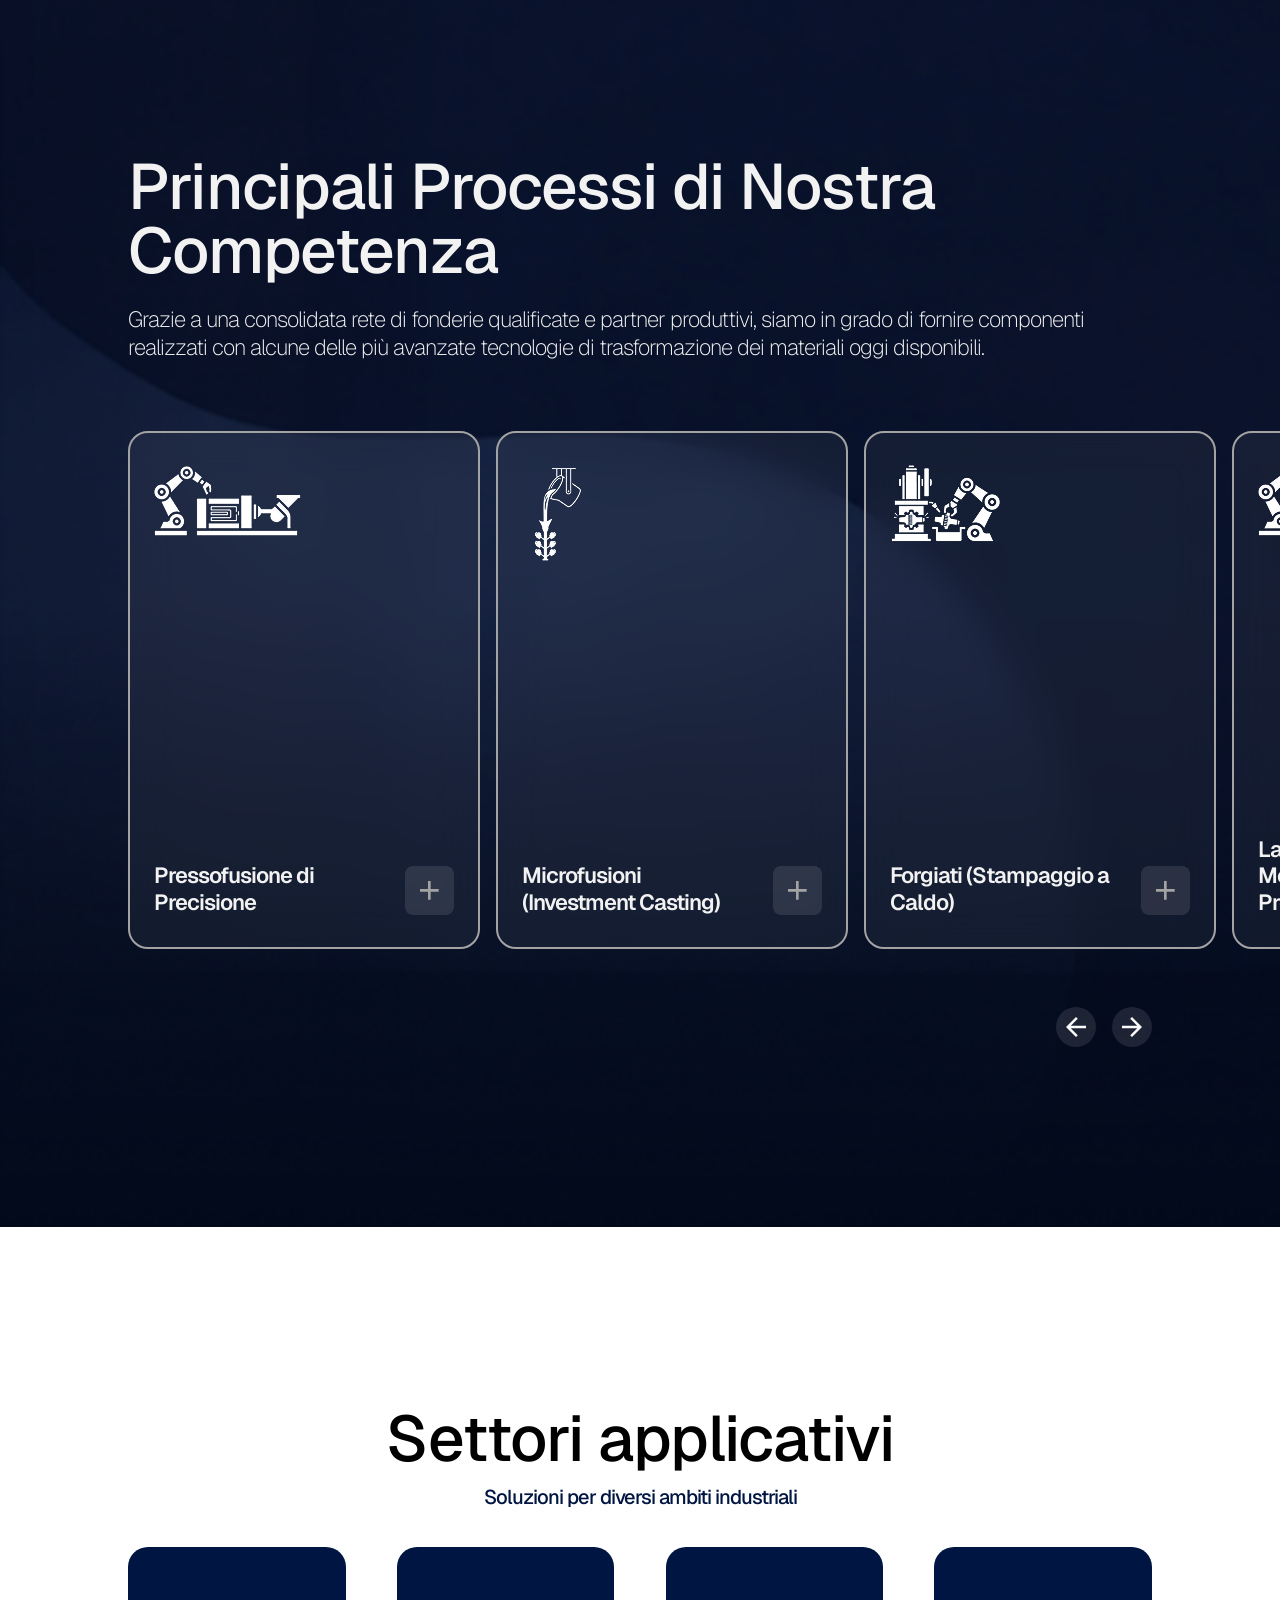
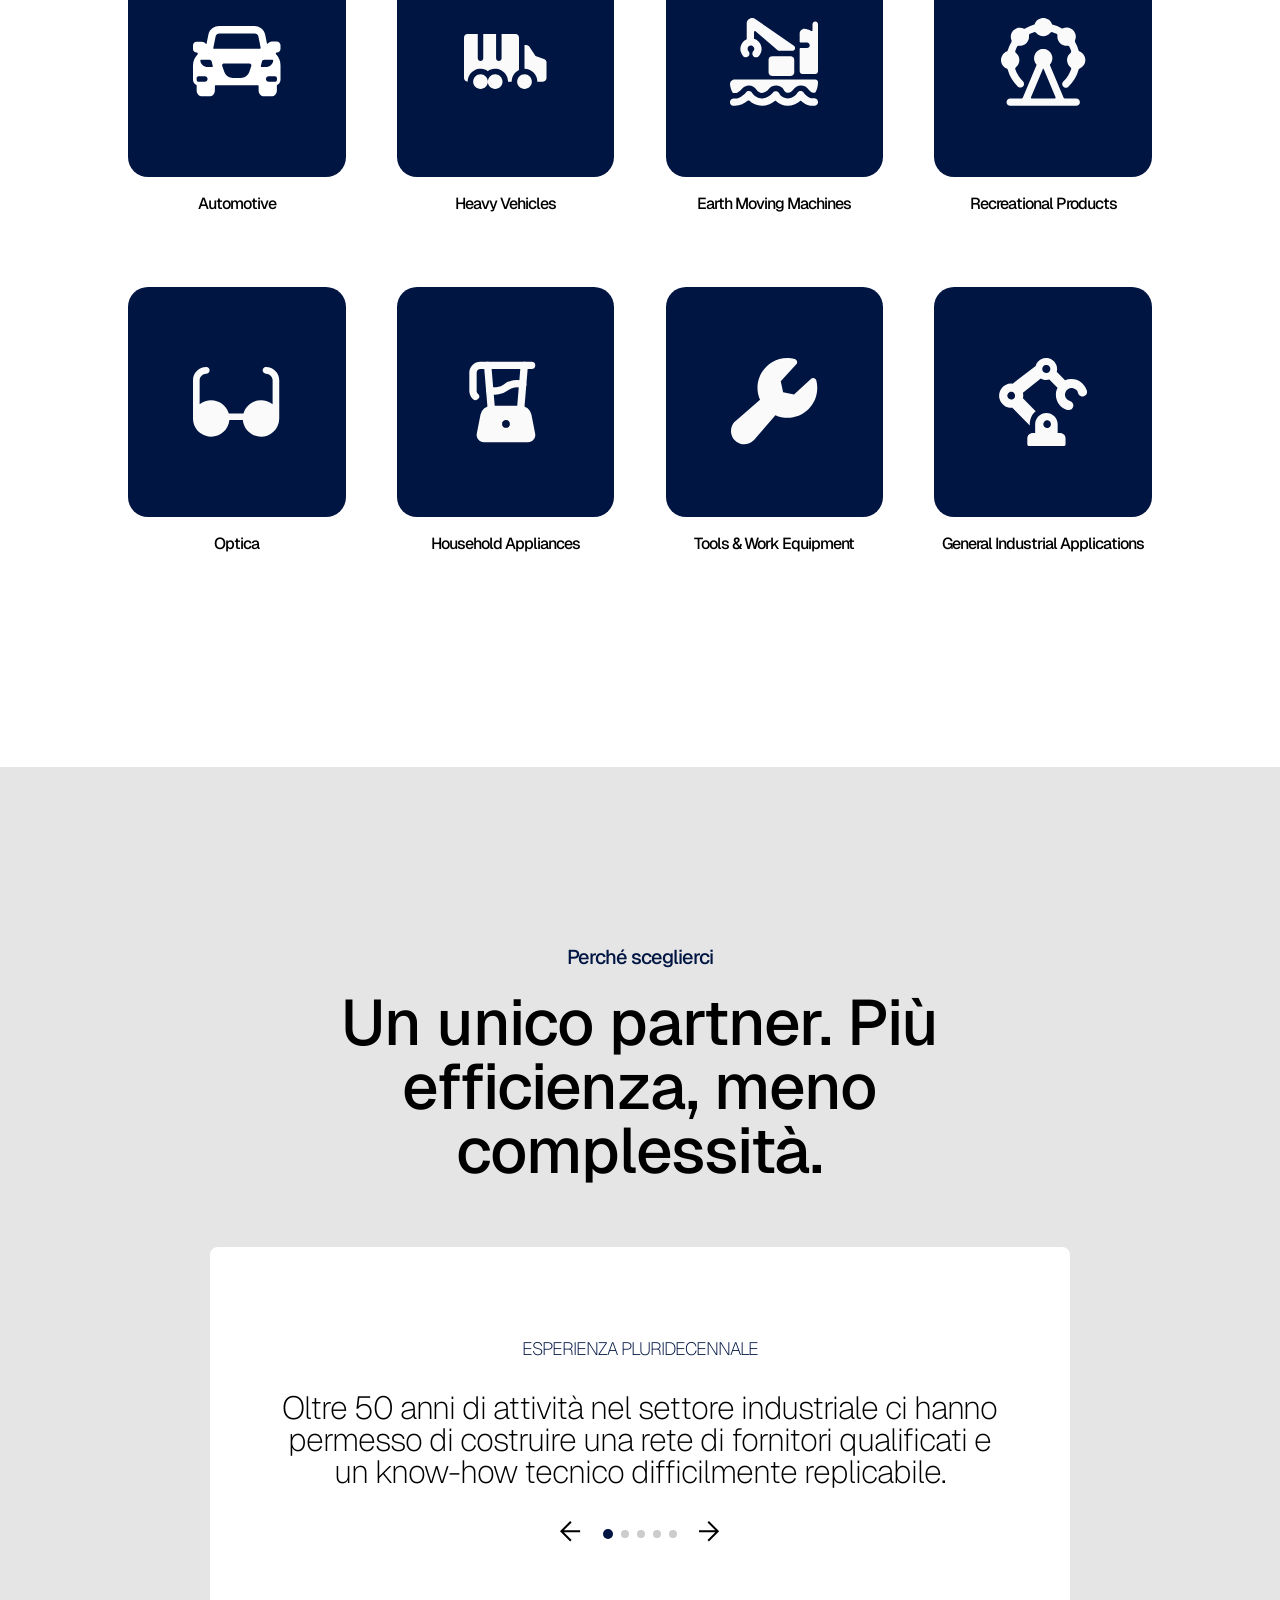
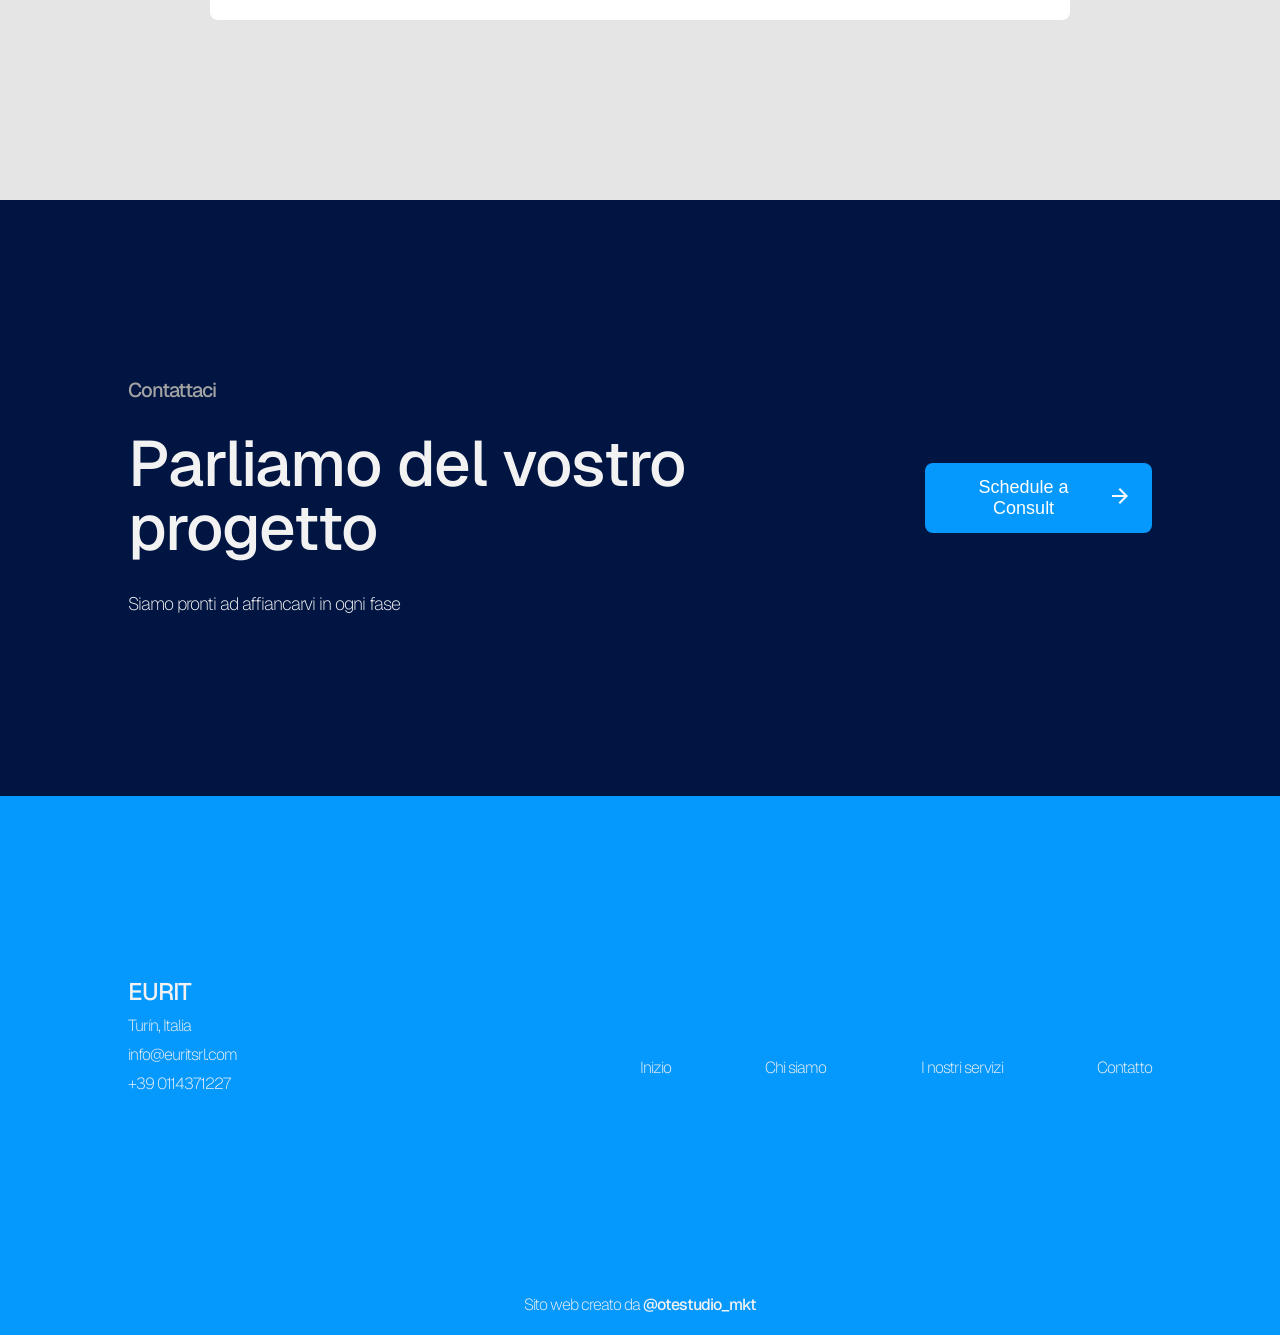
==== commit 7f28048b: "fix" ====
--- a/index.html
+++ b/index.html
@@ -934,6 +934,22 @@
                 </div>
             </div>
         </main>
+        <div class="arrows-container">
+            <span class="arrow-left" id="arrow-left">
+                <svg width="16" height="16" viewBox="0 0 16 16" fill="none" xmlns="http://www.w3.org/2000/svg">
+<path d="M12.175 9H0V7H12.175L6.575 1.4L8 0L16 8L8 16L6.575 14.6L12.175 9Z" fill="#FAFAFA"/>
+</svg>
+
+            </span>
+            <span class="arrow-right" id="arrow-right">
+                <svg width="16" height="16" viewBox="0 0 16 16" fill="none" xmlns="http://www.w3.org/2000/svg">
+<path d="M12.175 9H0V7H12.175L6.575 1.4L8 0L16 8L8 16L6.575 14.6L12.175 9Z" fill="#FAFAFA"/>
+</svg>
+
+            </span>
+        </div>
+
+        <script src="scroll-items.js"></script>
     </section>
 
     <section class="padding-section fade-scroll" id="settori">
--- a/style.css
+++ b/style.css
@@ -510,6 +510,39 @@
   gap: 48px;
 }
 
+#processes > .arrows-container {
+  display: flex;
+  justify-content: end;
+  gap: 16px;
+}
+
+#processes > .arrows-container span {
+  width: 40px;
+  height: 40px;
+  border-radius: 50%;
+  background: rgba(255, 255, 255, 0.1);
+  display: flex;
+  justify-content: center;
+  align-items: center;
+}
+
+#processes > .arrows-container span:hover {
+  background: rgba(255, 255, 255, 0.371);
+  cursor: pointer;
+}
+
+#processes > .arrows-container span svg {
+  width: 20px;
+  height: 20px;
+}
+
+#processes > .arrows-container .arrow-left svg {
+  transform: rotate(180deg);
+}
+
+
+
+
 #processes main {
   display: flex;
   align-items: center;
@@ -1078,6 +1111,10 @@
     transform: rotate(180deg);
   }
 
+  #processes > .arrows-container {
+    display: none;
+  }
+
   #processes main {
     flex-direction: column;
     align-items: center;
@@ -1085,7 +1122,7 @@
   }
   
   #processes {
-    padding: 20vh 10vw;
+    padding: 48px 24px;
   }
 
   #processes > div {
@@ -1103,7 +1140,7 @@
   }
 
   #processes main article {
-    width: 80%;
+    width: 75vw;
     height: 25vh;
   }
 
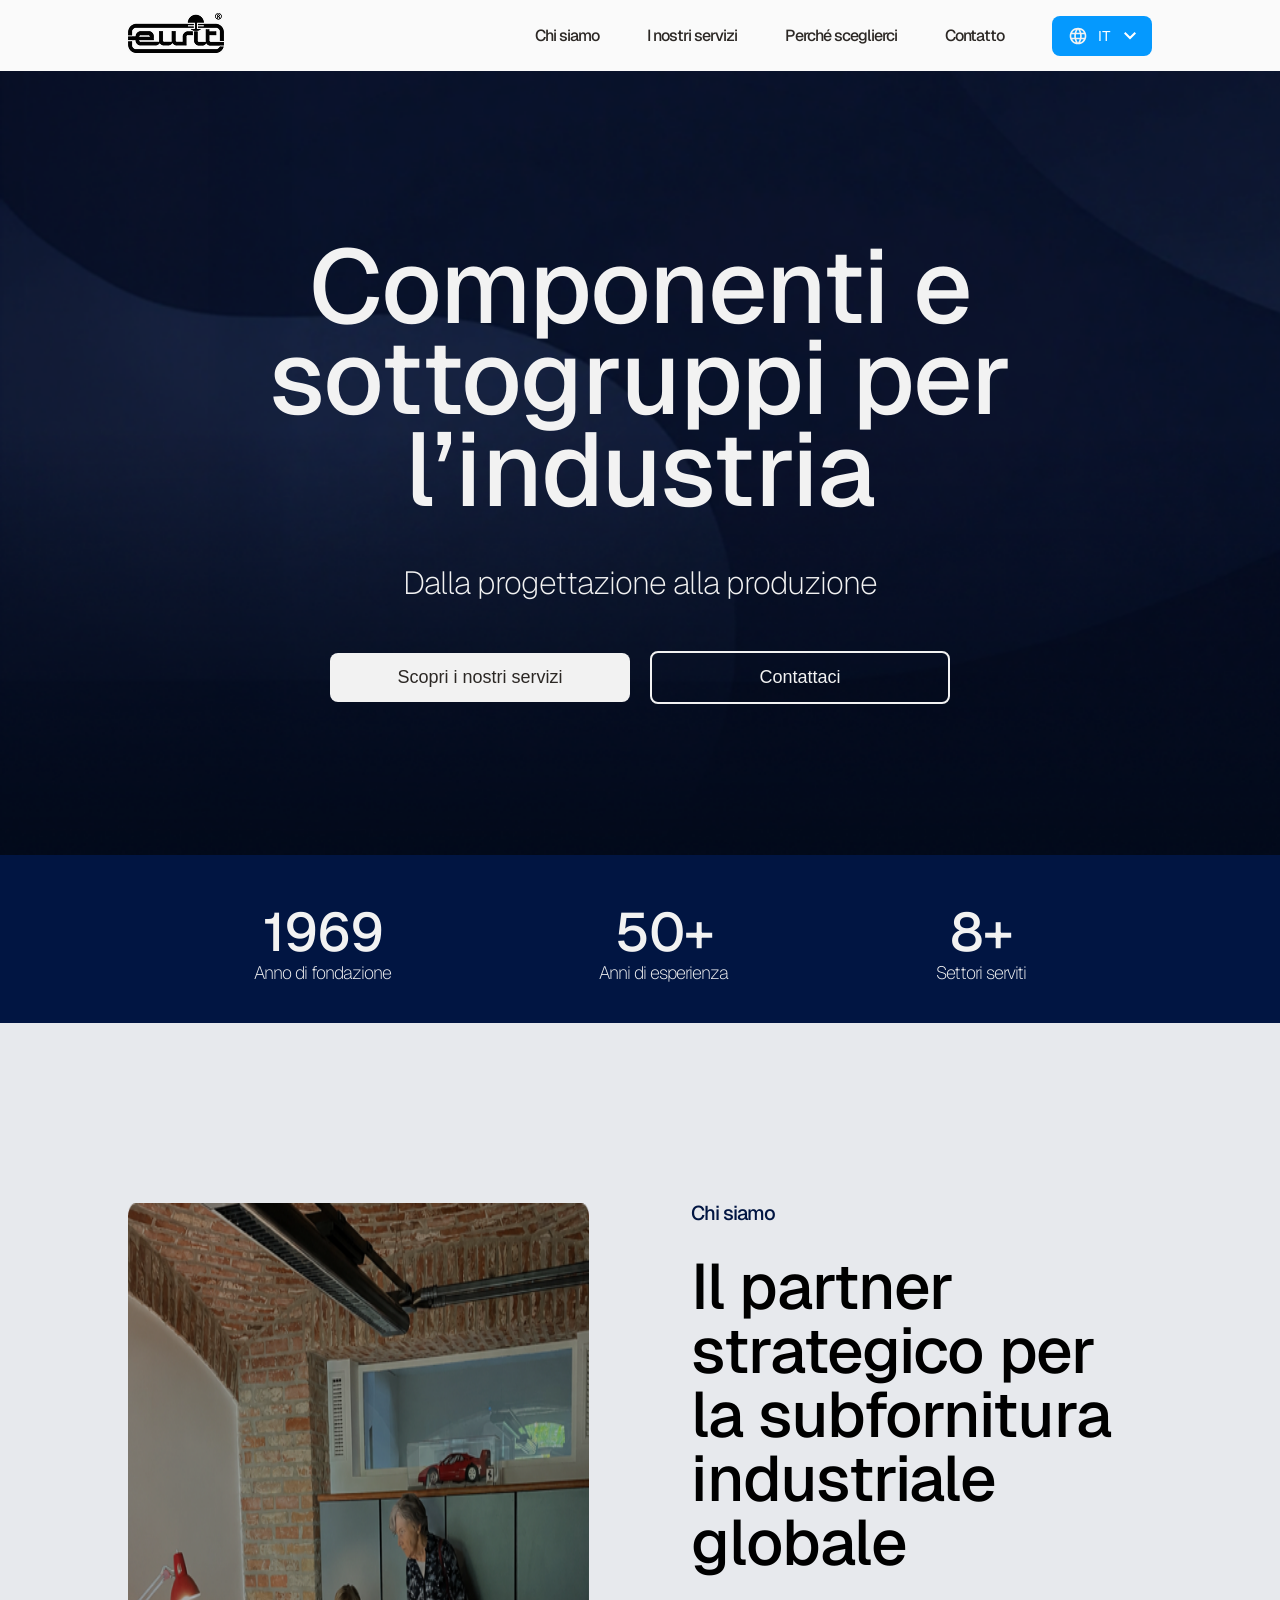
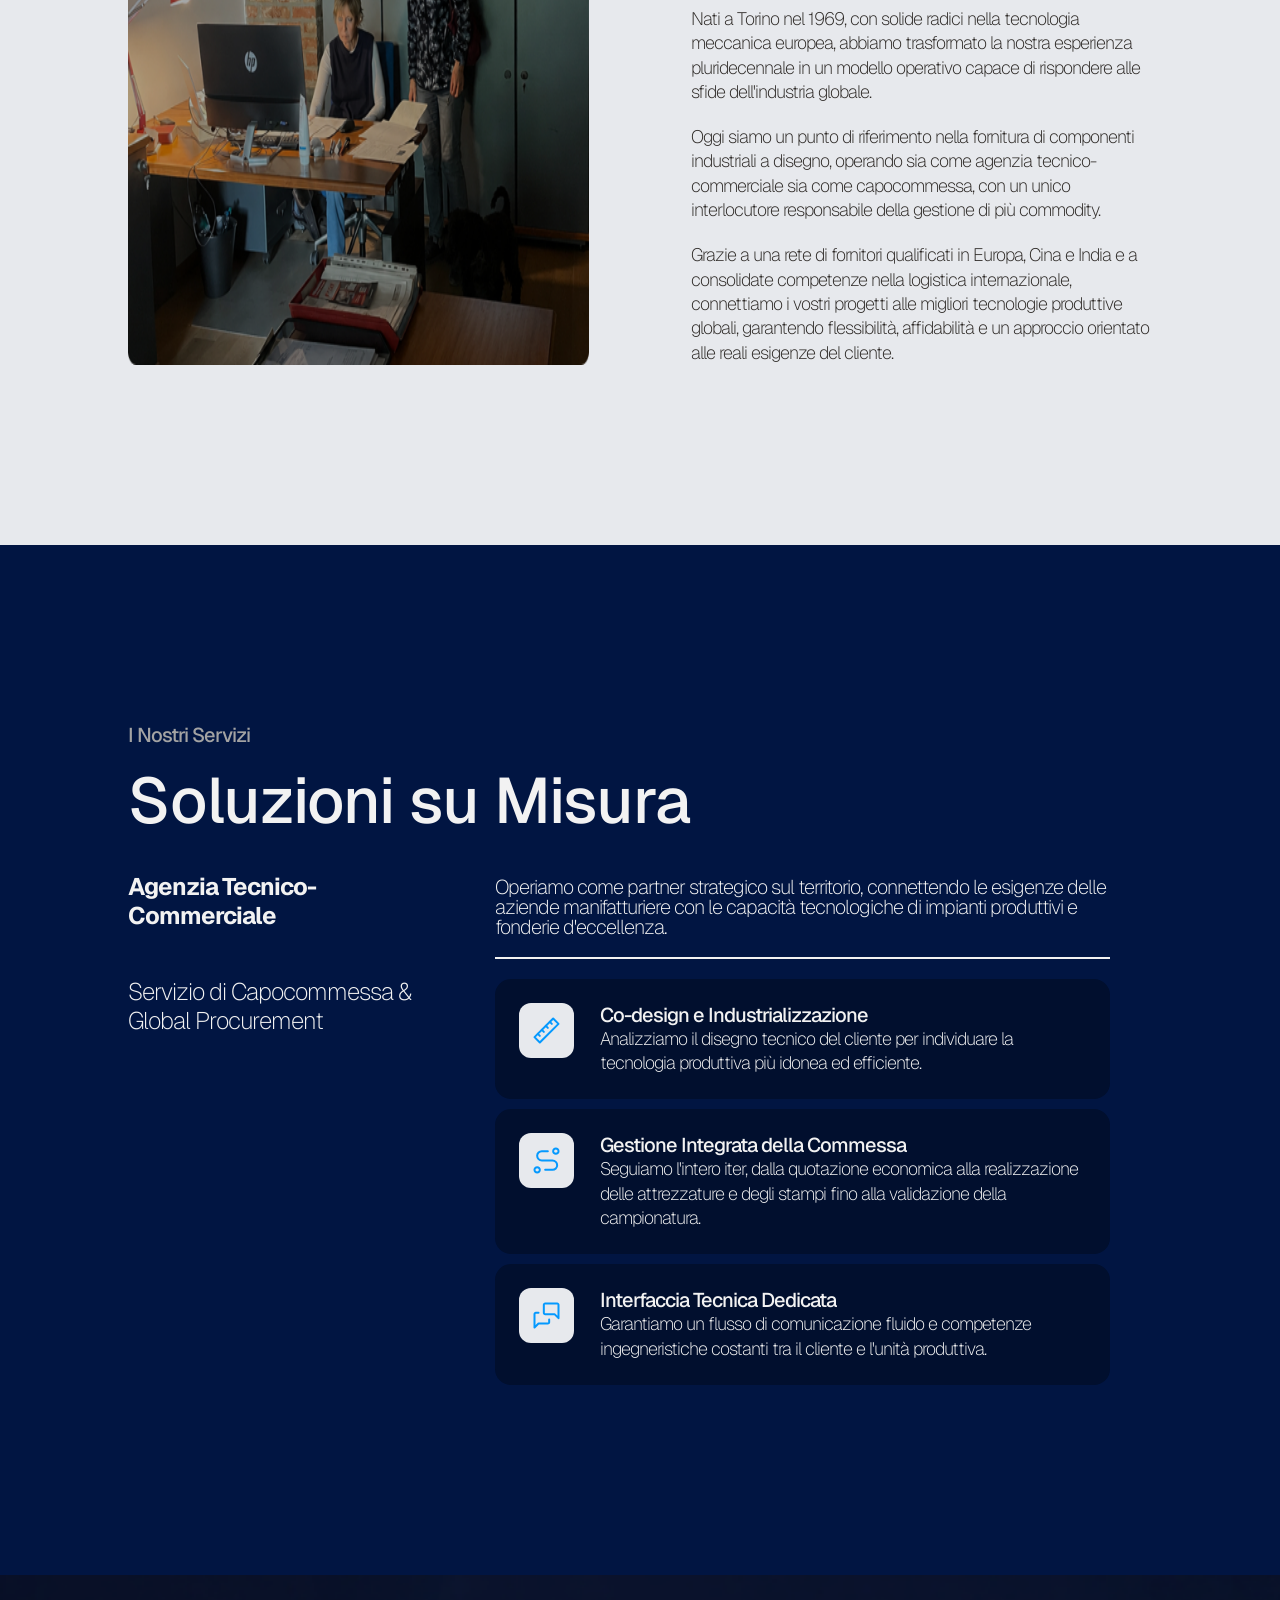
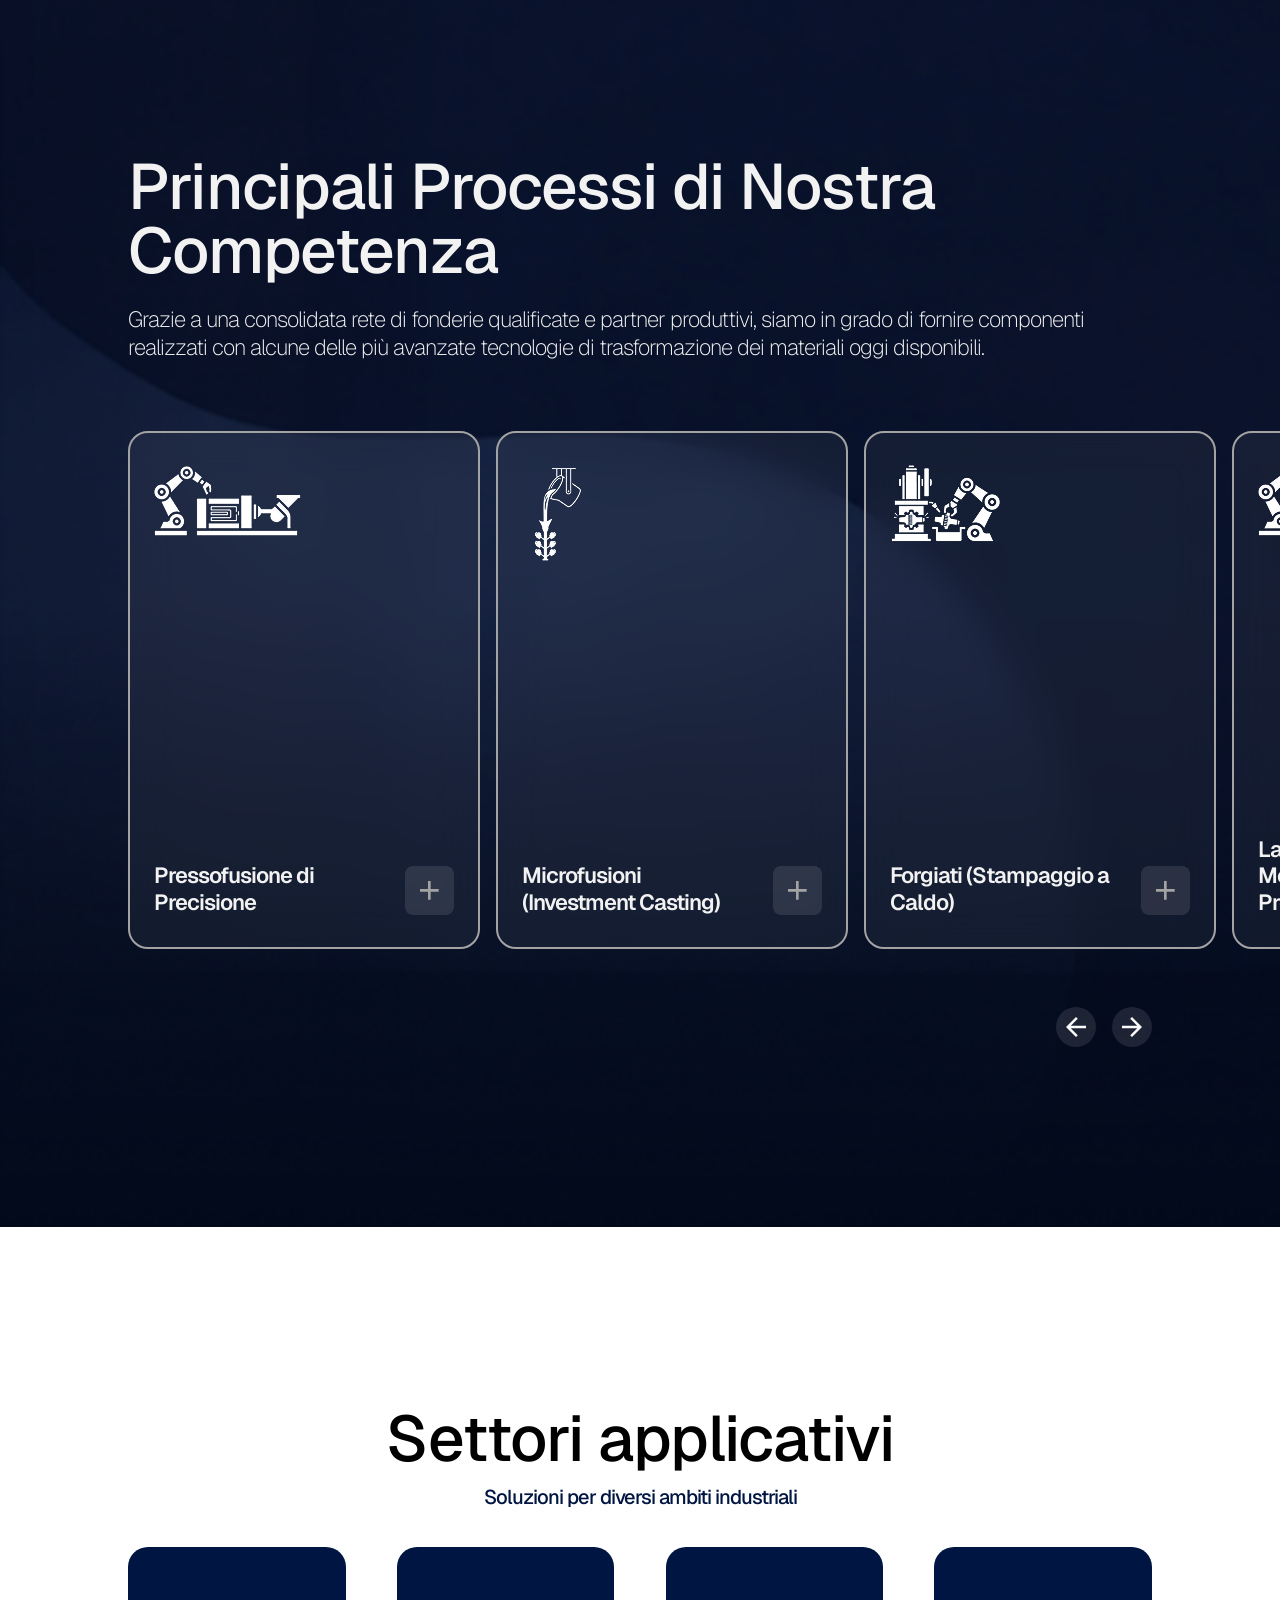
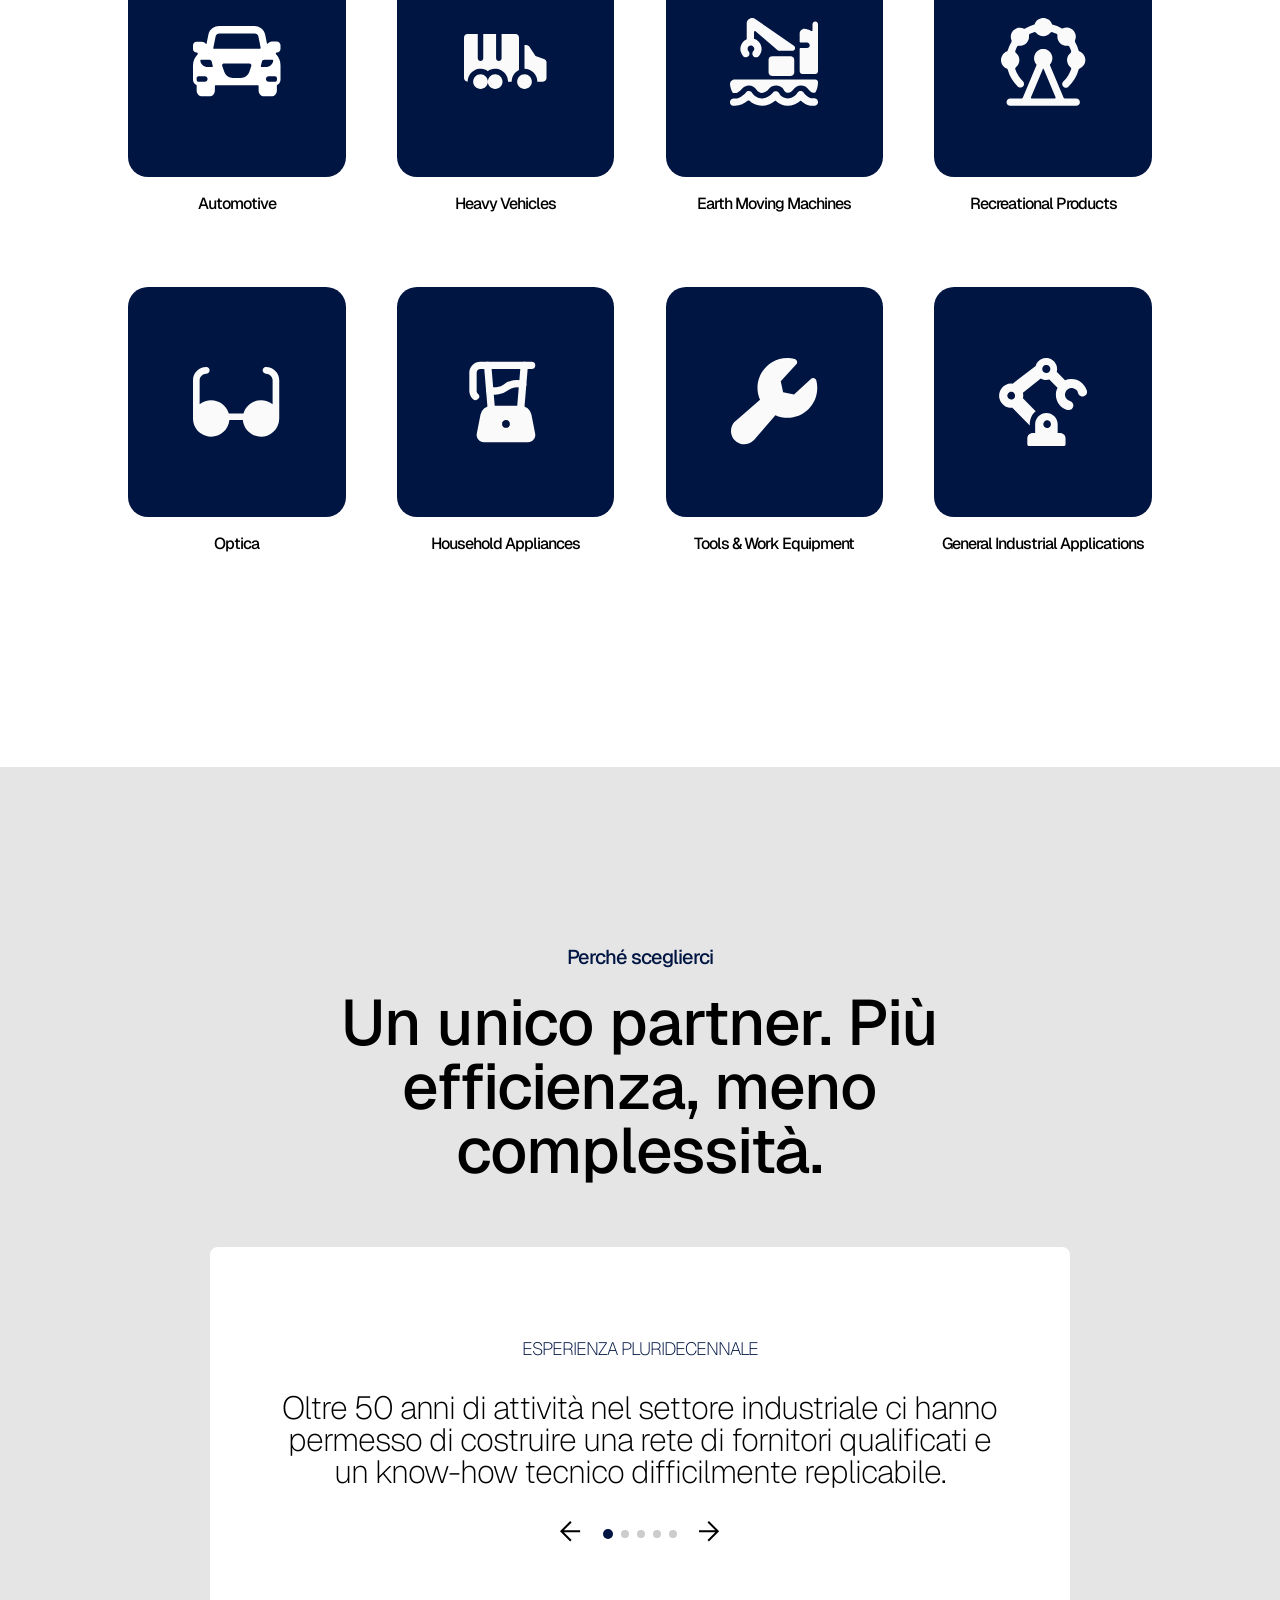
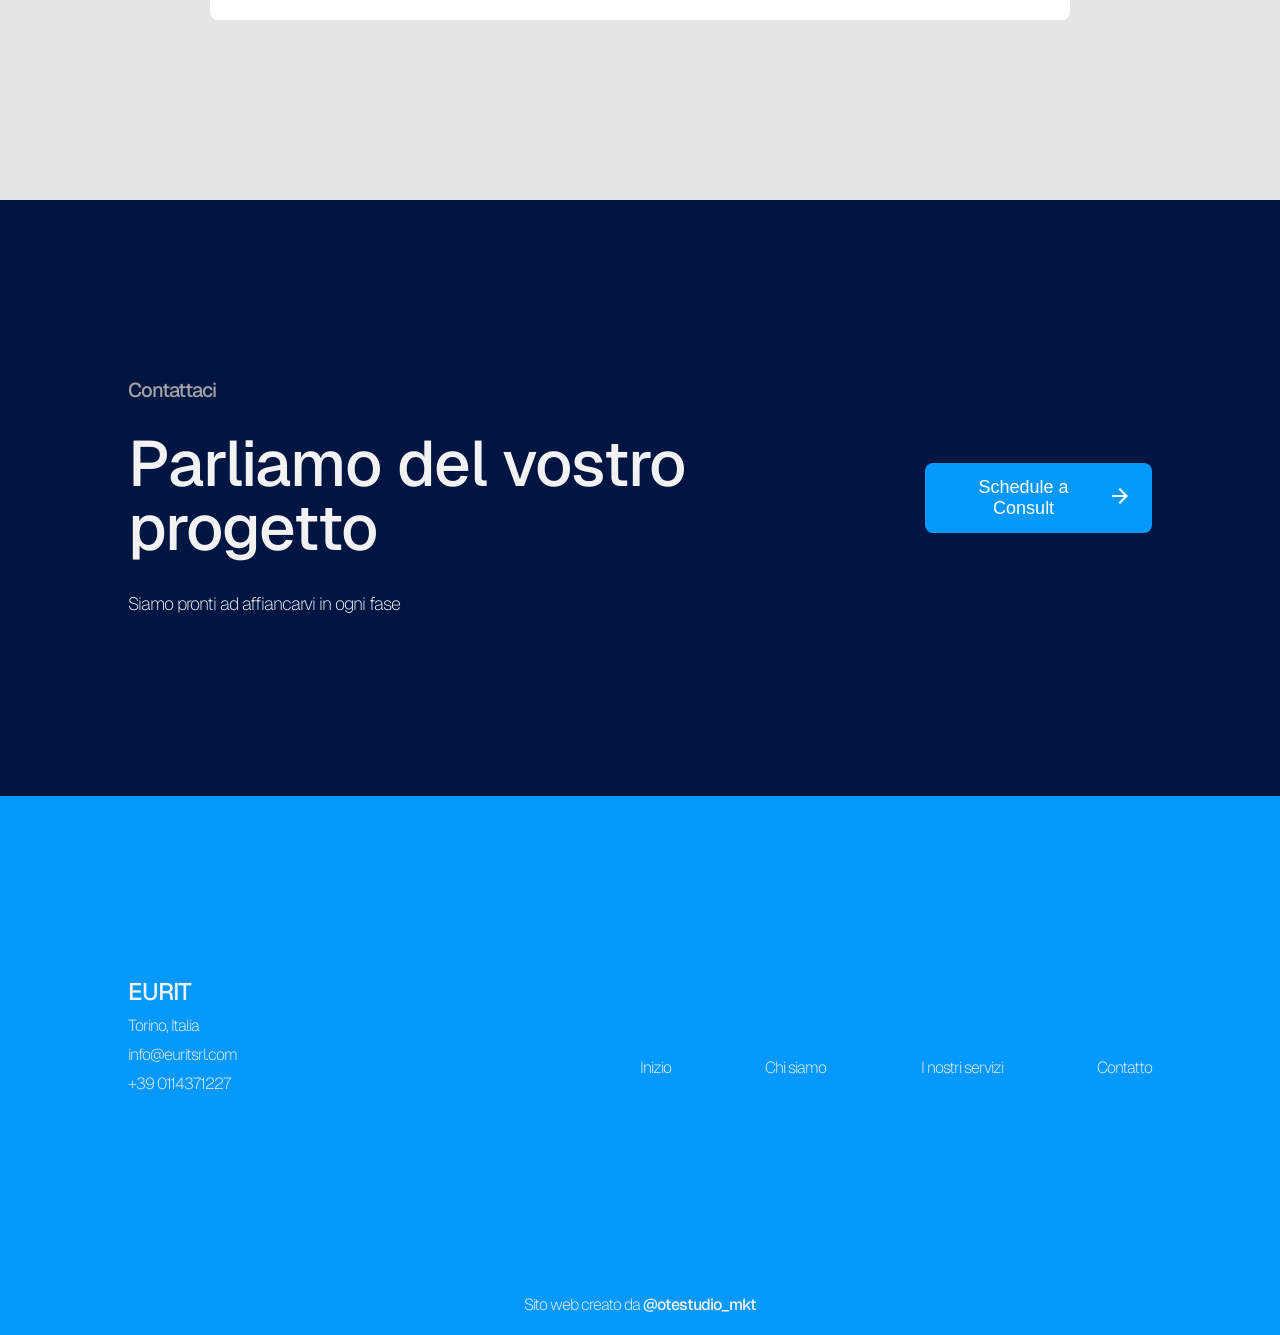
==== commit c93e1bd7: "fx" ====
--- a/index.html
+++ b/index.html
@@ -1142,7 +1142,7 @@
     <footer class="padding-section">
         <div>
             <h4>EURIT</h4>
-            <p>Turín, Italia</p>
+            <p data-i18n="location"></p>
             <p>info@euritsrl.com</p>
             <p>+39 0114371227</p>
         </div>
--- a/style.css
+++ b/style.css
@@ -546,10 +546,21 @@
 #processes main {
   display: flex;
   align-items: center;
-  overflow-x: hidden;
+  overflow-x: scroll;
   gap: 16px;
   padding-bottom: 10px;
-}
+ /* Firefox */
+  scrollbar-width: none;
+
+  /* IE y Edge antiguo */
+  -ms-overflow-style: none;
+}
+
+/* Chrome, Edge y Safari */
+#processes main::-webkit-scrollbar {
+  display: none;
+}
+
 
 #processes main article h4 {
   font-weight: 600;
